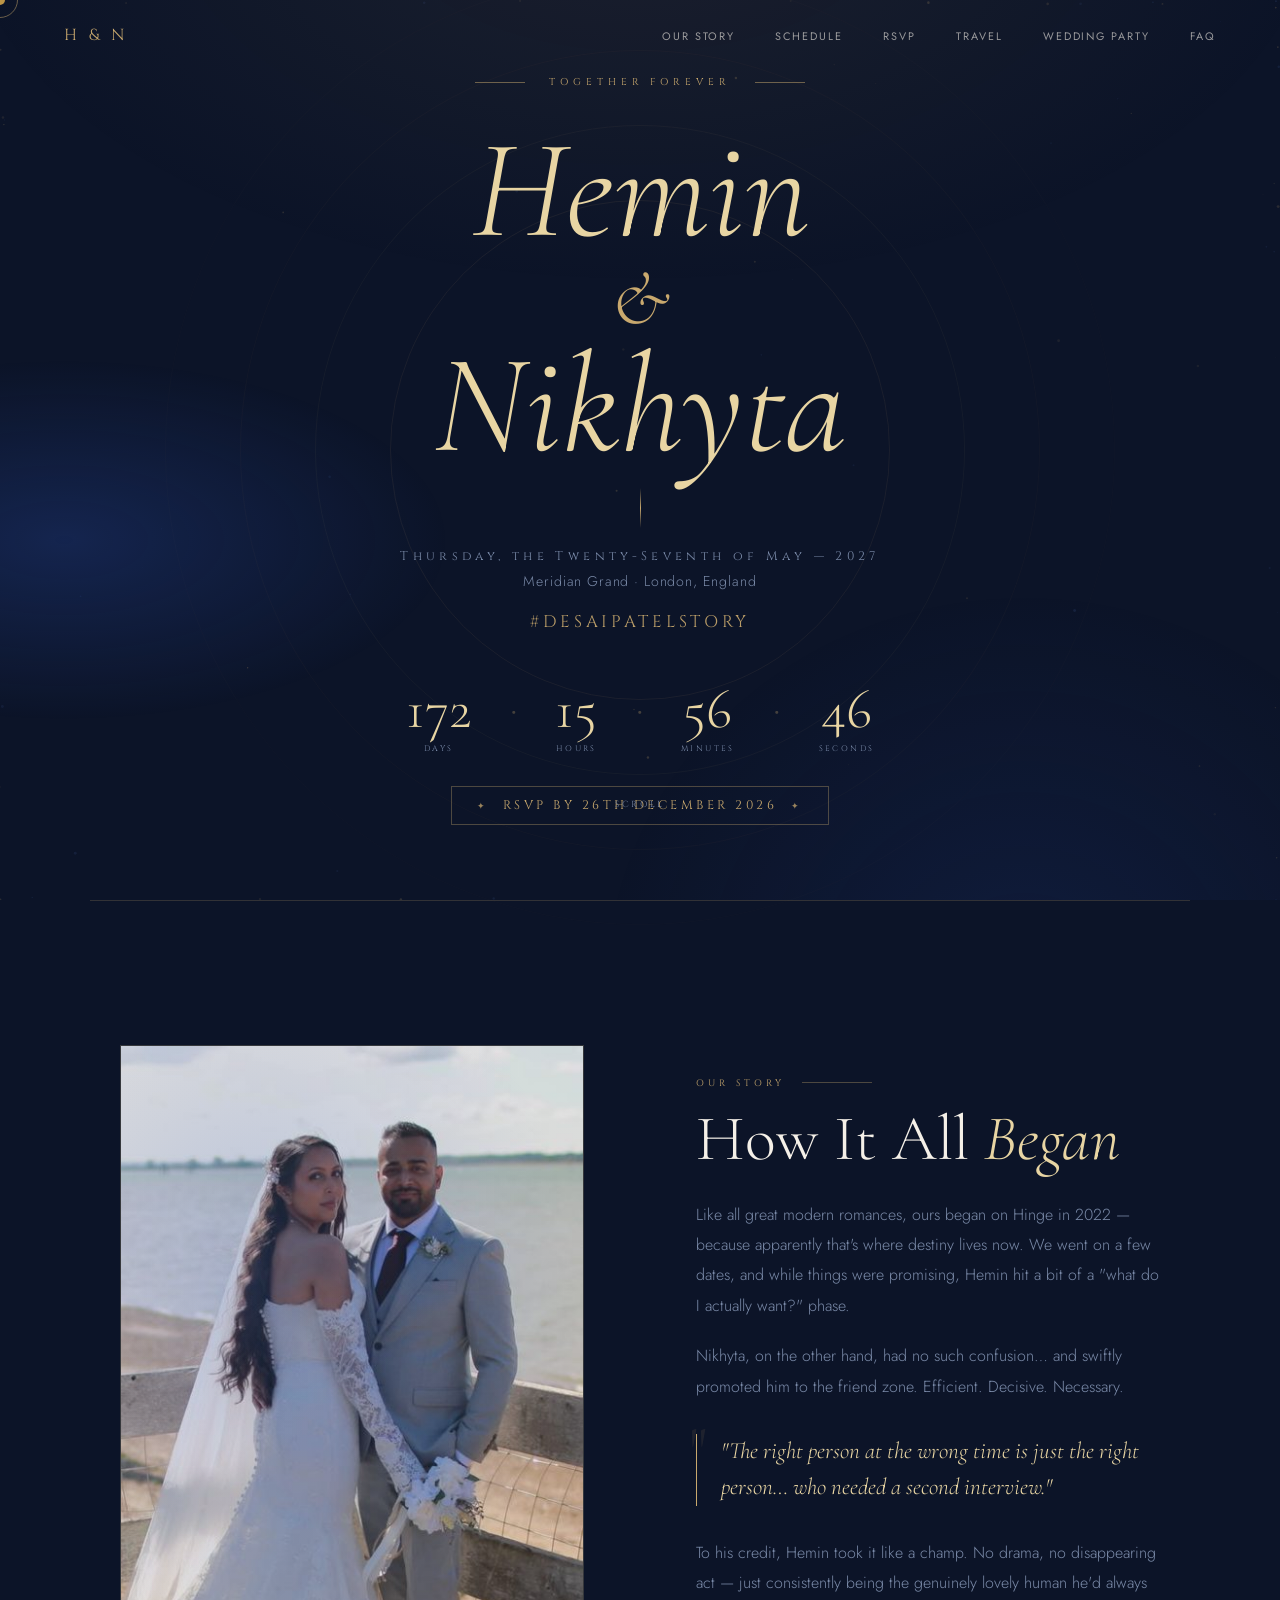
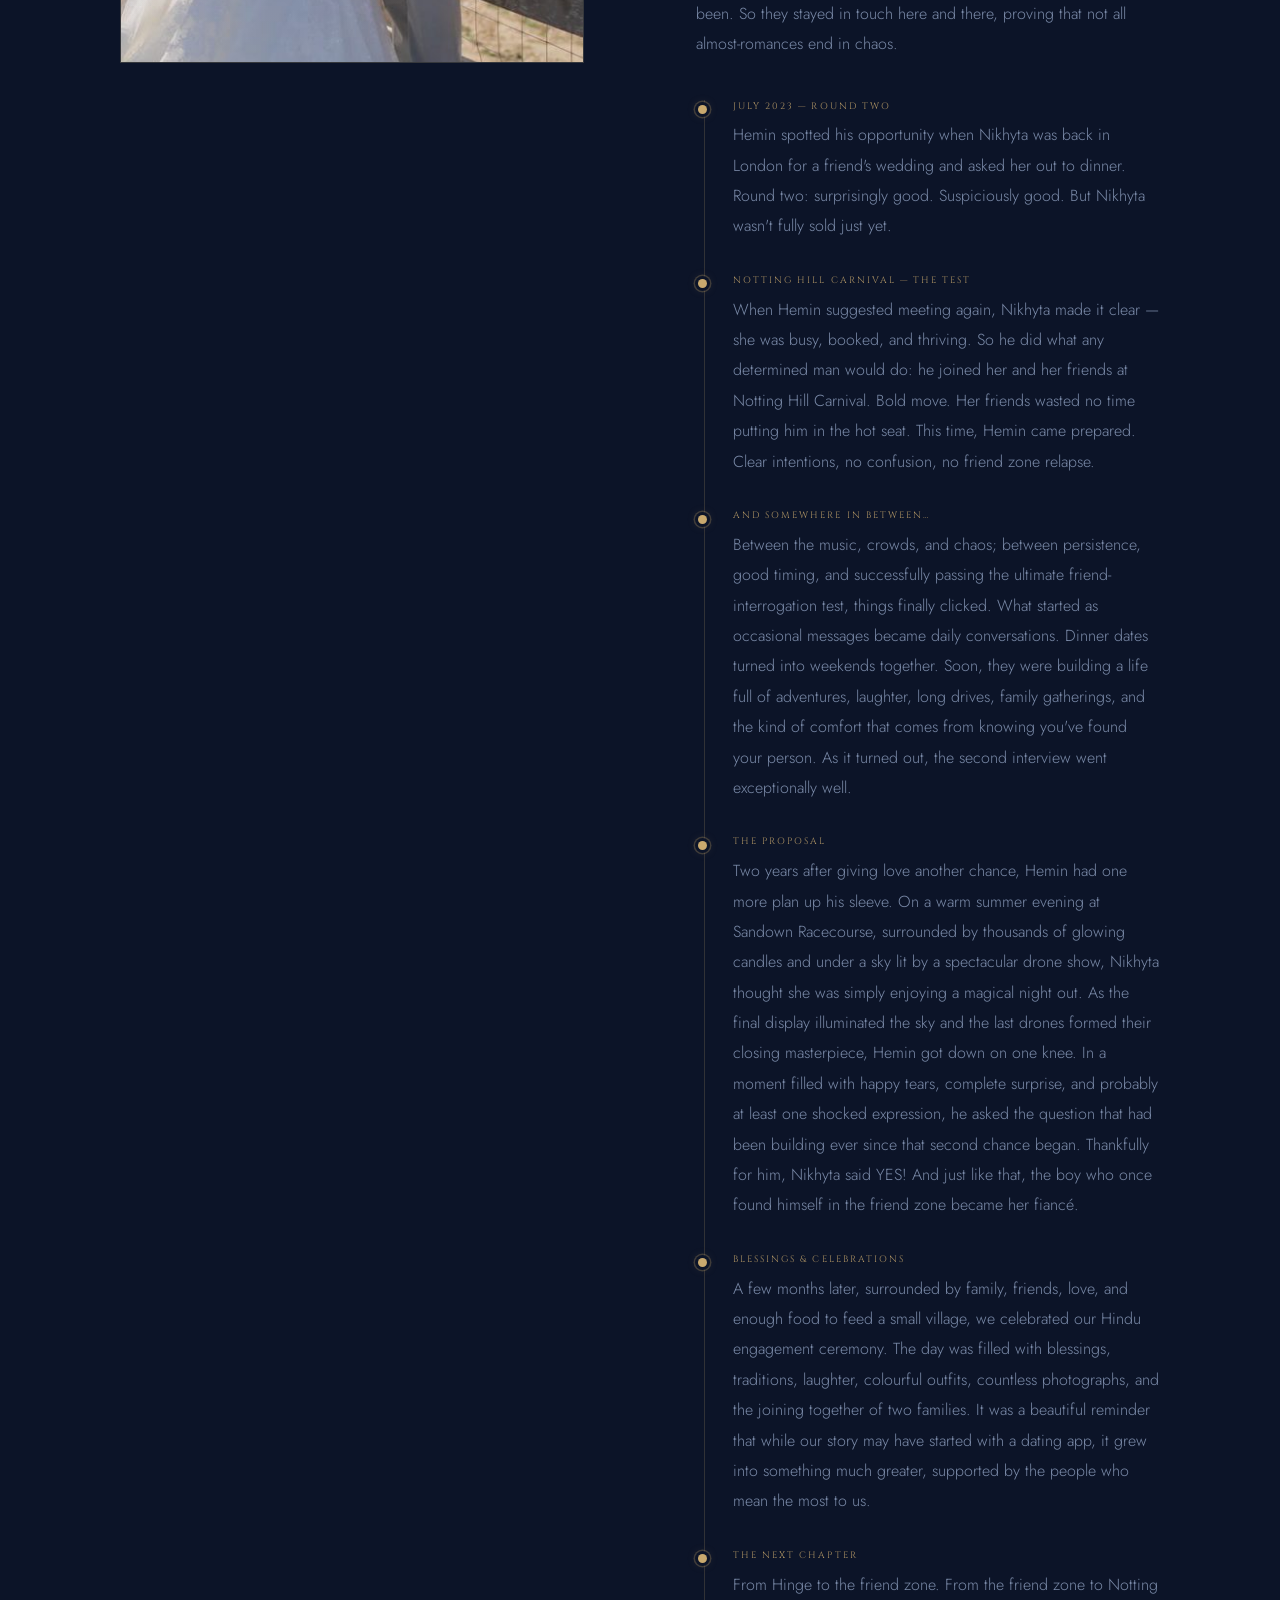
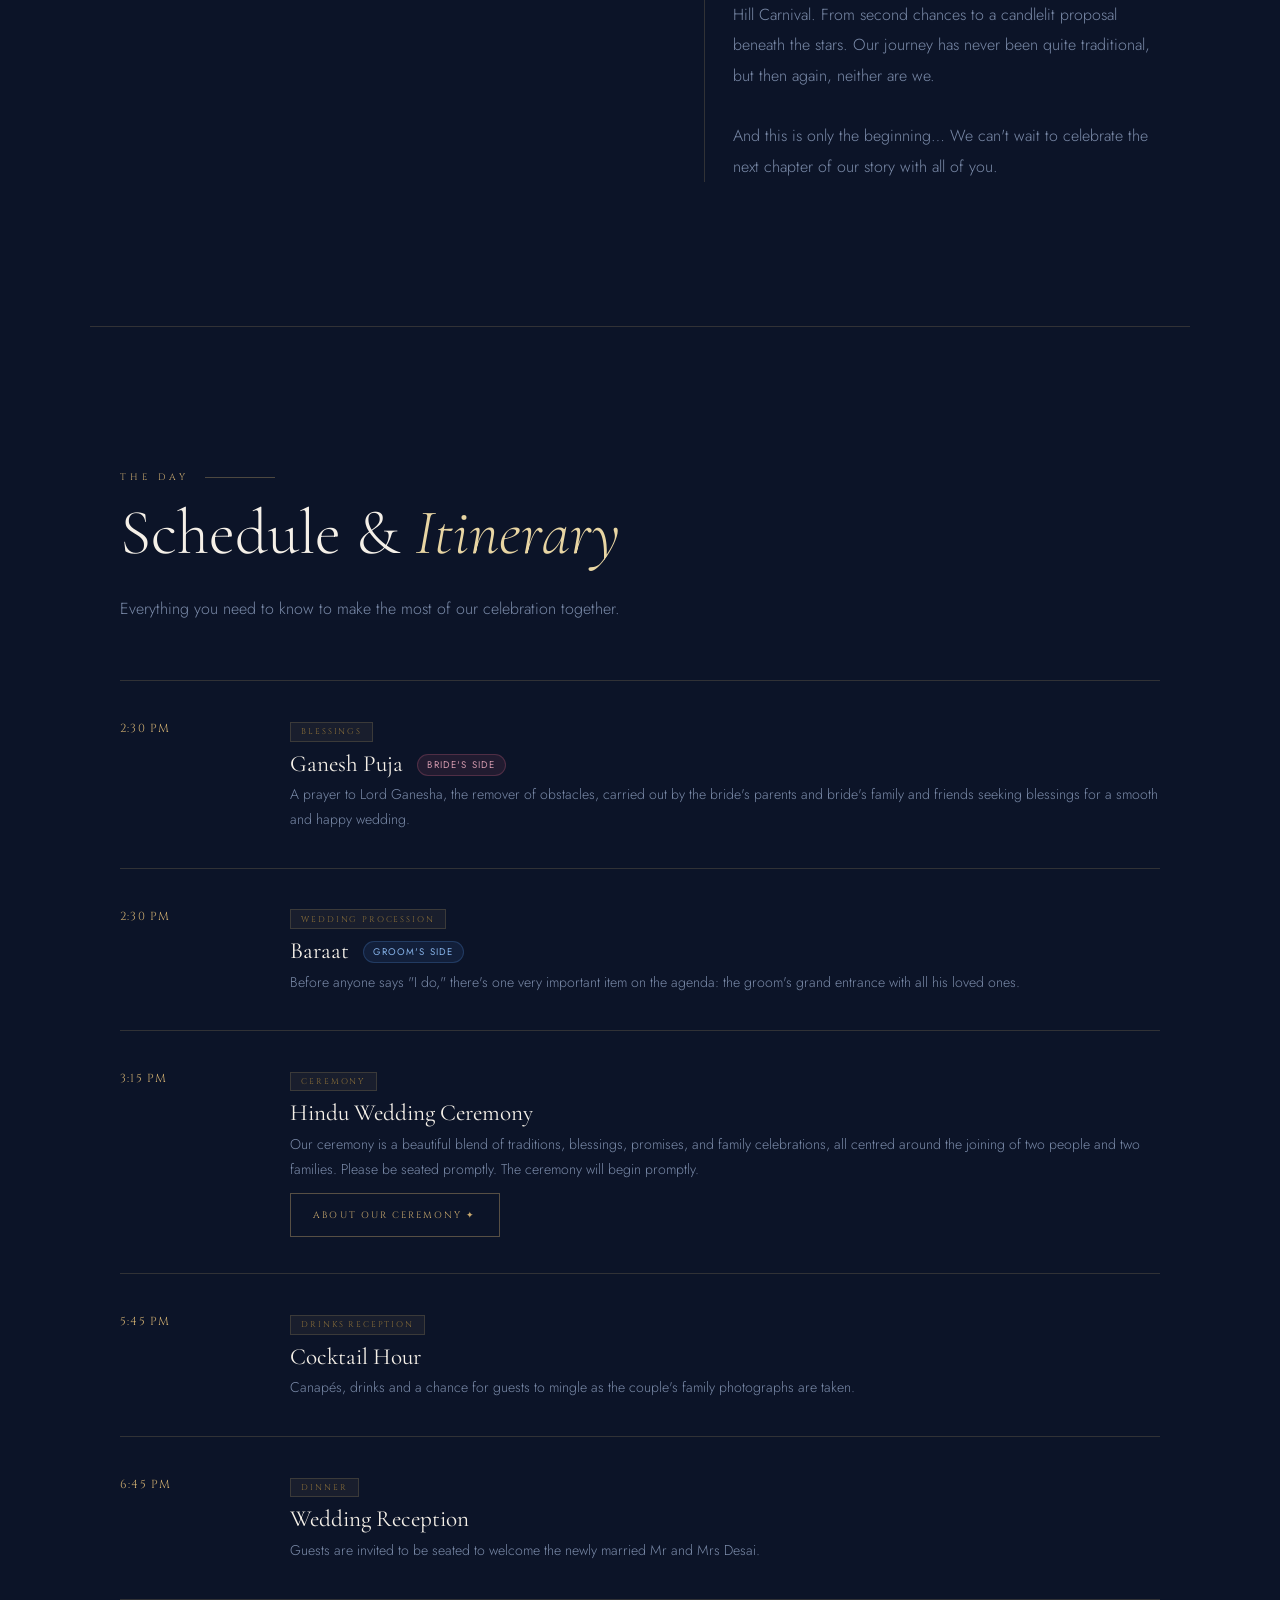
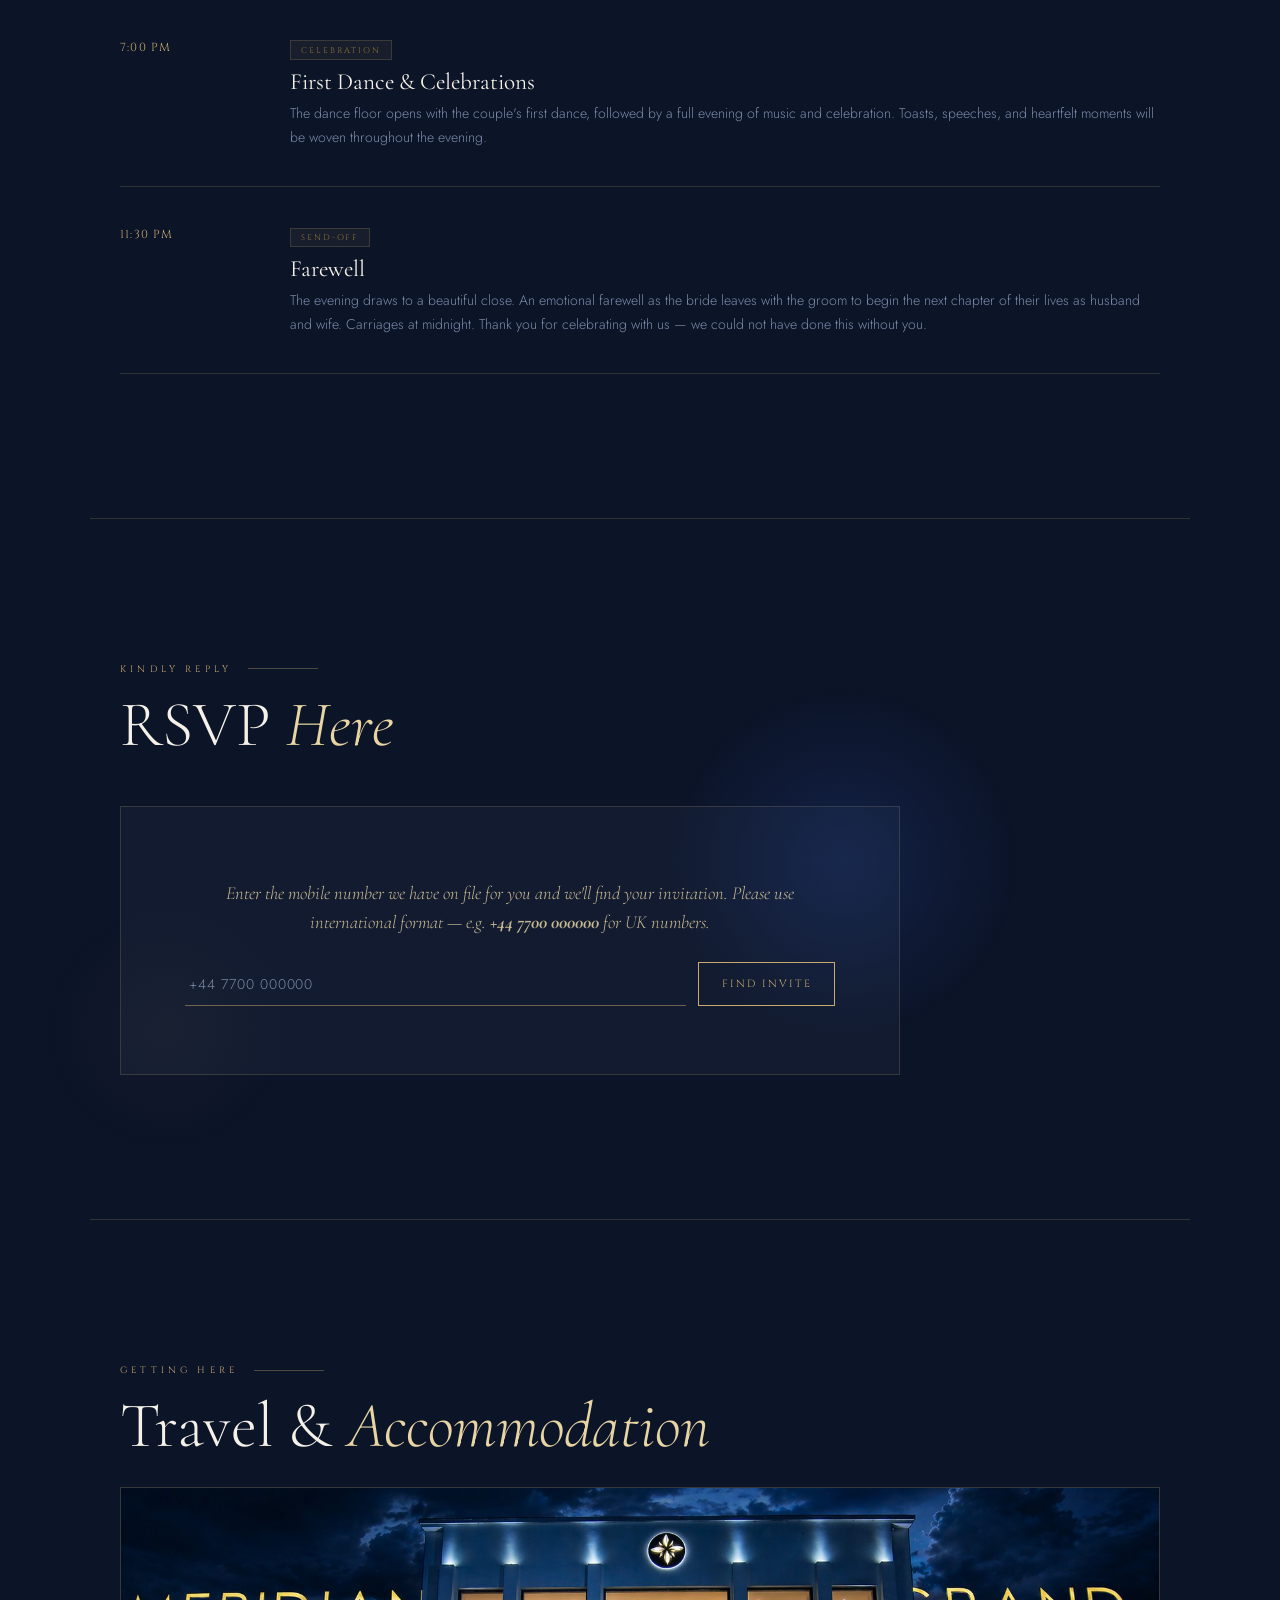
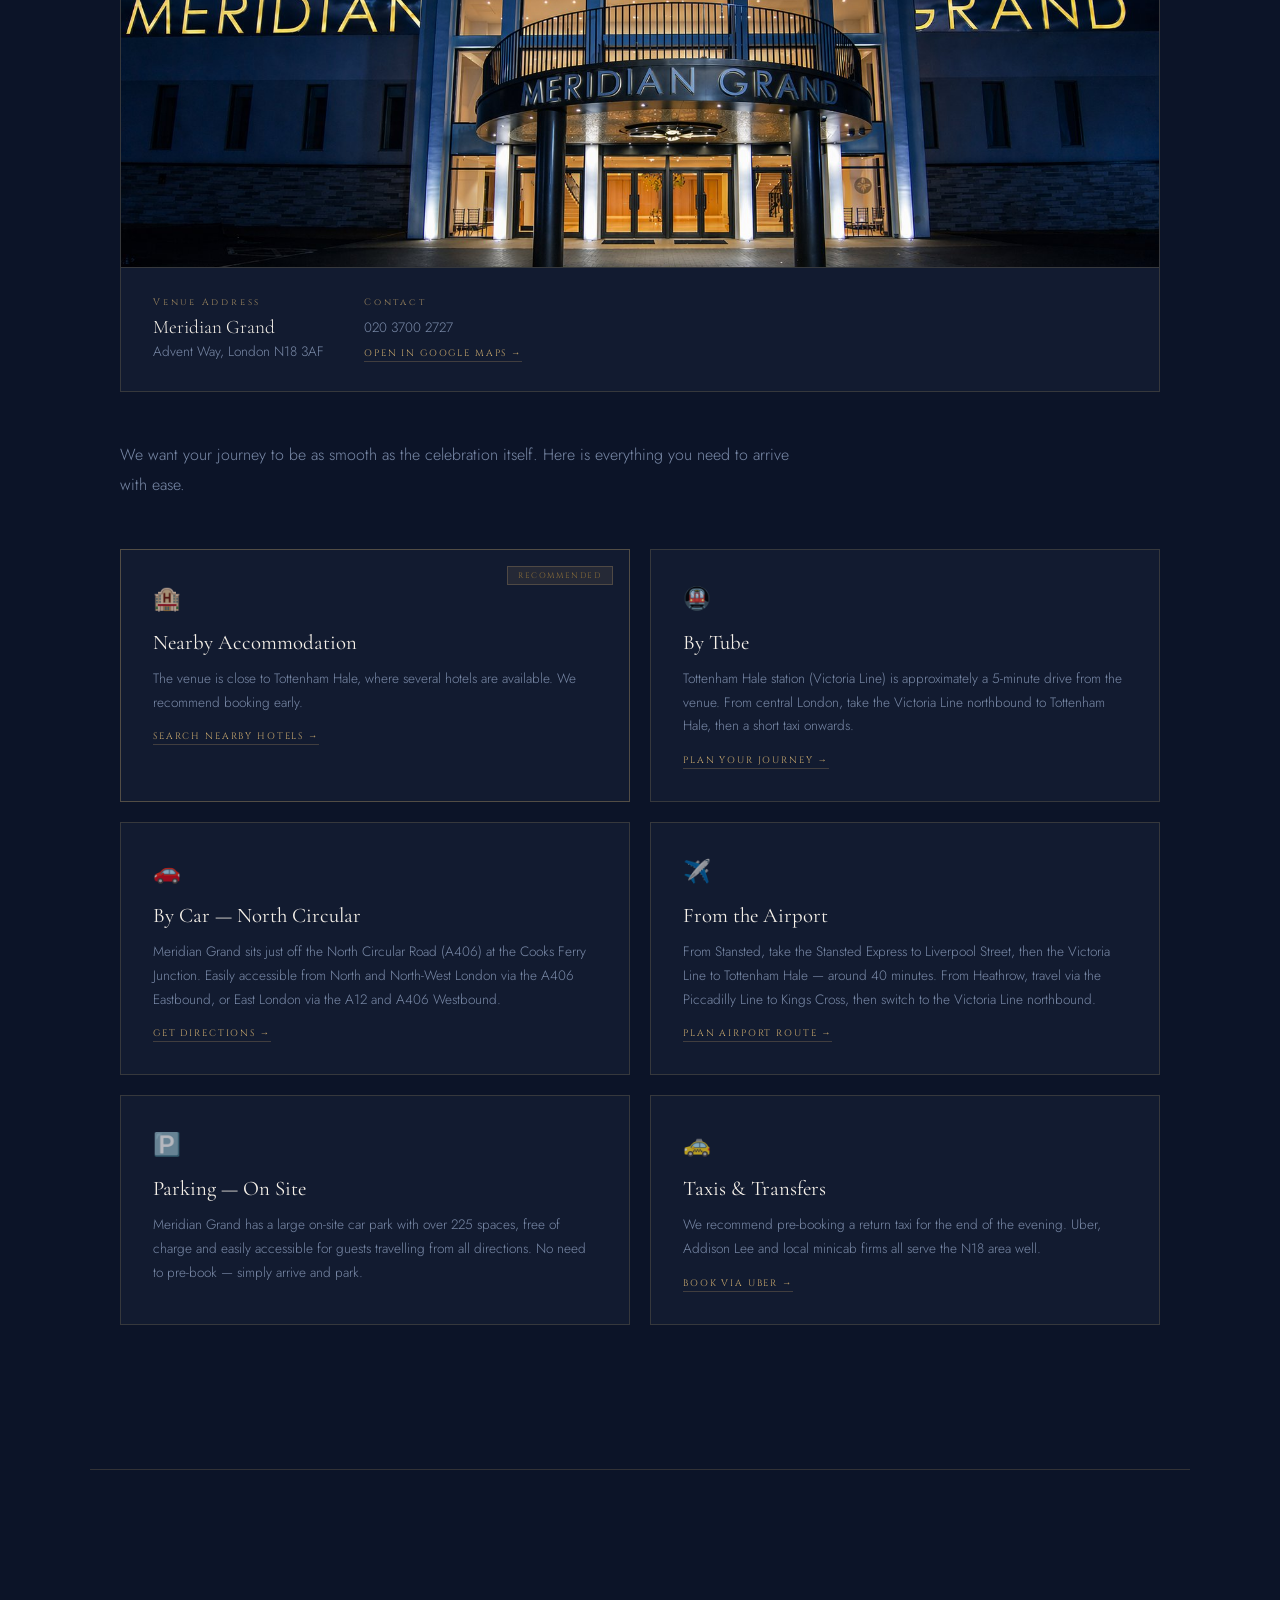
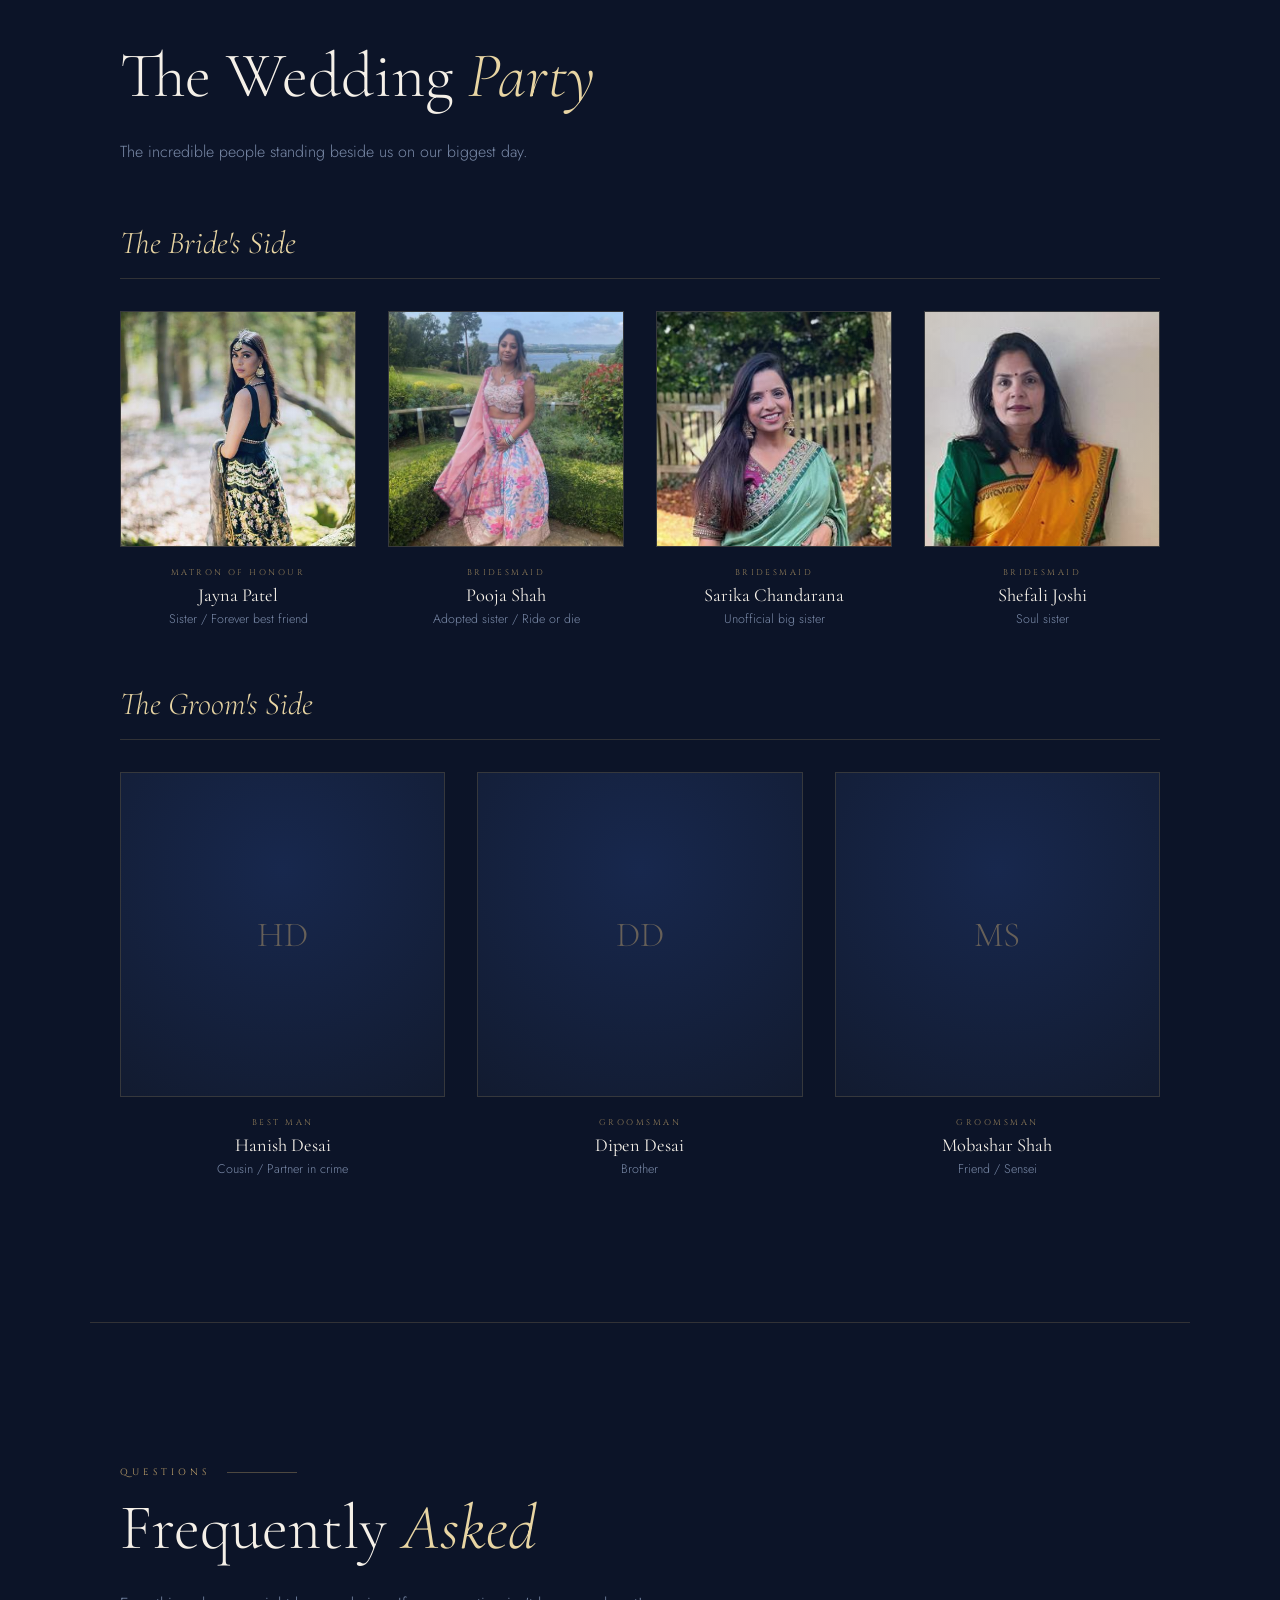
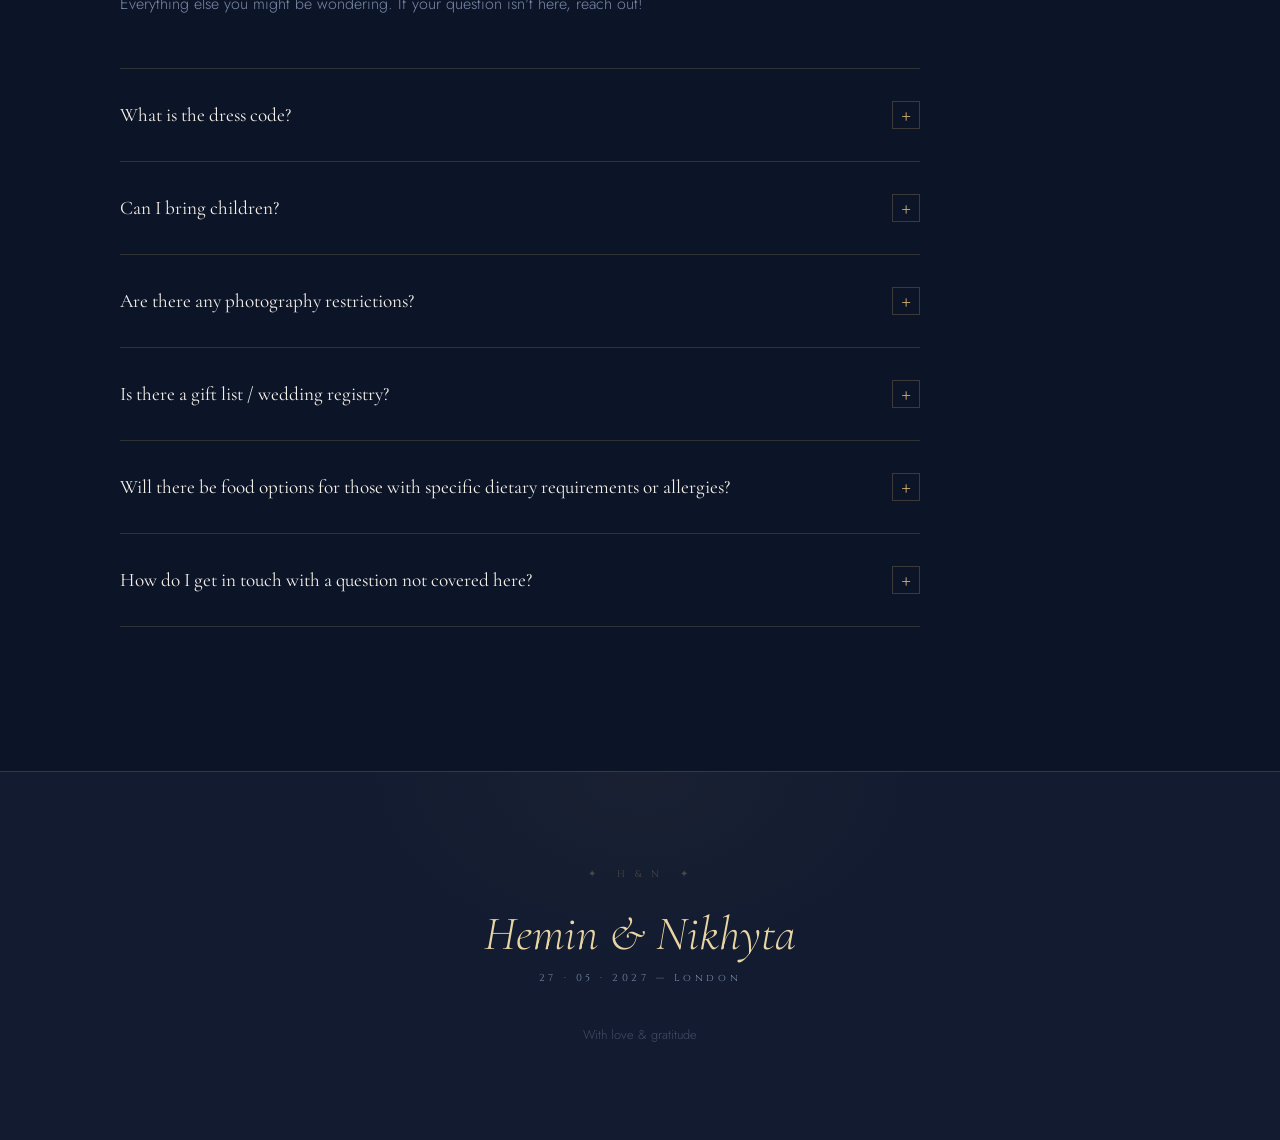
==== index.html @ e6452ced "Update index.html" ====
<!DOCTYPE html>
<html lang="en">
<head>
<meta charset="UTF-8">
<meta name="viewport" content="width=device-width, initial-scale=1.0">
<title>Hemin & Nikhyta — Forever Begins</title>
<meta name="description" content="Join us to celebrate the wedding of Hemin & Nikhyta — 27th May 2027, Meridian Grand, London. RSVP and discover our ceremony, travel info, and more.">
<meta property="og:title" content="Hemin & Nikhyta — Forever Begins">
<meta property="og:description" content="Join us to celebrate our wedding on 27th May 2027 at Meridian Grand, London. We can't wait to share this day with you.">
<meta property="og:type" content="website">
<meta property="og:locale" content="en_GB">
<meta name="twitter:card" content="summary">
<meta name="twitter:title" content="Hemin & Nikhyta — Forever Begins">
<meta name="twitter:description" content="Join us to celebrate our wedding on 27th May 2027 at Meridian Grand, London.">
<link rel="preconnect" href="https://fonts.googleapis.com">
<link rel="preconnect" href="https://fonts.gstatic.com" crossorigin>
<link href="https://fonts.googleapis.com/css2?family=Cormorant+Garamond:ital,wght@0,300;0,400;0,600;1,300;1,400&family=Cinzel:wght@400;600&family=Jost:wght@300;400;500&display=swap" rel="stylesheet">
<style>
:root {
  --gold: #C9A96E;
  --gold-light: #E8D5A3;
  --gold-dark: #8B6F3A;
  --gold-glow: rgba(201,169,110,0.15);
  --ivory: #F5F0E8;
  --dark: #0C1428;
  --dark2: #121B30;
  --dark3: #162138;
  --muted: #7A8AA8;
  --border: rgba(201,169,110,0.2);
  --border-hover: rgba(201,169,110,0.5);
}

*{margin:0;padding:0;box-sizing:border-box;}
html{scroll-behavior:smooth;}

body {
  background: var(--dark);
  color: var(--ivory);
  font-family: 'Jost', sans-serif;
  font-weight: 300;
  overflow-x: hidden;
  cursor: none;
  max-width: 100vw;
}
html {
  overflow-x: hidden;
  max-width: 100vw;
}

/* ── CUSTOM CURSOR ── */
#cursor {
  position: fixed;
  width: 10px; height: 10px;
  background: var(--gold);
  border-radius: 50%;
  pointer-events: none;
  z-index: 9999;
  transform: translate(-50%,-50%);
  transition: transform 0.1s, width 0.3s, height 0.3s, background 0.3s;
  mix-blend-mode: difference;
}
#cursor-ring {
  position: fixed;
  width: 36px; height: 36px;
  border: 1px solid rgba(201,169,110,0.5);
  border-radius: 50%;
  pointer-events: none;
  z-index: 9998;
  transform: translate(-50%,-50%);
  transition: transform 0.15s ease-out, width 0.3s, height 0.3s, opacity 0.3s;
}
body:has(a:hover) #cursor, body:has(button:hover) #cursor { width:6px; height:6px; }
body:has(a:hover) #cursor-ring, body:has(button:hover) #cursor-ring { width:52px; height:52px; border-color: var(--gold); }

/* ── PARTICLES CANVAS ── */
#particles { position:fixed; inset:0; pointer-events:none; z-index:0; opacity:0.4; }

/* ── NAV ── */
nav {
  position: fixed;
  top: 0; left: 0; right: 0;
  z-index: 200;
  display: flex;
  align-items: center;
  justify-content: space-between;
  padding: 0 4rem;
  height: 70px;
  background: rgba(12,20,40,0);
  backdrop-filter: blur(0px);
  border-bottom: 0.5px solid transparent;
  transition: background 0.5s, backdrop-filter 0.5s, border-color 0.5s, height 0.4s;
  box-sizing: border-box;
  max-width: 100vw;
  overflow: visible;
}
nav.scrolled {
  background: rgba(12,20,40,0.92);
  backdrop-filter: blur(20px);
  border-color: var(--border);
  height: 60px;
}
.nav-logo {
  font-family: 'Cinzel', serif;
  font-size: 1rem;
  letter-spacing: 0.25em;
  color: var(--gold);
  text-decoration: none;
  position: relative;
  transition: letter-spacing 0.4s;
}
.nav-logo:hover { letter-spacing: 0.35em; }
.nav-links { display:flex; gap:2.5rem; list-style:none; }
.nav-links a {
  font-size: 0.68rem;
  font-weight: 400;
  letter-spacing: 0.18em;
  text-transform: uppercase;
  color: var(--ivory);
  text-decoration: none;
  opacity: 0.6;
  transition: opacity 0.3s, color 0.3s;
  position: relative;
}
.nav-links a::after {
  content:'';
  position:absolute;
  bottom:-3px; left:0; right:100%;
  height:0.5px;
  background: var(--gold);
  transition: right 0.3s ease;
}
.nav-links a:hover { opacity:1; color:var(--gold); }
.nav-links a:hover::after { right:0; }
.nav-links a.active { opacity:1; color:var(--gold); }
.nav-links a.active::after { right:0; }

/* ── HERO ── */
#hero {
  min-height: 100vh;
  display: flex;
  flex-direction: column;
  align-items: center;
  justify-content: center;
  text-align: center;
  position: relative;
  overflow: visible;
  padding: 2rem;
}
.hero-bg {
  position: absolute; inset: 0;
  background:
    radial-gradient(ellipse 90% 70% at 50% -10%, rgba(201,169,110,0.08) 0%, transparent 60%),
    radial-gradient(ellipse 60% 80% at 80% 110%, rgba(30,60,140,0.2) 0%, transparent 55%),
    radial-gradient(ellipse 60% 40% at 5% 60%, rgba(45,85,190,0.26) 0%, transparent 50%);
}
.hero-rings {
  position: absolute;
  top: 50%; left: 50%;
  transform: translate(-50%,-50%);
  pointer-events: none;
}
.hero-ring {
  position: absolute;
  border-radius: 50%;
  border: 0.5px solid rgba(201,169,110,0.08);
  top: 50%; left: 50%;
  transform: translate(-50%,-50%);
  animation: ringPulse 6s ease infinite;
}
.hero-ring:nth-child(1){width:500px;height:500px;animation-delay:0s;}
.hero-ring:nth-child(2){width:650px;height:650px;animation-delay:0.8s;border-color:rgba(201,169,110,0.05);}
.hero-ring:nth-child(3){width:800px;height:800px;animation-delay:1.6s;border-color:rgba(201,169,110,0.03);}
.hero-ring:nth-child(4){width:950px;height:950px;animation-delay:2.4s;border-color:rgba(201,169,110,0.02);}
@keyframes ringPulse {
  0%,100%{opacity:0.6;transform:translate(-50%,-50%) scale(1);}
  50%{opacity:1;transform:translate(-50%,-50%) scale(1.02);}
}

.hero-content { position:relative; z-index:2; }

.hero-eyebrow {
  font-family: 'Cinzel', serif;
  font-size: 0.62rem;
  letter-spacing: 0.5em;
  text-transform: uppercase;
  color: var(--gold);
  opacity: 0;
  margin-bottom: 2.5rem;
  display: flex;
  align-items: center;
  justify-content: center;
  gap: 1.5rem;
  animation: heroFadeUp 1s ease 0.3s forwards;
}
.hero-eyebrow::before,.hero-eyebrow::after{content:'';width:50px;height:0.5px;background:var(--gold);opacity:0.5;}

h1.hero-names {
  font-family: 'Cormorant Garamond', serif;
  font-size: clamp(4.5rem, 11vw, 9rem);
  font-weight: 300;
  line-height: 0.88;
  color: var(--ivory);
  opacity: 0;
  animation: heroFadeUp 1.2s ease 0.6s forwards;
}
h1.hero-names em { font-style:italic; color:var(--gold-light); }

.hero-ampersand {
  display: block;
  font-family: 'Cormorant Garamond', serif;
  font-size: clamp(2.5rem, 6vw, 5rem);
  font-style: italic;
  font-weight: 300;
  color: var(--gold);
  margin: 0.15em 0;
}

.hero-divider {
  width: 1px;
  height: 0;
  background: linear-gradient(to bottom, transparent, var(--gold), transparent);
  margin: 1.25rem auto;
  animation: heroLineGrow 1s ease 1.2s forwards;
}
@keyframes heroLineGrow { to { height: 40px; } }
@media(max-width:600px){
  .hero-divider { margin: 0.75rem auto; }
  @keyframes heroLineGrow { to { height: 28px; } }
}

.hero-meta {
  opacity: 0;
  animation: heroFadeUp 1s ease 1.4s forwards;
}
.hero-date {
  font-family: 'Cinzel', serif;
  font-size: 0.78rem;
  letter-spacing: 0.35em;
  color: var(--muted);
}
.hero-venue {
  font-size: 0.88rem;
  font-weight: 300;
  color: var(--muted);
  margin-top: 0.4rem;
  letter-spacing: 0.06em;
}
.hero-hashtag {
  font-family: 'Cinzel', serif;
  font-size: 1.05rem;
  letter-spacing: 0.22em;
  color: var(--gold);
  opacity: 0.92;
  margin-top: 1.25rem;
  text-transform: uppercase;
  text-shadow: 0 0 28px rgba(201,169,110,0.25);
}

/* COUNTDOWN */
.hero-countdown {
  display: flex;
  flex-wrap: nowrap;
  gap: clamp(0.6rem, 3vw, 2.5rem);
  justify-content: center;
  align-items: flex-start;
  margin-top: 3rem;
  opacity: 0;
  animation: heroFadeUp 1s ease 1.8s forwards;
  width: 100%;
  padding: 0 1rem;
}
.countdown-unit { text-align: center; flex-shrink: 0; }
.countdown-num {
  font-family: 'Cormorant Garamond', serif;
  font-size: clamp(1.4rem, 5vw, 3.5rem);
  font-weight: 300;
  color: var(--gold-light);
  line-height: 1;
  display: block;
  transition: transform 0.3s;
}
.countdown-label {
  font-family: 'Cinzel', serif;
  font-size: clamp(0.35rem, 1.2vw, 0.5rem);
  letter-spacing: clamp(0.1em, 0.5vw, 0.3em);
  text-transform: uppercase;
  color: var(--muted);
  margin-top: 0.4rem;
  display: block;
}
.countdown-sep {
  font-family: 'Cormorant Garamond', serif;
  font-size: clamp(1rem, 3vw, 2.5rem);
  color: var(--gold);
  opacity: 0.3;
  align-self: flex-start;
  padding-top: 0.1em;
  flex-shrink: 0;
}


.hero-scroll {
  position: absolute;
  bottom: 2rem;
  left: 0;
  right: 0;
  margin: 0 auto;
  width: fit-content;
  white-space: nowrap;
  display: flex;
  flex-direction: column;
  align-items: center;
  justify-content: center;
  gap: 0.5rem;
  font-family: 'Cinzel', serif;
  font-size: 0.55rem;
  letter-spacing: 0.3em;
  text-transform: uppercase;
  color: var(--muted);
  opacity: 0;
  animation: heroFadeUp 1s ease 2.2s forwards;
  pointer-events: none;
  z-index: 10;
}
.hero-scroll.hidden { opacity: 0 !important; transition: opacity 0.5s; }
.scroll-line {
  width: 0.5px; height: 50px;
  background: linear-gradient(to bottom, var(--gold), transparent);
  animation: scrollPulse 2.5s ease infinite;
}
@keyframes scrollPulse {
  0%,100%{transform:scaleY(0.8);opacity:0.4;}
  50%{transform:scaleY(1.1);opacity:1;}
}
@keyframes heroFadeUp {
  from{opacity:0;transform:translateY(28px);}
  to{opacity:1;transform:translateY(0);}
}

/* ── SECTIONS ── */
section {
  padding: 9rem 5rem;
  max-width: 1200px;
  margin: 0 auto;
  position: relative;
}
.section-divider {
  width:100%; max-width:1100px; margin:0 auto;
  height:0.5px; background:var(--border);
}
.section-eyebrow {
  font-family: 'Cinzel', serif;
  font-size: 0.58rem;
  letter-spacing: 0.45em;
  text-transform: uppercase;
  color: var(--gold);
  opacity: 0.75;
  margin-bottom: 1rem;
  display: flex;
  align-items: center;
  gap: 1rem;
}
.section-eyebrow::after{content:'';flex:1;max-width:70px;height:0.5px;background:var(--gold);opacity:0.35;}
h2.section-title {
  font-family: 'Cormorant Garamond', serif;
  font-size: clamp(2.8rem, 5vw, 4.5rem);
  font-weight: 300;
  line-height: 1.05;
  color: var(--ivory);
  margin-bottom: 1.75rem;
}
h2.section-title em{font-style:italic;color:var(--gold-light);}
.body-text {
  font-size: 1rem;
  line-height: 1.9;
  color: var(--muted);
  max-width: 680px;
}

/* ── REVEAL ANIMATIONS ── */
.reveal {
  opacity: 0;
  transform: translateY(40px);
  transition: opacity 0.9s cubic-bezier(0.16,1,0.3,1), transform 0.9s cubic-bezier(0.16,1,0.3,1);
}
.reveal.visible { opacity:1; transform:translateY(0); }
.reveal-left {
  opacity:0; transform:translateX(-50px);
  transition: opacity 0.9s cubic-bezier(0.16,1,0.3,1), transform 0.9s cubic-bezier(0.16,1,0.3,1);
}
.reveal-left.visible{opacity:1;transform:translateX(0);}
.reveal-right {
  opacity:0; transform:translateX(50px);
  transition: opacity 0.9s cubic-bezier(0.16,1,0.3,1), transform 0.9s cubic-bezier(0.16,1,0.3,1);
}
.reveal-right.visible{opacity:1;transform:translateX(0);}
.reveal-delay-1{transition-delay:0.1s;}
.reveal-delay-2{transition-delay:0.2s;}
.reveal-delay-3{transition-delay:0.3s;}
.reveal-delay-4{transition-delay:0.4s;}
.reveal-delay-5{transition-delay:0.5s;}
.reveal-delay-6{transition-delay:0.6s;}
.reveal-delay-7{transition-delay:0.7s;}

/* ── OUR STORY ── */
.story-layout {
  display: grid;
  grid-template-columns: 1fr 1fr;
  gap: 7rem;
  align-items: start;
}
.story-image-placeholder {
  aspect-ratio: 3/4;
  background: var(--dark2);
  border: 0.5px solid var(--border);
  position: relative;
  overflow: hidden;
  display: flex;
  align-items: center;
  justify-content: center;
}
.story-image-placeholder::before {
  content:'';
  position:absolute;inset:0;
  background: radial-gradient(ellipse at 30% 40%, rgba(45,90,195,0.25), transparent 70%);
}
.story-image-placeholder::after {
  content:'';
  position:absolute;inset:0;
  background: linear-gradient(135deg, rgba(201,169,110,0.03) 0%, transparent 60%);
  transition: opacity 0.5s;
}
.story-image-placeholder:hover::after { opacity: 0; }
.photo-label {
  font-family: 'Cinzel', serif;
  font-size: 0.58rem;
  letter-spacing: 0.3em;
  color: var(--gold);
  opacity: 0.4;
  position: relative; z-index:1;
}
.story-text { padding-top: 2rem; }
.story-quote {
  font-family: 'Cormorant Garamond', serif;
  font-size: 1.45rem;
  font-style: italic;
  font-weight: 300;
  color: var(--gold-light);
  line-height: 1.55;
  border-left: 1px solid var(--gold);
  padding-left: 1.5rem;
  margin: 2rem 0;
  position: relative;
}
.story-quote::before {
  content: '"';
  font-size: 4rem;
  color: var(--gold);
  opacity: 0.1;
  position: absolute;
  top: -1rem; left: -0.5rem;
  line-height: 1;
  font-style: normal;
}
.story-timeline {
  margin-top: 2.5rem;
  border-left: 0.5px solid var(--border);
  padding-left: 1.75rem;
  margin-left: 0.5rem;
}
.story-moment {
  padding-bottom: 2rem;
  position: relative;
}
.story-moment:last-child{padding-bottom:0;}
.story-moment-dot {
  position: absolute;
  left: -2.2rem; top: 0.35rem;
  width: 9px; height: 9px;
  background: var(--gold);
  border-radius: 50%;
  box-shadow: 0 0 0 3px var(--dark), 0 0 0 4.5px rgba(201,169,110,0.25), 0 0 12px rgba(201,169,110,0.3);
  transition: transform 0.3s, box-shadow 0.3s;
}
.story-moment:hover .story-moment-dot {
  transform: scale(1.4);
  box-shadow: 0 0 0 3px var(--dark), 0 0 0 5px rgba(201,169,110,0.4), 0 0 20px rgba(201,169,110,0.5);
}
.story-moment-label {
  font-family: 'Cinzel', serif;
  font-size: 0.58rem;
  letter-spacing: 0.22em;
  text-transform: uppercase;
  color: var(--gold);
  opacity: 0.85;
  margin-bottom: 0.55rem;
}

/* ── SCHEDULE ── */
.schedule-item {
  display: grid;
  grid-template-columns: 130px 1fr;
  gap: 2.5rem;
  padding: 2.25rem 0;
  border-bottom: 0.5px solid var(--border);
  position: relative;
  transition: background 0.4s;
}
.schedule-item:first-child{border-top:0.5px solid var(--border);}
.schedule-item::before {
  content:'';
  position:absolute;
  left:-2rem;right:-2rem;top:0;bottom:0;
  background: linear-gradient(90deg, rgba(201,169,110,0.03), transparent);
  opacity:0;
  transition: opacity 0.4s;
  pointer-events:none;
}
.schedule-item:hover::before{opacity:1;}
.schedule-time {
  font-family: 'Cinzel', serif;
  font-size: 0.73rem;
  letter-spacing: 0.1em;
  color: var(--gold);
  padding-top: 0.25rem;
}
.schedule-event h3 {
  font-family: 'Cormorant Garamond', serif;
  font-size: 1.45rem;
  font-weight: 400;
  color: var(--ivory);
  margin-bottom: 0.3rem;
}
.schedule-event p{font-size:0.88rem;color:var(--muted);line-height:1.75;}
.schedule-tag {
  display: inline-block;
  font-family: 'Cinzel', serif;
  font-size: 0.52rem;
  letter-spacing: 0.22em;
  text-transform: uppercase;
  color: var(--gold-dark);
  background: rgba(201,169,110,0.07);
  border: 0.5px solid rgba(201,169,110,0.2);
  padding: 0.2rem 0.65rem;
  margin-bottom: 0.5rem;
  transition: background 0.3s, border-color 0.3s;
}
.schedule-item:hover .schedule-tag{background:rgba(201,169,110,0.12);border-color:rgba(201,169,110,0.35);}
/* Side indicator pills — bride's side (rose) and groom's side (blue) */
.schedule-side-tag {
  display: inline-block;
  font-family: 'Jost', sans-serif;
  font-size: 0.6rem;
  font-weight: 400;
  letter-spacing: 0.12em;
  text-transform: uppercase;
  padding: 0.18rem 0.6rem;
  border-radius: 2rem;
  margin-left: 0.55rem;
  vertical-align: middle;
  position: relative;
  top: -1px;
}
.schedule-side-tag.bride {
  color: rgba(220,160,180,0.95);
  background: rgba(220,100,130,0.1);
  border: 0.5px solid rgba(220,100,130,0.25);
}
.schedule-side-tag.groom {
  color: rgba(140,185,240,0.95);
  background: rgba(80,140,220,0.1);
  border: 0.5px solid rgba(80,140,220,0.25);
}

/* ── RSVP ── */
.rsvp-wrapper {
  background: var(--dark2);
  border: 0.5px solid var(--border);
  padding: 4rem;
  max-width: 780px;
  position: relative;
  overflow: visible;
  transition: border-color 0.4s;
}
.rsvp-wrapper:hover{border-color:var(--border-hover);}
.rsvp-wrapper::before {
  content:'';
  position:absolute;
  top:-120px;right:-120px;
  width:350px;height:350px;
  background:radial-gradient(circle, rgba(45,90,195,0.20), transparent 70%);
  pointer-events:none;
}
.rsvp-wrapper::after {
  content:'';
  position:absolute;
  bottom:-80px;left:-80px;
  width:250px;height:250px;
  background:radial-gradient(circle, rgba(201,169,110,0.04), transparent 70%);
  pointer-events:none;
}
.rsvp-form{display:flex;flex-direction:column;gap:1.75rem;position:relative;}
.form-group{display:flex;flex-direction:column;gap:0.55rem;}
.form-group label {
  font-family:'Cinzel',serif;
  font-size:0.58rem;
  letter-spacing:0.28em;
  text-transform:uppercase;
  color:var(--gold);
  opacity:0.8;
}
.form-group input,
.form-group select,
.form-group textarea {
  background:transparent;
  border:none;
  border-bottom:0.5px solid rgba(201,169,110,0.2);
  padding:0.8rem 0;
  color:var(--ivory);
  font-family:'Jost',sans-serif;
  font-size:0.95rem;
  font-weight:300;
  outline:none;
  transition:border-color 0.4s;
  width:100%;
}
.form-group input:focus,
.form-group select:focus,
.form-group textarea:focus{border-bottom-color:var(--gold);}
.form-group select option{background:var(--dark2);}
.form-group textarea{resize:none;}
.radio-group{display:flex;flex-direction:column;gap:1rem;padding-top:0.75rem;width:100%;box-sizing:border-box;}
.radio-option{display:flex;align-items:center;gap:0.75rem;cursor:pointer;font-size:0.9rem;color:var(--muted);transition:color 0.3s;white-space:normal;width:100%;box-sizing:border-box;line-height:1.4;}
.radio-option:hover{color:var(--ivory);}
.radio-option input[type="radio"]{accent-color:var(--gold);flex-shrink:0;width:16px;height:16px;margin:0;}
.btn-gold {
  display:inline-block;
  font-family:'Cinzel',serif;
  font-size:0.68rem;
  letter-spacing:0.28em;
  text-transform:uppercase;
  color:var(--dark);
  background:var(--gold);
  border:none;
  padding:1.1rem 3rem;
  cursor:pointer;
  position:relative;
  overflow:hidden;
  transition:transform 0.2s;
  align-self:flex-start;
  margin-top:0.5rem;
}
.btn-gold::before {
  content:'';
  position:absolute;
  top:0;left:-100%;
  width:100%;height:100%;
  background:linear-gradient(90deg,transparent,rgba(255,255,255,0.2),transparent);
  transition:left 0.5s;
}
.btn-gold:hover{transform:translateY(-2px);}
.btn-gold:hover::before{left:100%;}
.btn-gold:active{transform:translateY(0);}
.rsvp-deadline{font-size:0.78rem;color:var(--muted);opacity:0.6;margin-top:0.5rem;}

/* RSVP DATE BANNERS */
.hero-rsvp-note {
  display: inline-flex;
  align-items: center;
  gap: 0.85rem;
  margin-top: 2rem;
  padding: 0.6rem 1.6rem;
  border: 0.5px solid rgba(201,169,110,0.35);
  background: transparent;
  color: var(--gold);
  font-family: 'Cinzel', serif;
  font-size: 0.78rem;
  letter-spacing: 0.28em;
  text-transform: uppercase;
}
.hero-rsvp-icon {
  color: var(--gold);
  font-size: 0.55rem;
  opacity: 0.75;
}
.rsvp-deadline-banner {
  display: flex;
  align-items: center;
  justify-content: center;
  gap: 0.85rem;
  margin-top: 1.75rem;
  padding: 0.65rem 1.75rem;
  border: 0.5px solid rgba(201,169,110,0.35);
  background: transparent;
  color: var(--gold);
  font-family: 'Cinzel', serif;
  font-size: 0.78rem;
  letter-spacing: 0.28em;
  text-transform: uppercase;
  text-align: center;
}
.rsvp-deadline-banner strong {
  font-weight: 500;
  color: var(--gold);
}
.rsvp-deadline-icon {
  color: var(--gold);
  font-size: 0.55rem;
  opacity: 0.75;
  flex-shrink: 0;
}

/* GUEST ROWS */
.guest-row {
  border:0.5px solid var(--border);
  padding:1.75rem;
  margin-bottom:1rem;
  background:rgba(255,255,255,0.015);
  transition:border-color 0.4s, background 0.4s;
  animation: guestRowIn 0.5s cubic-bezier(0.16,1,0.3,1) both;
}
@keyframes guestRowIn{from{opacity:0;transform:translateY(16px);}to{opacity:1;transform:translateY(0);}}
.guest-row:hover{border-color:rgba(201,169,110,0.4);background:rgba(201,169,110,0.02);}
.guest-row-header {
  font-family:'Cinzel',serif;
  font-size:0.58rem;
  letter-spacing:0.3em;
  text-transform:uppercase;
  color:var(--gold);
  opacity:0.85;
  margin-bottom:1.25rem;
  padding-bottom:0.85rem;
  border-bottom:0.5px solid var(--border);
  display:flex;
  align-items:center;
  gap:0.75rem;
}
.guest-row-num {
  width:22px;height:22px;
  background:rgba(201,169,110,0.1);
  border:0.5px solid rgba(201,169,110,0.25);
  display:inline-flex;align-items:center;justify-content:center;
  font-size:0.6rem;color:var(--gold);
}
.guest-row-fields{display:grid;grid-template-columns:1fr 1fr 1fr;gap:1.25rem;}
@media(max-width:600px){.guest-row-fields{grid-template-columns:1fr;}}

/* ── TRAVEL ── */
.venue-card {
  background:var(--dark2);
  border:0.5px solid var(--border);
  margin-bottom:3rem;
  overflow:hidden;
  transition:border-color 0.4s;
}
.venue-card:hover{border-color:var(--border-hover);}
.venue-card img{width:100%;height:380px;object-fit:cover;object-position:center 35%;display:block;border-bottom:0.5px solid var(--border);}
.venue-meta{padding:1.75rem 2rem;display:flex;flex-wrap:wrap;gap:2.5rem;align-items:flex-start;}
.venue-meta-group{}
.venue-meta-label{font-family:'Cinzel',serif;font-size:0.58rem;letter-spacing:0.3em;color:var(--gold);opacity:0.75;margin-bottom:0.4rem;}
.venue-meta-val{font-family:'Cormorant Garamond',serif;font-size:1.2rem;color:var(--ivory);}
.venue-meta-sub{font-size:0.85rem;color:var(--muted);line-height:1.8;}

.travel-grid{display:grid;grid-template-columns:repeat(2,1fr);gap:1.25rem;}
.travel-card {
  background:var(--dark2);
  border:0.5px solid var(--border);
  padding:2rem;
  position:relative;
  overflow:hidden;
  transition:border-color 0.4s, transform 0.4s;
}
.travel-card::after {
  content:'';
  position:absolute;
  bottom:0;left:0;right:100%;
  height:0.5px;
  background:var(--gold);
  transition:right 0.5s ease;
}
.travel-card:hover{border-color:var(--border-hover);transform:translateY(-3px);}
.travel-card:hover::after{right:0;}
.hotel-recommended{border-color:rgba(201,169,110,0.35);}
.hotel-badge {
  position:absolute;top:1rem;right:1rem;
  font-family:'Cinzel',serif;font-size:0.5rem;letter-spacing:0.2em;text-transform:uppercase;
  color:var(--gold-dark);
  background:rgba(201,169,110,0.1);
  border:0.5px solid rgba(201,169,110,0.25);
  padding:0.2rem 0.65rem;
}
.travel-card-icon{font-size:1.4rem;margin-bottom:1rem;opacity:0.7;}
.travel-card h3{font-family:'Cormorant Garamond',serif;font-size:1.3rem;font-weight:400;color:var(--ivory);margin-bottom:0.75rem;}
.travel-card p{font-size:0.85rem;color:var(--muted);line-height:1.75;}
.travel-link {
  display:inline-block;
  margin-top:1rem;
  font-family:'Cinzel',serif;
  font-size:0.58rem;
  letter-spacing:0.2em;
  text-transform:uppercase;
  color:var(--gold);
  text-decoration:none;
  border-bottom:0.5px solid rgba(201,169,110,0.25);
  padding-bottom:0.1rem;
  transition:border-color 0.3s, letter-spacing 0.3s;
}
.travel-link:hover{border-color:var(--gold);letter-spacing:0.28em;}

/* ── WEDDING PARTY ── */
.party-section-label {
  font-family:'Cormorant Garamond',serif;
  font-size:2rem;
  font-style:italic;
  font-weight:300;
  color:var(--gold-light);
  margin:3.5rem 0 2rem;
  padding-bottom:1rem;
  border-bottom:0.5px solid var(--border);
}
.party-grid{display:grid;grid-template-columns:repeat(auto-fit,minmax(200px,1fr));gap:2rem;}
.party-card{text-align:center;}
.party-avatar {
  width:100%;
  aspect-ratio:1;
  background:var(--dark2);
  border:0.5px solid var(--border);
  margin-bottom:1.25rem;
  display:flex;align-items:center;justify-content:center;
  position:relative;overflow:hidden;
  transition:border-color 0.4s, transform 0.4s;
}
.party-avatar::before{
  content:'';
  position:absolute;inset:0;
  background:radial-gradient(circle at 50% 30%, rgba(45,90,195,0.20), transparent);
}
.party-avatar::after {
  content:'';
  position:absolute;inset:0;
  background:linear-gradient(135deg,rgba(201,169,110,0.06),transparent);
  opacity:0;
  transition:opacity 0.4s;
}
.party-card:hover .party-avatar{border-color:rgba(201,169,110,0.45);transform:translateY(-4px);}
.party-card:hover .party-avatar::after{opacity:1;}
.party-initials{font-family:'Cormorant Garamond',serif;font-size:2.2rem;font-weight:300;color:var(--gold);opacity:0.45;position:relative;z-index:1;}
.party-role{font-family:'Cinzel',serif;font-size:0.52rem;letter-spacing:0.3em;text-transform:uppercase;color:var(--gold);opacity:0.7;margin-bottom:0.35rem;}
.party-name{font-family:'Cormorant Garamond',serif;font-size:1.15rem;font-weight:400;color:var(--ivory);margin-bottom:0.25rem;}
.party-relation{font-size:0.78rem;color:var(--muted);}

/* ── FAQ ── */
.faq-list{display:flex;flex-direction:column;max-width:800px;}
.faq-item{border-bottom:0.5px solid var(--border);cursor:pointer;transition:padding 0.3s;}
.faq-item:first-child{border-top:0.5px solid var(--border);}
.faq-question{display:flex;justify-content:space-between;align-items:center;gap:2rem;padding:2rem 0;}
.faq-question h3{font-family:'Cormorant Garamond',serif;font-size:1.2rem;font-weight:400;color:var(--ivory);flex:1;transition:color 0.3s;}
.faq-item:hover .faq-question h3{color:var(--gold-light);}
.faq-icon{
  width:28px;height:28px;
  border:0.5px solid rgba(201,169,110,0.25);
  display:flex;align-items:center;justify-content:center;
  font-family:'Jost',sans-serif;
  font-size:1.1rem;font-weight:300;
  color:var(--gold);
  transition:transform 0.4s cubic-bezier(0.16,1,0.3,1), background 0.3s, border-color 0.3s;
  flex-shrink:0;
}
.faq-item.open .faq-icon{transform:rotate(45deg);background:rgba(201,169,110,0.1);border-color:rgba(201,169,110,0.4);}
.faq-answer{
  font-size:0.9rem;color:var(--muted);line-height:1.85;
  max-height:0;overflow:hidden;
  transition:max-height 0.5s cubic-bezier(0.16,1,0.3,1), padding 0.4s;
}
.faq-item.open .faq-answer{max-height:600px;padding-bottom:1.75rem;}

/* ── FOOTER ── */
footer{
  text-align:center;
  padding:6rem 2rem;
  border-top:0.5px solid var(--border);
  background:var(--dark2);
  position:relative;
  overflow:hidden;
}
footer::before{
  content:'';
  position:absolute;
  top:-200px;left:50%;
  transform:translateX(-50%);
  width:600px;height:400px;
  background:radial-gradient(ellipse, rgba(201,169,110,0.04), transparent 70%);
  pointer-events:none;
}
.footer-ornament{
  font-family:'Cinzel',serif;
  font-size:0.6rem;
  letter-spacing:0.4em;
  color:var(--gold);
  opacity:0.3;
  margin-bottom:1.5rem;
}
.footer-names{font-family:'Cormorant Garamond',serif;font-size:3rem;font-style:italic;font-weight:300;color:var(--gold-light);margin-bottom:0.5rem;}
.footer-date{font-family:'Cinzel',serif;font-size:0.63rem;letter-spacing:0.35em;color:var(--muted);margin-bottom:2.5rem;}
.footer-note{font-size:0.8rem;color:var(--muted);opacity:0.45;}

/* RSVP SUCCESS */
.rsvp-success{display:none;text-align:center;padding:4rem 0;}
.rsvp-success.show{display:block;animation:heroFadeUp 0.6s ease both;}
.rsvp-success-icon{font-family:'Cormorant Garamond',serif;font-size:3rem;color:var(--gold);margin-bottom:1rem;}
.rsvp-success h3{font-family:'Cormorant Garamond',serif;font-size:2.2rem;font-weight:300;color:var(--ivory);margin-bottom:0.5rem;}
.rsvp-success p{color:var(--muted);font-size:0.9rem;}

/* ── RESPONSIVE ── */

/* Tablet */
@media(max-width:900px){
  nav { padding: 0 1.5rem; }
  .nav-links { display: none; }
  section { padding: 6rem 2rem; }
  .story-layout { grid-template-columns: 1fr; gap: 3rem; }
  .story-text { padding-top: 0; }
  .travel-grid { grid-template-columns: 1fr; }
  .rsvp-wrapper { padding: 2.5rem 2rem; }
  .party-grid { grid-template-columns: repeat(2,1fr); }
  .schedule-item { grid-template-columns: 90px 1fr; gap: 1.5rem; }
  .venue-card img { height: 260px; }
}

/* Mobile */
@media(max-width:600px){
  section { padding: 4.5rem 1.25rem; }

  /* Hero */
  #hero { padding: 1.25rem; }
  .hero-eyebrow { font-size: 0.48rem; letter-spacing: 0.25em; gap: 0.8rem; }
  .hero-eyebrow::before, .hero-eyebrow::after { width: 28px; }
  .hero-date { font-size: 0.62rem; letter-spacing: 0.15em; }
  .hero-venue { font-size: 0.78rem; }
  .hero-hashtag { font-size: 0.78rem; letter-spacing: 0.16em; margin-top: 0.9rem; }

  /* Headings */
  h2.section-title { font-size: clamp(1.8rem, 7vw, 2.8rem); }

  /* Story */
  .story-quote { font-size: 1.15rem; padding-left: 1rem; }
  .body-text { font-size: 0.92rem; }

  /* Schedule */
  .schedule-item { grid-template-columns: 1fr; gap: 0.5rem; }
  .schedule-time { padding-top: 0; font-size: 0.68rem; }
  .schedule-item::before { display: none; }

  /* RSVP */
  .rsvp-wrapper { padding: 1.75rem 1rem; overflow: visible; }
  .rsvp-form { gap: 1.25rem; }
  .btn-gold { width: 100%; text-align: center; padding: 1rem; align-self: stretch; }
  .guest-row { padding: 1.25rem 1rem; }
  .guest-row-fields { grid-template-columns: 1fr; gap: 1rem; }

  /* Travel */
  .venue-card img { height: 200px; }
  .venue-meta { padding: 1.25rem; gap: 1.5rem; }
  .travel-card { padding: 1.5rem; }
  .travel-card:hover { transform: none; }

  /* Party */
  .party-grid { grid-template-columns: repeat(2,1fr); gap: 1.25rem; }
  .party-section-label { font-size: 1.5rem; }

  /* FAQ */
  .faq-question { gap: 1rem; padding: 1.5rem 0; }
  .faq-question h3 { font-size: 1rem; }

  /* Footer */
  footer { padding: 4rem 1.5rem; }
  .footer-names { font-size: 2.2rem; }
}

/* Very small phones */
@media(max-width:380px){
  section { padding: 4rem 1rem; }
  .rsvp-wrapper { padding: 1.5rem 0.75rem; }
  .party-grid { grid-template-columns: 1fr; }
  h2.section-title { font-size: clamp(1.6rem, 7vw, 2.4rem); }
}

/* ── HAMBURGER MENU ── */
.nav-hamburger {
  display: none;
  flex-direction: column;
  gap: 5px;
  background: none;
  border: none;
  cursor: pointer;
  padding: 6px;
  z-index: 400;
  flex-shrink: 0;
  position: relative;
}
.nav-hamburger span {
  display: block;
  width: 22px;
  height: 1px;
  background: var(--gold);
  transition: transform 0.35s cubic-bezier(0.16,1,0.3,1), opacity 0.3s;
  transform-origin: center;
}
.nav-hamburger.open span:nth-child(1) { transform: translateY(6px) rotate(45deg); }
.nav-hamburger.open span:nth-child(2) { opacity: 0; transform: scaleX(0); }
.nav-hamburger.open span:nth-child(3) { transform: translateY(-6px) rotate(-45deg); }

.nav-backdrop {
  display: none;
  position: fixed;
  inset: 0;
  background: rgba(5,8,18,0.45);
  z-index: 310;
  opacity: 0;
  transition: opacity 0.35s;
  pointer-events: none;
}
.nav-backdrop.open { opacity: 1; pointer-events: auto; }

@media(max-width:900px){
  .nav-hamburger { display: flex; }
  .nav-backdrop { display: block; }

  nav {
    padding: 0 1.25rem;
    height: 60px;
    width: 100%;
    box-sizing: border-box;
  }
  nav.scrolled { height: 55px; }
  .nav-logo { flex-shrink: 0; }

  .nav-links {
    display: flex !important;
    position: fixed;
    top: 0;
    right: -100%;
    left: auto;
    width: 75vw;
    max-width: 280px;
    height: 100%;
    height: 100dvh;
    background: #080D1A;
    border-left: 1px solid rgba(201,169,110,0.3);
    flex-direction: column;
    align-items: flex-start;
    justify-content: center;
    gap: 0;
    padding: 5rem 2rem 3rem;
    pointer-events: none;
    transition: right 0.38s cubic-bezier(0.16,1,0.3,1);
    z-index: 350;
    box-sizing: border-box;
    transform: none;
    opacity: 1;
    overflow-y: auto;
  }
  .nav-links.open {
    right: 0;
    pointer-events: auto;
  }
  .nav-links li {
    width: 100%;
    border-bottom: 0.5px solid rgba(201,169,110,0.15);
  }
  .nav-links li:first-child { border-top: 0.5px solid rgba(201,169,110,0.15); }
  .nav-links a {
    display: block;
    font-size: 0.78rem;
    font-weight: 400;
    letter-spacing: 0.22em;
    color: var(--ivory);
    opacity: 1;
    padding: 1.1rem 0;
    width: 100%;
  }
  .nav-links a:hover, .nav-links a.active { opacity: 1; color: var(--gold); }
  .nav-links a::after { display: none; }

  .drawer-close {
    display: block;
    position: absolute;
    top: 1rem;
    right: 1rem;
    font-family: 'Jost', sans-serif;
    font-size: 1.6rem;
    font-weight: 200;
    color: var(--gold);
    background: none;
    border: none;
    cursor: pointer;
    padding: 6px 10px;
    line-height: 1;
    opacity: 0.8;
  }
  .drawer-close:hover { opacity: 1; }

  /* Drawer header branding */
  .nav-links::before {
    content: 'H & N';
    font-family: 'Cinzel', serif;
    font-size: 0.85rem;
    letter-spacing: 0.3em;
    color: var(--gold);
    position: absolute;
    top: 1.5rem;
    left: 2rem;
  }
}

.drawer-close { display: none; }

/* Hide custom cursor on touch/mobile */
@media(hover:none),(pointer:coarse){
  body { cursor: auto; }
  #cursor, #cursor-ring { display: none; }
}

.ceremony-open-btn {
  margin-top: 0.75rem;
  background: none;
  border: 0.5px solid rgba(201,169,110,0.4);
  color: var(--gold);
  font-family: 'Cinzel', serif;
  font-size: 0.58rem;
  letter-spacing: 0.22em;
  text-transform: uppercase;
  padding: 0.75rem 1.4rem;
  min-height: 44px;
  cursor: pointer;
  transition: border-color 0.3s, background 0.3s;
  position: relative;
  z-index: 2;
  pointer-events: auto;
}
.ceremony-open-btn:hover {
  background: rgba(201,169,110,0.08);
  border-color: rgba(201,169,110,0.7);
}

/* SCROLLBAR */
::-webkit-scrollbar{width:4px;}
::-webkit-scrollbar-track{background:var(--dark);}
::-webkit-scrollbar-thumb{background:rgba(201,169,110,0.3);border-radius:2px;}
::-webkit-scrollbar-thumb:hover{background:rgba(201,169,110,0.5);}

/* CEREMONY MODAL */
#ceremonyModal {
  display: none;
  position: fixed;
  inset: 0;
  z-index: 1000;
  align-items: center;
  justify-content: center;
  padding: 1.5rem;
}
#ceremonyModal.open { display: flex; }
.ceremony-modal-backdrop {
  position: absolute;
  inset: 0;
  background: rgba(5, 8, 20, 0.88);
  backdrop-filter: blur(6px);
}
.ceremony-modal-box {
  position: relative;
  z-index: 1;
  background: #0e1628;
  border: 0.5px solid rgba(201,169,110,0.35);
  max-width: 760px;
  width: 100%;
  max-height: 88vh;
  overflow-y: auto;
  padding: 3rem 3.5rem;
  scrollbar-width: thin;
  scrollbar-color: rgba(201,169,110,0.3) transparent;
}
@media(max-width:600px){ .ceremony-modal-box{ padding:2rem 1.5rem; } }
.ceremony-modal-box::-webkit-scrollbar { width: 4px; }
.ceremony-modal-box::-webkit-scrollbar-thumb { background: rgba(201,169,110,0.3); }
.ceremony-modal-close {
  position: sticky;
  top: 0;
  float: right;
  margin: -0.5rem -0.5rem 1rem 1rem;
  background: none;
  border: none;
  color: var(--gold);
  font-size: 1.4rem;
  cursor: pointer;
  line-height: 1;
  opacity: 0.7;
  transition: opacity 0.2s;
}
.ceremony-modal-close:hover { opacity: 1; }
.ceremony-modal-eyebrow {
  font-family: 'Cinzel', serif;
  font-size: 0.58rem;
  letter-spacing: 0.38em;
  text-transform: uppercase;
  color: var(--gold);
  opacity: 0.75;
  margin-bottom: 0.6rem;
}
.ceremony-modal-title {
  font-family: 'Cormorant Garamond', serif;
  font-size: clamp(1.6rem, 4vw, 2.2rem);
  font-weight: 400;
  color: var(--ivory);
  margin: 0 0 2rem;
  line-height: 1.2;
}
.ceremony-modal-title em { font-style: italic; color: var(--gold-light); }
.ceremony-divider {
  width: 100%;
  height: 0.5px;
  background: linear-gradient(to right, transparent, rgba(201,169,110,0.4), transparent);
  margin: 2rem 0;
}
.ceremony-section-label {
  font-family: 'Cinzel', serif;
  font-size: 0.6rem;
  letter-spacing: 0.3em;
  text-transform: uppercase;
  color: var(--gold);
  margin-bottom: 1.25rem;
}
.ceremony-step {
  display: grid;
  grid-template-columns: 1fr;
  gap: 0.3rem;
  margin-bottom: 1.5rem;
  padding-bottom: 1.5rem;
  border-bottom: 0.5px solid rgba(201,169,110,0.1);
}
.ceremony-step:last-of-type { border-bottom: none; margin-bottom: 0; padding-bottom: 0; }
.ceremony-step-name {
  font-family: 'Cormorant Garamond', serif;
  font-size: 1.05rem;
  font-weight: 600;
  color: var(--gold-light);
  letter-spacing: 0.02em;
}
.ceremony-step-desc {
  font-family: 'Jost', sans-serif;
  font-size: 0.85rem;
  color: var(--muted);
  line-height: 1.75;
  margin: 0;
}
.ceremony-timeline-row {
  display: flex;
  gap: 1.25rem;
  align-items: baseline;
  margin-bottom: 0.7rem;
  font-family: 'Jost', sans-serif;
  font-size: 0.83rem;
}
.ceremony-timeline-time {
  flex-shrink: 0;
  width: 4.5rem;
  color: var(--gold);
  font-size: 0.75rem;
  letter-spacing: 0.05em;
}
.ceremony-timeline-event { color: var(--muted); line-height: 1.5; }


/* ── RSVP PHONE LOOKUP STEP ── */
.rsvp-phone-step {
  display: flex;
  flex-direction: column;
  gap: 1.5rem;
  text-align: center;
  padding: 0.5rem 0 0.25rem;
}
.rsvp-phone-intro {
  font-family: 'Cormorant Garamond', serif;
  font-size: 1.15rem;
  font-style: italic;
  color: var(--gold-light);
  opacity: 0.85;
  line-height: 1.6;
}
.rsvp-phone-input-row {
  display: flex;
  gap: 0.75rem;
  align-items: stretch;
}
.rsvp-phone-input-row input {
  flex: 1;
  background: transparent;
  border: none;
  border-bottom: 0.5px solid var(--border-hover);
  color: var(--ivory);
  font-family: 'Jost', sans-serif;
  font-size: 1rem;
  font-weight: 300;
  letter-spacing: 0.06em;
  padding: 0.65rem 0.25rem;
  outline: none;
  transition: border-color 0.3s;
}
.rsvp-phone-input-row input:focus {
  border-bottom-color: var(--gold);
}
.rsvp-phone-input-row input::placeholder {
  color: var(--muted);
  font-size: 0.88rem;
}
.btn-lookup {
  background: transparent;
  border: 0.5px solid var(--gold);
  color: var(--gold);
  font-family: 'Cinzel', serif;
  font-size: 0.65rem;
  letter-spacing: 0.2em;
  text-transform: uppercase;
  padding: 0.65rem 1.4rem;
  cursor: pointer;
  transition: background 0.3s, color 0.3s;
  white-space: nowrap;
  min-height: 44px;
}
.btn-lookup:hover { background: var(--gold); color: var(--dark); }
.btn-lookup:disabled { opacity: 0.5; cursor: not-allowed; }
.rsvp-lookup-error {
  font-family: 'Jost', sans-serif;
  font-size: 0.8rem;
  color: rgba(220,120,120,0.9);
  letter-spacing: 0.04em;
  display: none;
  margin-top: -0.5rem;
}
.rsvp-lookup-error.show { display: block; }
.rsvp-found-banner {
  display: none;
  align-items: center;
  gap: 0.75rem;
  padding: 0.75rem 1.2rem;
  border: 0.5px solid rgba(201,169,110,0.35);
  background: rgba(201,169,110,0.04);
  font-family: 'Jost', sans-serif;
  font-size: 0.8rem;
  letter-spacing: 0.06em;
  color: var(--gold-light);
}
.rsvp-found-banner.show { display: flex; }
.rsvp-found-banner .found-icon { font-size: 0.7rem; opacity: 0.7; }
.rsvp-readonly-note {
  font-family: 'Jost', sans-serif;
  font-size: 0.72rem;
  letter-spacing: 0.06em;
  color: var(--muted);
  opacity: 0.8;
  font-style: italic;
}
/* Read-only guest name fields */
.guest-name-readonly {
  background: transparent !important;
  border-bottom-color: rgba(201,169,110,0.2) !important;
  color: var(--gold-light) !important;
  cursor: default !important;
  opacity: 0.85;
}
</style>
</head>
<body>

<div id="cursor"></div>
<div id="cursor-ring"></div>
<canvas id="particles"></canvas>

<!-- NAV -->
<div class="nav-backdrop" id="navBackdrop" onclick="closeMenu()"></div>
<nav id="mainNav">
  <a href="#hero" class="nav-logo">H &amp; N</a>
  <ul class="nav-links" id="navLinks">
    <button class="drawer-close" onclick="closeMenu()" aria-label="Close menu">&times;</button>
    <li><a href="#story" onclick="closeMenu()">Our Story</a></li>
    <li><a href="#schedule" onclick="closeMenu()">Schedule</a></li>
    <li><a href="#rsvp" onclick="closeMenu()">RSVP</a></li>
    <li><a href="#travel" onclick="closeMenu()">Travel</a></li>
    <li><a href="#party" onclick="closeMenu()">Wedding Party</a></li>
    <li><a href="#faq" onclick="closeMenu()">FAQ</a></li>
  </ul>
  <button class="nav-hamburger" id="navHamburger" onclick="toggleMenu()" aria-label="Menu">
    <span></span><span></span><span></span>
  </button>
</nav>

<!-- HERO -->
<div id="hero">
  <div class="hero-bg"></div>
  <div class="hero-rings">
    <div class="hero-ring"></div>
    <div class="hero-ring"></div>
    <div class="hero-ring"></div>
    <div class="hero-ring"></div>
  </div>
  <div class="hero-content">
    <div class="hero-eyebrow">Together Forever</div>
    <h1 class="hero-names">
      <em>Hemin</em>
      <span class="hero-ampersand">&amp;</span>
      <em>Nikhyta</em>
    </h1>
    <div class="hero-divider"></div>
    <div class="hero-meta">
      <div class="hero-date">Thursday, the Twenty-Seventh of May &mdash; 2027</div>
      <div class="hero-venue">Meridian Grand &middot; London, England</div>
      <div class="hero-hashtag">#DesaiPatelStory</div>
    </div>
    <div class="hero-countdown" id="countdown">
      <div class="countdown-unit">
        <span class="countdown-num" id="cd-days">--</span>
        <span class="countdown-label">Days</span>
      </div>
      <div class="countdown-sep">·</div>
      <div class="countdown-unit">
        <span class="countdown-num" id="cd-hours">--</span>
        <span class="countdown-label">Hours</span>
      </div>
      <div class="countdown-sep">·</div>
      <div class="countdown-unit">
        <span class="countdown-num" id="cd-mins">--</span>
        <span class="countdown-label">Minutes</span>
      </div>
      <div class="countdown-sep">·</div>
      <div class="countdown-unit">
        <span class="countdown-num" id="cd-secs">--</span>
        <span class="countdown-label">Seconds</span>
      </div>
    </div>
    <div class="hero-rsvp-note">
      <span class="hero-rsvp-icon">✦</span>
      RSVP by 26th December 2026
      <span class="hero-rsvp-icon">✦</span>
    </div>
  </div>
  <div class="hero-scroll">
    <span>Scroll</span>
    <div class="scroll-line"></div>
  </div>
</div>

<!-- OUR STORY -->
<div class="section-divider"></div>
<section id="story">
  <div class="story-layout">
    <div class="story-image-placeholder reveal reveal-left" style="overflow:hidden;padding:0;">
      <img src="[data-uri]" alt="Hemin and Nikhyta" style="width:100%;height:100%;object-fit:cover;object-position:center top;display:block;transition:transform 0.7s cubic-bezier(0.16,1,0.3,1);" onmouseover="this.style.transform='scale(1.04)'" onmouseout="this.style.transform='scale(1)'" />
    </div>
    <div class="story-text">
      <div class="section-eyebrow reveal reveal-delay-1">Our Story</div>
      <h2 class="section-title reveal reveal-delay-2">How It All <em>Began</em></h2>
      <p class="body-text reveal reveal-delay-2">
        Like all great modern romances, ours began on Hinge in 2022 — because apparently that's where destiny lives now. We went on a few dates, and while things were promising, Hemin hit a bit of a "what do I actually want?" phase.
      </p>
      <p class="body-text reveal reveal-delay-3" style="margin-top:1.25rem">
        Nikhyta, on the other hand, had no such confusion… and swiftly promoted him to the friend zone. Efficient. Decisive. Necessary.
      </p>
      <div class="story-quote reveal reveal-delay-3">
        "The right person at the wrong time is just the right person… who needed a second interview."
      </div>
      <p class="body-text reveal reveal-delay-4">
        To his credit, Hemin took it like a champ. No drama, no disappearing act — just consistently being the genuinely lovely human he'd always been. So they stayed in touch here and there, proving that not all almost-romances end in chaos.
      </p>
      <div class="story-timeline reveal reveal-delay-4">
        <div class="story-moment">
          <div class="story-moment-dot"></div>
          <div>
            <div class="story-moment-label">July 2023 — Round Two</div>
            <p class="body-text" style="margin:0">Hemin spotted his opportunity when Nikhyta was back in London for a friend's wedding and asked her out to dinner. Round two: surprisingly good. Suspiciously good. But Nikhyta wasn't fully sold just yet.</p>
          </div>
        </div>
        <div class="story-moment">
          <div class="story-moment-dot"></div>
          <div>
            <div class="story-moment-label">Notting Hill Carnival — The Test</div>
            <p class="body-text" style="margin:0">When Hemin suggested meeting again, Nikhyta made it clear — she was busy, booked, and thriving. So he did what any determined man would do: he joined her and her friends at Notting Hill Carnival. Bold move. Her friends wasted no time putting him in the hot seat. This time, Hemin came prepared. Clear intentions, no confusion, no friend zone relapse.</p>
          </div>
        </div>
        <div class="story-moment">
          <div class="story-moment-dot"></div>
          <div>
            <div class="story-moment-label">And somewhere in between…</div>
            <p class="body-text" style="margin:0">Between the music, crowds, and chaos; between persistence, good timing, and successfully passing the ultimate friend-interrogation test, things finally clicked. What started as occasional messages became daily conversations. Dinner dates turned into weekends together. Soon, they were building a life full of adventures, laughter, long drives, family gatherings, and the kind of comfort that comes from knowing you've found your person. As it turned out, the second interview went exceptionally well.</p>
          </div>
        </div>
        <div class="story-moment">
          <div class="story-moment-dot"></div>
          <div>
            <div class="story-moment-label">The Proposal</div>
            <p class="body-text" style="margin:0">Two years after giving love another chance, Hemin had one more plan up his sleeve. On a warm summer evening at Sandown Racecourse, surrounded by thousands of glowing candles and under a sky lit by a spectacular drone show, Nikhyta thought she was simply enjoying a magical night out. As the final display illuminated the sky and the last drones formed their closing masterpiece, Hemin got down on one knee. In a moment filled with happy tears, complete surprise, and probably at least one shocked expression, he asked the question that had been building ever since that second chance began. Thankfully for him, Nikhyta said YES! And just like that, the boy who once found himself in the friend zone became her fiancé.</p>
          </div>
        </div>
        <div class="story-moment">
          <div class="story-moment-dot"></div>
          <div>
            <div class="story-moment-label">Blessings &amp; Celebrations</div>
            <p class="body-text" style="margin:0">A few months later, surrounded by family, friends, love, and enough food to feed a small village, we celebrated our Hindu engagement ceremony. The day was filled with blessings, traditions, laughter, colourful outfits, countless photographs, and the joining together of two families. It was a beautiful reminder that while our story may have started with a dating app, it grew into something much greater, supported by the people who mean the most to us.</p>
          </div>
        </div>
        <div class="story-moment">
          <div class="story-moment-dot"></div>
          <div>
            <div class="story-moment-label">The Next Chapter</div>
            <p class="body-text" style="margin:0">From Hinge to the friend zone. From the friend zone to Notting Hill Carnival. From second chances to a candlelit proposal beneath the stars. Our journey has never been quite traditional, but then again, neither are we.<br><br>And this is only the beginning… We can't wait to celebrate the next chapter of our story with all of you.</p>
          </div>
        </div>
      </div>
    </div>
  </div>
</section>

<!-- SCHEDULE -->
<div class="section-divider"></div>
<section id="schedule">
  <div class="section-eyebrow reveal">The Day</div>
  <h2 class="section-title reveal reveal-delay-1">Schedule &amp; <em>Itinerary</em></h2>
  <p class="body-text reveal reveal-delay-2" style="margin-bottom:3.5rem">Everything you need to know to make the most of our celebration together.</p>
  <div class="schedule-grid">
    <div class="schedule-item reveal reveal-delay-1">
      <div class="schedule-time">2:30 PM</div>
      <div class="schedule-event">
        <div class="schedule-tag">Blessings</div>
        <h3>Ganesh Puja <span class="schedule-side-tag bride">Bride's Side</span></h3>
        <p>A prayer to Lord Ganesha, the remover of obstacles, carried out by the bride's parents and bride's family and friends seeking blessings for a smooth and happy wedding.</p>
      </div>
    </div>
    <div class="schedule-item reveal reveal-delay-2">
      <div class="schedule-time">2:30 PM</div>
      <div class="schedule-event">
        <div class="schedule-tag">Wedding Procession</div>
        <h3>Baraat <span class="schedule-side-tag groom">Groom's Side</span></h3>
        <p>Before anyone says "I do," there's one very important item on the agenda: the groom's grand entrance with all his loved ones.</p>
      </div>
    </div>
    <div class="schedule-item reveal reveal-delay-3">
      <div class="schedule-time">3:15 PM</div>
      <div class="schedule-event">
        <div class="schedule-tag">Ceremony</div>
        <h3>Hindu Wedding Ceremony</h3>
        <p>Our ceremony is a beautiful blend of traditions, blessings, promises, and family celebrations, all centred around the joining of two people and two families. Please be seated promptly. The ceremony will begin promptly.</p>
        <button onclick="openCeremonyModal()" class="ceremony-open-btn">About Our Ceremony ✦</button>
      </div>
    </div>
    <div class="schedule-item reveal reveal-delay-4">
      <div class="schedule-time">5:45 PM</div>
      <div class="schedule-event">
        <div class="schedule-tag">Drinks Reception</div>
        <h3>Cocktail Hour</h3>
        <p>Canapés, drinks and a chance for guests to mingle as the couple's family photographs are taken.</p>
      </div>
    </div>
    <div class="schedule-item reveal reveal-delay-5">
      <div class="schedule-time">6:45 PM</div>
      <div class="schedule-event">
        <div class="schedule-tag">Dinner</div>
        <h3>Wedding Reception</h3>
        <p>Guests are invited to be seated to welcome the newly married Mr and Mrs Desai.</p>
      </div>
    </div>
    <div class="schedule-item reveal reveal-delay-6">
      <div class="schedule-time">7:00 PM</div>
      <div class="schedule-event">
        <div class="schedule-tag">Celebration</div>
        <h3>First Dance &amp; Celebrations</h3>
        <p>The dance floor opens with the couple's first dance, followed by a full evening of music and celebration. Toasts, speeches, and heartfelt moments will be woven throughout the evening.</p>
      </div>
    </div>
    <div class="schedule-item reveal reveal-delay-7">
      <div class="schedule-time">11:30 PM</div>
      <div class="schedule-event">
        <div class="schedule-tag">Send-off</div>
        <h3>Farewell</h3>
        <p>The evening draws to a beautiful close. An emotional farewell as the bride leaves with the groom to begin the next chapter of their lives as husband and wife. Carriages at midnight. Thank you for celebrating with us — we could not have done this without you.</p>
      </div>
    </div>
  </div>
</section>

<!-- RSVP -->
<div class="section-divider"></div>
<section id="rsvp">
  <div class="section-eyebrow reveal">Kindly Reply</div>
  <h2 class="section-title reveal reveal-delay-1" style="margin-bottom:3rem">RSVP <em>Here</em></h2>
  <div class="rsvp-wrapper reveal reveal-delay-2">
    <div class="rsvp-form" id="rsvpForm">

      <!-- STEP 1: Phone lookup -->
      <div id="rsvpStep1" class="rsvp-phone-step">
        <p class="rsvp-phone-intro">Enter the mobile number we have on file for you and we'll find your invitation. Please use international format — e.g. <strong>+44 7700 000000</strong> for UK numbers.</p>
        <div class="rsvp-phone-input-row">
          <input id="rsvp-phone" type="tel" placeholder="+44 7700 000000" autocomplete="tel" />
          <button class="btn-lookup" id="lookupBtn" onclick="lookupPhone()">Find Invite</button>
        </div>
        <div class="rsvp-lookup-error" id="lookupError">We couldn't find that number. Please double-check or contact us directly.</div>
      </div>

      <!-- STEP 2: Full form (revealed after successful lookup) -->
      <div id="rsvpStep2" style="display:none;flex-direction:column;gap:1.75rem;">
        <div class="rsvp-found-banner show" id="foundBanner">
          <span class="found-icon">✦</span>
          <span id="foundBannerText">Invitation found</span>
        </div>
        <p class="rsvp-readonly-note">Guest names are pre-filled from your invitation and cannot be edited. Please complete your dietary preferences and any notes below.</p>
        <div class="form-group">
          <label>Email Address</label>
          <input id="rsvp-email" type="email" placeholder="your@email.com" />
        </div>
        <div class="form-group">
          <label>Which side of the family are you invited from?</label>
          <div class="radio-group" style="flex-direction:row;gap:1.5rem;margin-top:0.5rem;">
            <label class="radio-option"><input type="radio" name="rsvp-side" value="bride" checked /> Bride's side</label>
            <label class="radio-option"><input type="radio" name="rsvp-side" value="groom" /> Groom's side</label>
          </div>
        </div>
        <div id="guestRows"></div>
        <div class="form-group" style="margin-top:0.5rem">
          <label>Message to the Couple (optional)</label>
          <textarea id="rsvp-message" rows="3" placeholder="A note, a wish, a favourite song request..."></textarea>
        </div>
        <button class="btn-gold" onclick="submitRSVP()">Send Reply</button>
        <div class="rsvp-deadline-banner">
          <span class="rsvp-deadline-icon">✦</span>
          <span>Kindly respond by <strong>26th December 2026</strong></span>
          <span class="rsvp-deadline-icon">✦</span>
        </div>
      </div>

    </div>
    <div class="rsvp-success" id="rsvpSuccess">
      <div class="rsvp-success-icon">✦</div>
      <h3>Thank You!</h3>
      <p>Thank you! Your RSVP has been received and your response has been noted. We're so grateful you've taken the time to respond and appreciate you being part of this special chapter in our lives. With love, Hemin &amp; Nikhyta 🤍</p>
    </div>
  </div>
</section>

<!-- TRAVEL & ACCOMMODATION -->
<div class="section-divider"></div>
<section id="travel">
  <div class="section-eyebrow reveal">Getting Here</div>
  <h2 class="section-title reveal reveal-delay-1">Travel &amp; <em>Accommodation</em></h2>
  <div class="venue-card reveal reveal-delay-2">
    <img src="[data-uri]" alt="Meridian Grand at night" />
    <div class="venue-meta">
      <div class="venue-meta-group">
        <div class="venue-meta-label">Venue Address</div>
        <div class="venue-meta-val">Meridian Grand</div>
        <div class="venue-meta-sub">Advent Way, London N18 3AF</div>
      </div>
      <div class="venue-meta-group">
        <div class="venue-meta-label">Contact</div>
        <div class="venue-meta-sub">020 3700 2727</div>
        <a href="https://maps.app.goo.gl/SRiQTDCnDKMJnq9U7" class="travel-link" style="margin-top:0.4rem;display:inline-block;">Open in Google Maps →</a>
      </div>
    </div>
  </div>
  <p class="body-text reveal reveal-delay-2" style="margin-bottom:3rem">We want your journey to be as smooth as the celebration itself. Here is everything you need to arrive with ease.</p>
  <div class="travel-grid">
    <div class="travel-card hotel-recommended reveal reveal-delay-1">
      <div class="hotel-badge">Recommended</div>
      <div class="travel-card-icon">🏨</div>
      <h3>Nearby Accommodation</h3>
      <p>The venue is close to Tottenham Hale, where several hotels are available. We recommend booking early.</p>
      <a href="https://www.google.com/maps/search/hotels+near+Advent+Way+London+N18+3AF" class="travel-link">Search Nearby Hotels →</a>
    </div>
    <div class="travel-card reveal reveal-delay-2">
      <div class="travel-card-icon">🚇</div>
      <h3>By Tube</h3>
      <p>Tottenham Hale station (Victoria Line) is approximately a 5-minute drive from the venue. From central London, take the Victoria Line northbound to Tottenham Hale, then a short taxi onwards.</p>
      <a href="https://tfl.gov.uk/plan-a-journey/?to=N18+3AF" class="travel-link">Plan Your Journey →</a>
    </div>
    <div class="travel-card reveal reveal-delay-3">
      <div class="travel-card-icon">🚗</div>
      <h3>By Car — North Circular</h3>
      <p>Meridian Grand sits just off the North Circular Road (A406) at the Cooks Ferry Junction. Easily accessible from North and North-West London via the A406 Eastbound, or East London via the A12 and A406 Westbound.</p>
      <a href="https://maps.app.goo.gl/SRiQTDCnDKMJnq9U7" class="travel-link">Get Directions →</a>
    </div>
    <div class="travel-card reveal reveal-delay-4">
      <div class="travel-card-icon">✈️</div>
      <h3>From the Airport</h3>
      <p>From Stansted, take the Stansted Express to Liverpool Street, then the Victoria Line to Tottenham Hale — around 40 minutes. From Heathrow, travel via the Piccadilly Line to Kings Cross, then switch to the Victoria Line northbound.</p>
      <a href="https://tfl.gov.uk/plan-a-journey/?to=N18+3AF" class="travel-link">Plan Airport Route →</a>
    </div>
    <div class="travel-card reveal reveal-delay-1">
      <div class="travel-card-icon">🅿️</div>
      <h3>Parking — On Site</h3>
      <p>Meridian Grand has a large on-site car park with over 225 spaces, free of charge and easily accessible for guests travelling from all directions. No need to pre-book — simply arrive and park.</p>
    </div>
    <div class="travel-card reveal reveal-delay-2">
      <div class="travel-card-icon">🚕</div>
      <h3>Taxis &amp; Transfers</h3>
      <p>We recommend pre-booking a return taxi for the end of the evening. Uber, Addison Lee and local minicab firms all serve the N18 area well.</p>
      <a href="https://www.uber.com" class="travel-link">Book via Uber →</a>
    </div>
  </div>
</section>

<!-- WEDDING PARTY -->
<div class="section-divider"></div>
<section id="party">
  <div class="section-eyebrow reveal">Our People</div>
  <h2 class="section-title reveal reveal-delay-1">The Wedding <em>Party</em></h2>
  <p class="body-text reveal reveal-delay-2" style="margin-bottom:1rem">The incredible people standing beside us on our biggest day.</p>
  <div class="party-section-label reveal">The Bride's Side</div>
  <div class="party-grid">
    <div class="party-card reveal reveal-delay-1">
      <div class="party-avatar" style="overflow:hidden;padding:0;"><img src="[data-uri]" alt="Jayna Patel" style="width:100%;height:100%;object-fit:cover;object-position:center top;display:block;" /></div>
      <div class="party-role">Matron of Honour</div>
      <div class="party-name">Jayna Patel</div>
      <div class="party-relation">Sister / Forever best friend</div>
    </div>
    <div class="party-card reveal reveal-delay-2">
      <div class="party-avatar" style="overflow:hidden;padding:0;"><img src="[data-uri]" alt="Pooja Shah" style="width:100%;height:100%;object-fit:cover;object-position:center top;display:block;" /></div>
      <div class="party-role">Bridesmaid</div>
      <div class="party-name">Pooja Shah</div>
      <div class="party-relation">Adopted sister / Ride or die</div>
    </div>
    <div class="party-card reveal reveal-delay-3">
      <div class="party-avatar" style="overflow:hidden;padding:0;"><img src="[data-uri]" alt="Sarika Chandarana" style="width:100%;height:100%;object-fit:cover;object-position:center top;display:block;" /></div>
      <div class="party-role">Bridesmaid</div>
      <div class="party-name">Sarika Chandarana</div>
      <div class="party-relation">Unofficial big sister</div>
    </div>
    <div class="party-card reveal reveal-delay-4">
      <div class="party-avatar" style="overflow:hidden;padding:0;"><img src="[data-uri]" alt="Shefali Joshi" style="width:100%;height:100%;object-fit:cover;object-position:center top;display:block;" /></div>
      <div class="party-role">Bridesmaid</div>
      <div class="party-name">Shefali Joshi</div>
      <div class="party-relation">Soul sister</div>
    </div>
  </div>
  <div class="party-section-label reveal">The Groom's Side</div>
  <div class="party-grid">
    <div class="party-card reveal reveal-delay-1">
      <div class="party-avatar"><span class="party-initials">HD</span></div>
      <div class="party-role">Best Man</div>
      <div class="party-name">Hanish Desai</div>
      <div class="party-relation">Cousin / Partner in crime</div>
    </div>
    <div class="party-card reveal reveal-delay-2">
      <div class="party-avatar"><span class="party-initials">DD</span></div>
      <div class="party-role">Groomsman</div>
      <div class="party-name">Dipen Desai</div>
      <div class="party-relation">Brother</div>
    </div>
    <div class="party-card reveal reveal-delay-3">
      <div class="party-avatar"><span class="party-initials">MS</span></div>
      <div class="party-role">Groomsman</div>
      <div class="party-name">Mobashar Shah</div>
      <div class="party-relation">Friend / Sensei</div>
    </div>
  </div>
</section>

<!-- FAQ -->
<div class="section-divider"></div>
<section id="faq">
  <div class="section-eyebrow reveal">Questions</div>
  <h2 class="section-title reveal reveal-delay-1">Frequently <em>Asked</em></h2>
  <p class="body-text reveal reveal-delay-2" style="margin-bottom:3rem">Everything else you might be wondering. If your question isn't here, reach out!</p>
  <div class="faq-list reveal reveal-delay-2">
    <div class="faq-item" onclick="toggleFAQ(this)">
      <div class="faq-question"><h3>What is the dress code?</h3><div class="faq-icon">+</div></div>
      <div class="faq-answer">
        <p style="margin:0 0 1rem">Formal attire is requested. Traditional Indian attire is warmly encouraged, although Western formalwear is equally welcome. We kindly ask guests to avoid wearing all black as this colour is considered inauspicious, and to please refrain from wearing red as this colour is traditionally reserved for the bride. Please feel free to embrace vibrant colours and celebratory dress befitting the occasion. Think colour, sparkle, and celebration!</p>
        <p style="margin:0 0 0.5rem;color:var(--gold-light);font-family:'Cinzel',serif;font-size:0.65rem;letter-spacing:0.2em;text-transform:uppercase;">If you wish to purchase Indian attire:</p>
        <p style="margin:0 0 0.75rem"><strong style="color:var(--ivory)">Ealing Road, Wembley, London</strong><br>Nearest parking via JustPark or ParkBee Bankpark (Montrose Crescent)<br>Underground: Alperton / Wembley Central</p>
        <p style="margin:0"><strong style="color:var(--ivory)">The Broadway, Southall, London</strong><br>Nearest car park: Herbert Road Car Park<br>Underground: Southall Broadway</p>
      </div>
    </div>
    <div class="faq-item" onclick="toggleFAQ(this)">
      <div class="faq-question"><h3>Can I bring children?</h3><div class="faq-icon">+</div></div>
      <div class="faq-answer">Children are very welcome to join our celebrations if they are included on your invitation. To help us with planning, we kindly ask that only those listed on the invitation attend. Thank you for your understanding.</div>
    </div>
    <div class="faq-item" onclick="toggleFAQ(this)">
      <div class="faq-question"><h3>Are there any photography restrictions?</h3><div class="faq-icon">+</div></div>
      <div class="faq-answer">We have hired a wonderful professional photographer to capture every magical moment. We kindly ask that guests refrain from taking photos during the ceremony so we can all be fully present. Please remain seated where possible. After the ceremony, please snap away and share with #DesaiPatelStory</div>
    </div>
    <div class="faq-item" onclick="toggleFAQ(this)">
      <div class="faq-question"><h3>Is there a gift list / wedding registry?</h3><div class="faq-icon">+</div></div>
      <div class="faq-answer">Your presence truly is the greatest gift. If you wish to honour us with a gift, we would be grateful for a contribution to our Honeymoon, helping us create memories and build our future together.</div>
    </div>
    <div class="faq-item" onclick="toggleFAQ(this)">
      <div class="faq-question"><h3>Will there be food options for those with specific dietary requirements or allergies?</h3><div class="faq-icon">+</div></div>
      <div class="faq-answer">Absolutely. Our caterers have prepared a full menu with options for all dietary requirements, including vegetarian, vegan, gluten-free, and halal. Please make sure to indicate your dietary needs in your RSVP so we can ensure you are looked after.</div>
    </div>
    <div class="faq-item" onclick="toggleFAQ(this)">
      <div class="faq-question"><h3>How do I get in touch with a question not covered here?</h3><div class="faq-icon">+</div></div>
      <div class="faq-answer">Please reach out to us as soon as possible via <a href="mailto:nikhyta.desaipatel@gmail.com" style="color:var(--gold);text-decoration:underline;text-underline-offset:3px;">nikhyta.desaipatel@gmail.com</a> — we will be happy to help with any further questions. We cannot wait to celebrate with you!</div>
    </div>
  </div>
</section>

<!-- FOOTER -->
<footer>
  <div class="footer-ornament">✦ &nbsp; H &amp; N &nbsp; ✦</div>
  <div class="footer-names">Hemin &amp; Nikhyta</div>
  <div class="footer-date">27 &middot; 05 &middot; 2027 &mdash; London</div>
  <p class="footer-note">With love &amp; gratitude</p>
</footer>

<script>
// ── HAMBURGER MENU ──
function toggleMenu(){
  const links = document.getElementById('navLinks');
  const btn = document.getElementById('navHamburger');
  const backdrop = document.getElementById('navBackdrop');
  links.classList.toggle('open');
  btn.classList.toggle('open');
  if(backdrop) backdrop.classList.toggle('open');
  document.body.style.overflow = links.classList.contains('open') ? 'hidden' : '';
}
function closeMenu(){
  document.getElementById('navLinks').classList.remove('open');
  document.getElementById('navHamburger').classList.remove('open');
  const backdrop = document.getElementById('navBackdrop');
  if(backdrop) backdrop.classList.remove('open');
  document.body.style.overflow = '';
}

// ── CUSTOM CURSOR ──
const cursor = document.getElementById("cursor");
const ring = document.getElementById("cursor-ring");
let mx=0,my=0,rx=0,ry=0;
document.addEventListener("mousemove",e=>{
  mx=e.clientX; my=e.clientY;
  cursor.style.left=mx+"px"; cursor.style.top=my+"px";
});
(function animRing(){
  rx+=(mx-rx)*0.12; ry+=(my-ry)*0.12;
  ring.style.left=Math.round(rx)+"px"; ring.style.top=Math.round(ry)+"px";
  requestAnimationFrame(animRing);
})();

// ── PARTICLES ──
const canvas = document.getElementById("particles");
const ctx = canvas.getContext("2d");
let W,H,particles=[];
function resizeCanvas(){W=canvas.width=window.innerWidth;H=canvas.height=window.innerHeight;}
resizeCanvas();
window.addEventListener("resize",resizeCanvas);
for(let i=0;i<70;i++){
  particles.push({
    x:Math.random()*2000,y:Math.random()*1200,
    vx:(Math.random()-0.5)*0.15,vy:(Math.random()-0.5)*0.1,
    r:Math.random()*1.2+0.3,
    a:Math.random()*0.5+0.1,
    gold:Math.random()>0.4
  });
}
function drawParticles(){
  ctx.clearRect(0,0,W,H);
  particles.forEach(p=>{
    p.x+=p.vx; p.y+=p.vy;
    if(p.x<0)p.x=W; if(p.x>W)p.x=0;
    if(p.y<0)p.y=H; if(p.y>H)p.y=0;
    ctx.beginPath();
    ctx.arc(p.x,p.y,p.r,0,Math.PI*2);
    ctx.fillStyle=p.gold?`rgba(201,169,110,${p.a})`:`rgba(100,140,220,${p.a*0.6})`;
    ctx.fill();
  });
  requestAnimationFrame(drawParticles);
}
drawParticles();

// ── NAV SCROLL ──
const nav=document.getElementById("mainNav");
const navLinks=document.querySelectorAll(".nav-links a");
const sections=document.querySelectorAll("section[id]");
window.addEventListener("scroll",()=>{
  if(window.scrollY>80)nav.classList.add("scrolled");
  else nav.classList.remove("scrolled");
  // active link
  let current="";
  sections.forEach(s=>{
    if(window.scrollY>=s.offsetTop-200)current=s.id;
  });
  navLinks.forEach(a=>{
    a.classList.toggle("active",a.getAttribute("href")==="#"+current);
  });
},{passive:true});

// ── HIDE SCROLL INDICATOR ON SCROLL ──
const heroScrollEl = document.querySelector('.hero-scroll');
window.addEventListener('scroll', () => {
  if (heroScrollEl) {
    if (window.scrollY > 80) {
      heroScrollEl.classList.add('hidden');
    } else {
      heroScrollEl.classList.remove('hidden');
    }
  }
}, { passive: true });

// ── REVEAL ON SCROLL ──
const revealObs = new IntersectionObserver((entries)=>{
  entries.forEach(e=>{
    if(e.isIntersecting)e.target.classList.add("visible");
  });
},{threshold:0.08,rootMargin:"0px 0px -60px 0px"});
document.querySelectorAll(".reveal,.reveal-left,.reveal-right").forEach(el=>revealObs.observe(el));

// ── COUNTDOWN ──
const wedding = new Date("2027-05-27T14:00:00");
const cdDays=document.getElementById("cd-days");
const cdHours=document.getElementById("cd-hours");
const cdMins=document.getElementById("cd-mins");
const cdSecs=document.getElementById("cd-secs");
function pad(n){return String(n).padStart(2,"0");}
function updateCD(){
  const now=new Date();
  const weddingDay=new Date("2027-05-27");
  const todayDate=new Date(now.getFullYear(),now.getMonth(),now.getDate());
  const weddingDateOnly=new Date(weddingDay.getFullYear(),weddingDay.getMonth(),weddingDay.getDate());
  // Check if today IS the wedding day
  if(todayDate.getTime()===weddingDateOnly.getTime()){
    const cd=document.getElementById("countdown");
    cd.innerHTML='<div style="text-align:center;animation:heroFadeUp 1s ease both"><div style="font-family:Cormorant Garamond,serif;font-size:clamp(1.8rem,4vw,3rem);font-style:italic;font-weight:300;color:var(--gold-light);line-height:1.2;">Today is the Day</div><div style="font-family:Cinzel,serif;font-size:0.65rem;letter-spacing:0.4em;color:var(--gold);opacity:0.7;margin-top:0.75rem;text-transform:uppercase;">27 May 2027 · Meridian Grand</div><div style="font-family:Cormorant Garamond,serif;font-size:1.1rem;font-style:italic;color:var(--muted);margin-top:0.5rem;">Forever starts now ✦</div></div>';
    return;
  }
  const diff=wedding-now;
  if(diff<=0){
    cdDays.textContent=cdHours.textContent=cdMins.textContent=cdSecs.textContent="00";
    return;
  }
  const d=Math.floor(diff/86400000);
  const h=Math.floor((diff%86400000)/3600000);
  const m=Math.floor((diff%3600000)/60000);
  const s=Math.floor((diff%60000)/1000);
  function set(el,val){
    const v=pad(val);
    if(el.textContent!==v){el.classList.remove("flip");void el.offsetWidth;el.classList.add("flip");el.textContent=v;}
  }
  set(cdDays,d);set(cdHours,h);set(cdMins,m);set(cdSecs,s);
}
updateCD();
setInterval(updateCD,1000);

// ── FAQ ──
function toggleFAQ(el){
  const isOpen=el.classList.contains("open");
  document.querySelectorAll(".faq-item").forEach(i=>i.classList.remove("open"));
  if(!isOpen){
    el.classList.add("open");
    // On mobile, scroll the answer into view after the CSS transition
    setTimeout(function(){
      el.scrollIntoView({behavior:'smooth',block:'nearest'});
    }, 50);
  }
}

// ── RSVP ──
// GOOGLE APPS SCRIPT ENDPOINT — replace with your deployed Web App URL
var RSVP_ENDPOINT = "https://script.google.com/macros/s/AKfycbzNrKEiVlDhcGPKksxH2Gf35Oi2gRIifLdiDNHg_EWhlk6AftwFH7rRK-Oo2ylGQzyDsQ/exec";

// Stores guest data returned from lookup
var _rsvpGuestData = null;

// ── Phone Lookup ──
function lookupPhone(){
  var phone = (document.getElementById("rsvp-phone")||{}).value || "";
  phone = phone.replace(/\s/g,"");
  if(!phone){ return; }

  var errEl = document.getElementById("lookupError");
  var btn = document.getElementById("lookupBtn");
  errEl.classList.remove("show");

  if(!RSVP_ENDPOINT || RSVP_ENDPOINT === "YOUR_APPS_SCRIPT_URL_HERE"){
    // Dev mode — simulate a found invite with dummy data
    _rsvpGuestData = { inviteId:"DEV-001", partyName:"Hemin & Guest", guests:[{name:"Hemin Desai"},{name:"Test Guest"}] };
    _showRSVPStep2(_rsvpGuestData);
    return;
  }

  btn.disabled = true;
  btn.textContent = "Looking…";

  fetch(RSVP_ENDPOINT + "?action=lookup&phone=" + encodeURIComponent(phone), {
    method: "GET",
    mode: "cors"
  })
  .then(function(r){ return r.json(); })
  .then(function(data){
    btn.disabled = false;
    btn.textContent = "Find Invite";
    if(data && data.found){
      _rsvpGuestData = data;
      _showRSVPStep2(data);
    } else {
      errEl.classList.add("show");
    }
  })
  .catch(function(){
    btn.disabled = false;
    btn.textContent = "Find Invite";
    errEl.textContent = "Something went wrong. Please try again or contact us directly.";
    errEl.classList.add("show");
  });
}

function _showRSVPStep2(data){
  document.getElementById("rsvpStep1").style.display = "none";
  var step2 = document.getElementById("rsvpStep2");
  step2.style.display = "flex";

  // Update banner
  document.getElementById("foundBannerText").textContent =
    "Invitation found — welcome, " + (data.partyName || "valued guest") + "!";

  // Build guest rows from prefilled names (read-only)
  // Filter to max 6 guests and exclude anything that looks like a timestamp
  var guests = (data.guests || []).filter(function(g){
    return g && g.name && !/^\d{4}-\d{2}-\d{2}T/.test(g.name);
  }).slice(0, 6);
  if(guests.length === 0) guests = [{ name: data.partyName || "" }];
  var container = document.getElementById("guestRows");
  container.innerHTML = "";
  for(var i = 0; i < guests.length; i++){
    var gName = guests[i] ? guests[i].name : "";
    var label = i === 0 ? "You" : "Guest " + (i + 1);
    container.innerHTML += buildGuestRowPrefilled(i + 1, label, gName);
  }
}

function buildGuestRowPrefilled(i, label, guestName){
  var numBadge = '<span class="guest-row-num">' + i + '</span>';
  var labelText = '<span>' + label + '</span>';
  return '<div class="guest-row" data-guest-index="' + i + '">' +
    '<div class="guest-row-header">' + numBadge + labelText + '</div>' +
    '<div class="form-group" style="margin-bottom:1rem">' +
    '<div class="radio-group" style="flex-direction:row;gap:1.5rem;">' +
    '<label class="radio-option"><input type="radio" name="attending-' + i + '" value="yes" checked onchange="toggleGuestAttending(this,' + i + ')" /> Joyfully accepts</label>' +
    '<label class="radio-option"><input type="radio" name="attending-' + i + '" value="no" onchange="toggleGuestAttending(this,' + i + ')" /> Regretfully declines</label>' +
    '</div></div>' +
    '<div id="guest-details-' + i + '">' +
    '<div class="guest-row-fields">' +
    '<div class="form-group"><label>Full Name</label>' +
    '<input type="text" class="guest-name-readonly" value="' + (guestName||"").replace(/"/g,"&quot;") + '" readonly /></div>' +
    '<div class="form-group"><label>Dietary Requirement</label><select><option value="">No restriction</option>' +
    '<option>Vegetarian</option><option>Vegan</option><option>Halal</option><option>Sattvik (No Onion/Garlic)</option></select></div>' +
    '<div class="form-group"><label>Alcohol</label><select><option value="no">No — not drinking</option>' +
    '<option value="yes">Yes — drinking</option><option value="some">Just a glass or two</option></select></div>' +
    '</div>' +
    '<div class="form-group" style="margin-top:0.75rem"><label style="display:flex;align-items:center;gap:0.5rem;cursor:pointer;">' +
    '<input type="checkbox" onchange="toggleAllergyField(this,' + i + ')" style="width:auto;accent-color:var(--gold)" /> ' +
    'I have an allergy or intolerance</label>' +
    '<div id="allergy-field-' + i + '" style="display:none;margin-top:0.5rem">' +
    '<input type="text" class="allergy-field-input" placeholder="Please describe your allergy…" /></div></div>' +
    '</div>' +
    '</div>';
}

function toggleGuestAttending(radio, i){
  var details = document.getElementById("guest-details-" + i);
  if(details) details.style.display = radio.value === "yes" ? "block" : "none";
}

// ── Submit RSVP ──
function submitRSVP(){
  var email = (document.getElementById("rsvp-email")||{}).value || "";
  var message = (document.getElementById("rsvp-message")||{}).value || "";
  var sideRadio = document.querySelector('input[name="rsvp-side"]:checked');
  var side = sideRadio ? sideRadio.value : "";
  var submittedAt = new Date().toISOString();

  // Build per-guest data, reading each guest's own attending radio
  var guests = [];
  var rows = document.querySelectorAll(".guest-row");
  rows.forEach(function(row){
    var idx = row.getAttribute("data-guest-index");
    var attendingRadio = row.querySelector('input[name="attending-' + idx + '"]:checked');
    var guestAttending = attendingRadio ? attendingRadio.value : "yes";
    var nameInput = row.querySelector('.guest-name-readonly') || row.querySelector('input[type="text"]');
    var selects = row.querySelectorAll("select");
    var allergyInput = row.querySelector('.allergy-field-input');
    guests.push({
      name: nameInput ? nameInput.value : "",
      attending: guestAttending,
      dietary: guestAttending === "yes" && selects[0] ? selects[0].value : "",
      alcohol: guestAttending === "yes" && selects[1] ? selects[1].value : "",
      allergy: guestAttending === "yes" && allergyInput ? allergyInput.value : ""
    });
  });

  // Overall attending = yes if at least one guest is attending
  var anyAttending = guests.some(function(g){ return g.attending === "yes"; });

  var payload = {
    inviteId: _rsvpGuestData ? _rsvpGuestData.inviteId : "",
    phone: (document.getElementById("rsvp-phone")||{}).value || "",
    partyName: _rsvpGuestData ? _rsvpGuestData.partyName : "",
    email: email,
    attending: anyAttending ? "yes" : "no",
    guests: guests,
    message: message,
    side: side,
    submittedAt: submittedAt
  };

  if(!RSVP_ENDPOINT || RSVP_ENDPOINT === "YOUR_APPS_SCRIPT_URL_HERE"){
    document.getElementById("rsvpForm").style.display="none";
    document.getElementById("rsvpSuccess").classList.add("show");
    return;
  }

  var btn = document.querySelector('#rsvpStep2 .btn-gold');
  if(btn){ btn.disabled = true; btn.textContent = "Sending…"; }

  // Build query string — encode guests as indexed params (avoids no-cors POST body issues)
  var qs = "action=submit";
  qs += "&inviteId="    + encodeURIComponent(payload.inviteId);
  qs += "&partyName="   + encodeURIComponent(payload.partyName);
  qs += "&phone="       + encodeURIComponent(payload.phone);
  qs += "&email="       + encodeURIComponent(payload.email);
  qs += "&attending="   + encodeURIComponent(payload.attending);
  qs += "&message="     + encodeURIComponent(payload.message);
  qs += "&side="        + encodeURIComponent(payload.side);
  qs += "&submittedAt=" + encodeURIComponent(payload.submittedAt);
  for(var gi = 0; gi < payload.guests.length; gi++){
    var g = payload.guests[gi];
    qs += "&guests_" + gi + "_name="      + encodeURIComponent(g.name      || "");
    qs += "&guests_" + gi + "_attending=" + encodeURIComponent(g.attending || "yes");
    qs += "&guests_" + gi + "_dietary="   + encodeURIComponent(g.dietary   || "");
    qs += "&guests_" + gi + "_alcohol="   + encodeURIComponent(g.alcohol   || "");
    qs += "&guests_" + gi + "_allergy="   + encodeURIComponent(g.allergy   || "");
  }

  // Use JSONP so response can be read across origins
  var cbName = "_submitCb_" + Date.now();
  var timeout = setTimeout(function(){
    cleanup();
    if(btn){ btn.disabled = false; btn.textContent = "Send Reply"; }
    alert("Something went wrong. Please email us directly at nikhyta.desaipatel@gmail.com");
  }, 15000);

  function cleanup(){
    clearTimeout(timeout);
    delete window[cbName];
    var s = document.getElementById(cbName);
    if(s) s.parentNode.removeChild(s);
  }

  window[cbName] = function(data){
    cleanup();
    if(data && data.ok){
      document.getElementById("rsvpForm").style.display="none";
      document.getElementById("rsvpSuccess").classList.add("show");
    } else {
      if(btn){ btn.disabled = false; btn.textContent = "Send Reply"; }
      alert("Something went wrong. Please email us directly at nikhyta.desaipatel@gmail.com");
    }
  };

  var script = document.createElement("script");
  script.id = cbName;
  script.src = RSVP_ENDPOINT + "?" + qs + "&callback=" + cbName;
  script.onerror = function(){
    cleanup();
    if(btn){ btn.disabled = false; btn.textContent = "Send Reply"; }
    alert("Something went wrong. Please email us directly at nikhyta.desaipatel@gmail.com");
  };
  document.head.appendChild(script);
}
function toggleAttending(yes){
  document.getElementById("attendingBlock").style.display=yes?"block":"none";
}
function dietaryOptions(){
  return`<option value="">No restriction</option><option>Vegetarian</option><option>Vegan</option><option>Halal</option><option>Sattvik (No Onion/Garlic)</option>`;
}
function alcoholOptions(){
  return`<option value="no">No — not drinking</option><option value="yes">Yes — drinking</option><option value="some">Just a glass or two</option>`;
}
function toggleAllergyField(cb,i){
  const field = document.getElementById('allergy-field-'+i);
  if(cb.checked){
    field.style.display='block';
    field.querySelector('input').focus();
  } else {
    field.style.display='none';
    field.querySelector('input').value='';
  }
}
function toggleChildMode(cb,i){
  const row=cb.closest(".guest-row");
  const ag=row.querySelectorAll(".guest-row-fields .form-group")[2];
  ag.style.opacity=cb.checked?"0.3":"1";
  ag.style.pointerEvents=cb.checked?"none":"auto";
  if(cb.checked)ag.querySelector("select").value="no";
}
function updateGuestRows(count){
  const container=document.getElementById("guestRows");
  container.innerHTML="";
  const n=parseInt(count);
  for(let i=1;i<=n;i++){
    const label=i===1?"You":`Guest ${i}`;
    const ph=i===1?"Your name":`Guest ${i} full name`;
    const row=document.createElement("div");
    row.className="guest-row";
    row.style.animationDelay=(i*0.08)+"s";
    row.innerHTML=`
      <div class="guest-row-header"><span class="guest-row-num">${i}</span>${label}</div>
      <div class="guest-row-fields">
        <div class="form-group" style="margin:0"><label>Full Name</label><input type="text" placeholder="${ph}" /></div>
        <div class="form-group" style="margin:0"><label>Dietary Requirements</label><select>${dietaryOptions()}</select></div>
        <div class="form-group" style="margin:0"><label>Consuming Alcohol?</label><select>${alcoholOptions()}</select></div>
      </div>
      <div style="display:flex;flex-direction:column;gap:0.75rem;margin-top:1rem;">
        <label style="display:flex;align-items:center;gap:0.6rem;cursor:pointer;width:fit-content;">
          <input type="checkbox" style="accent-color:var(--gold);width:14px;height:14px;cursor:pointer;" onchange="toggleChildMode(this,${i})" />
          <span style="font-size:0.8rem;color:var(--muted);">This guest is aged 11 or under</span>
        </label>
        <label style="display:flex;align-items:center;gap:0.6rem;cursor:pointer;width:fit-content;">
          <input type="checkbox" style="accent-color:var(--gold);width:14px;height:14px;cursor:pointer;" onchange="toggleAllergyField(this,${i})" />
          <span style="font-size:0.8rem;color:var(--muted);">This guest has allergies or intolerances</span>
        </label>
        <div id="allergy-field-${i}" style="display:none;animation:guestRowIn 0.4s cubic-bezier(0.16,1,0.3,1) both;">
          <div class="form-group" style="margin:0">
            <label>Please describe the allergy or intolerance</label>
            <input type="text" class="allergy-field-input" placeholder="e.g. Nut allergy, lactose intolerant, gluten / coeliac…" style="border-bottom-color:rgba(201,169,110,0.35);" />
          </div>
        </div>
      </div>`;
    container.appendChild(row);
  }
}
updateGuestRows(1);

// ── CEREMONY MODAL ──
function openCeremonyModal() {
  var modal = document.getElementById('ceremonyModal');
  if (modal) {
    modal.classList.add('open');
    document.body.style.overflow = 'hidden';
  }
}
function closeCeremonyModal() {
  var modal = document.getElementById('ceremonyModal');
  if (modal) {
    modal.classList.remove('open');
    document.body.style.overflow = '';
  }
}
document.addEventListener('keydown', function(e){
  if (e.key === 'Escape') closeCeremonyModal();
});
// Attach ceremony button via JS (more reliable than inline onclick)
document.addEventListener('DOMContentLoaded', function(){
  var btn = document.querySelector('.ceremony-open-btn');
  if (btn) btn.addEventListener('click', function(){ openCeremonyModal(); });
  var backdrop = document.querySelector('.ceremony-modal-backdrop');
  if (backdrop) backdrop.addEventListener('click', function(){ closeCeremonyModal(); });
  var closeBtn = document.querySelector('.ceremony-modal-close');
  if (closeBtn) closeBtn.addEventListener('click', function(){ closeCeremonyModal(); });
});
</script>

<!-- CEREMONY MODAL -->
<div id="ceremonyModal" role="dialog" aria-modal="true" aria-label="About Our Hindu Wedding Ceremony">
  <div class="ceremony-modal-backdrop" onclick="closeCeremonyModal()"></div>
  <div class="ceremony-modal-box">
    <button class="ceremony-modal-close" onclick="closeCeremonyModal()" aria-label="Close">&#x2715;</button>
    <div class="ceremony-modal-eyebrow">Our Ceremony</div>
    <h2 class="ceremony-modal-title">The Hindu Wedding <em>Ceremony</em></h2>
    <p class="ceremony-step-desc" style="margin-bottom:0">A Hindu wedding is far more than a single moment — it is a rich tapestry of rituals, prayers, and blessings that have been carried through generations. Each element of our ceremony holds deep meaning, weaving together family, faith, and commitment into something truly sacred. We hope this guide helps you follow along and feel part of every beautiful moment.</p>

    <div class="ceremony-divider"></div>
    <div class="ceremony-section-label">The Rituals</div>

    <div class="ceremony-step">
      <div class="ceremony-step-name">Ganesh Puja</div>
      <p class="ceremony-step-desc">A prayer to Lord Ganesha, the remover of obstacles, carried out by the bride's parents seeking blessings for a smooth and happy wedding.</p>
    </div>
    <div class="ceremony-step">
      <div class="ceremony-step-name">Baraat</div>
      <p class="ceremony-step-desc">The Baraat is the groom's wedding procession, where Hemin arrives surrounded by family, friends, music, dancing, and enough energy to convince an entire street to join in. Modesty is not part of the itinerary.</p>
    </div>
    <div class="ceremony-step">
      <div class="ceremony-step-name">Ponkhana</div>
      <p class="ceremony-step-desc">A traditional welcome ritual where the bride's mother greets the groom and symbolically accepts him into the family.</p>
    </div>
    <div class="ceremony-step">
      <div class="ceremony-step-name">Antarpat</div>
      <p class="ceremony-step-desc">A cloth is held between the bride and groom before they first see each other, symbolising the transition from two separate lives to one shared journey.</p>
    </div>
    <div class="ceremony-step">
      <div class="ceremony-step-name">Bride's Entrance</div>
      <p class="ceremony-step-desc">Accompanied by her loved ones, the bride makes her entrance to meet the groom and begin the ceremony.</p>
    </div>
    <div class="ceremony-step">
      <div class="ceremony-step-name">Jaimala (Varmala)</div>
      <p class="ceremony-step-desc">Once the Antarpat is lowered, the bride and groom exchange flower garlands as a symbol of mutual acceptance and respect.</p>
    </div>
    <div class="ceremony-step">
      <div class="ceremony-step-name">Hasta Milap</div>
      <p class="ceremony-step-desc">The couple's hands are joined together, symbolising the union of their two lives and families.</p>
    </div>
    <div class="ceremony-step">
      <div class="ceremony-step-name">Kanyadaan</div>
      <p class="ceremony-step-desc">The bride's parents formally entrust their daughter to her new partnership in marriage.</p>
    </div>
    <div class="ceremony-step">
      <div class="ceremony-step-name">Vivah Havan</div>
      <p class="ceremony-step-desc">Sacred prayers are offered around a holy fire, which serves as a witness to the marriage.</p>
    </div>
    <div class="ceremony-step">
      <div class="ceremony-step-name">Mangal Pheras</div>
      <p class="ceremony-step-desc">One of the most important parts of a Hindu wedding. The couple circles the sacred fire four times, making promises of love, support, and commitment with the fire acting as a divine witness to their marriage. Each round represents a different commitment that will guide their life together.</p>
    </div>
    <div class="ceremony-step">
      <div class="ceremony-step-name">Saptapadi (Seven Steps)</div>
      <p class="ceremony-step-desc">The bride and groom take seven symbolic steps together, each representing a shared vow for married life — including friendship, trust, respect, family, happiness, and lifelong commitment.</p>
    </div>
    <div class="ceremony-step">
      <div class="ceremony-step-name">Sindoor &amp; Mangalsutra</div>
      <p class="ceremony-step-desc">The groom places sindoor (vermilion) and a sacred necklace on the bride as traditional symbols of their marriage.</p>
    </div>
    <div class="ceremony-step">
      <div class="ceremony-step-name">Akhand Saubhagyavati</div>
      <p class="ceremony-step-desc">A traditional Hindu blessing wishing a married woman lifelong happiness, prosperity and the blessing of her husband's long life.</p>
    </div>
    <div class="ceremony-step">
      <div class="ceremony-step-name">Kansar</div>
      <p class="ceremony-step-desc">The couple feed each other sweets, symbolising the sharing of life's joys and challenges together.</p>
    </div>
    <div class="ceremony-step">
      <div class="ceremony-step-name">Ashirwad</div>
      <p class="ceremony-step-desc">Family and friends offer their blessings and best wishes for the couple's future.</p>
    </div>
    <div class="ceremony-step">
      <div class="ceremony-step-name">Vidaai</div>
      <p class="ceremony-step-desc">An emotional farewell as the bride leaves with the groom to begin the next chapter of their lives as husband and wife.</p>
    </div>

    <div class="ceremony-divider"></div>
    <div class="ceremony-section-label">Ceremony Timeline</div>

    <div class="ceremony-timeline-row"><span class="ceremony-timeline-time">1:30 PM</span><span class="ceremony-timeline-event">Setting up the Sthapna</span></div>
    <div class="ceremony-timeline-row"><span class="ceremony-timeline-time">2:30 PM</span><span class="ceremony-timeline-event">Ganesh &amp; Kalash Puja</span></div>
    <div class="ceremony-timeline-row"><span class="ceremony-timeline-time">3:15 PM</span><span class="ceremony-timeline-event">Groom welcome ceremony at entrance</span></div>
    <div class="ceremony-timeline-row"><span class="ceremony-timeline-time">3:30 PM</span><span class="ceremony-timeline-event">All seated in the Mandap and introduction</span></div>
    <div class="ceremony-timeline-row"><span class="ceremony-timeline-time">3:35 PM</span><span class="ceremony-timeline-event">Prayer</span></div>
    <div class="ceremony-timeline-row"><span class="ceremony-timeline-time">3:40 PM</span><span class="ceremony-timeline-event">Groom Prayer — Madhuparka</span></div>
    <div class="ceremony-timeline-row"><span class="ceremony-timeline-time">3:50 PM</span><span class="ceremony-timeline-event">Holding up Antarpat and Bride's Entry</span></div>
    <div class="ceremony-timeline-row"><span class="ceremony-timeline-time">4:00 PM</span><span class="ceremony-timeline-event">Bride Prayer — Jaymala</span></div>
    <div class="ceremony-timeline-row"><span class="ceremony-timeline-time">4:05 PM</span><span class="ceremony-timeline-event">Hastamelap</span></div>
    <div class="ceremony-timeline-row"><span class="ceremony-timeline-time">4:10 PM</span><span class="ceremony-timeline-event">Kanyadaan</span></div>
    <div class="ceremony-timeline-row"><span class="ceremony-timeline-time">4:20 PM</span><span class="ceremony-timeline-event">Varmala / Chheda Gath / Bride &amp; Groom seated together</span></div>
    <div class="ceremony-timeline-row"><span class="ceremony-timeline-time">4:25 PM</span><span class="ceremony-timeline-event">Hawan</span></div>
    <div class="ceremony-timeline-row"><span class="ceremony-timeline-time">4:35 PM</span><span class="ceremony-timeline-event">Pheras</span></div>
    <div class="ceremony-timeline-row"><span class="ceremony-timeline-time">4:45 PM</span><span class="ceremony-timeline-event">Saptapadi (Seven Vows)</span></div>
    <div class="ceremony-timeline-row"><span class="ceremony-timeline-time">4:50 PM</span><span class="ceremony-timeline-event">Sindoor &amp; Mangalsutra</span></div>
    <div class="ceremony-timeline-row"><span class="ceremony-timeline-time">4:55 PM</span><span class="ceremony-timeline-event">Akhand Saubhagyawati</span></div>
    <div class="ceremony-timeline-row"><span class="ceremony-timeline-time">5:00 PM</span><span class="ceremony-timeline-event">Kansaar — Bride's parents offering sweets to the couple</span></div>
    <div class="ceremony-timeline-row"><span class="ceremony-timeline-time">5:05 PM</span><span class="ceremony-timeline-event">Blessings from God, Priest, Parents and family</span></div>
    <div class="ceremony-timeline-row"><span class="ceremony-timeline-time">5:20 PM</span><span class="ceremony-timeline-event">Vidaai</span></div>
  </div>
</div>



</body>
</html>
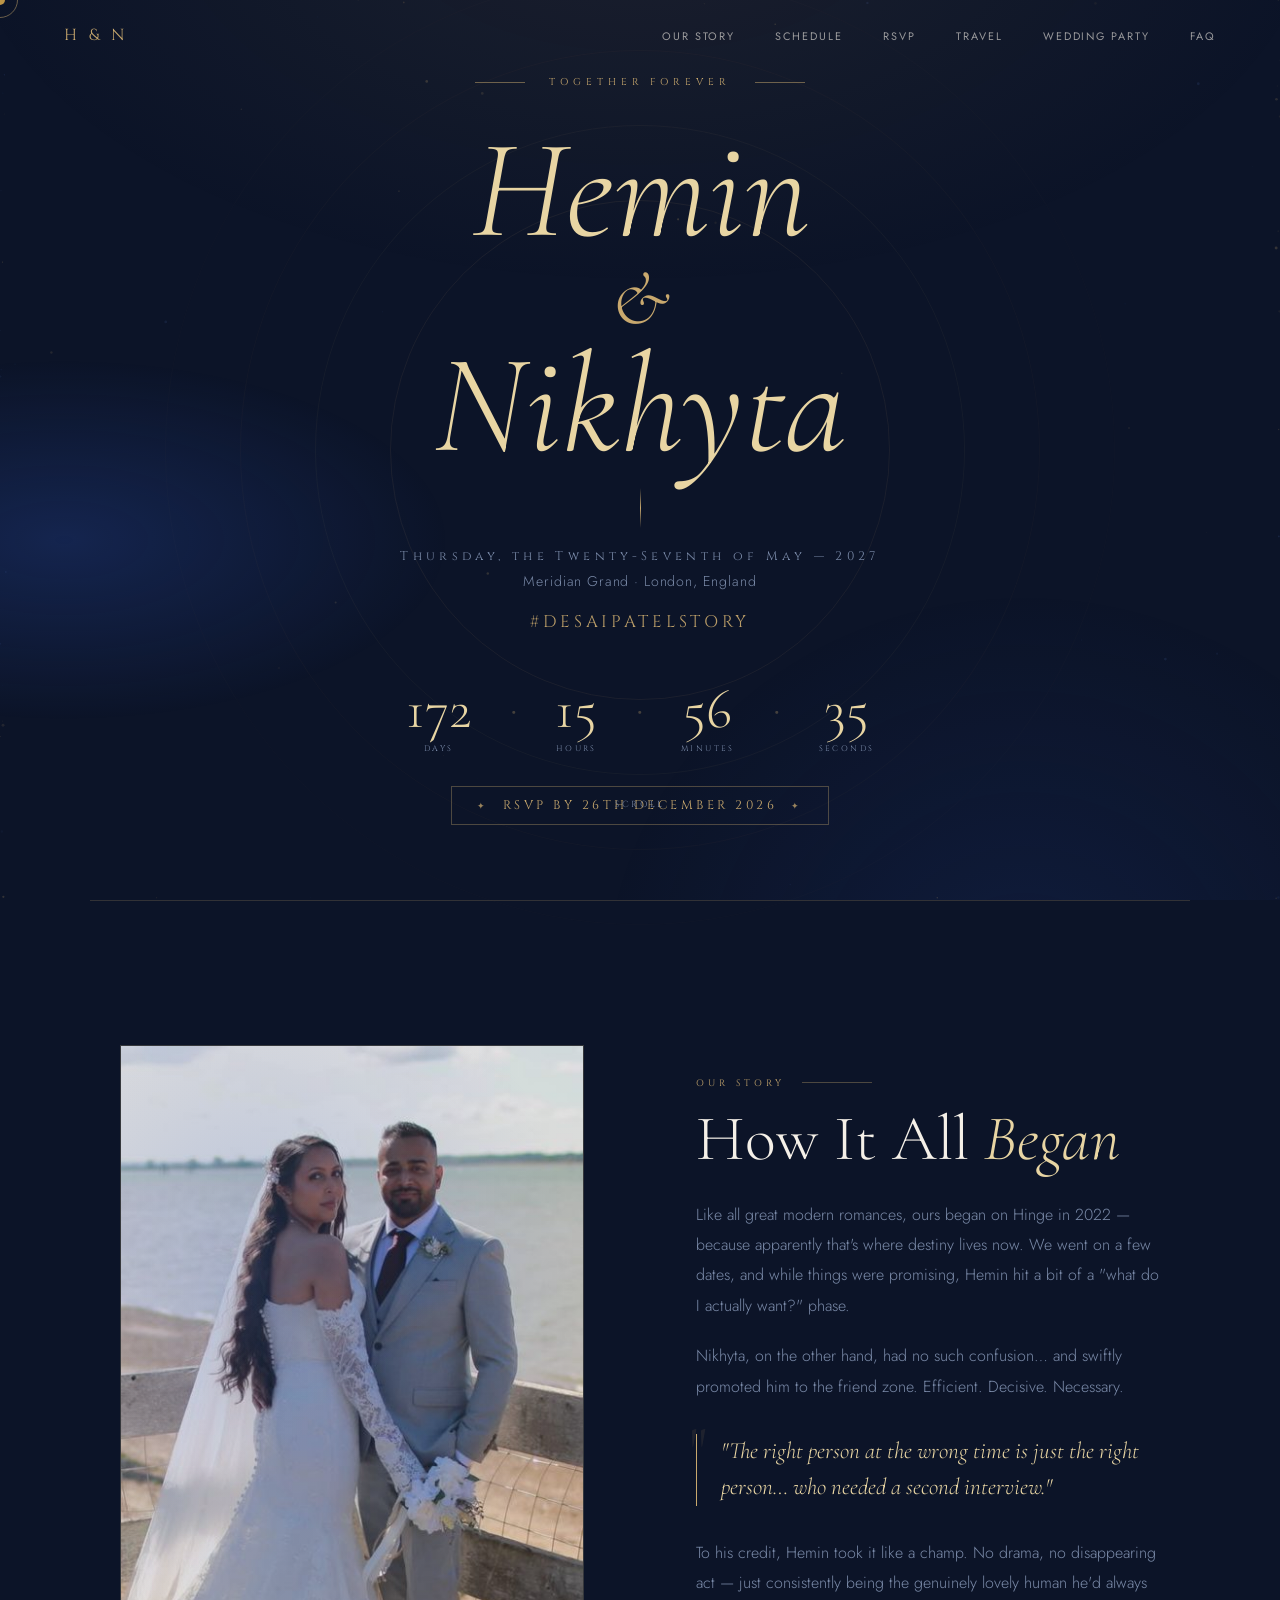
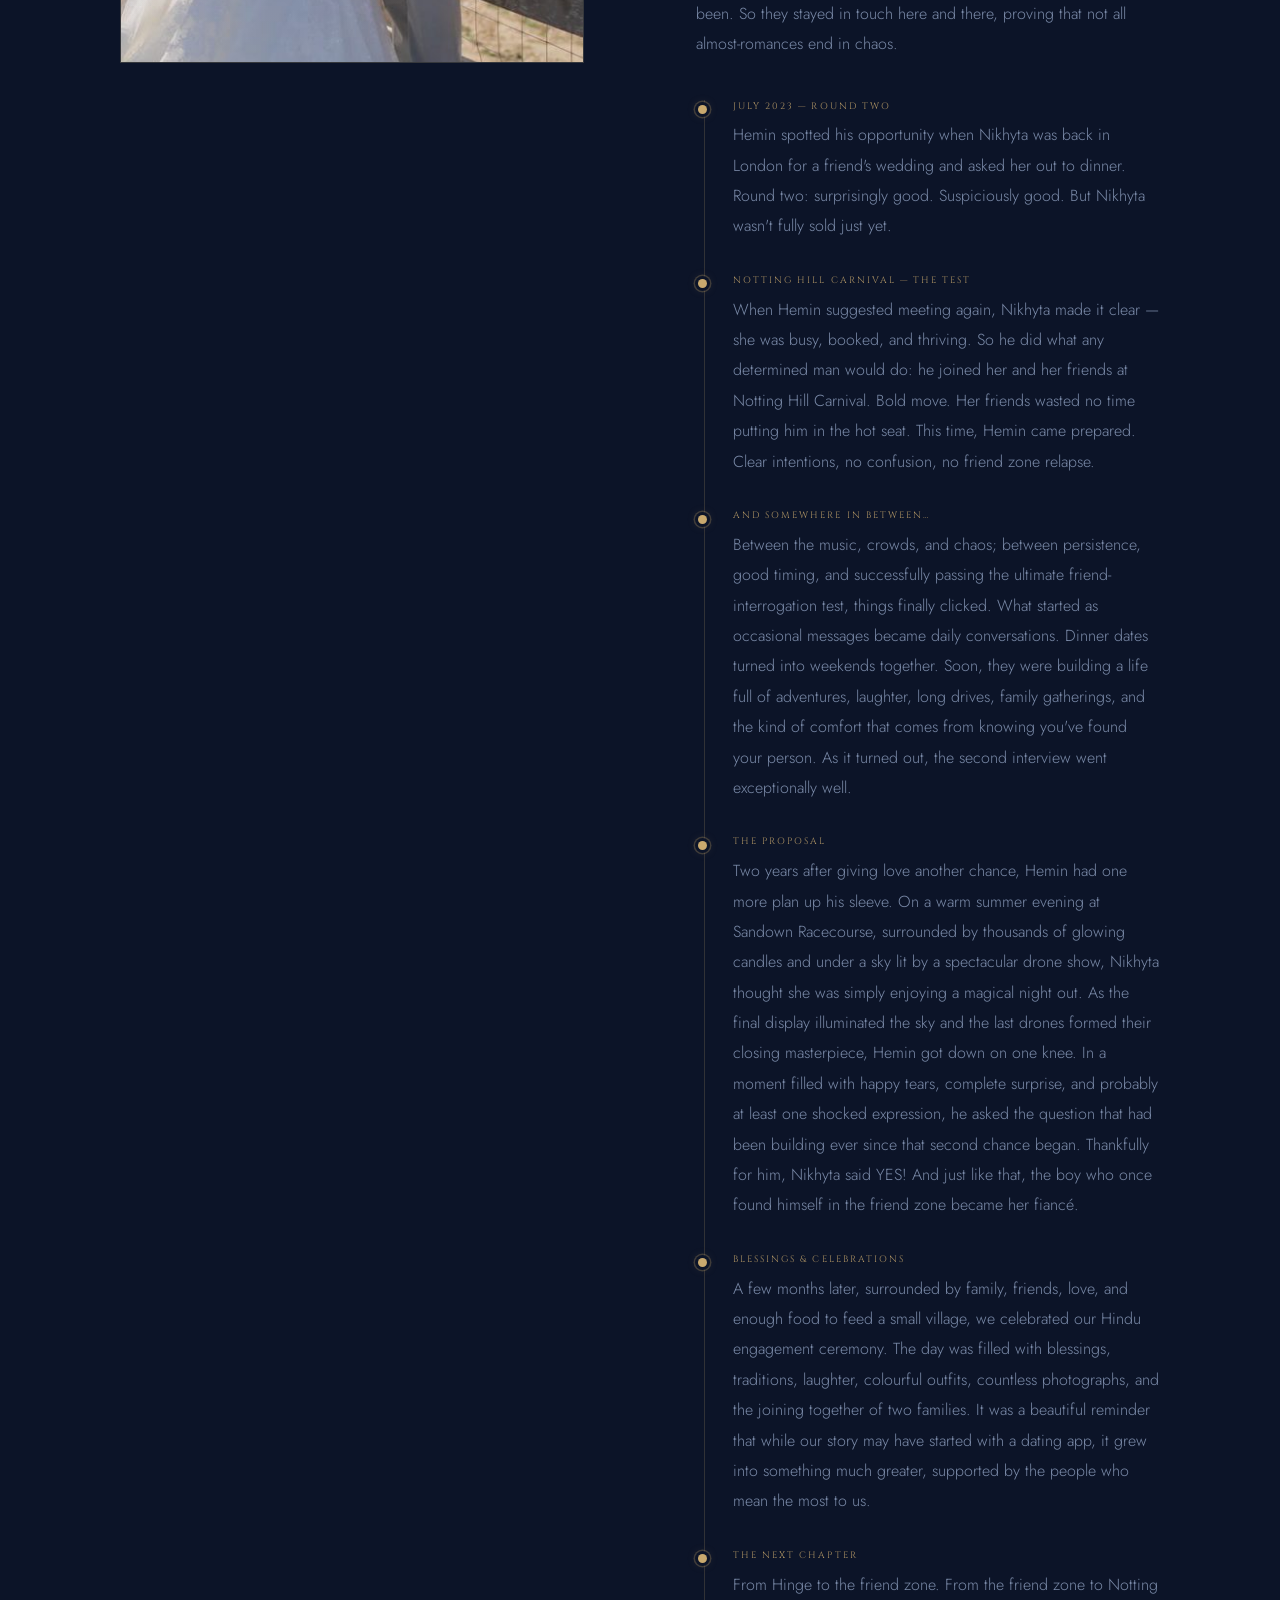
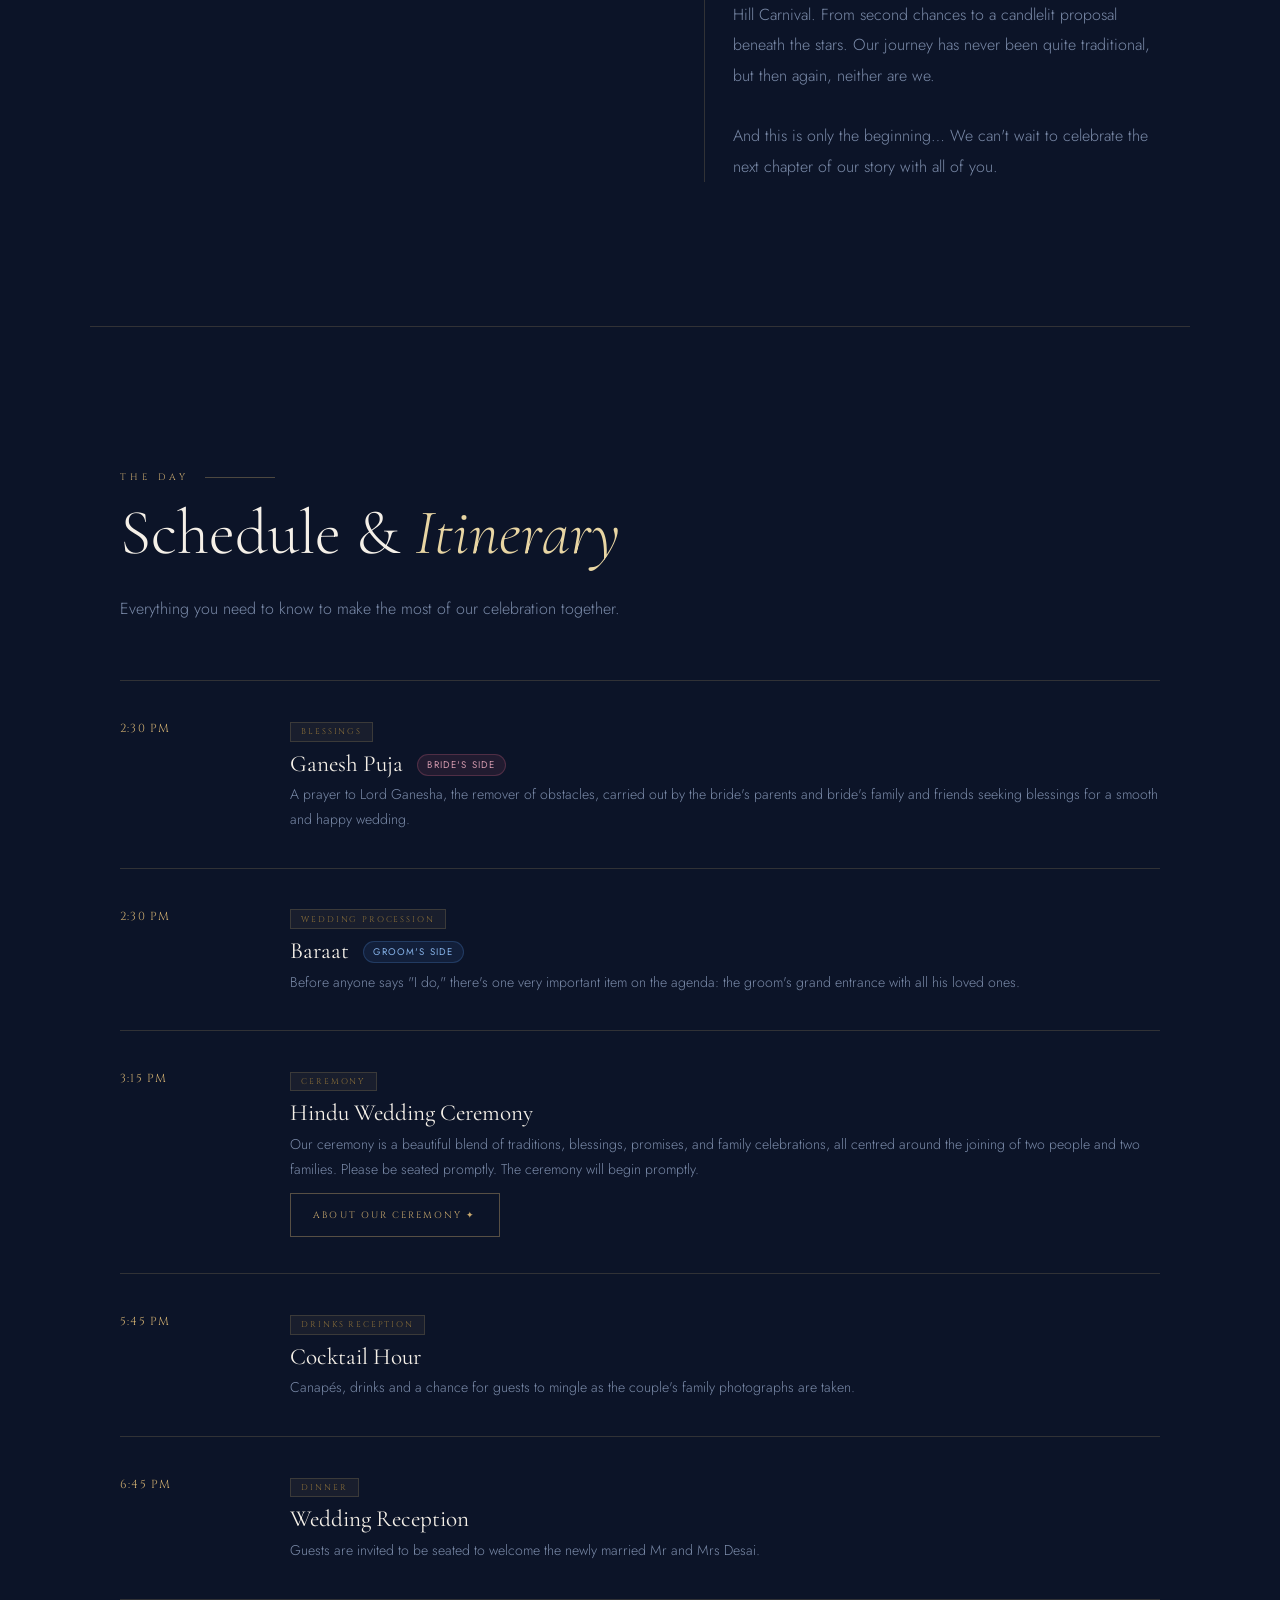
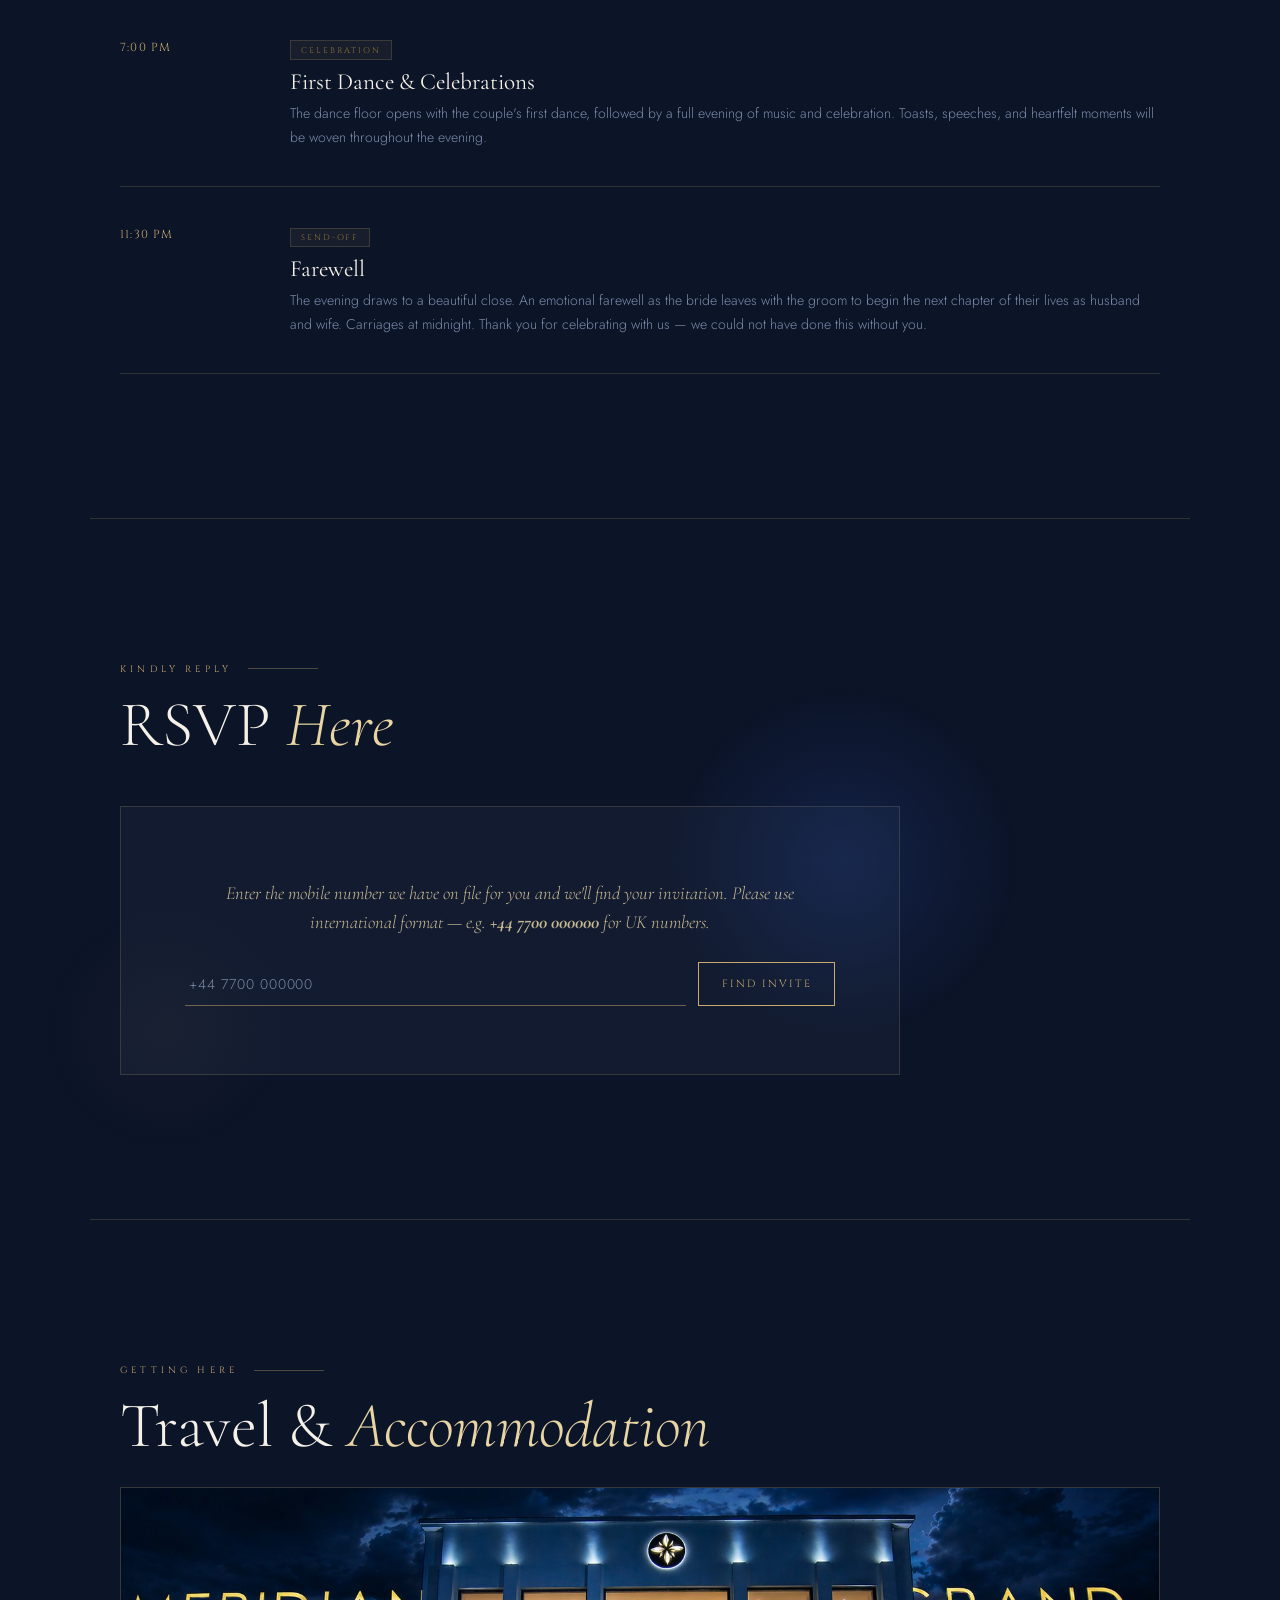
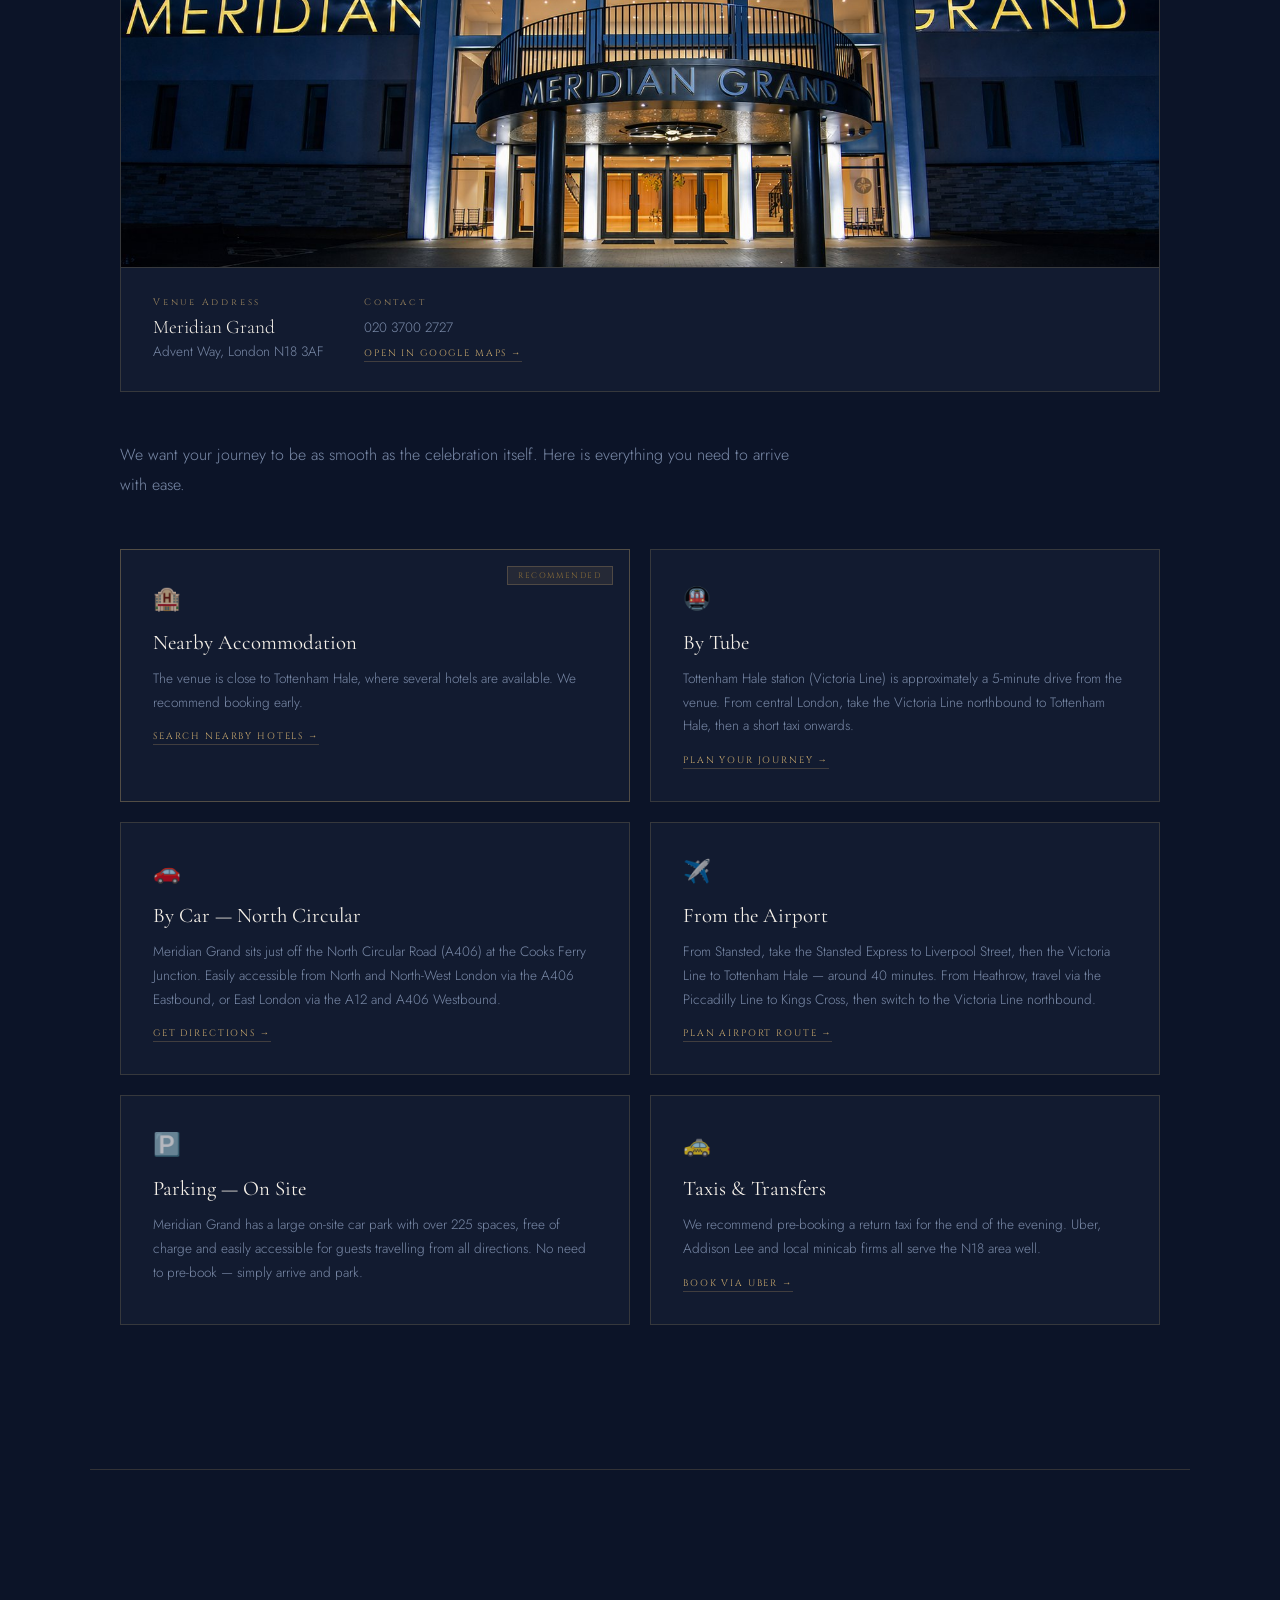
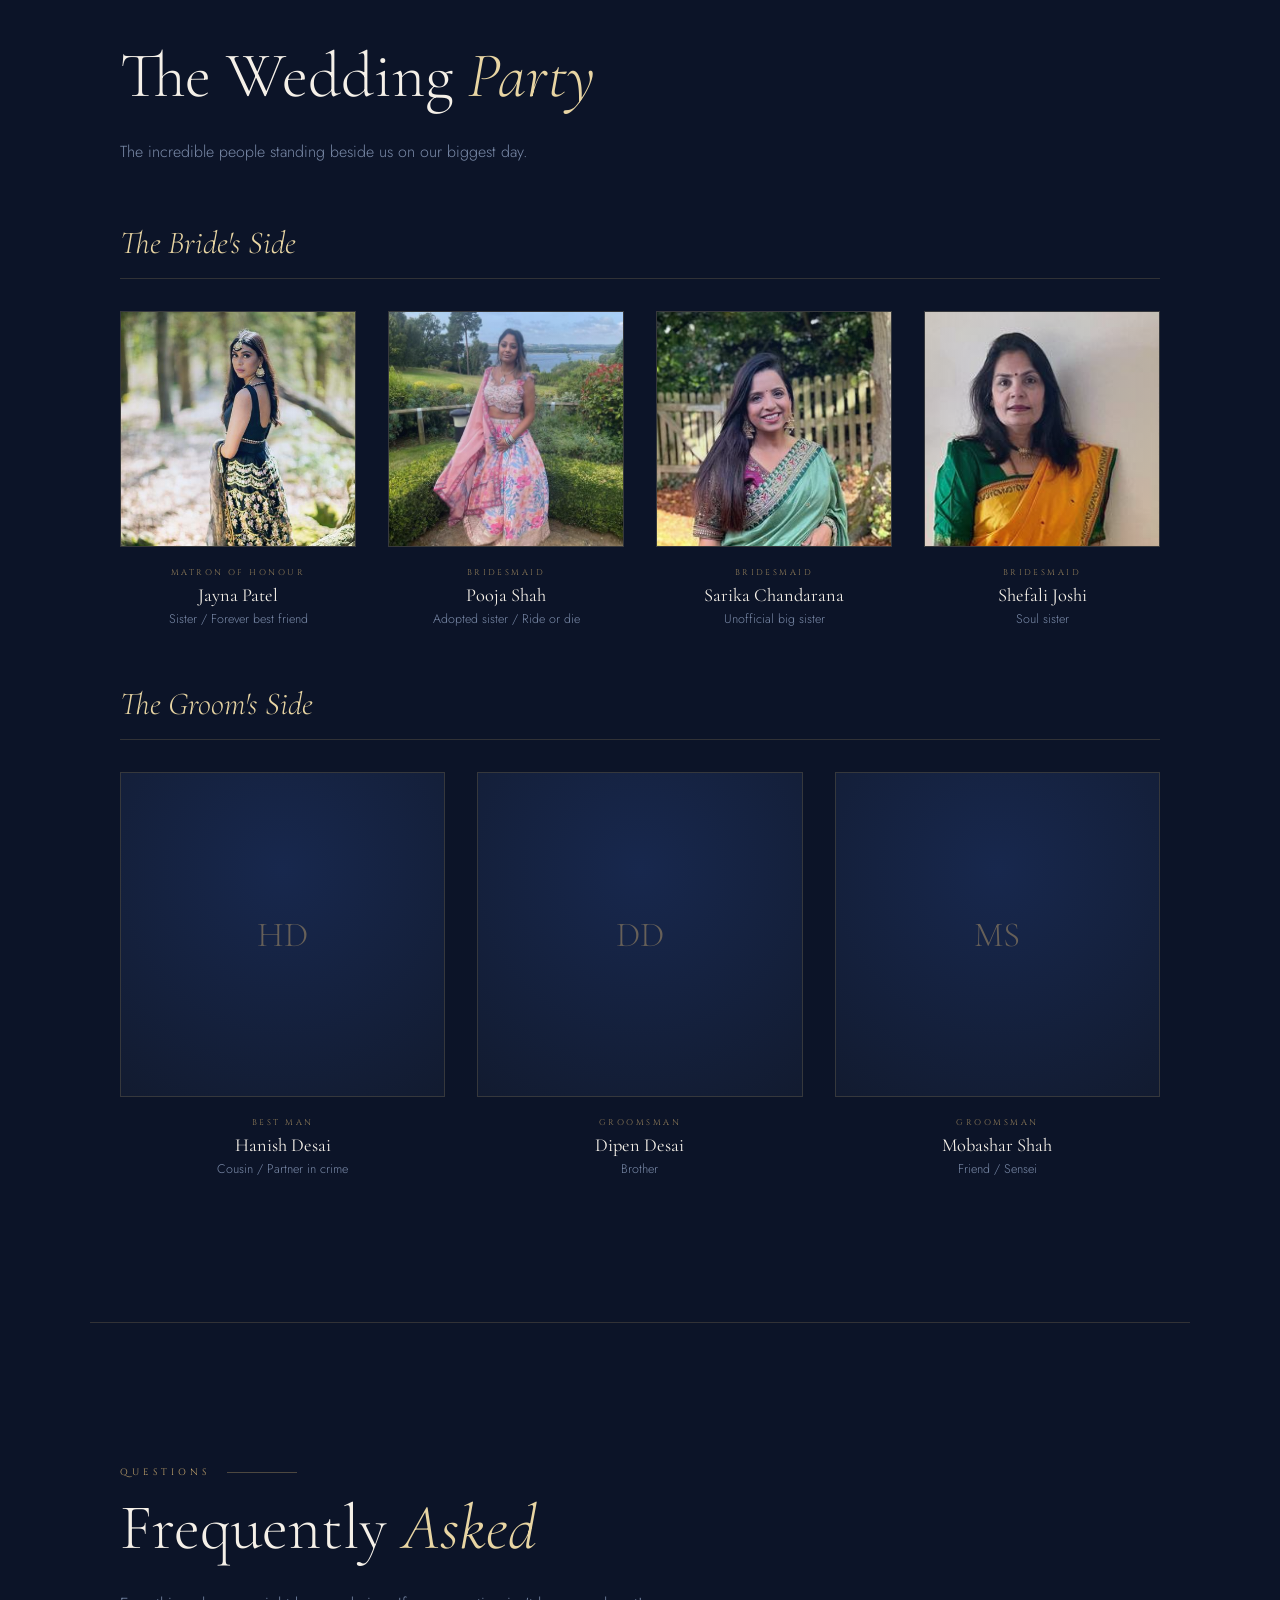
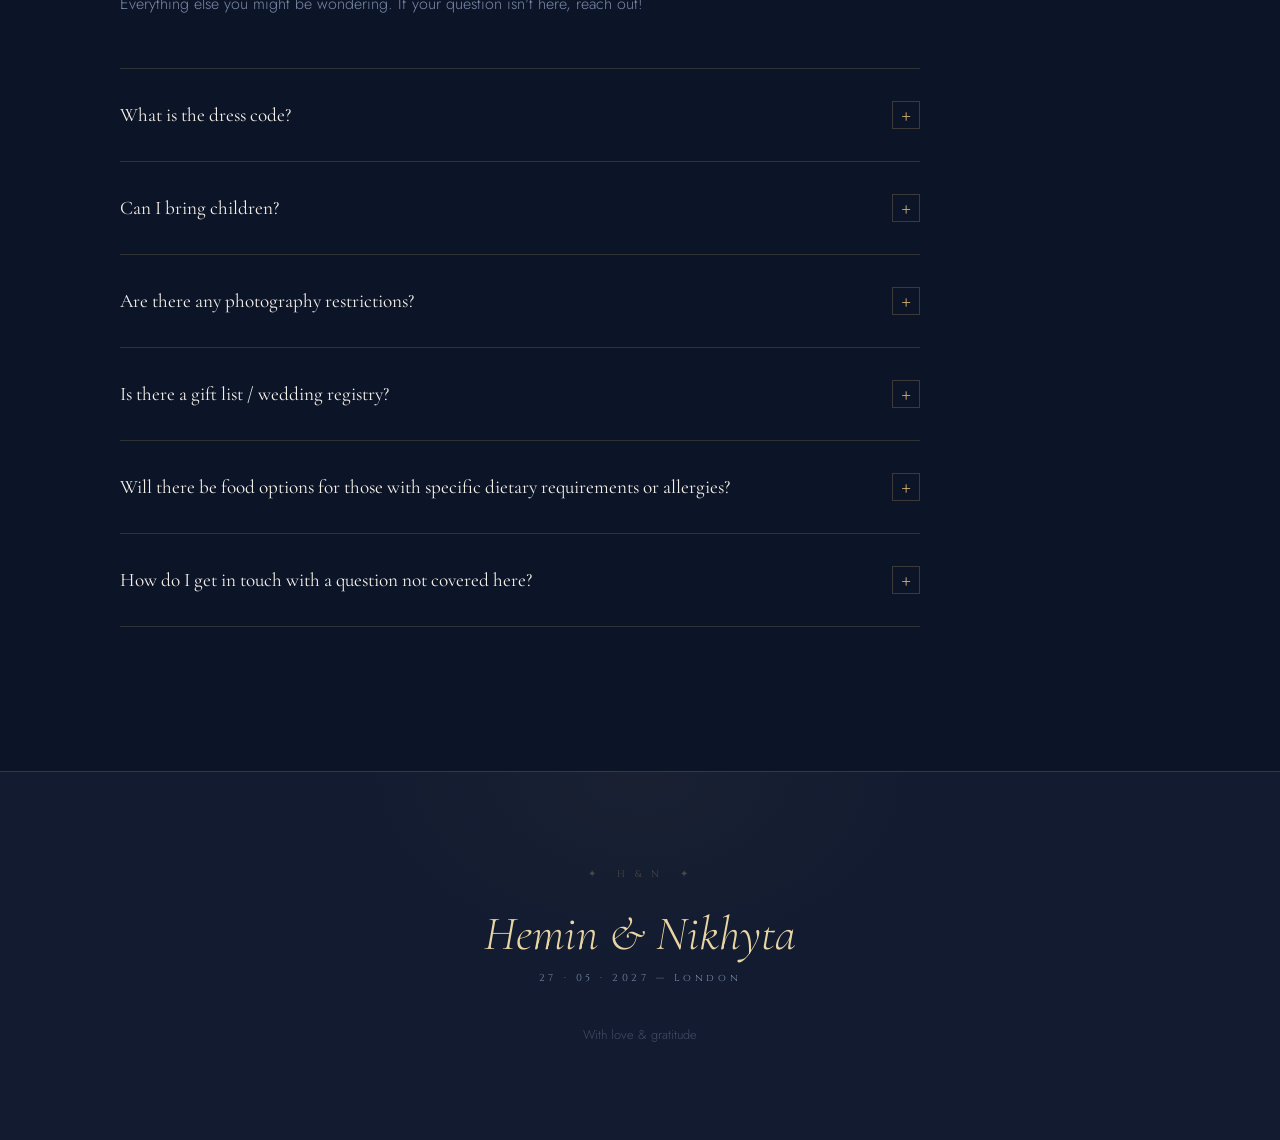
==== commit b3334d93: "Update index.html" ====
--- a/index.html
+++ b/index.html
@@ -1959,7 +1959,7 @@
 
 // ── RSVP ──
 // GOOGLE APPS SCRIPT ENDPOINT — replace with your deployed Web App URL
-var RSVP_ENDPOINT = "https://script.google.com/macros/s/AKfycbzNrKEiVlDhcGPKksxH2Gf35Oi2gRIifLdiDNHg_EWhlk6AftwFH7rRK-Oo2ylGQzyDsQ/exec";
+var RSVP_ENDPOINT = "https://script.google.com/macros/s/AKfycbzB_wFcn3Fx_vGdResWOxEqtNBXcPvmIoCEKDou47Cs1E_jvvSVjV3rkkBOXyBx-bfAVw/exec";
 
 // Stores guest data returned from lookup
 var _rsvpGuestData = null;
@@ -2055,6 +2055,9 @@
     'I have an allergy or intolerance</label>' +
     '<div id="allergy-field-' + i + '" style="display:none;margin-top:0.5rem">' +
     '<input type="text" class="allergy-field-input" placeholder="Please describe your allergy…" /></div></div>' +
+    '<div class="form-group" style="margin-top:0.5rem"><label style="display:flex;align-items:center;gap:0.5rem;cursor:pointer;">' +
+    '<input type="checkbox" class="child-age-checkbox" onchange="toggleChildMode(this,' + i + ')" style="width:auto;accent-color:var(--gold)" /> ' +
+    'This guest is aged 11 or under</label></div>' +
     '</div>' +
     '</div>';
 }
@@ -2082,12 +2085,14 @@
     var nameInput = row.querySelector('.guest-name-readonly') || row.querySelector('input[type="text"]');
     var selects = row.querySelectorAll("select");
     var allergyInput = row.querySelector('.allergy-field-input');
+    var childCheckbox = row.querySelector('.child-age-checkbox');
     guests.push({
       name: nameInput ? nameInput.value : "",
       attending: guestAttending,
       dietary: guestAttending === "yes" && selects[0] ? selects[0].value : "",
       alcohol: guestAttending === "yes" && selects[1] ? selects[1].value : "",
-      allergy: guestAttending === "yes" && allergyInput ? allergyInput.value : ""
+      allergy: guestAttending === "yes" && allergyInput ? allergyInput.value : "",
+      child: childCheckbox && childCheckbox.checked ? "yes" : "no"
     });
   });
 
@@ -2132,6 +2137,7 @@
     qs += "&guests_" + gi + "_dietary="   + encodeURIComponent(g.dietary   || "");
     qs += "&guests_" + gi + "_alcohol="   + encodeURIComponent(g.alcohol   || "");
     qs += "&guests_" + gi + "_allergy="   + encodeURIComponent(g.allergy   || "");
+    qs += "&guests_" + gi + "_child="    + encodeURIComponent(g.child     || "no");
   }
 
   // Use JSONP so response can be read across origins
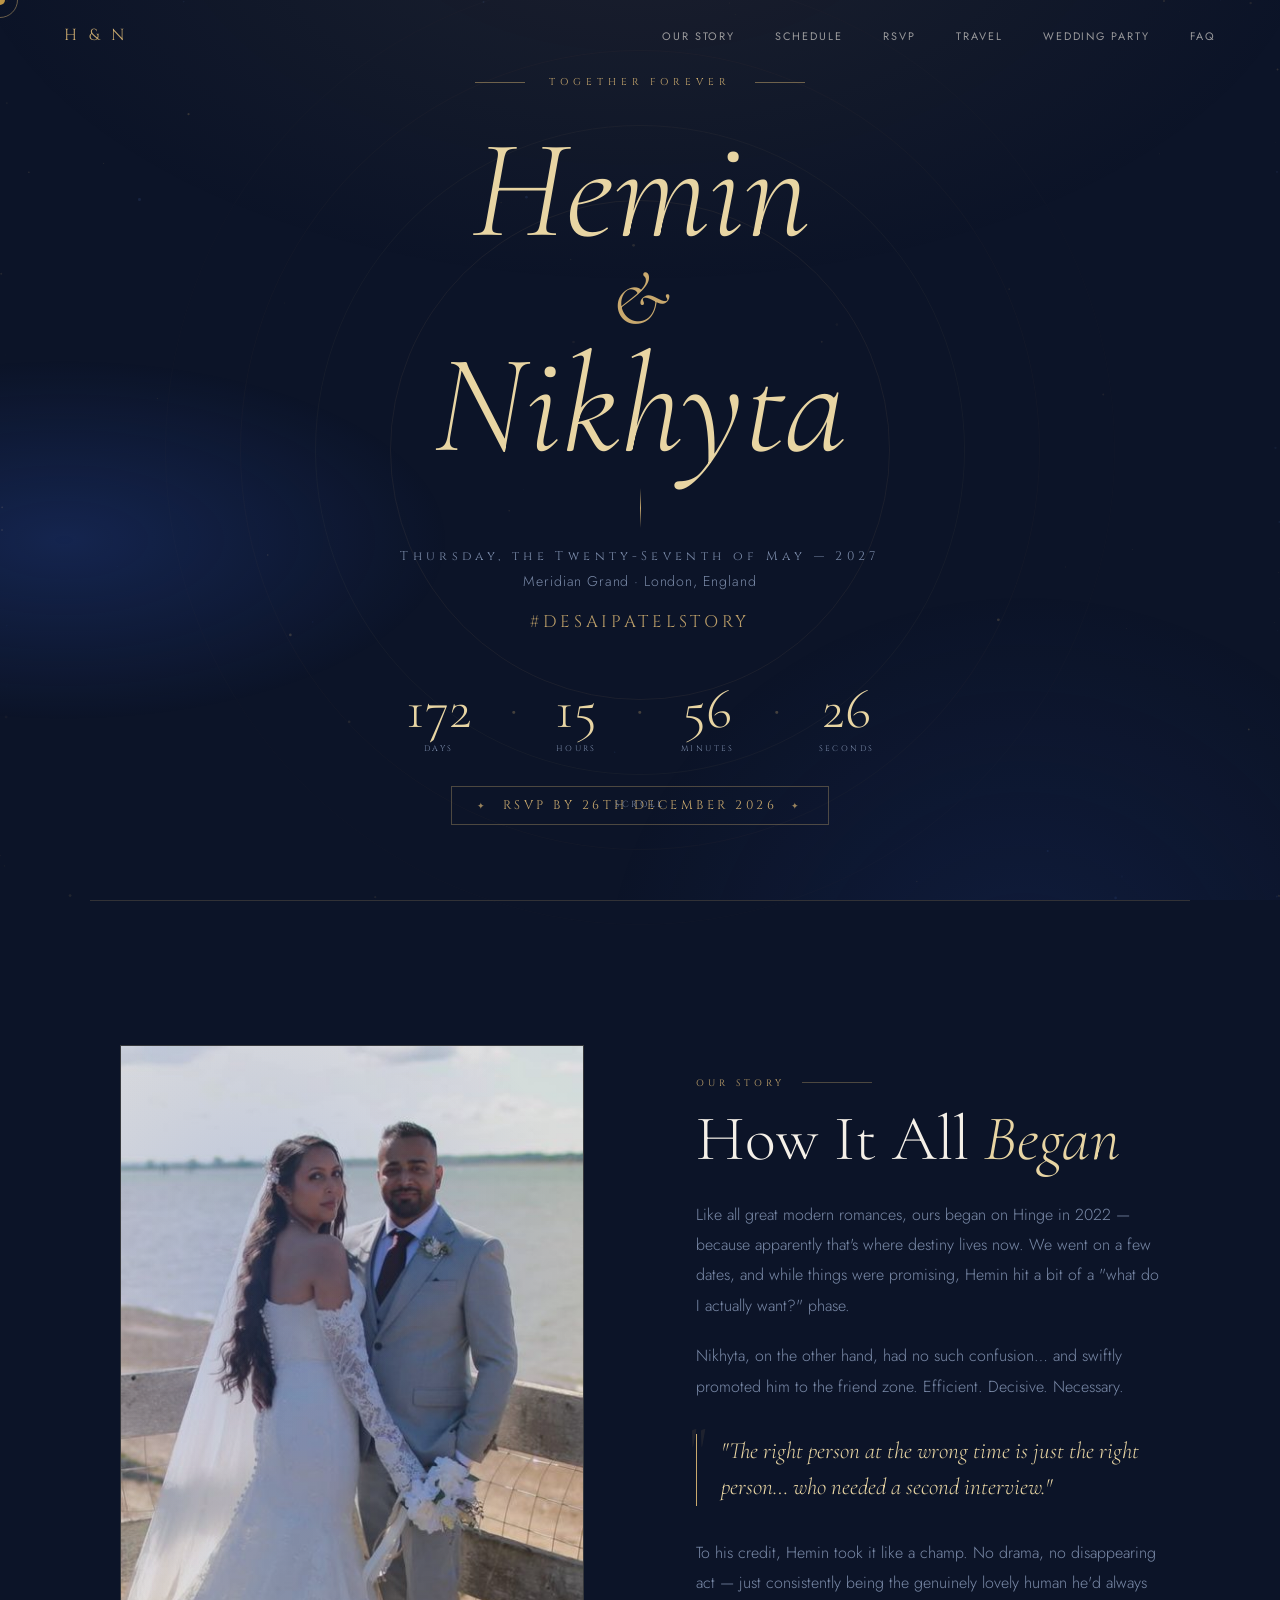
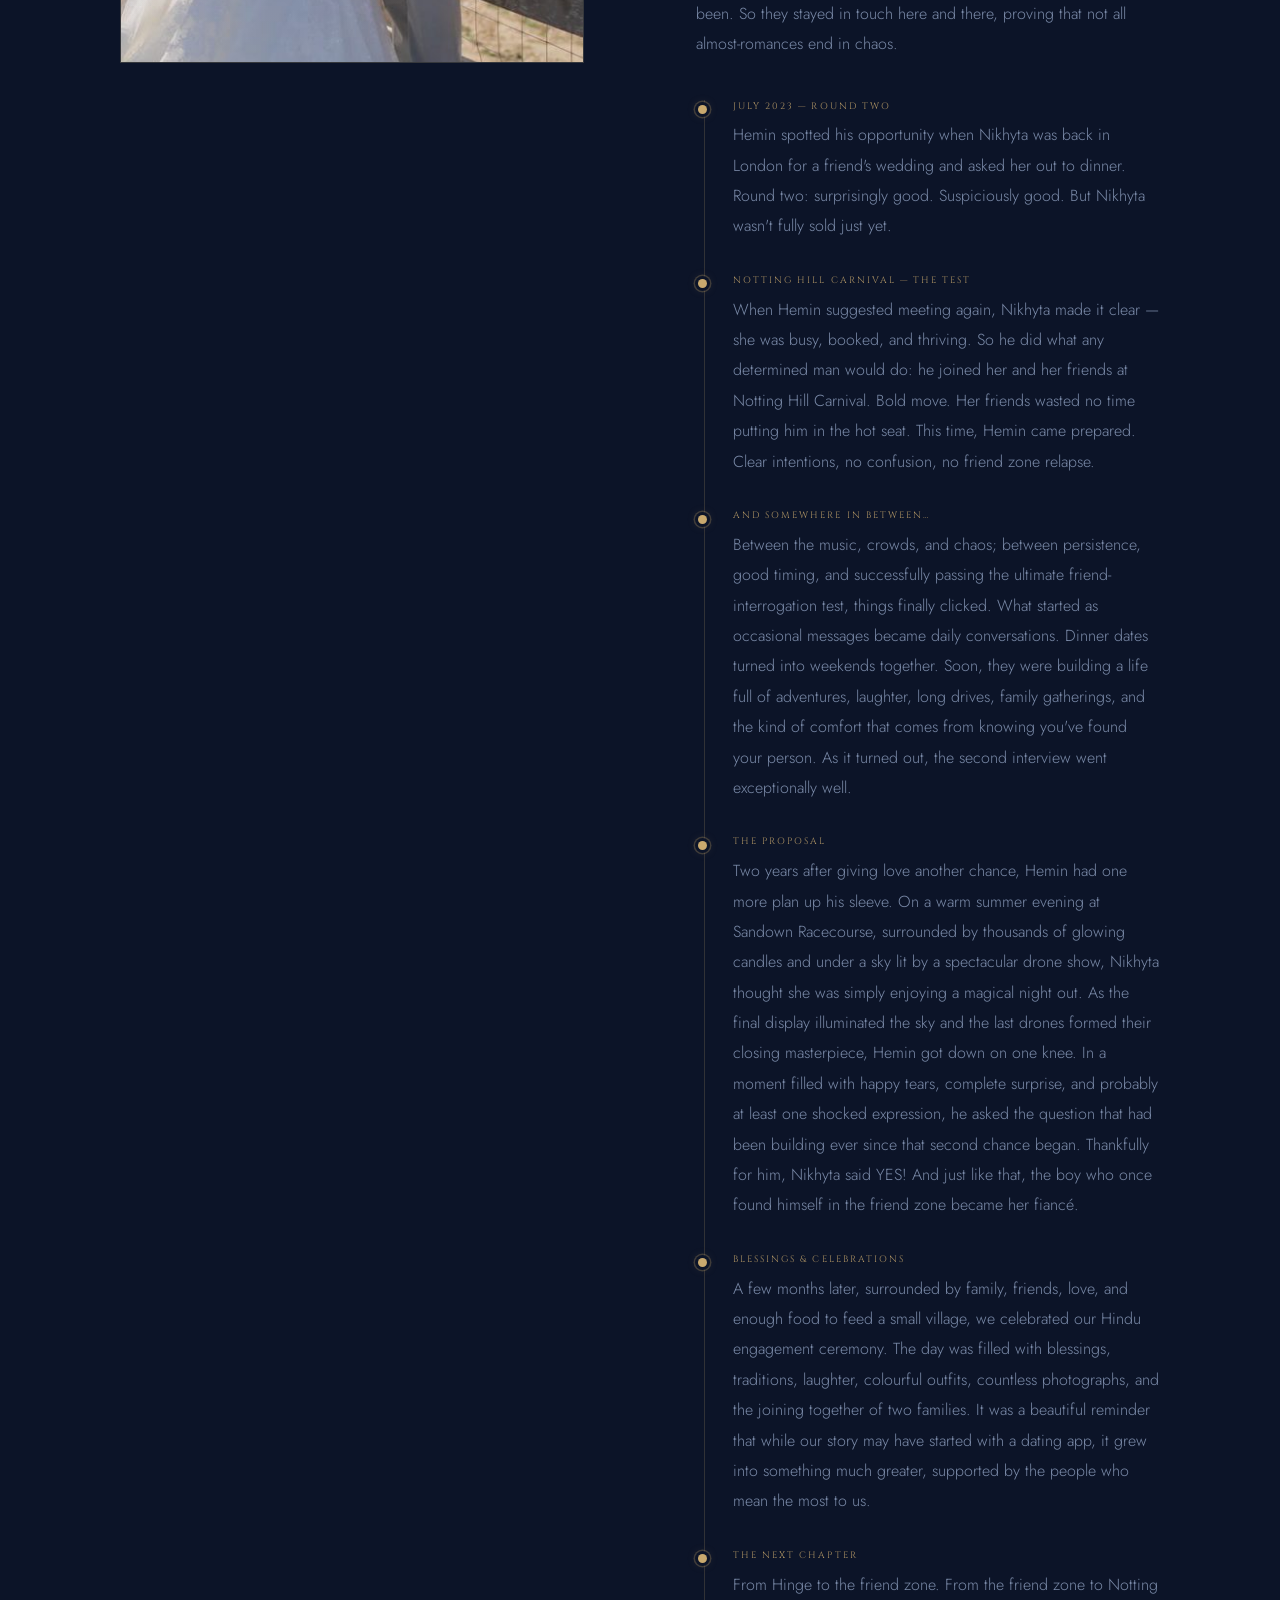
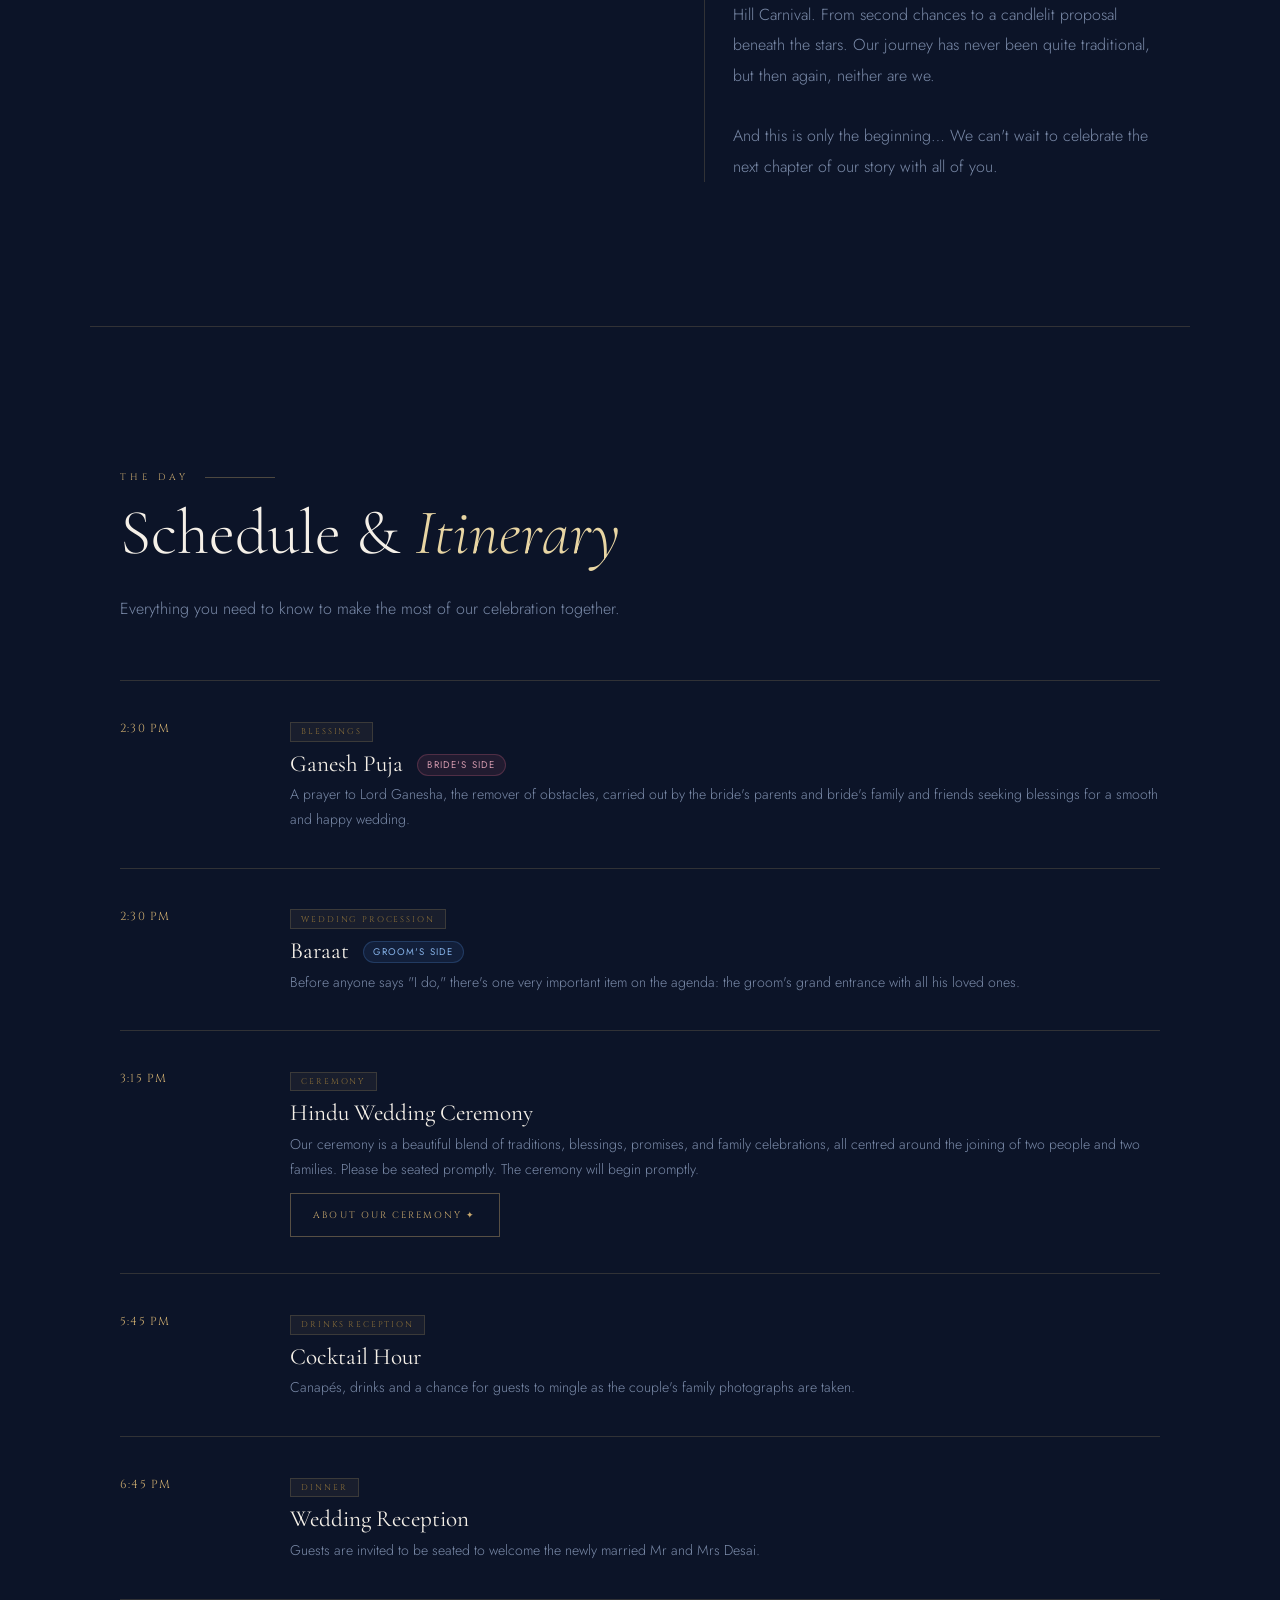
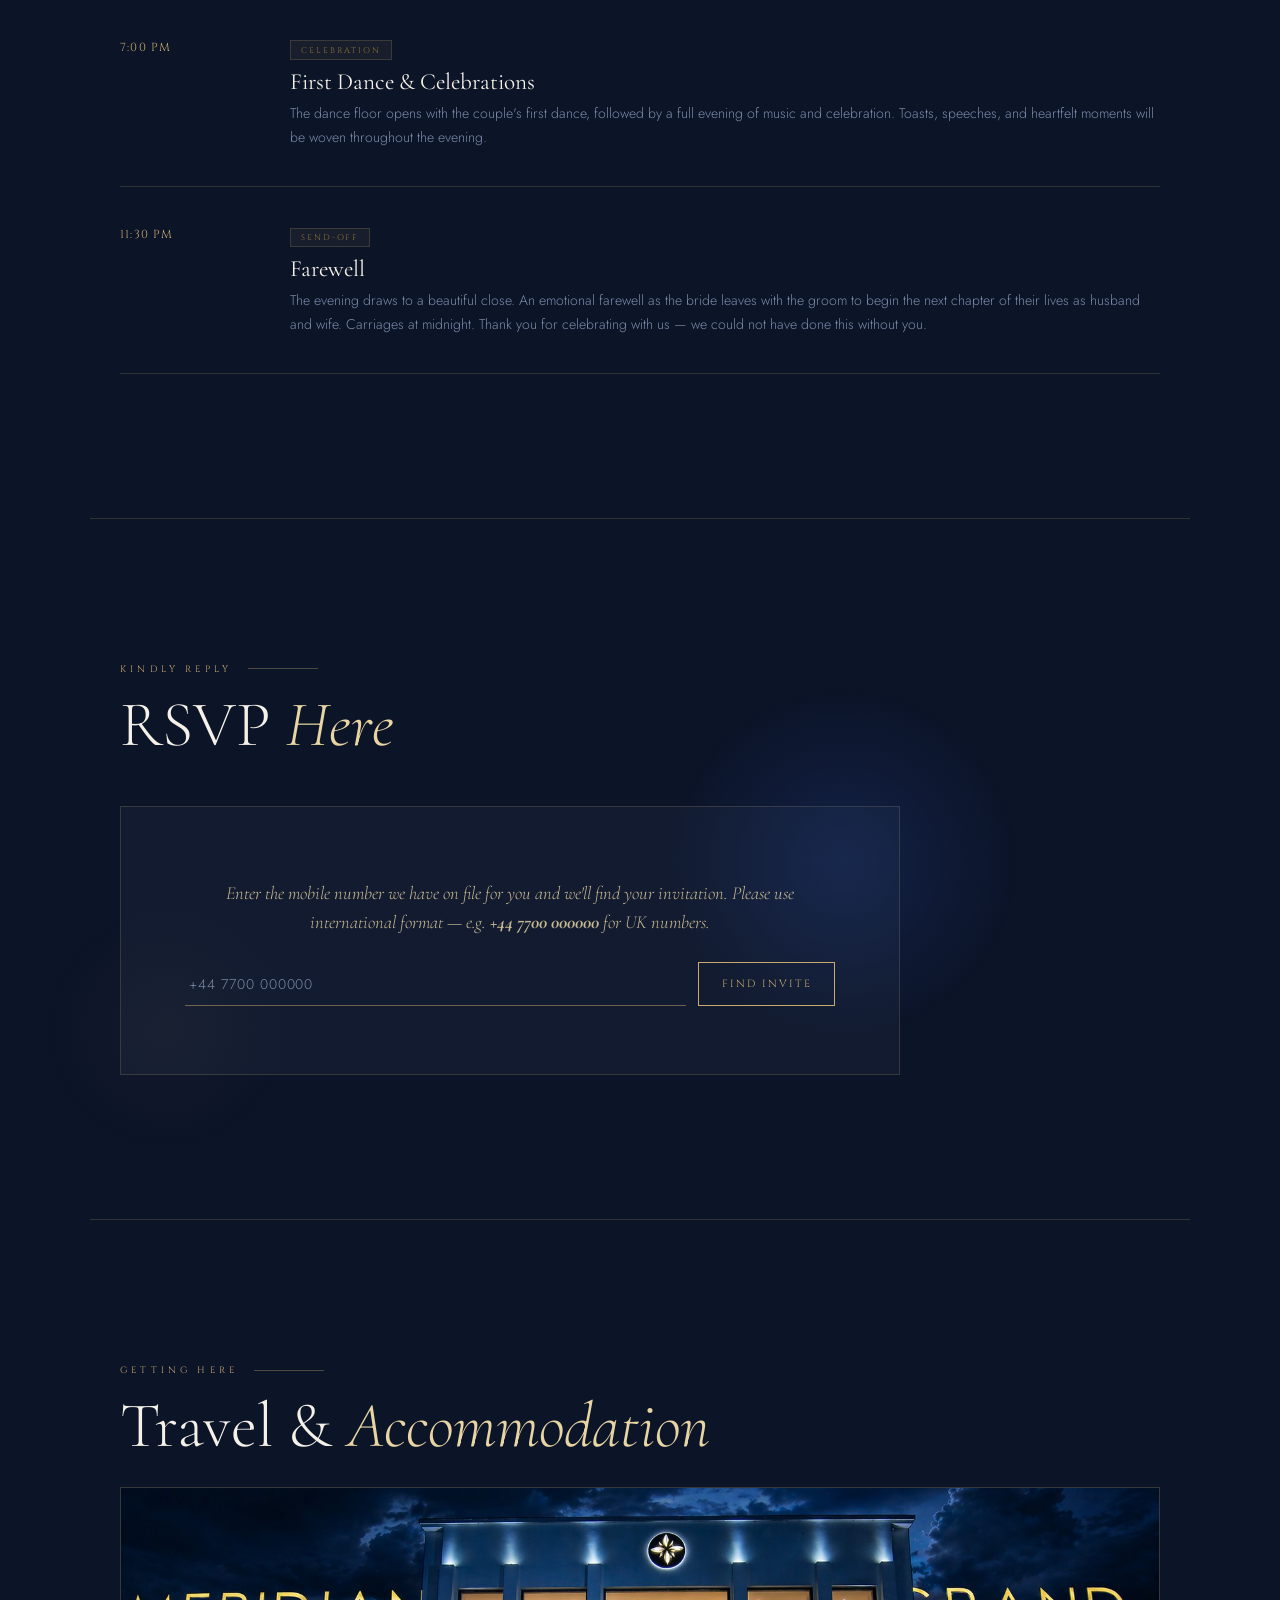
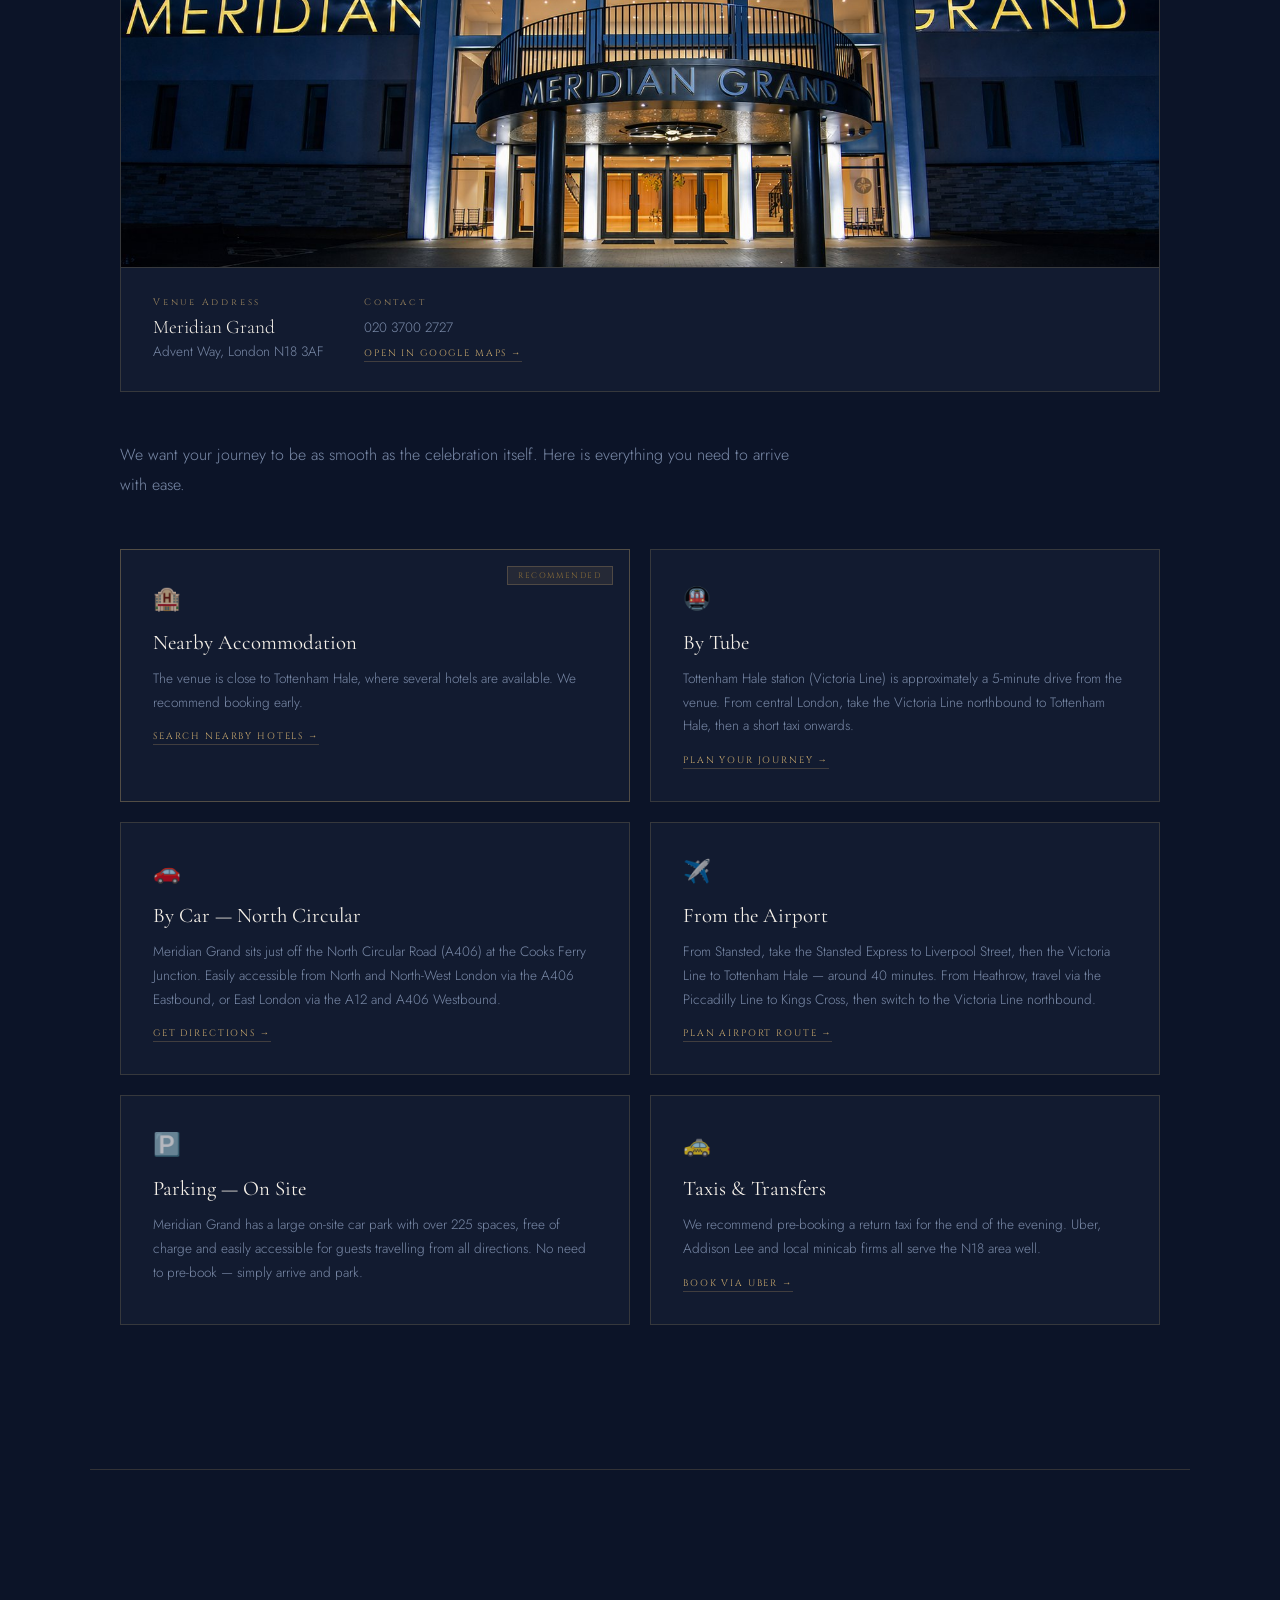
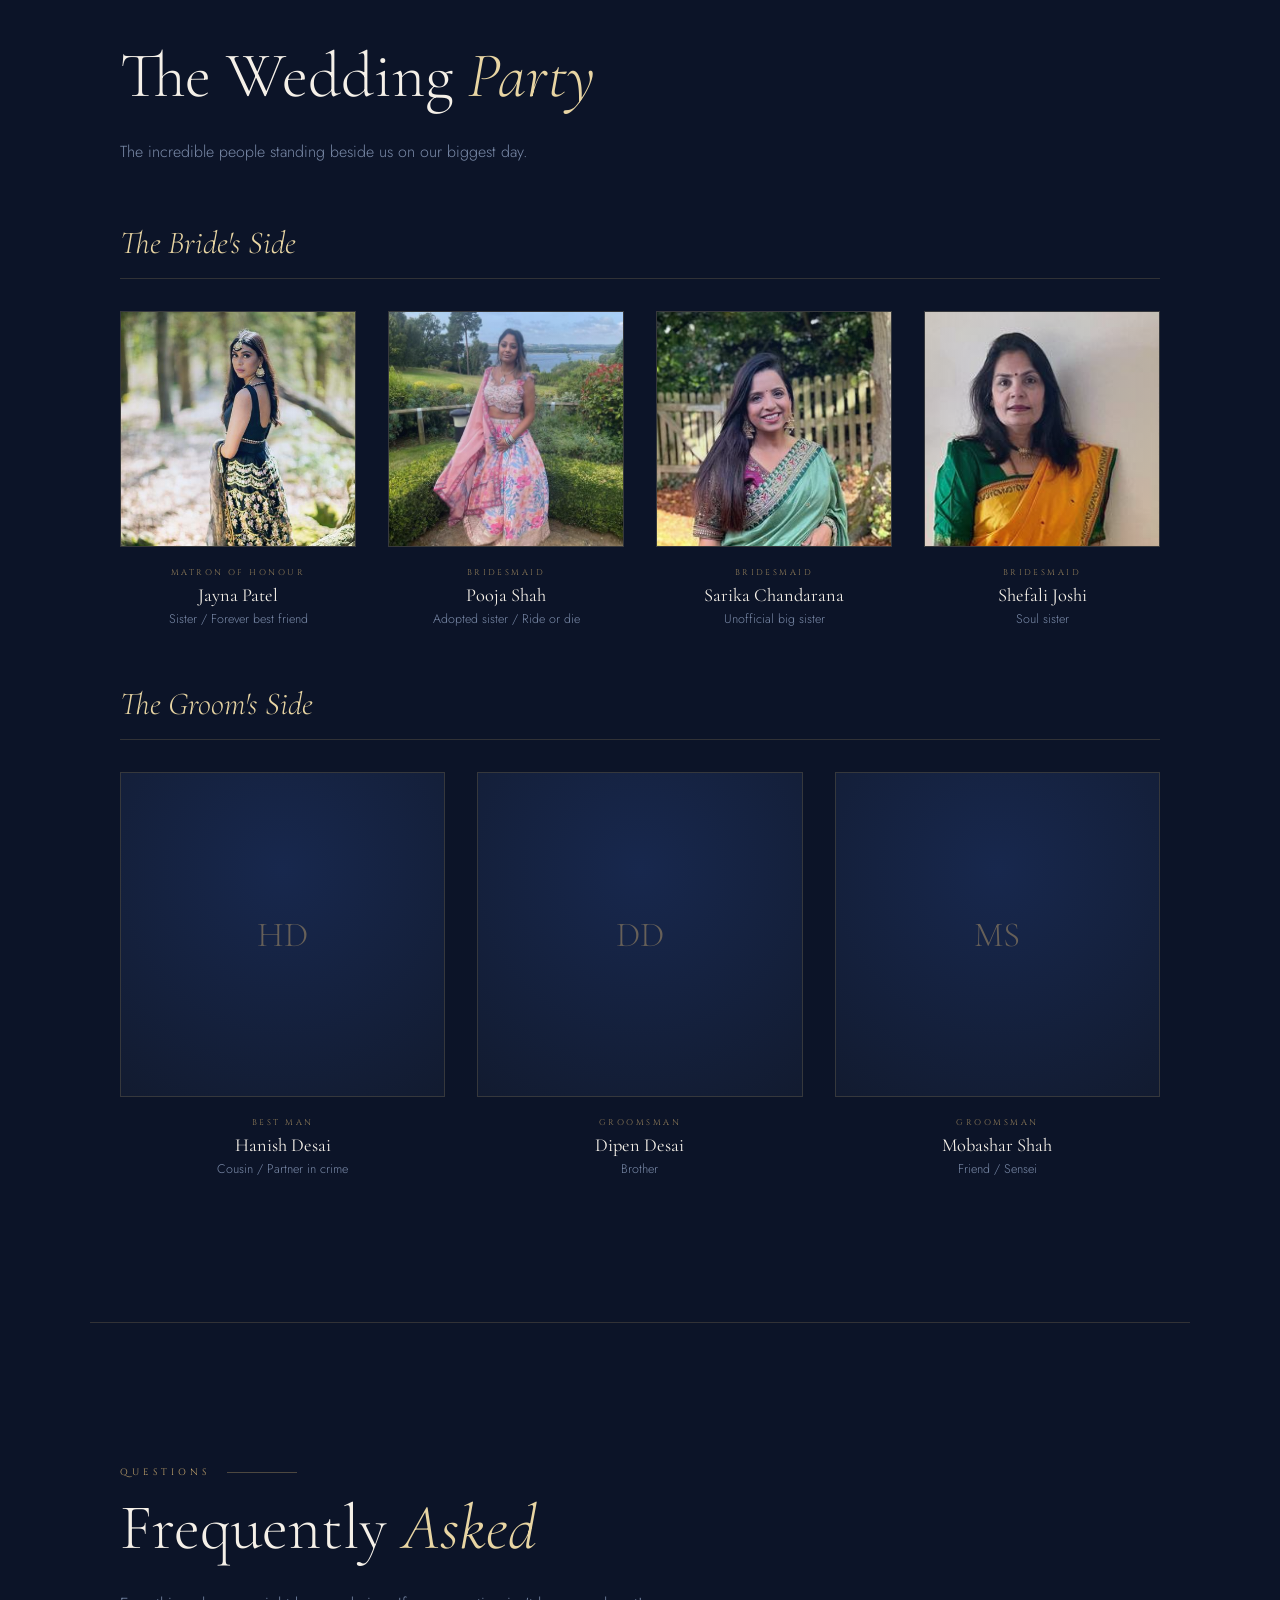
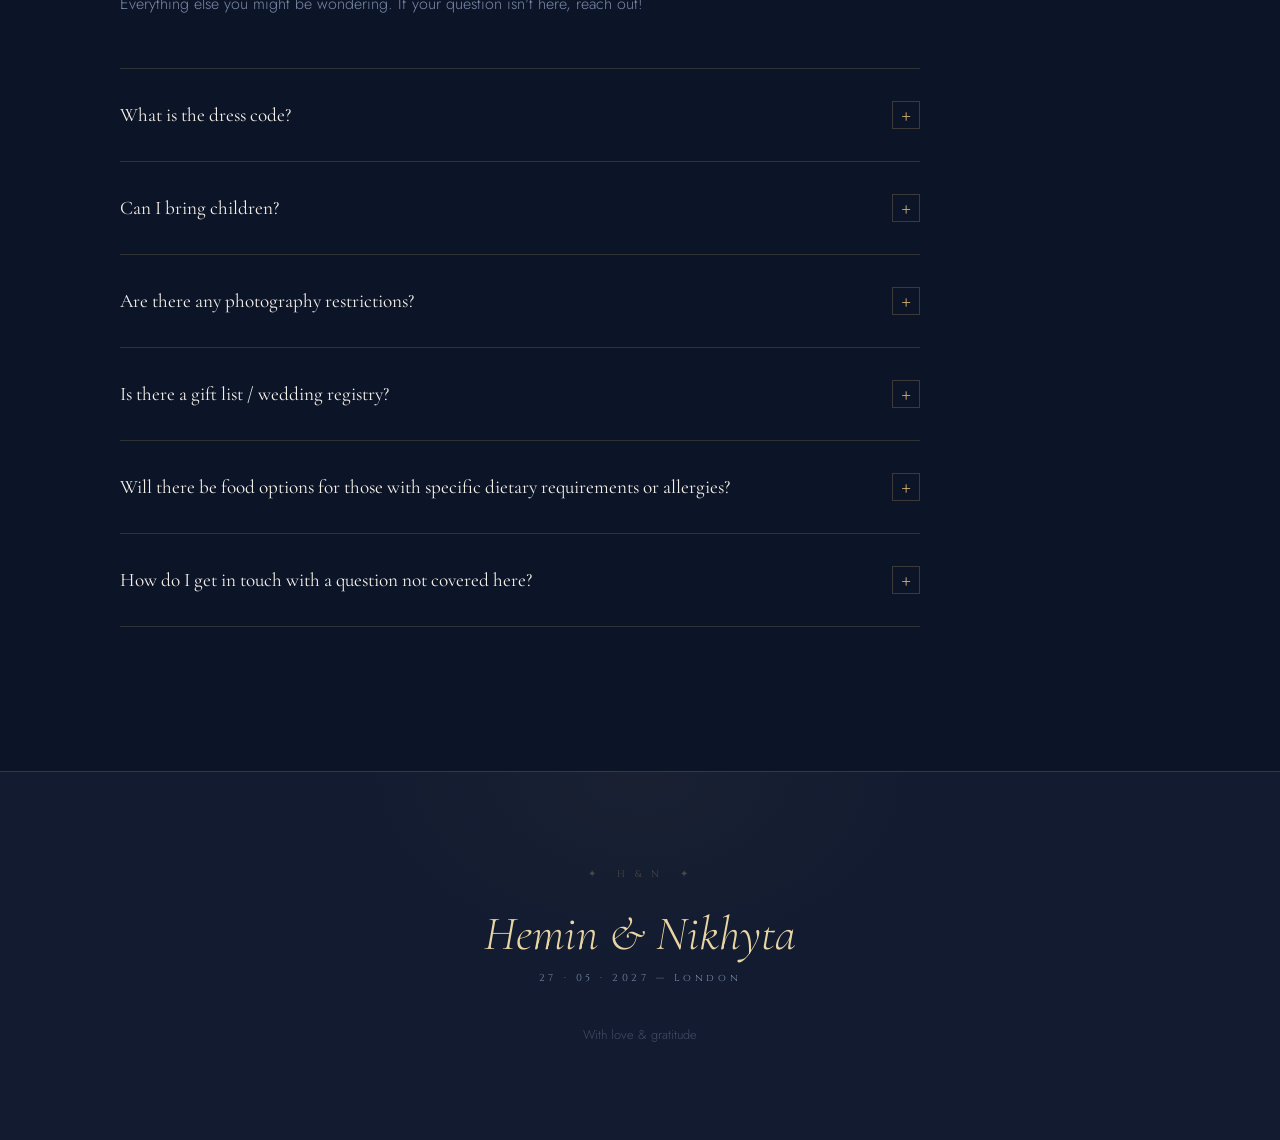
==== commit 2810c7f2: "Rename indexhtml to index.html" ====
--- a/index.html
+++ b/index.html
@@ -1197,6 +1197,98 @@
   transition: opacity 0.2s;
 }
 .ceremony-modal-close:hover { opacity: 1; }
+
+/* ── ALREADY-SUBMITTED MODAL ── */
+#rsvpAlreadyModal {
+  display: none;
+  position: fixed;
+  inset: 0;
+  z-index: 9000;
+  align-items: center;
+  justify-content: center;
+  padding: 1.5rem;
+}
+#rsvpAlreadyModal.open { display: flex; }
+#rsvpAlreadyModal .ram-backdrop {
+  position: absolute;
+  inset: 0;
+  background: rgba(12,20,40,0.85);
+  backdrop-filter: blur(6px);
+}
+#rsvpAlreadyModal .ram-box {
+  position: relative;
+  z-index: 1;
+  background: var(--dark2);
+  border: 0.5px solid var(--border);
+  border-radius: 4px;
+  padding: 2.5rem 2rem 2rem;
+  max-width: 520px;
+  width: 100%;
+  max-height: 90vh;
+  overflow-y: auto;
+  scrollbar-width: thin;
+}
+#rsvpAlreadyModal .ram-close {
+  position: absolute;
+  top: 1rem;
+  right: 1.25rem;
+  background: none;
+  border: none;
+  color: var(--muted);
+  font-size: 1.1rem;
+  cursor: pointer;
+  line-height: 1;
+  opacity: 0.6;
+  transition: opacity 0.2s;
+}
+#rsvpAlreadyModal .ram-close:hover { opacity: 1; }
+.ram-eyebrow {
+  font-family: 'Cinzel', serif;
+  font-size: 0.58rem;
+  letter-spacing: 0.18em;
+  color: var(--gold);
+  text-transform: uppercase;
+  margin-bottom: 0.6rem;
+}
+.ram-title {
+  font-family: 'Cormorant Garamond', serif;
+  font-size: clamp(1.5rem, 4vw, 2rem);
+  font-weight: 300;
+  color: var(--ivory);
+  margin-bottom: 0.75rem;
+}
+.ram-notice {
+  font-size: 0.82rem;
+  color: var(--muted);
+  line-height: 1.65;
+  margin-bottom: 1.5rem;
+  padding: 0.85rem 1rem;
+  border: 0.5px solid var(--border);
+  border-radius: 3px;
+  background: rgba(201,169,110,0.04);
+}
+.ram-notice a { color: var(--gold); text-decoration: underline; text-underline-offset: 3px; }
+.ram-guest-list { display: flex; flex-direction: column; gap: 0.75rem; }
+.ram-guest-row {
+  display: flex;
+  align-items: center;
+  justify-content: space-between;
+  padding: 0.7rem 0.9rem;
+  border: 0.5px solid var(--border);
+  border-radius: 3px;
+  font-size: 0.85rem;
+}
+.ram-guest-name { color: var(--ivory); }
+.ram-guest-status {
+  font-size: 0.72rem;
+  font-family: 'Cinzel', serif;
+  letter-spacing: 0.1em;
+  text-transform: uppercase;
+  padding: 0.2rem 0.6rem;
+  border-radius: 2px;
+}
+.ram-guest-status.yes { color: #7fc47f; border: 0.5px solid rgba(127,196,127,0.3); background: rgba(127,196,127,0.07); }
+.ram-guest-status.no  { color: var(--muted); border: 0.5px solid rgba(122,138,168,0.3); background: rgba(122,138,168,0.07); }
 .ceremony-modal-eyebrow {
   font-family: 'Cinzel', serif;
   font-size: 0.58rem;
@@ -1959,7 +2051,7 @@
 
 // ── RSVP ──
 // GOOGLE APPS SCRIPT ENDPOINT — replace with your deployed Web App URL
-var RSVP_ENDPOINT = "https://script.google.com/macros/s/AKfycbzB_wFcn3Fx_vGdResWOxEqtNBXcPvmIoCEKDou47Cs1E_jvvSVjV3rkkBOXyBx-bfAVw/exec";
+var RSVP_ENDPOINT = "https://script.google.com/macros/s/AKfycbwmQ20fKGk2-UCwiw46S9UVvqcVNTDdIi1MI2htJBw19Hcs8-mYaW9szb7CoXxURUtB7g/exec";
 
 // Stores guest data returned from lookup
 var _rsvpGuestData = null;
@@ -1994,7 +2086,12 @@
     btn.textContent = "Find Invite";
     if(data && data.found){
       _rsvpGuestData = data;
-      _showRSVPStep2(data);
+      if(data.submittedAt) {
+        // Already submitted — show read-only summary
+        _showRsvpAlreadyModal(data);
+      } else {
+        _showRSVPStep2(data);
+      }
     } else {
       errEl.classList.add("show");
     }
@@ -2241,6 +2338,35 @@
 updateGuestRows(1);
 
 // ── CEREMONY MODAL ──
+function _showRsvpAlreadyModal(data) {
+  var guests = (data.guests || []).filter(function(g){
+    return g && g.name && !/^\d{4}-\d{2}-\d{2}T/.test(g.name);
+  }).slice(0, 6);
+  var statuses = data.guestStatuses || [];
+  var list = document.getElementById("ramGuestList");
+  list.innerHTML = "";
+  for (var i = 0; i < guests.length; i++) {
+    var status = (statuses[i] || "").toLowerCase();
+    var statusLabel = status === "no" ? "Declined" : "Attending";
+    var statusClass = status === "no" ? "no" : "yes";
+    list.innerHTML +=
+      '<div class="ram-guest-row">' +
+        '<span class="ram-guest-name">' + (guests[i].name || "") + '</span>' +
+        '<span class="ram-guest-status ' + statusClass + '">' + statusLabel + '</span>' +
+      '</div>';
+  }
+  document.getElementById("rsvpAlreadyModal").classList.add("open");
+  document.body.style.overflow = "hidden";
+  // Reset phone step so it's clean if they close and retry
+  var btn = document.getElementById("lookupBtn");
+  if (btn) { btn.disabled = false; btn.textContent = "Find Invite"; }
+}
+
+function closeRsvpAlreadyModal() {
+  document.getElementById("rsvpAlreadyModal").classList.remove("open");
+  document.body.style.overflow = "";
+}
+
 function openCeremonyModal() {
   var modal = document.getElementById('ceremonyModal');
   if (modal) {
@@ -2270,6 +2396,20 @@
 </script>
 
 <!-- CEREMONY MODAL -->
+<!-- Already-submitted read-only modal -->
+<div id="rsvpAlreadyModal" role="dialog" aria-modal="true" aria-label="Your RSVP">
+  <div class="ram-backdrop" onclick="closeRsvpAlreadyModal()"></div>
+  <div class="ram-box">
+    <button class="ram-close" onclick="closeRsvpAlreadyModal()" aria-label="Close">&#x2715;</button>
+    <div class="ram-eyebrow">RSVP</div>
+    <h2 class="ram-title">You've Already Responded</h2>
+    <div class="ram-notice">
+      Your RSVP has already been received and recorded. If you need to make any changes, please email us directly at <a href="mailto:nikhyta.desaipatel@gmail.com">nikhyta.desaipatel@gmail.com</a>.
+    </div>
+    <div class="ram-guest-list" id="ramGuestList"></div>
+  </div>
+</div>
+
 <div id="ceremonyModal" role="dialog" aria-modal="true" aria-label="About Our Hindu Wedding Ceremony">
   <div class="ceremony-modal-backdrop" onclick="closeCeremonyModal()"></div>
   <div class="ceremony-modal-box">
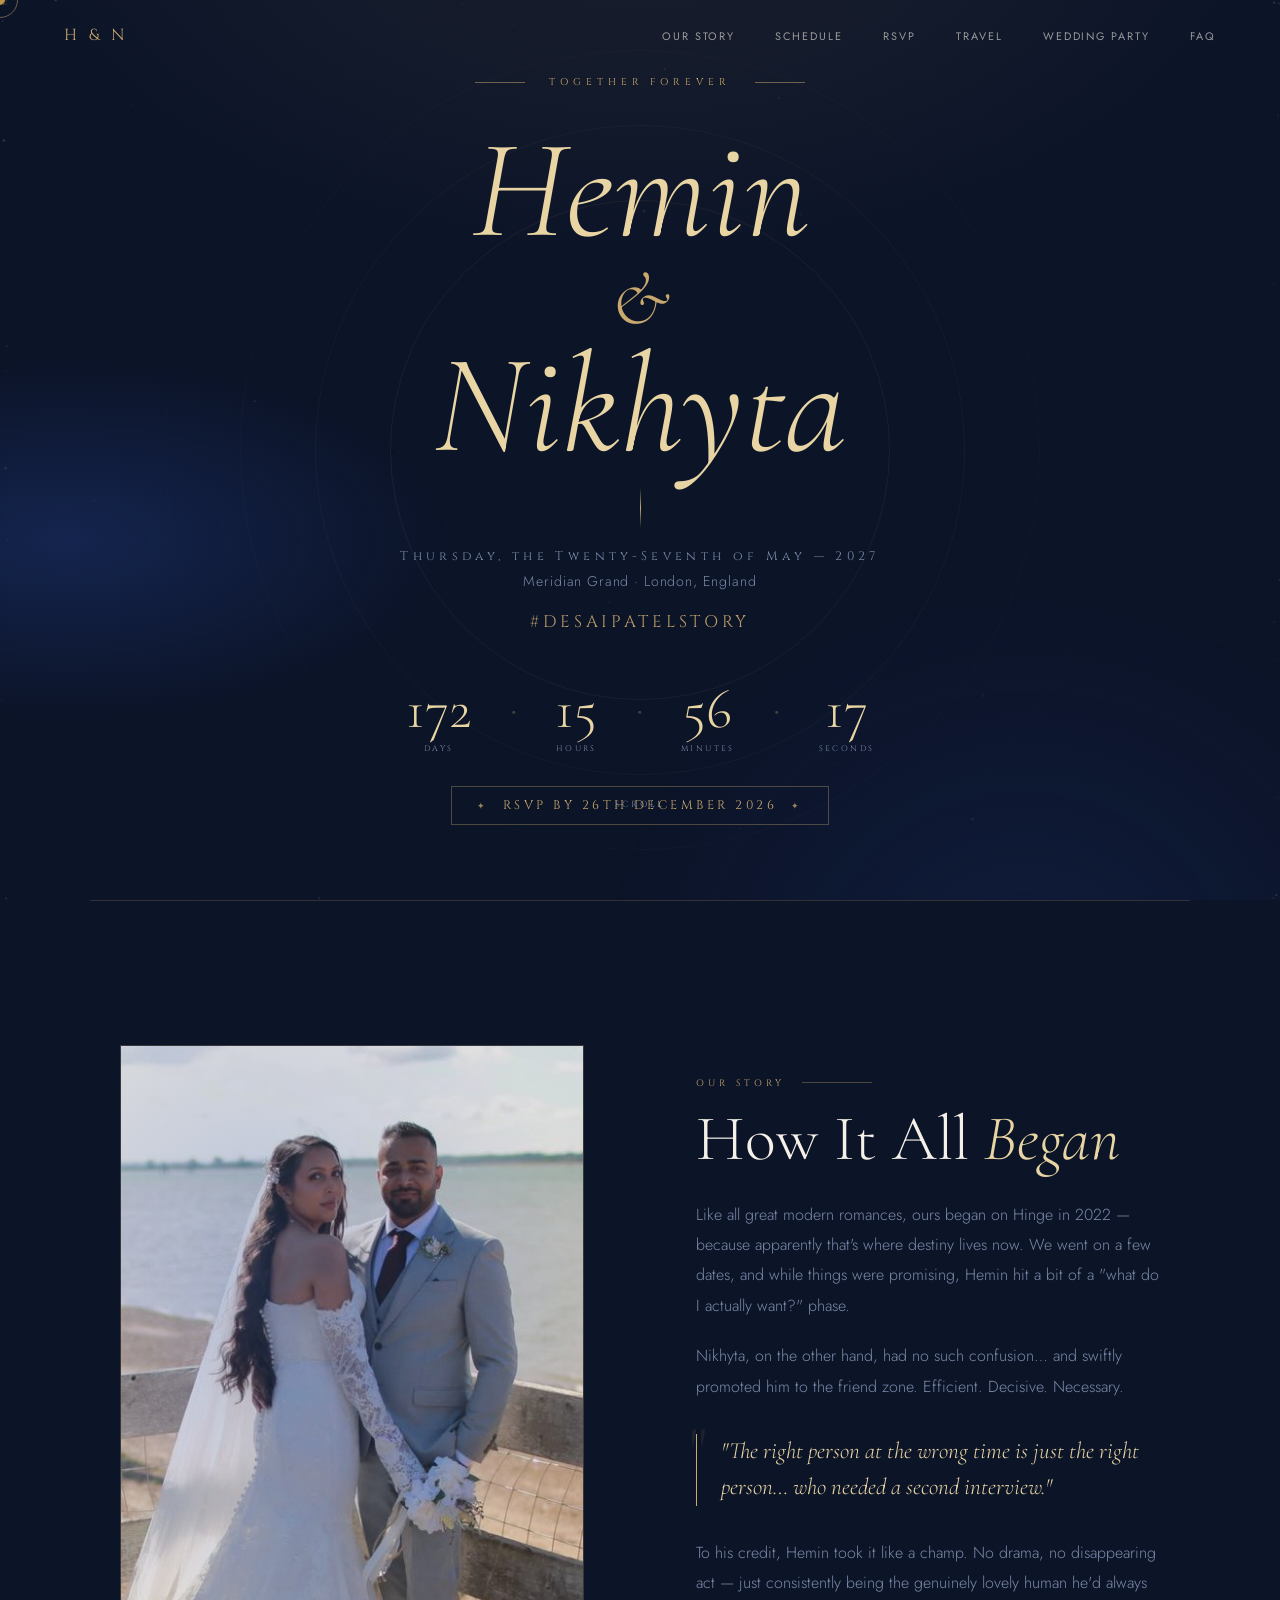
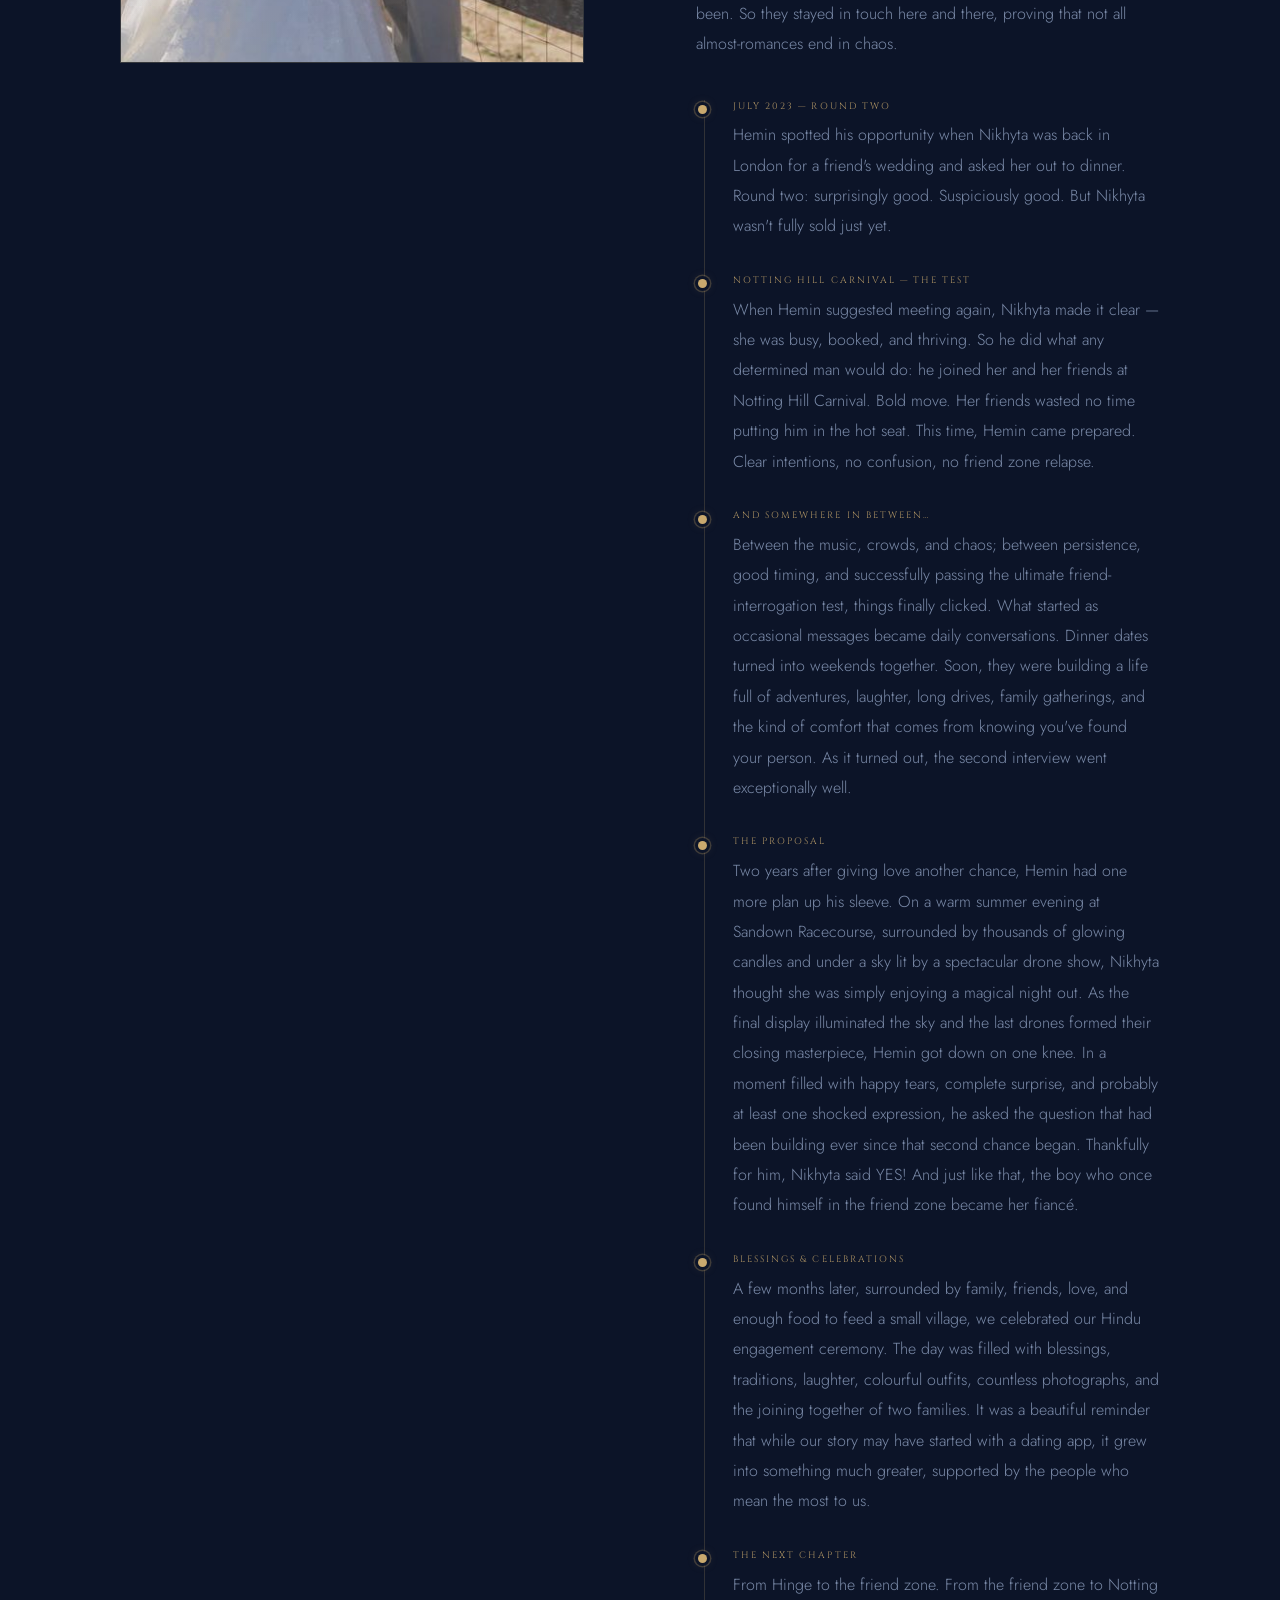
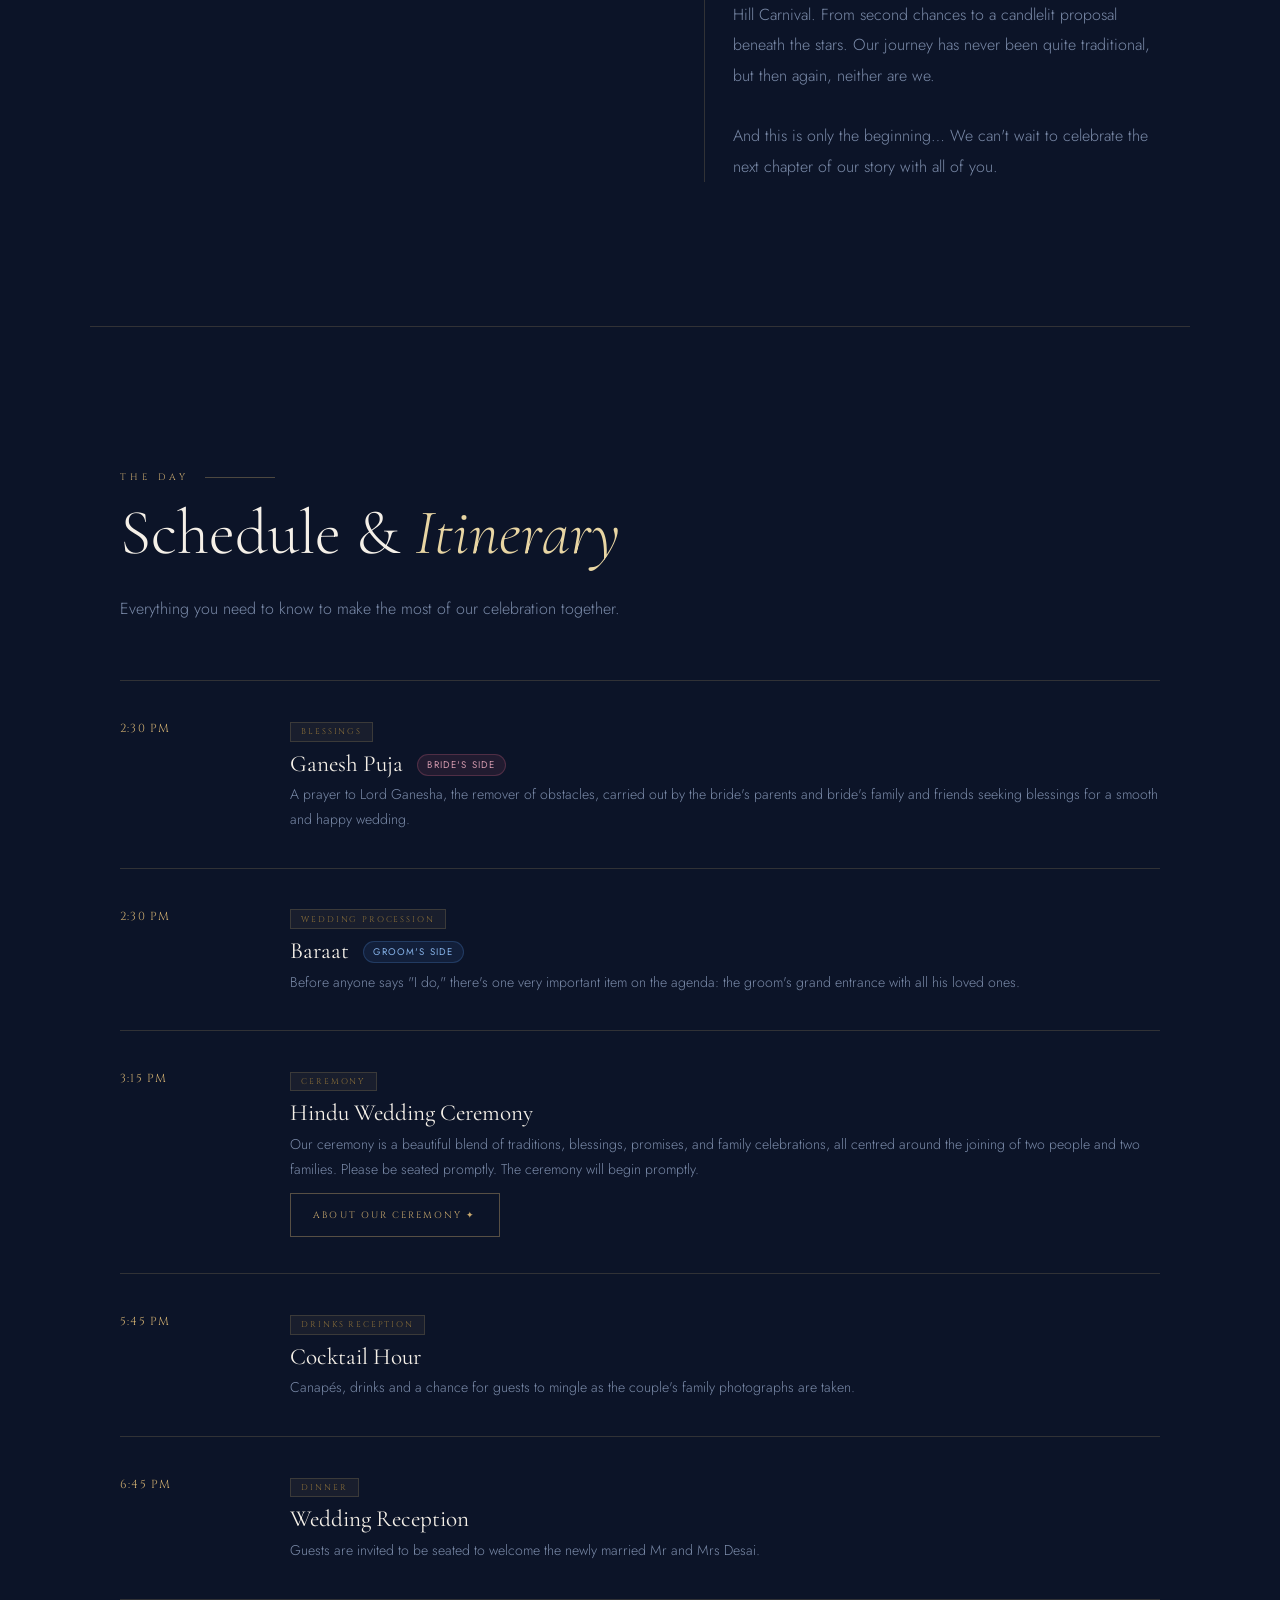
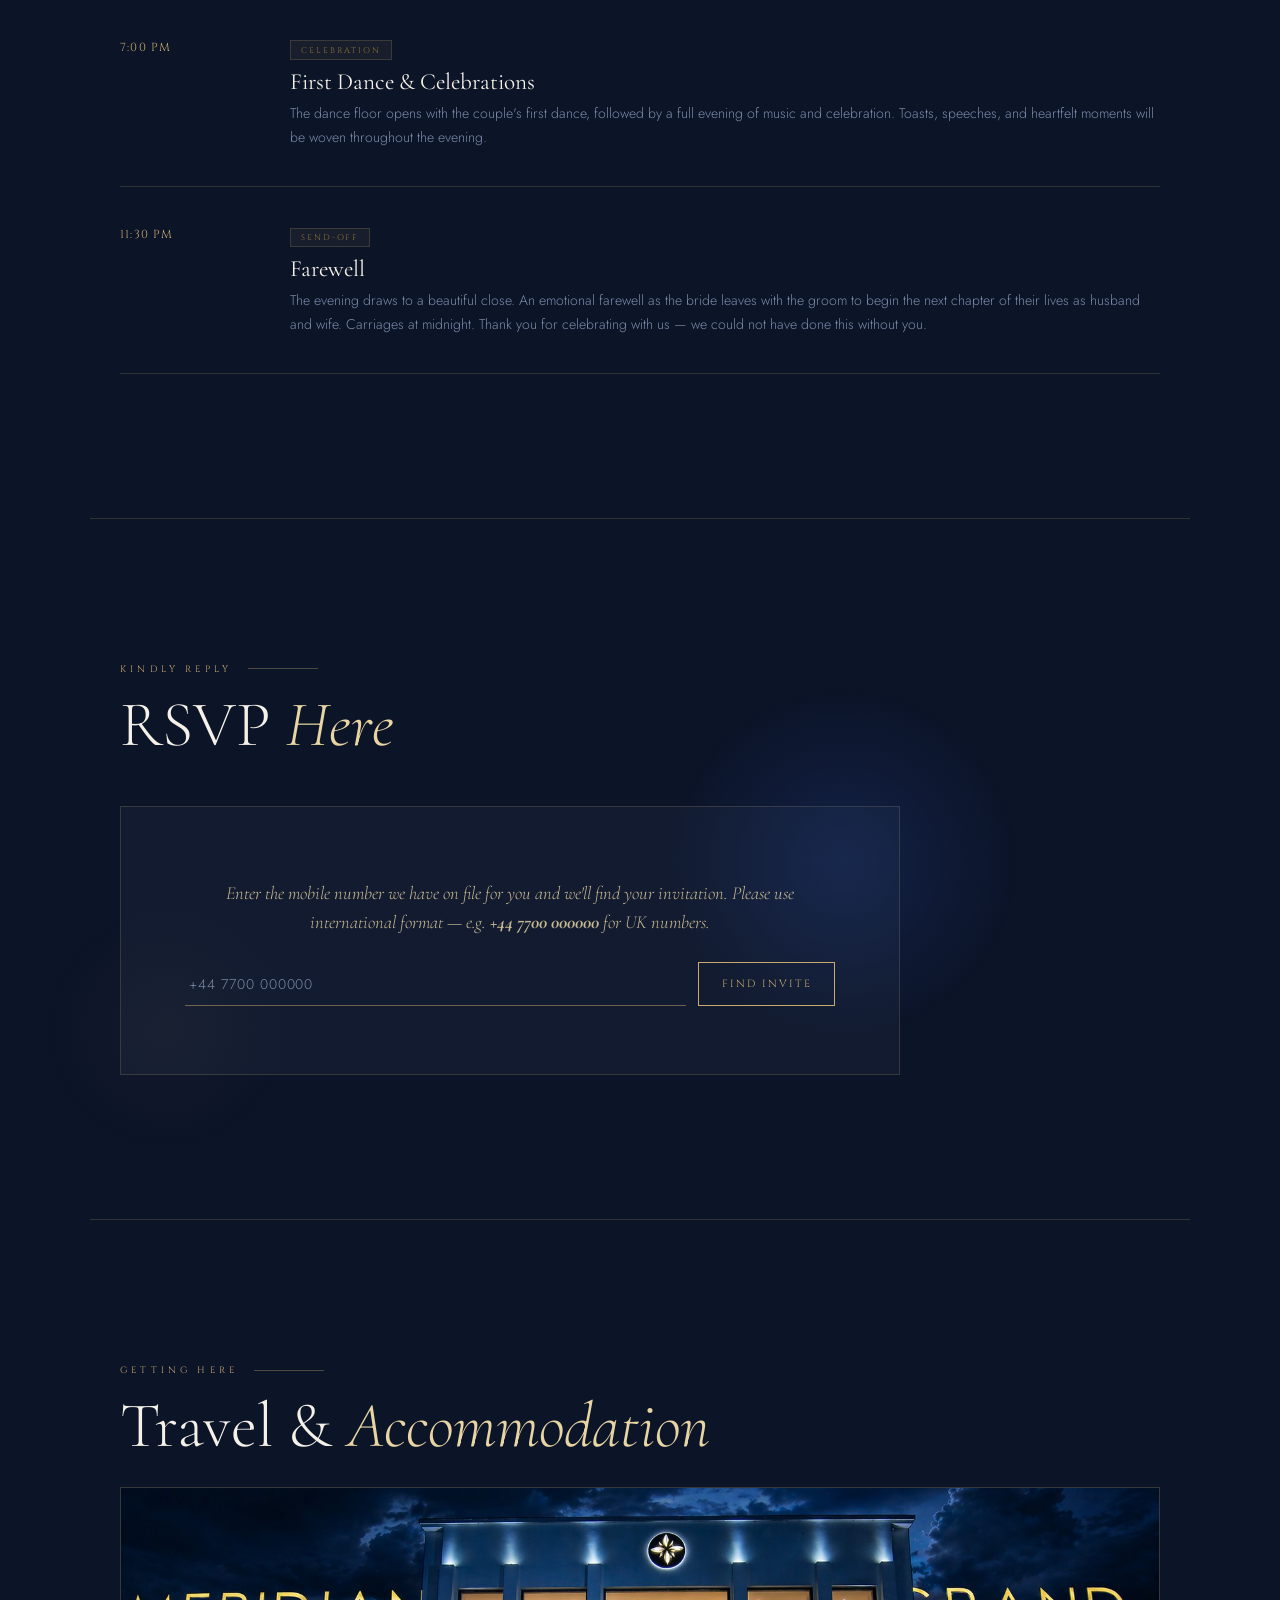
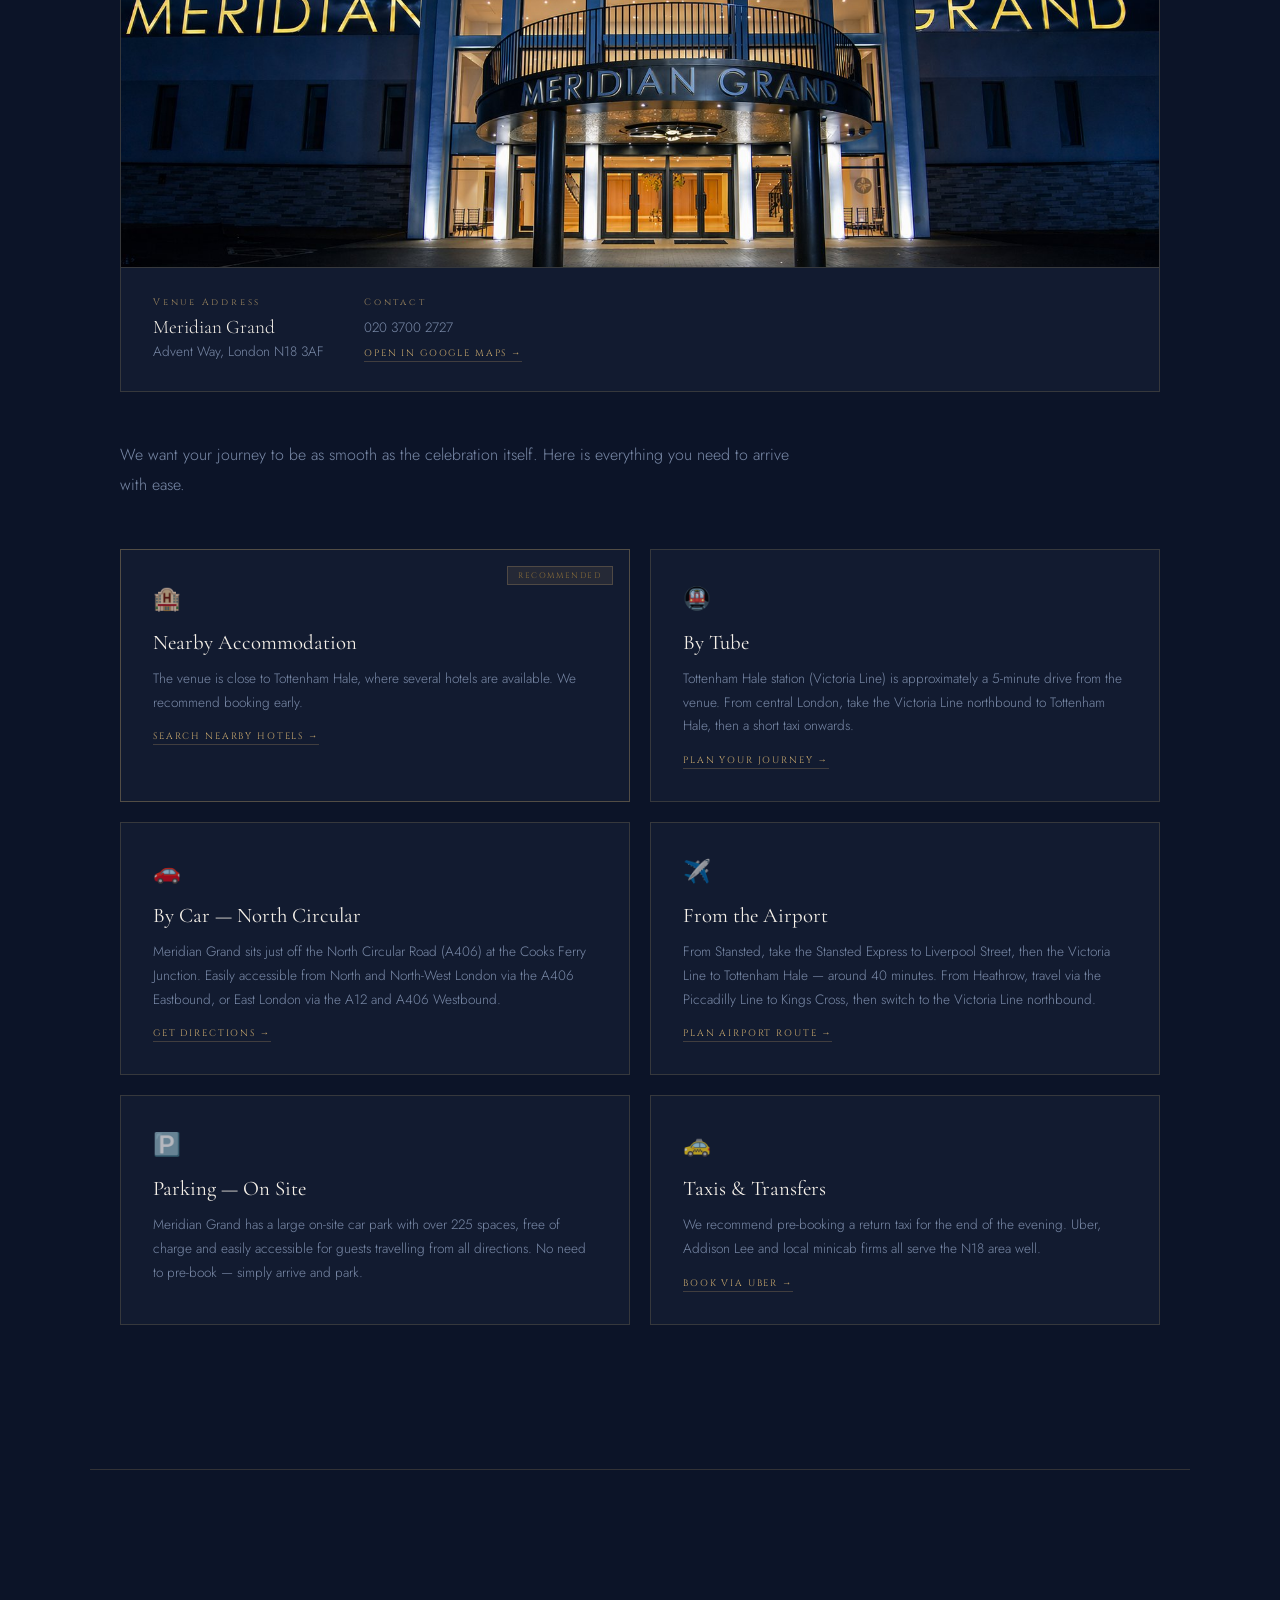
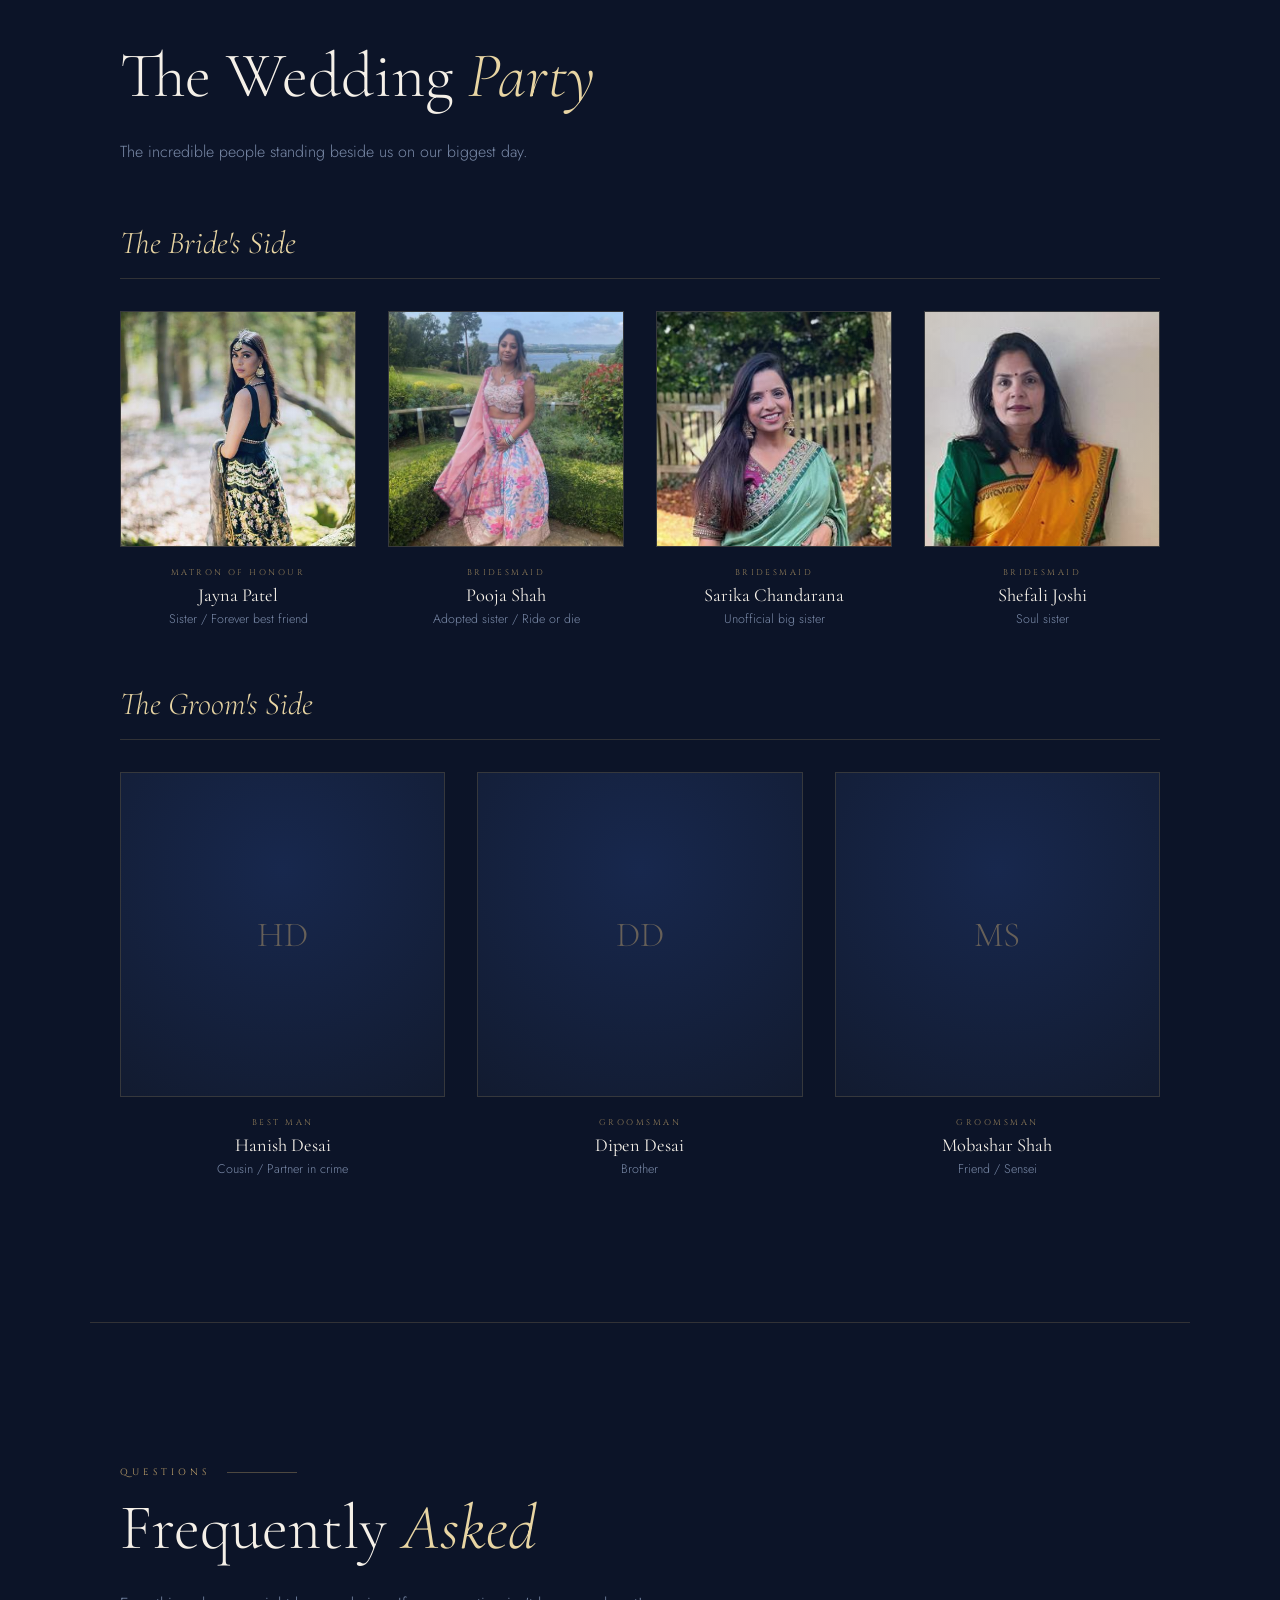
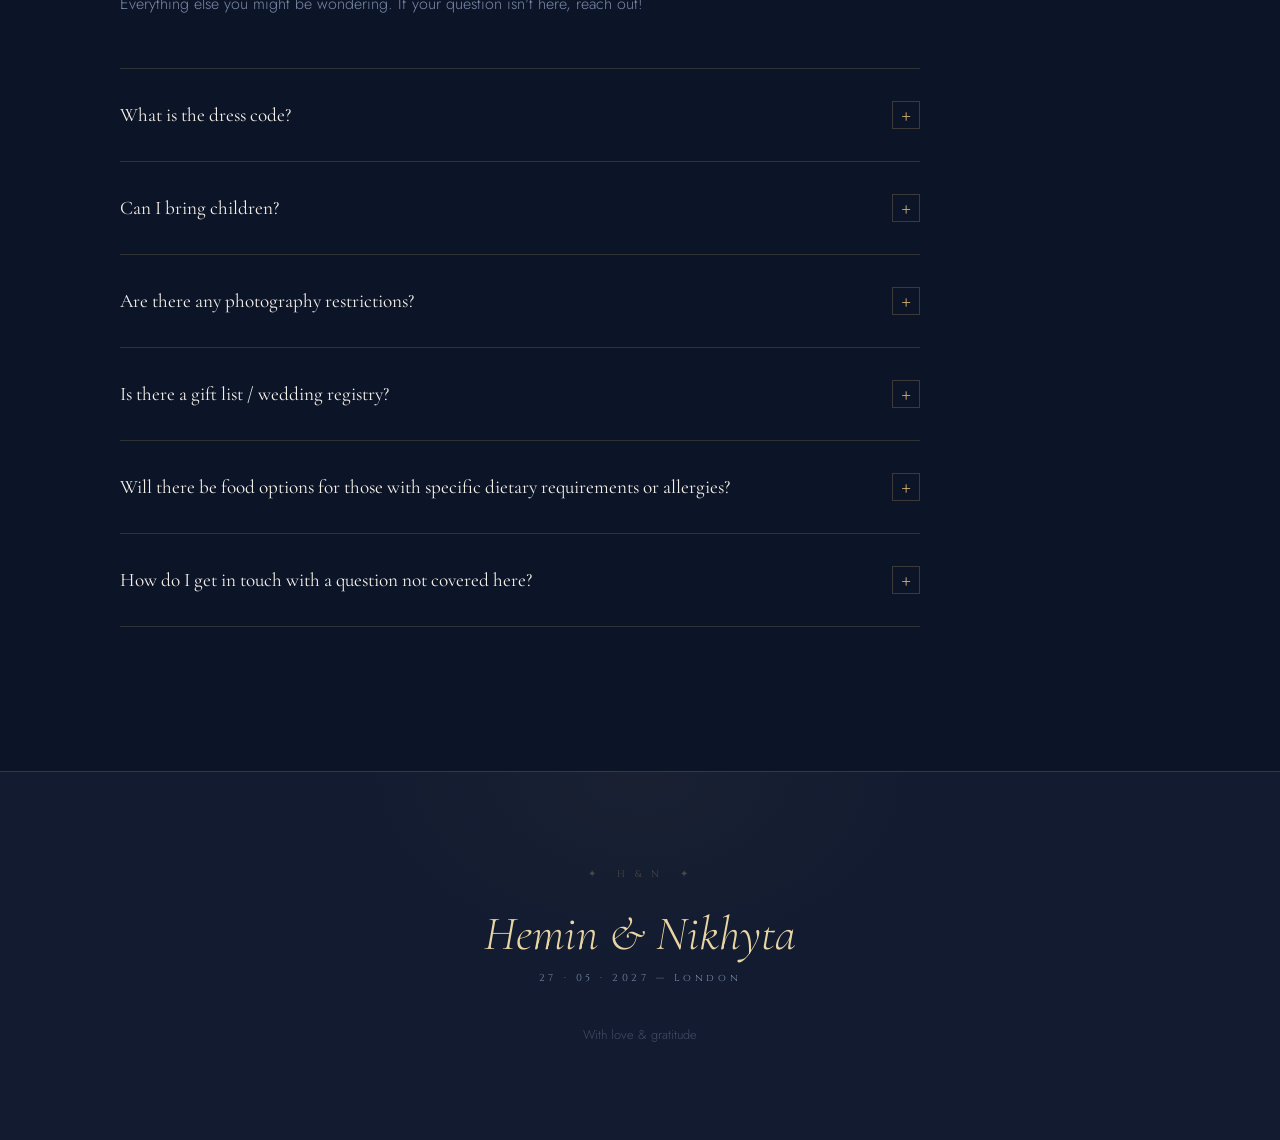
==== commit b6ef1f88: "Update index.html" ====
--- a/index.html
+++ b/index.html
@@ -1270,25 +1270,50 @@
 .ram-notice a { color: var(--gold); text-decoration: underline; text-underline-offset: 3px; }
 .ram-guest-list { display: flex; flex-direction: column; gap: 0.75rem; }
 .ram-guest-row {
+  padding: 0.75rem 0.9rem;
+  border: 0.5px solid var(--border);
+  border-radius: 3px;
+  font-size: 0.85rem;
+  display: flex;
+  flex-direction: column;
+  gap: 0.5rem;
+}
+.ram-guest-row-top {
   display: flex;
   align-items: center;
   justify-content: space-between;
-  padding: 0.7rem 0.9rem;
-  border: 0.5px solid var(--border);
-  border-radius: 3px;
-  font-size: 0.85rem;
 }
 .ram-guest-name { color: var(--ivory); }
 .ram-guest-status {
-  font-size: 0.72rem;
+  font-size: 0.68rem;
   font-family: 'Cinzel', serif;
   letter-spacing: 0.1em;
   text-transform: uppercase;
   padding: 0.2rem 0.6rem;
   border-radius: 2px;
+  white-space: nowrap;
 }
 .ram-guest-status.yes { color: #7fc47f; border: 0.5px solid rgba(127,196,127,0.3); background: rgba(127,196,127,0.07); }
 .ram-guest-status.no  { color: var(--muted); border: 0.5px solid rgba(122,138,168,0.3); background: rgba(122,138,168,0.07); }
+.ram-guest-details {
+  display: flex;
+  flex-wrap: wrap;
+  gap: 0.4rem;
+}
+.ram-detail-item {
+  font-size: 0.75rem;
+  color: var(--muted);
+  background: rgba(201,169,110,0.05);
+  border: 0.5px solid rgba(201,169,110,0.15);
+  border-radius: 2px;
+  padding: 0.15rem 0.5rem;
+  line-height: 1.5;
+}
+.ram-child-tag {
+  color: var(--gold-light);
+  border-color: rgba(201,169,110,0.3);
+  background: rgba(201,169,110,0.08);
+}
 .ceremony-modal-eyebrow {
   font-family: 'Cinzel', serif;
   font-size: 0.58rem;
@@ -2051,7 +2076,7 @@
 
 // ── RSVP ──
 // GOOGLE APPS SCRIPT ENDPOINT — replace with your deployed Web App URL
-var RSVP_ENDPOINT = "https://script.google.com/macros/s/AKfycbwmQ20fKGk2-UCwiw46S9UVvqcVNTDdIi1MI2htJBw19Hcs8-mYaW9szb7CoXxURUtB7g/exec";
+var RSVP_ENDPOINT = "https://script.google.com/macros/s/AKfycbxM_n5V3AUvPfp12ZE4x6U1VG5OcbwfPAF_8z-8XdZE2VXUc04PAlOGzDRpKkOLXPvIhQ/exec";
 
 // Stores guest data returned from lookup
 var _rsvpGuestData = null;
@@ -2339,25 +2364,47 @@
 
 // ── CEREMONY MODAL ──
 function _showRsvpAlreadyModal(data) {
-  var guests = (data.guests || []).filter(function(g){
-    return g && g.name && !/^\d{4}-\d{2}-\d{2}T/.test(g.name);
-  }).slice(0, 6);
-  var statuses = data.guestStatuses || [];
+  var guests = data.submittedGuests && data.submittedGuests.length
+    ? data.submittedGuests
+    : (data.guests || []).filter(function(g){
+        return g && g.name && !/^\d{4}-\d{2}-\d{2}T/.test(g.name);
+      }).slice(0, 6);
+
   var list = document.getElementById("ramGuestList");
   list.innerHTML = "";
+
   for (var i = 0; i < guests.length; i++) {
-    var status = (statuses[i] || "").toLowerCase();
-    var statusLabel = status === "no" ? "Declined" : "Attending";
-    var statusClass = status === "no" ? "no" : "yes";
+    var g = guests[i];
+    var attending = String(g.attending || "Yes").toLowerCase();
+    var isYes = attending !== "no";
+    var statusLabel = isYes ? "Attending" : "Declined";
+    var statusClass = isYes ? "yes" : "no";
+
+    var details = "";
+    if (isYes) {
+      var parts = [];
+      if (g.dietary)  parts.push('<span class="ram-detail-item">🍽 ' + g.dietary + '</span>');
+      if (g.alcohol)  {
+        var alcLabel = g.alcohol === "yes" ? "Drinking" : g.alcohol === "some" ? "Just a glass or two" : "Not drinking";
+        parts.push('<span class="ram-detail-item">🥂 ' + alcLabel + '</span>');
+      }
+      if (g.allergy)  parts.push('<span class="ram-detail-item">⚠️ ' + g.allergy + '</span>');
+      if (String(g.child).toLowerCase() === "yes") parts.push('<span class="ram-detail-item ram-child-tag">Aged 11 or under</span>');
+      if (parts.length) details = '<div class="ram-guest-details">' + parts.join("") + '</div>';
+    }
+
     list.innerHTML +=
       '<div class="ram-guest-row">' +
-        '<span class="ram-guest-name">' + (guests[i].name || "") + '</span>' +
-        '<span class="ram-guest-status ' + statusClass + '">' + statusLabel + '</span>' +
+        '<div class="ram-guest-row-top">' +
+          '<span class="ram-guest-name">' + (g.name || "") + '</span>' +
+          '<span class="ram-guest-status ' + statusClass + '">' + statusLabel + '</span>' +
+        '</div>' +
+        details +
       '</div>';
   }
+
   document.getElementById("rsvpAlreadyModal").classList.add("open");
   document.body.style.overflow = "hidden";
-  // Reset phone step so it's clean if they close and retry
   var btn = document.getElementById("lookupBtn");
   if (btn) { btn.disabled = false; btn.textContent = "Find Invite"; }
 }
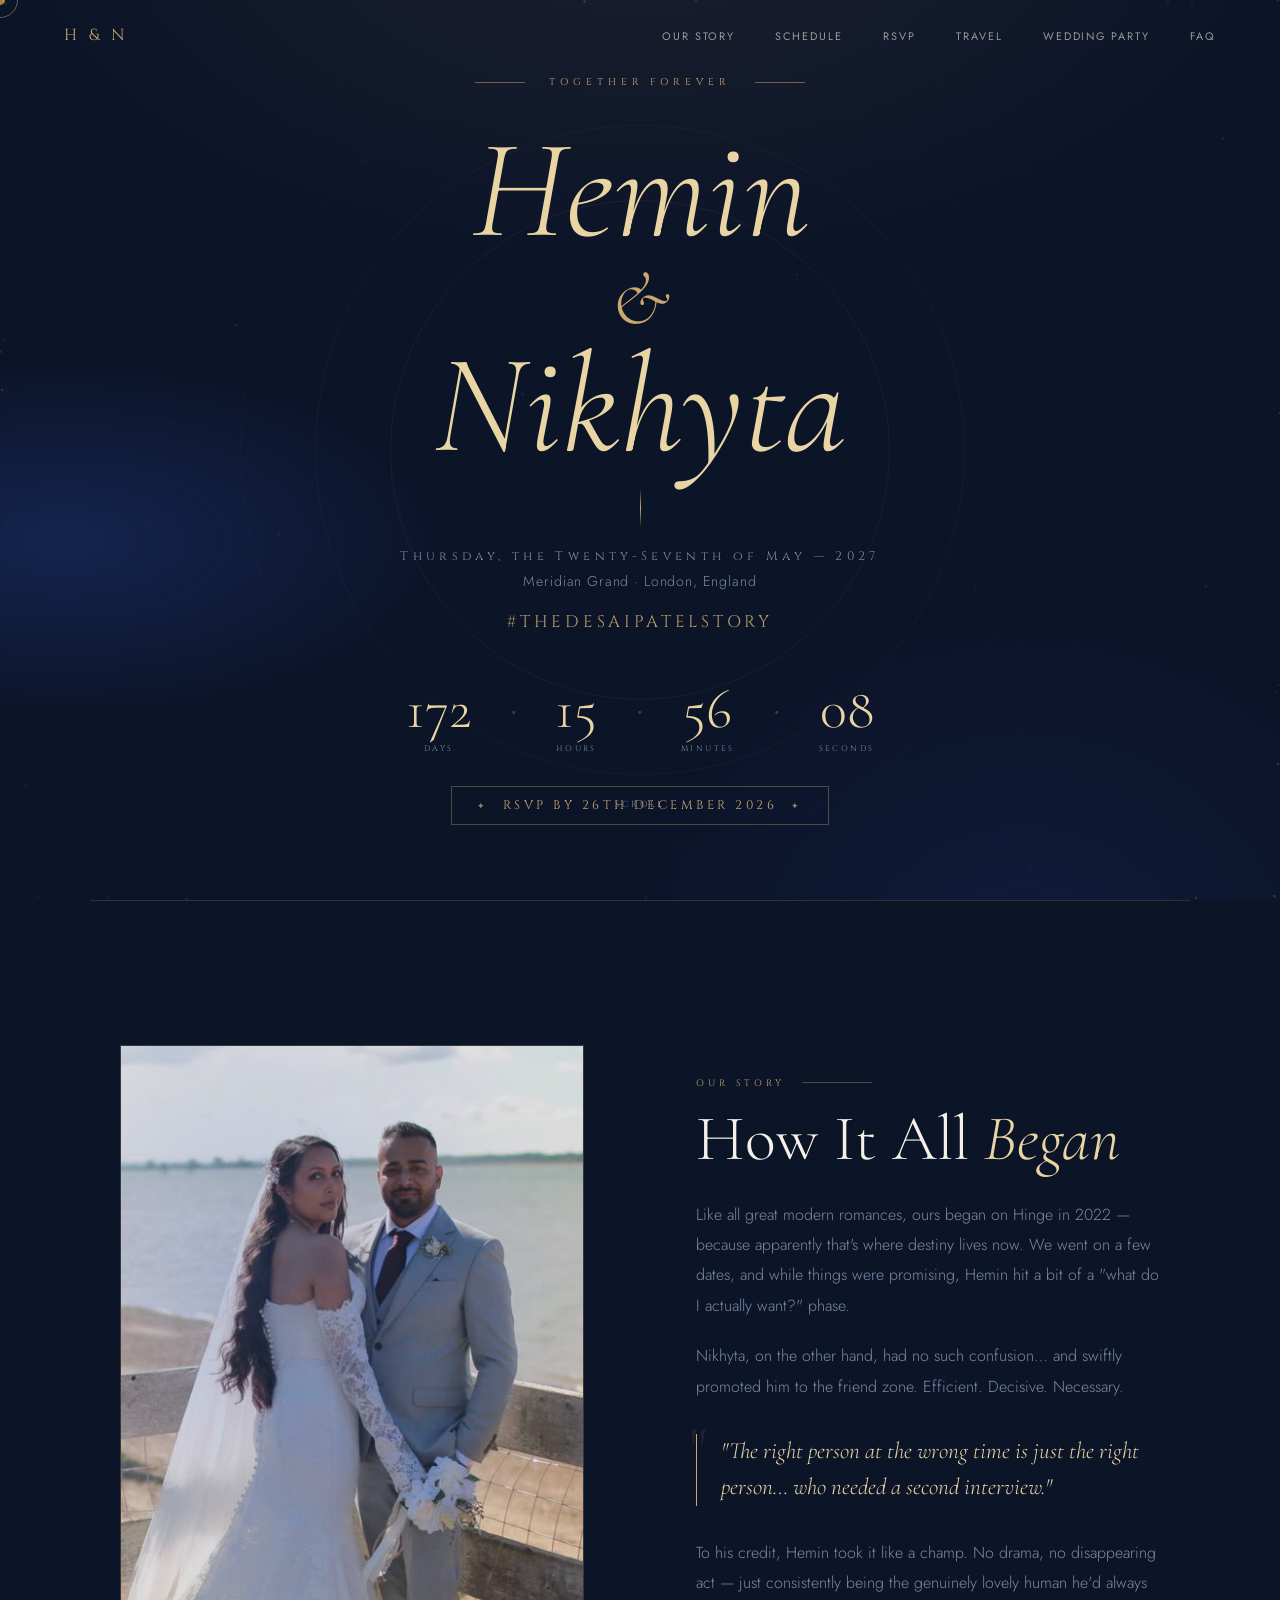
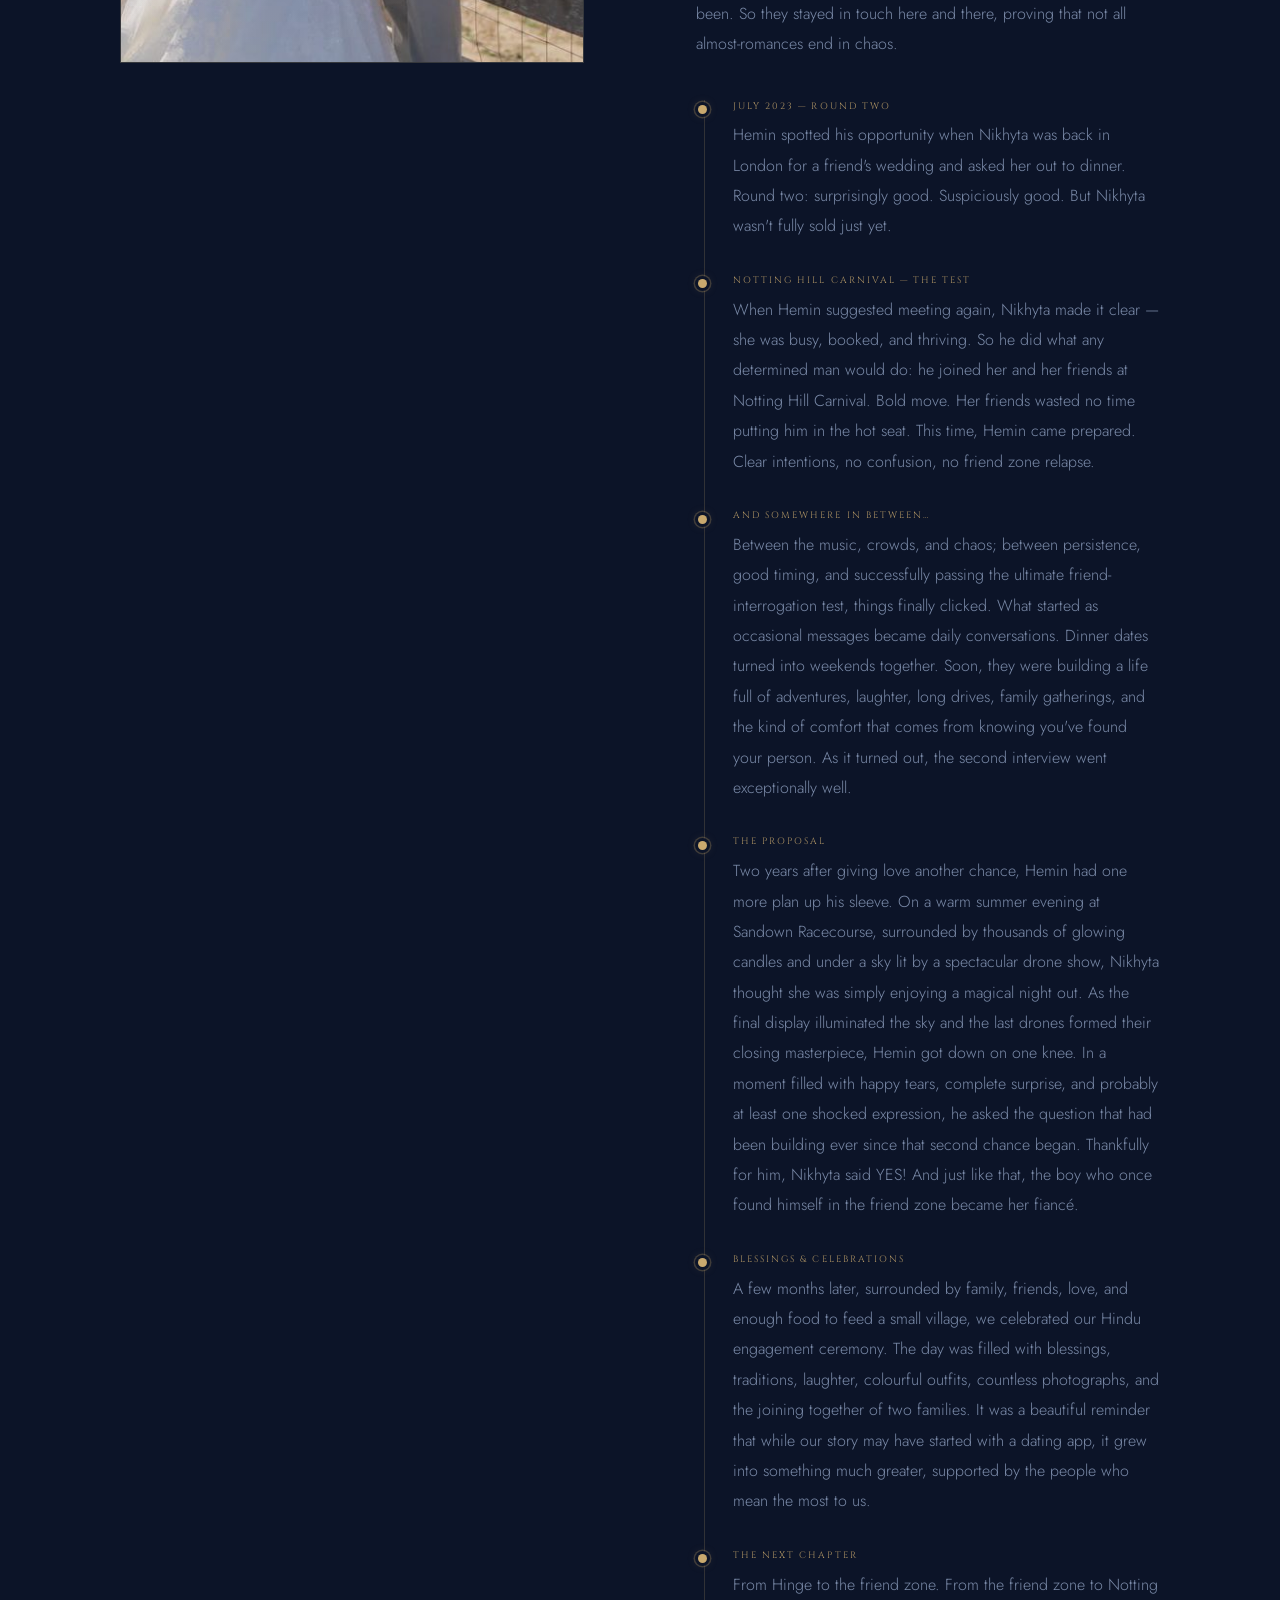
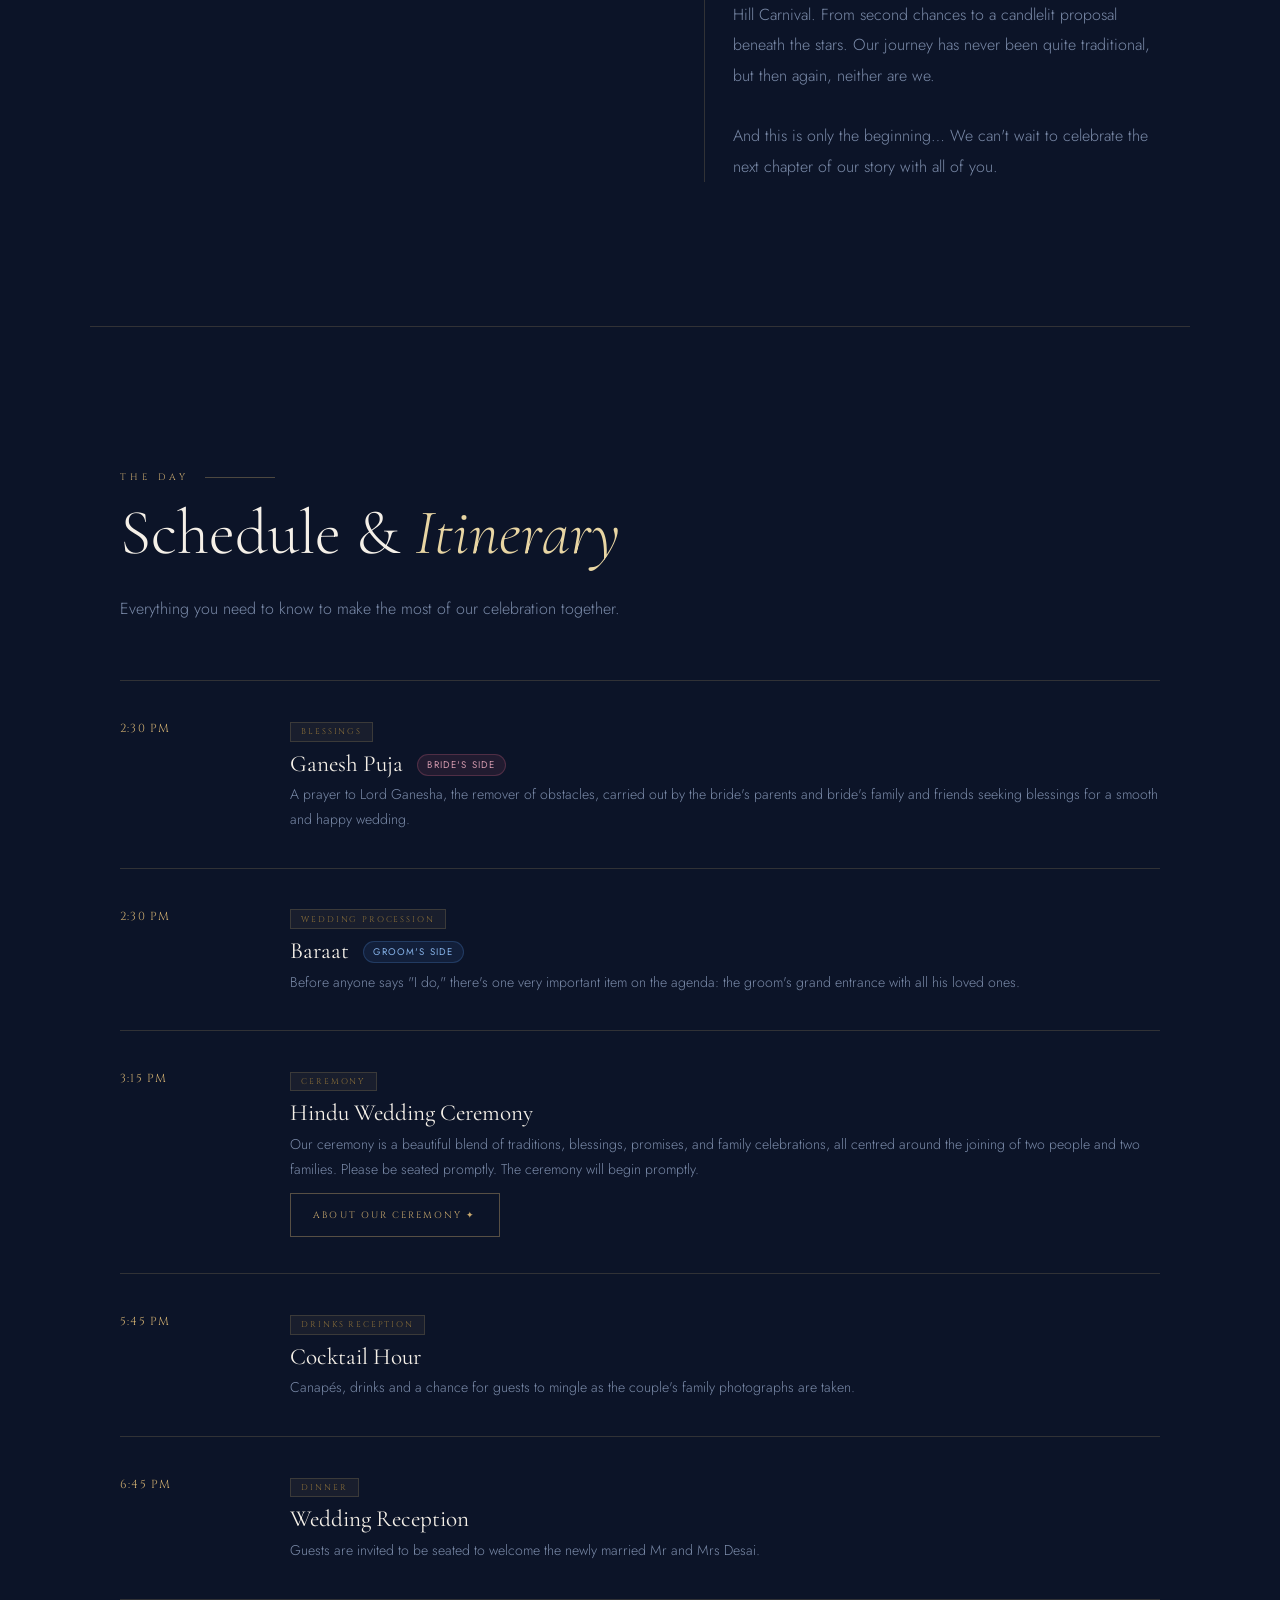
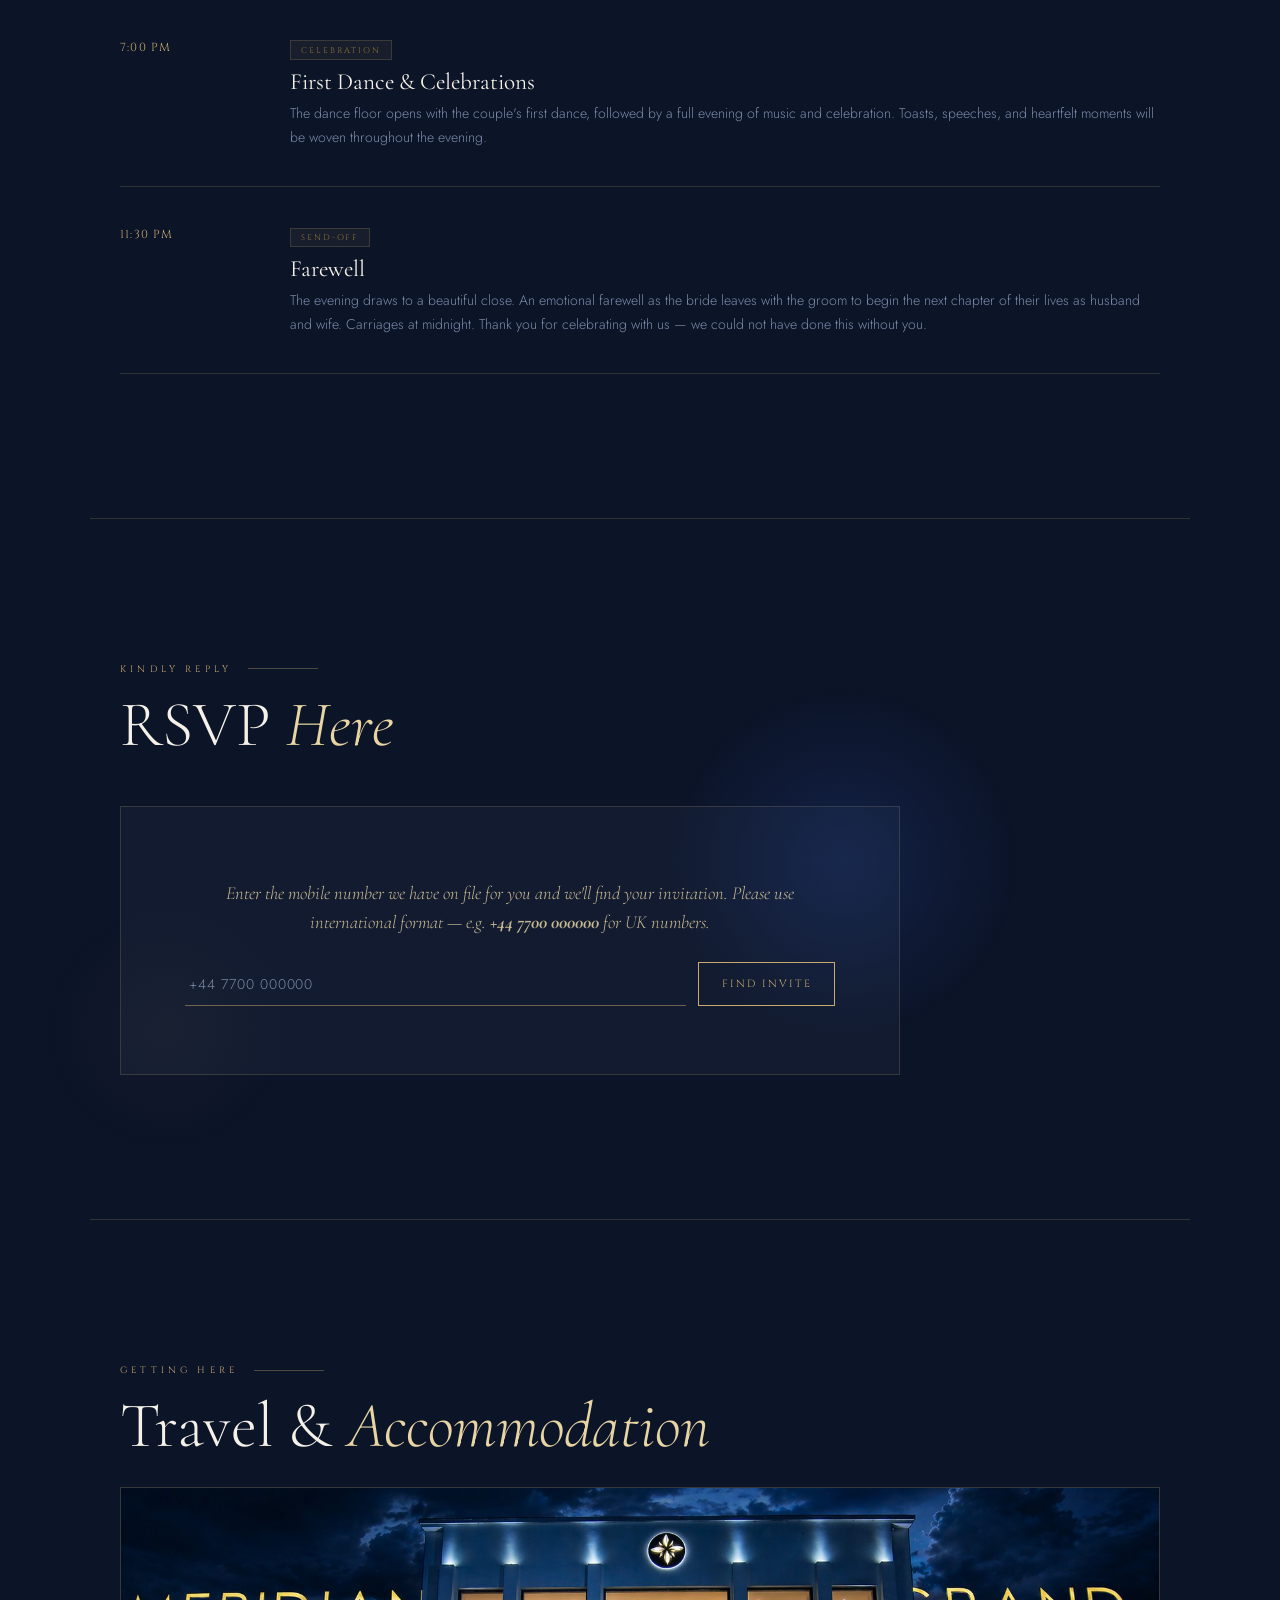
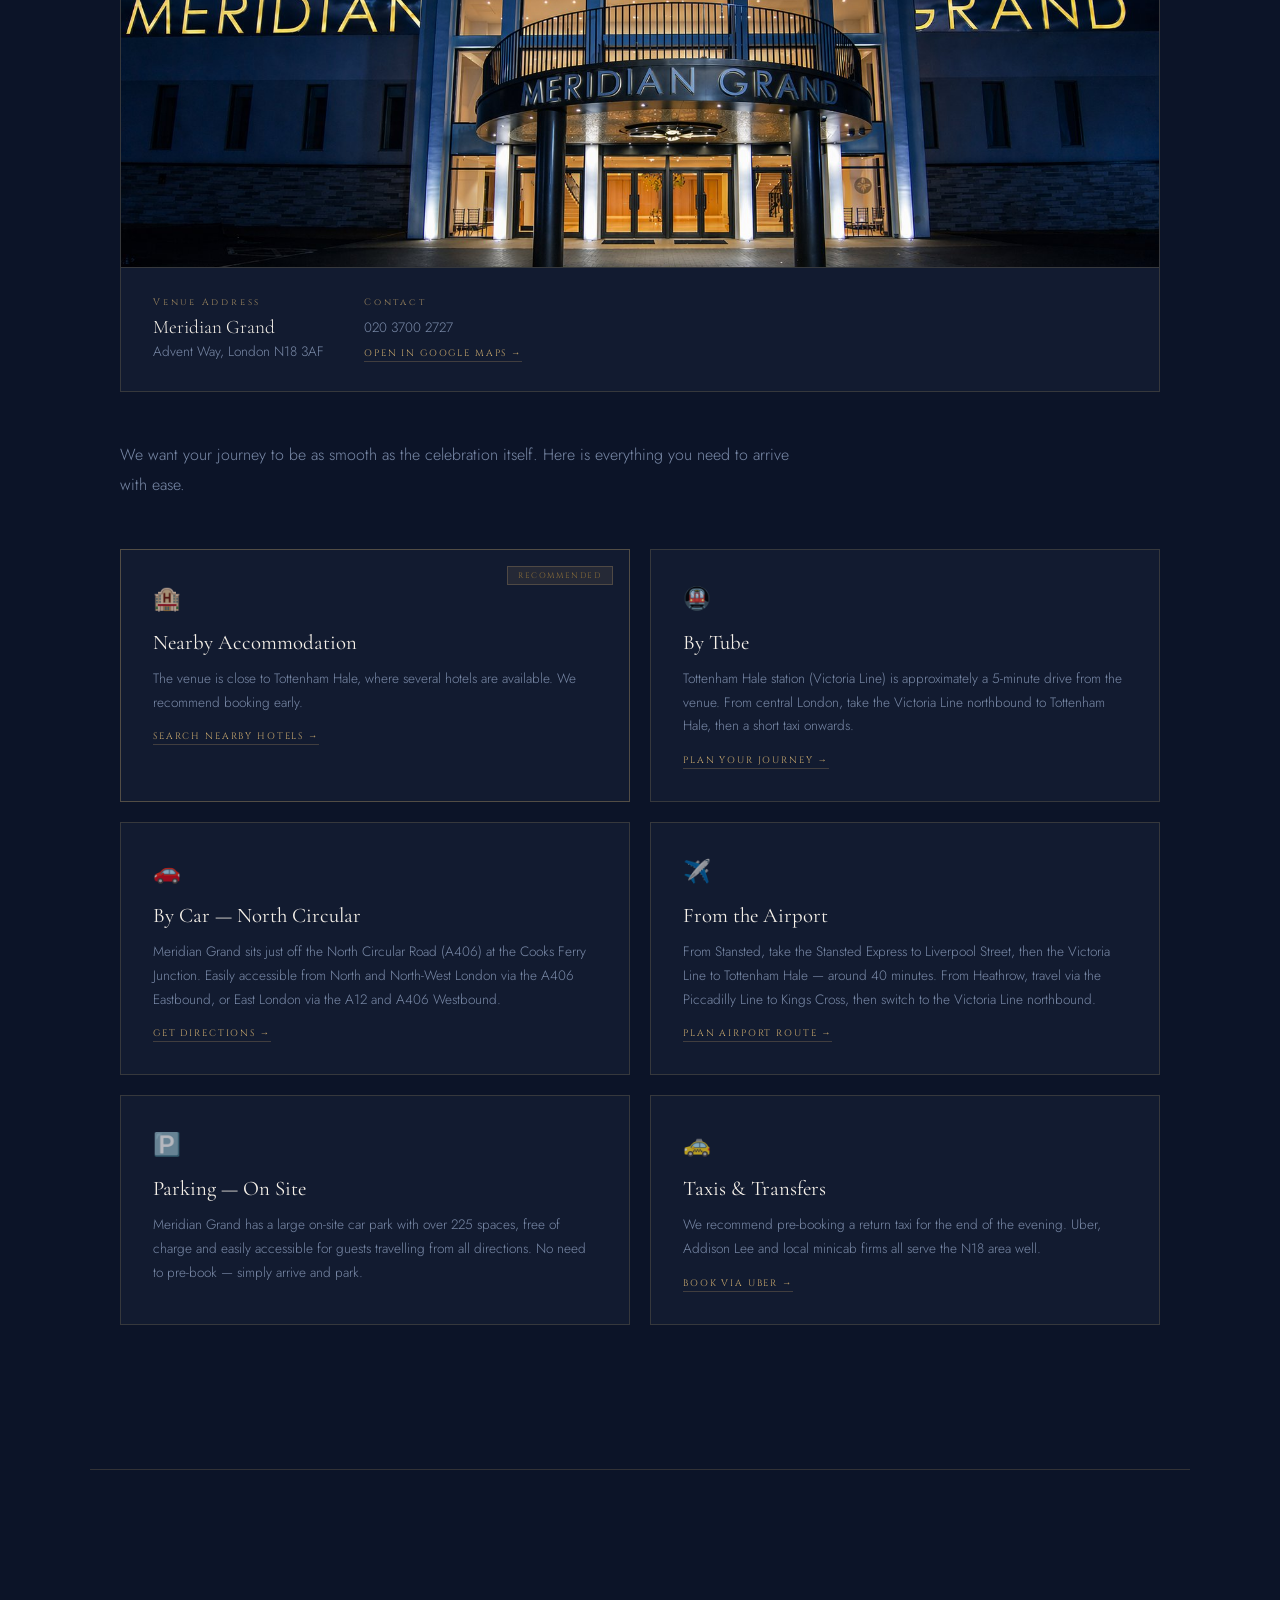
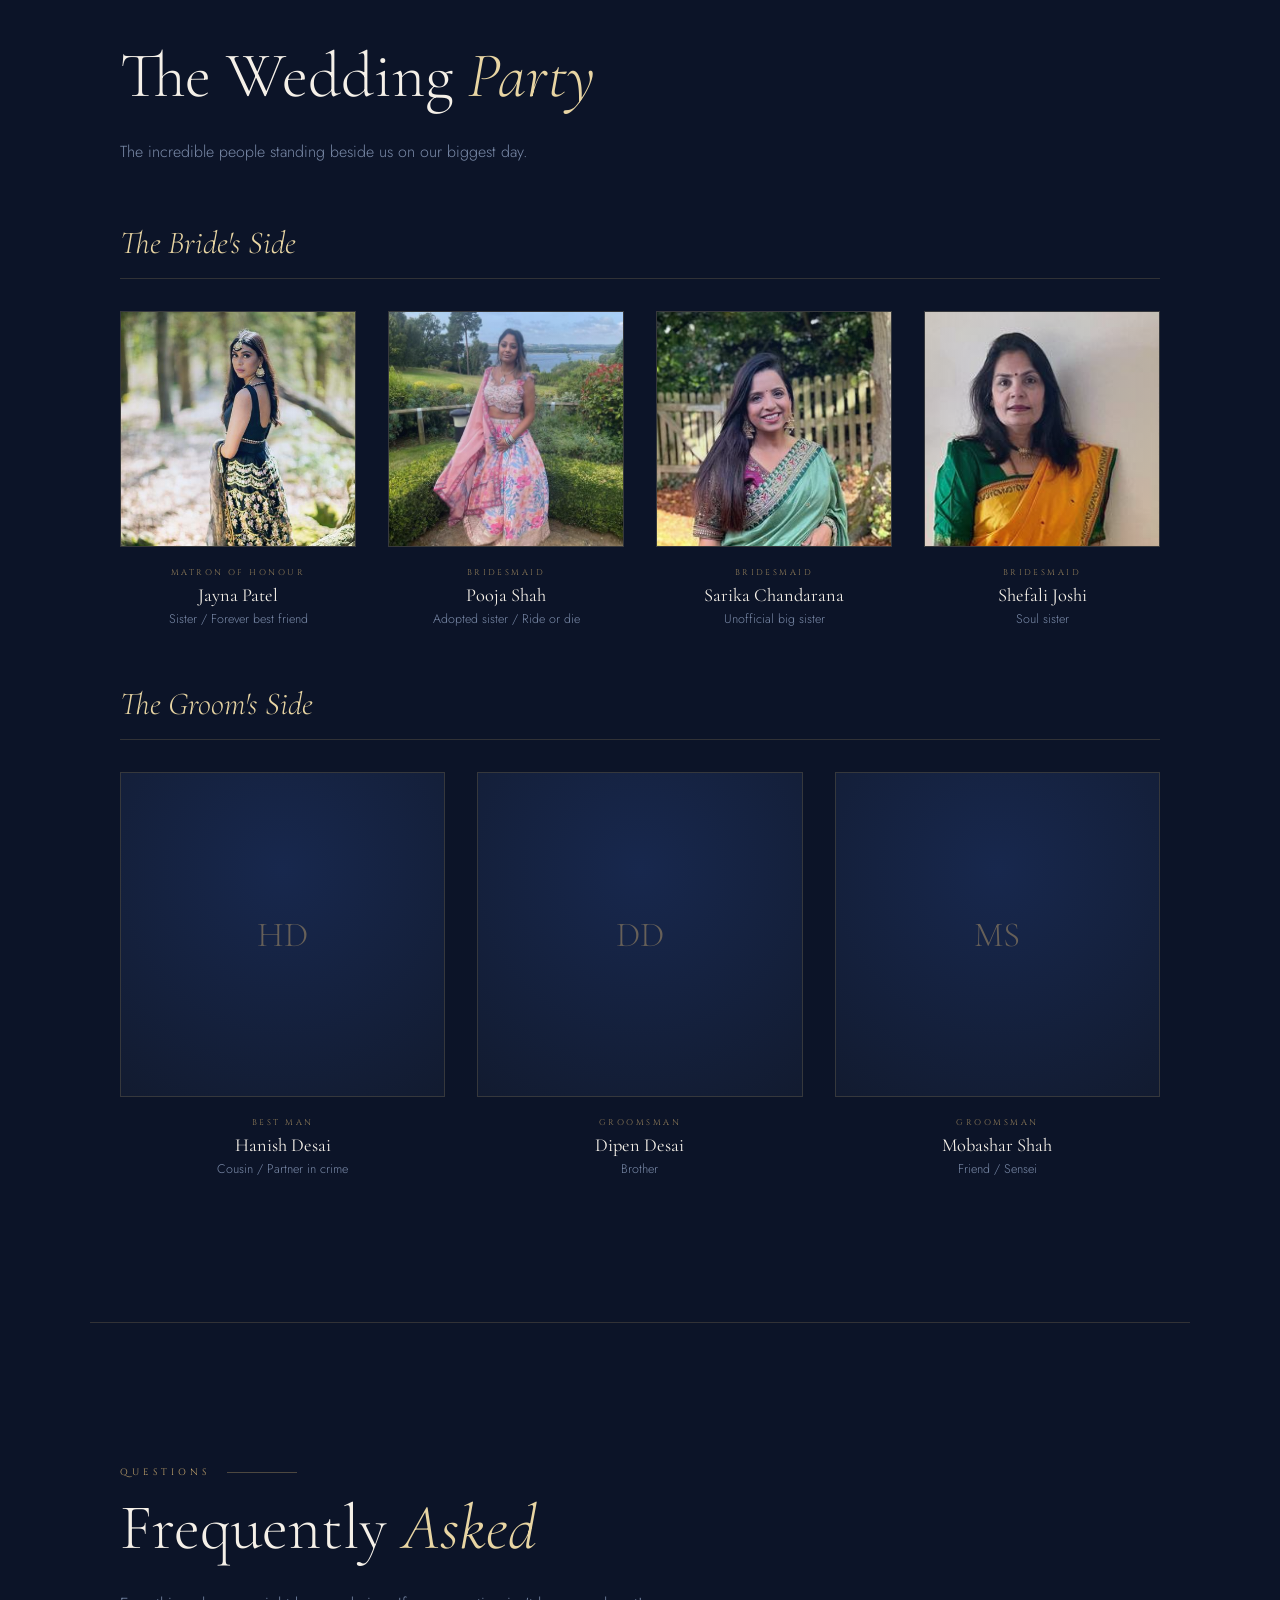
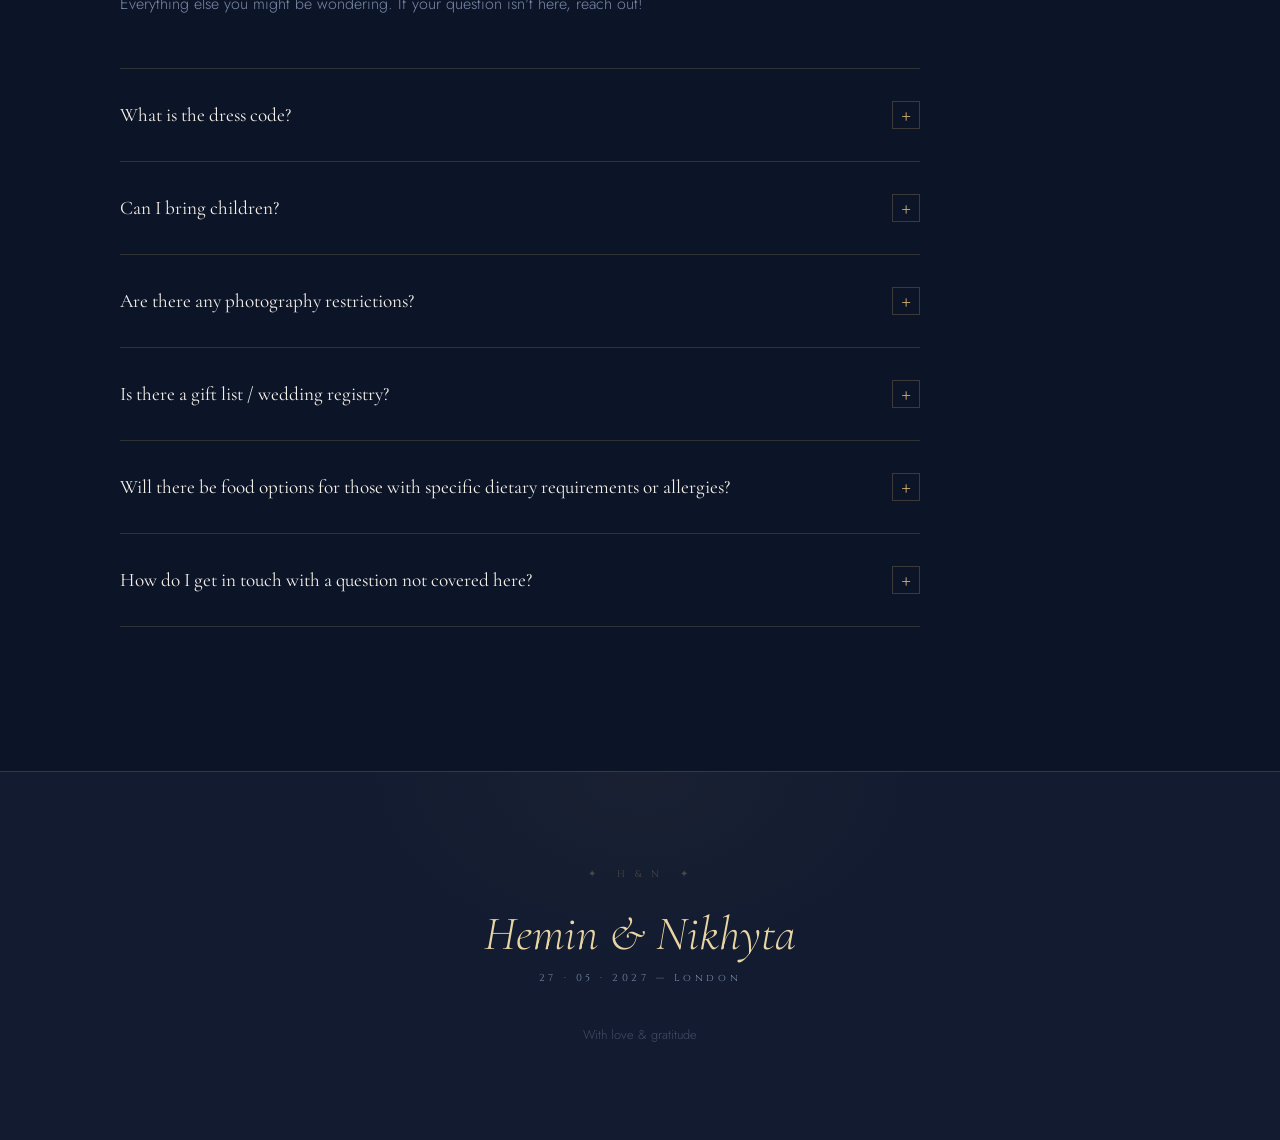
==== commit b244889b: "Update index.html" ====
--- a/index.html
+++ b/index.html
@@ -1015,7 +1015,7 @@
   position: fixed;
   inset: 0;
   background: rgba(5,8,18,0.45);
-  z-index: 310;
+  z-index: 190;
   opacity: 0;
   transition: opacity 0.35s;
   pointer-events: none;
@@ -1530,7 +1530,7 @@
     <div class="hero-meta">
       <div class="hero-date">Thursday, the Twenty-Seventh of May &mdash; 2027</div>
       <div class="hero-venue">Meridian Grand &middot; London, England</div>
-      <div class="hero-hashtag">#DesaiPatelStory</div>
+      <div class="hero-hashtag">#TheDesaiPatelStory</div>
     </div>
     <div class="hero-countdown" id="countdown">
       <div class="countdown-unit">
@@ -1899,7 +1899,7 @@
     </div>
     <div class="faq-item" onclick="toggleFAQ(this)">
       <div class="faq-question"><h3>Are there any photography restrictions?</h3><div class="faq-icon">+</div></div>
-      <div class="faq-answer">We have hired a wonderful professional photographer to capture every magical moment. We kindly ask that guests refrain from taking photos during the ceremony so we can all be fully present. Please remain seated where possible. After the ceremony, please snap away and share with #DesaiPatelStory</div>
+      <div class="faq-answer">We have hired a wonderful professional photographer to capture every magical moment. We kindly ask that guests refrain from taking photos during the ceremony so we can all be fully present. Please remain seated where possible. After the ceremony, please snap away and share with #TheDesaiPatelStory</div>
     </div>
     <div class="faq-item" onclick="toggleFAQ(this)">
       <div class="faq-question"><h3>Is there a gift list / wedding registry?</h3><div class="faq-icon">+</div></div>
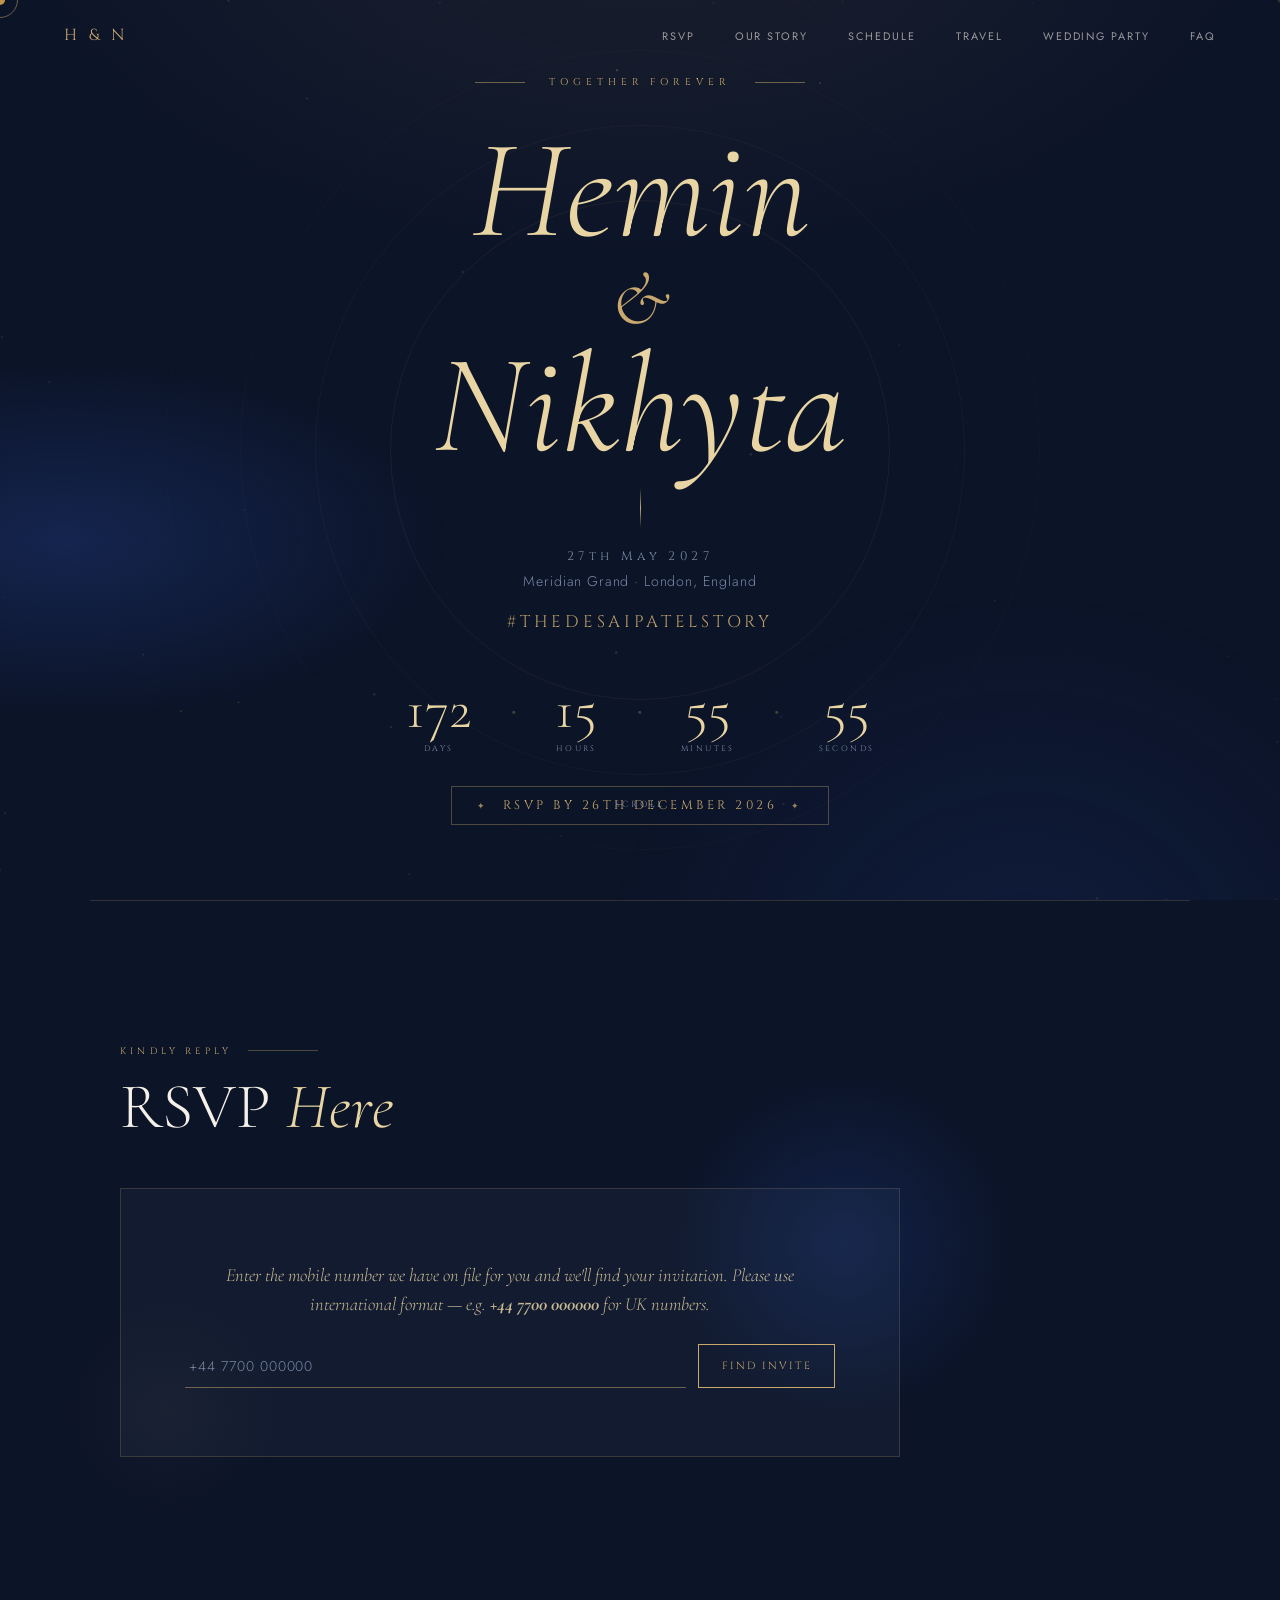
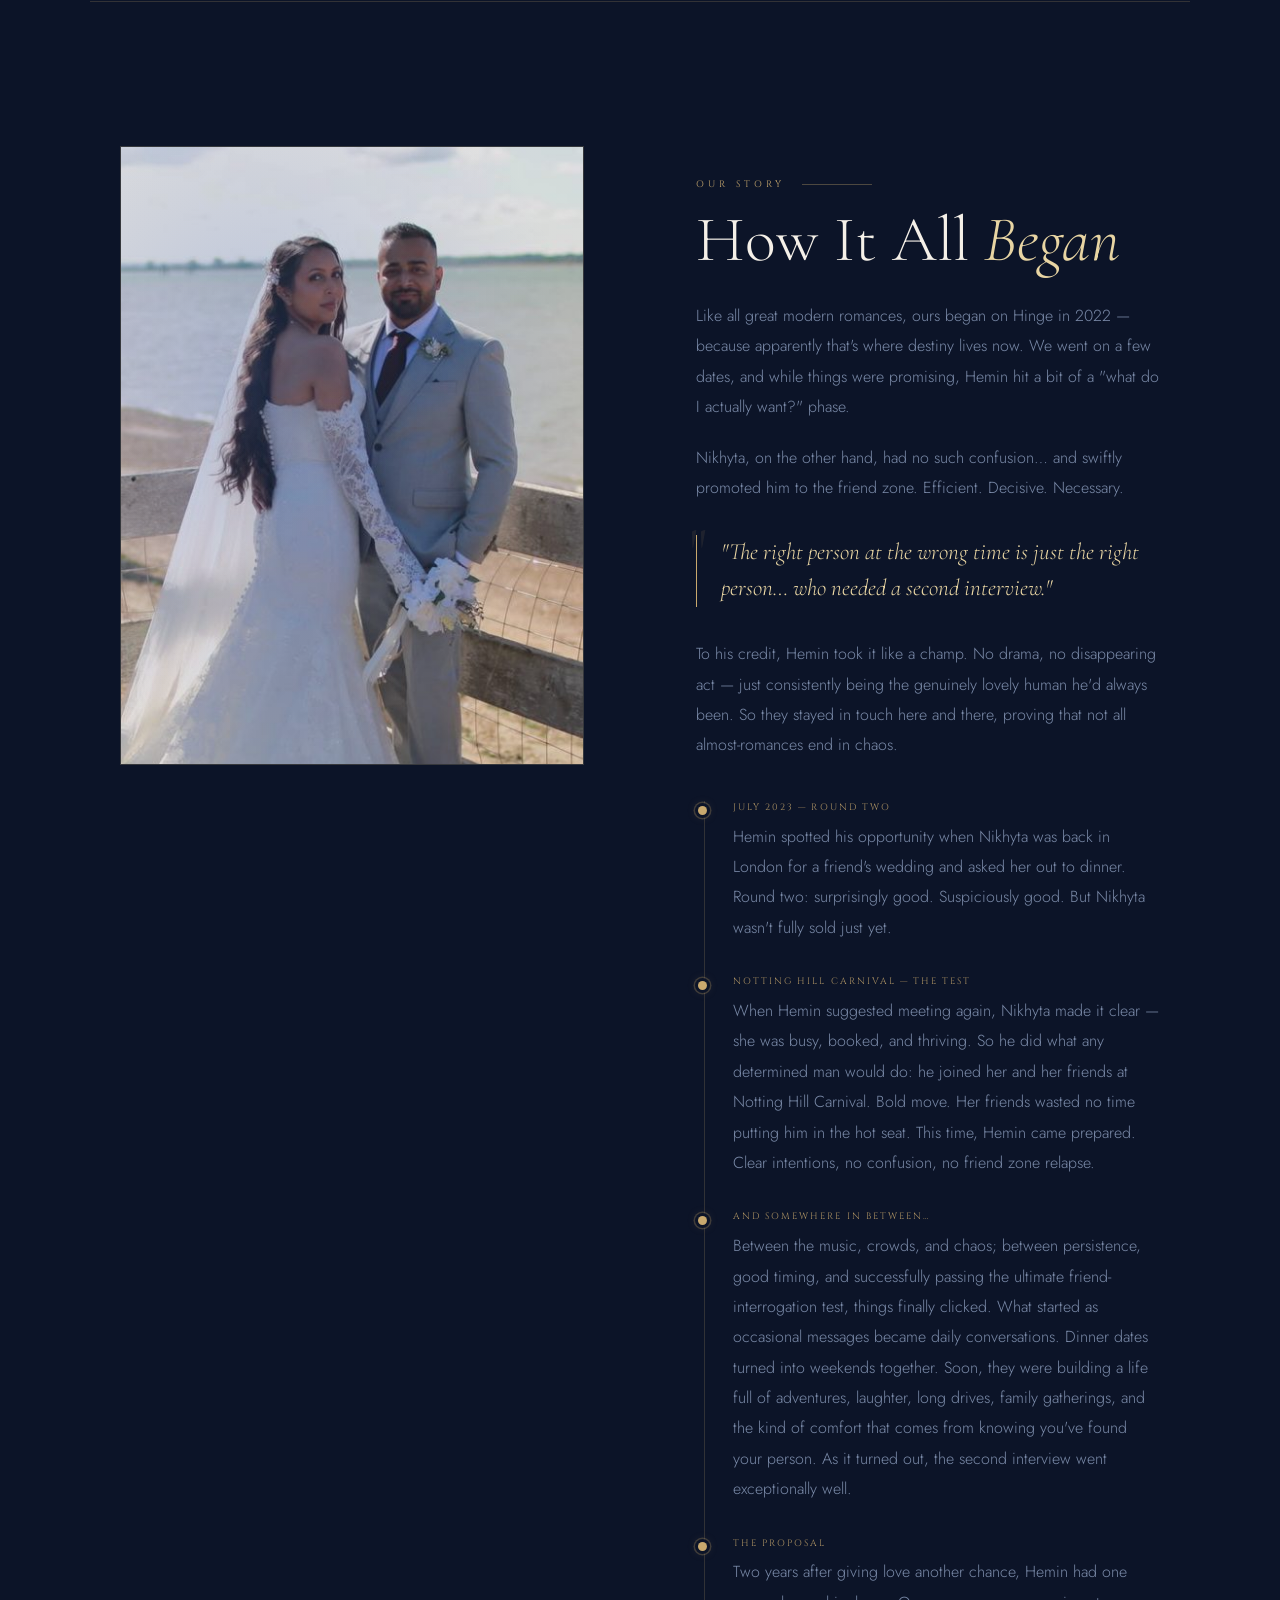
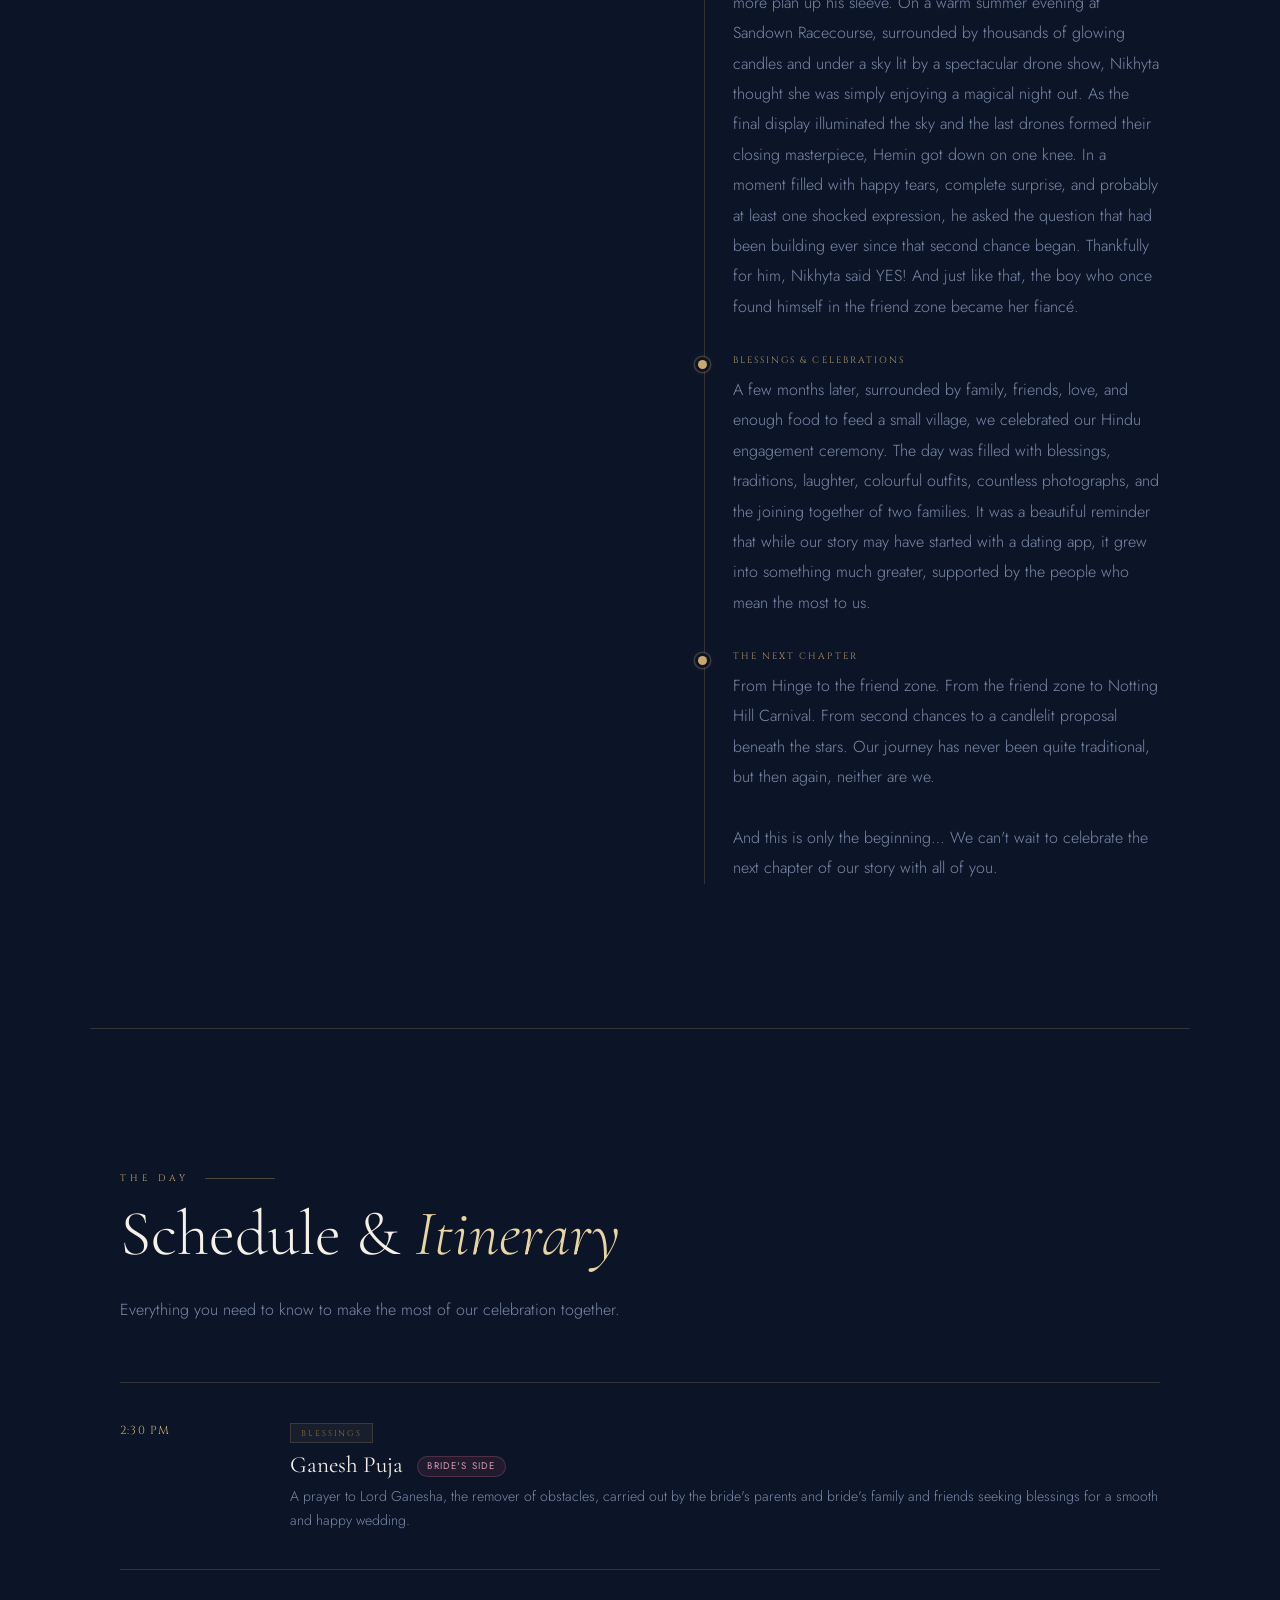
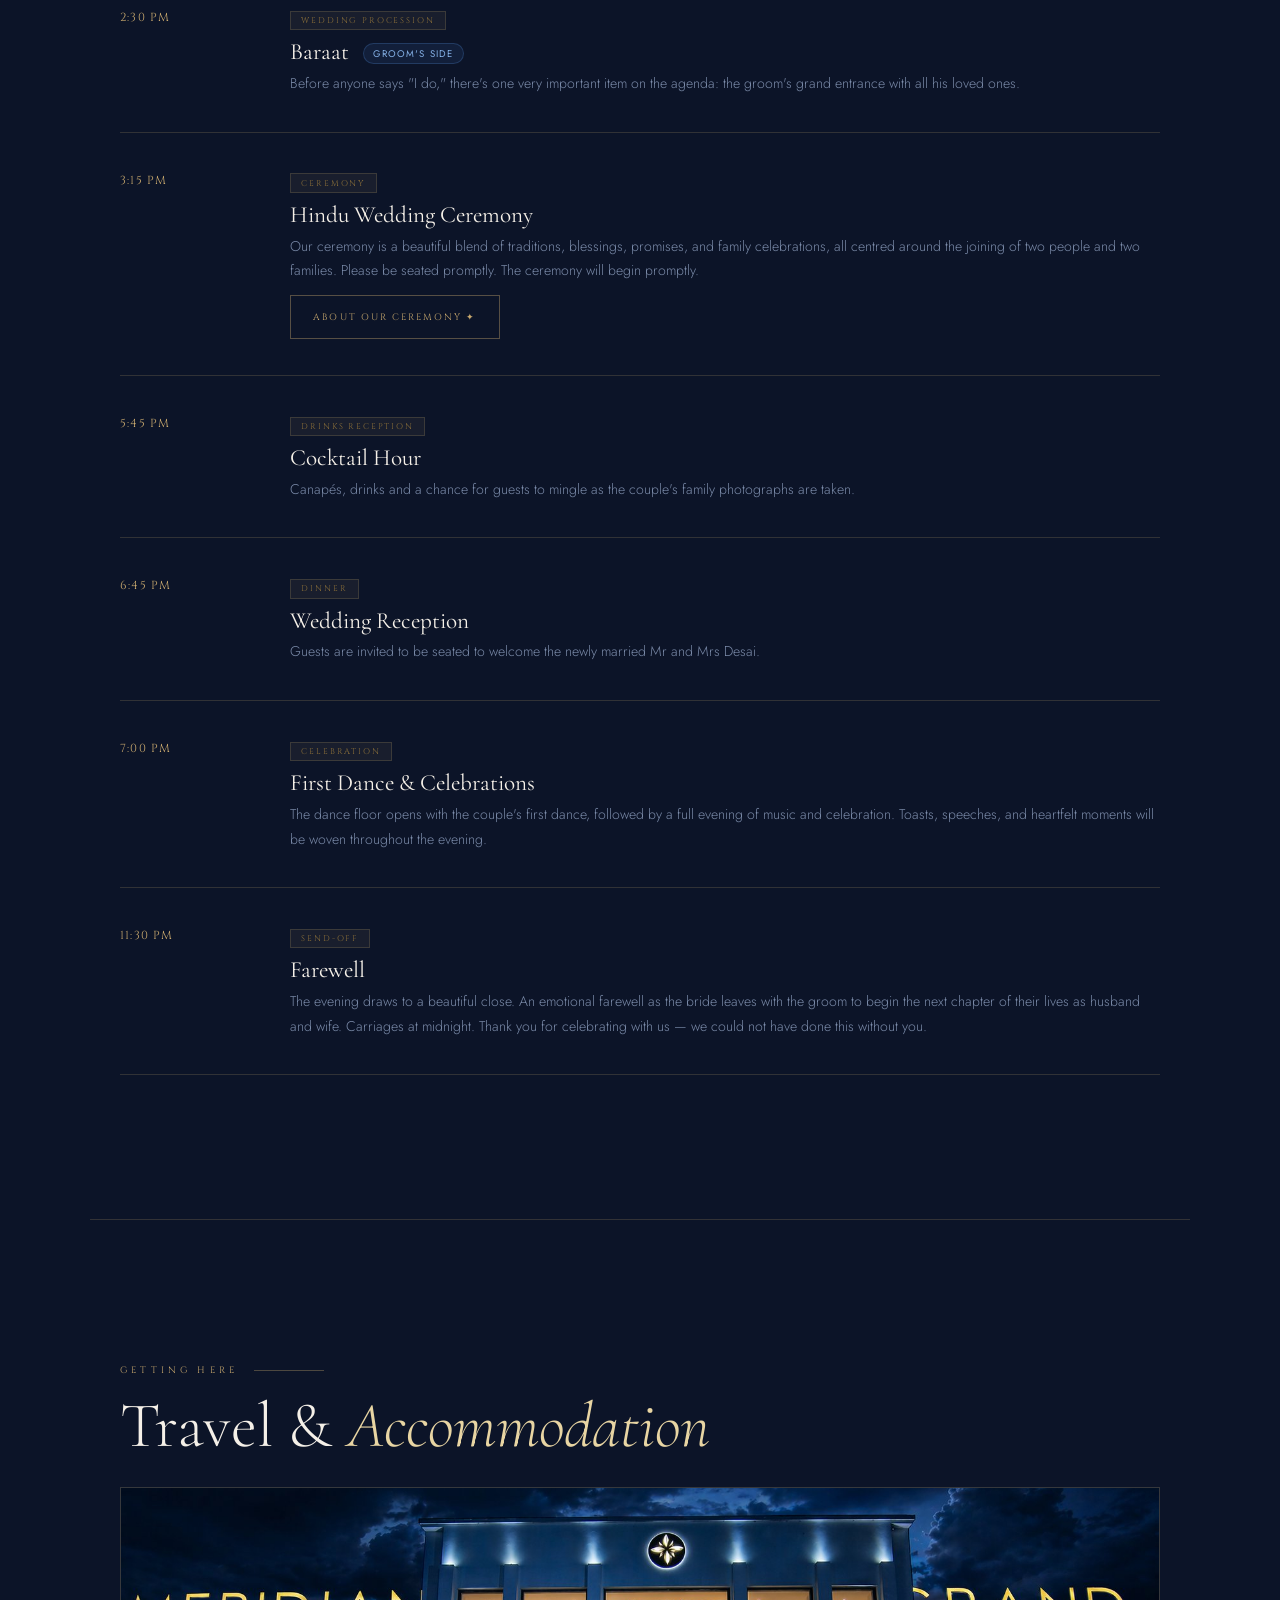
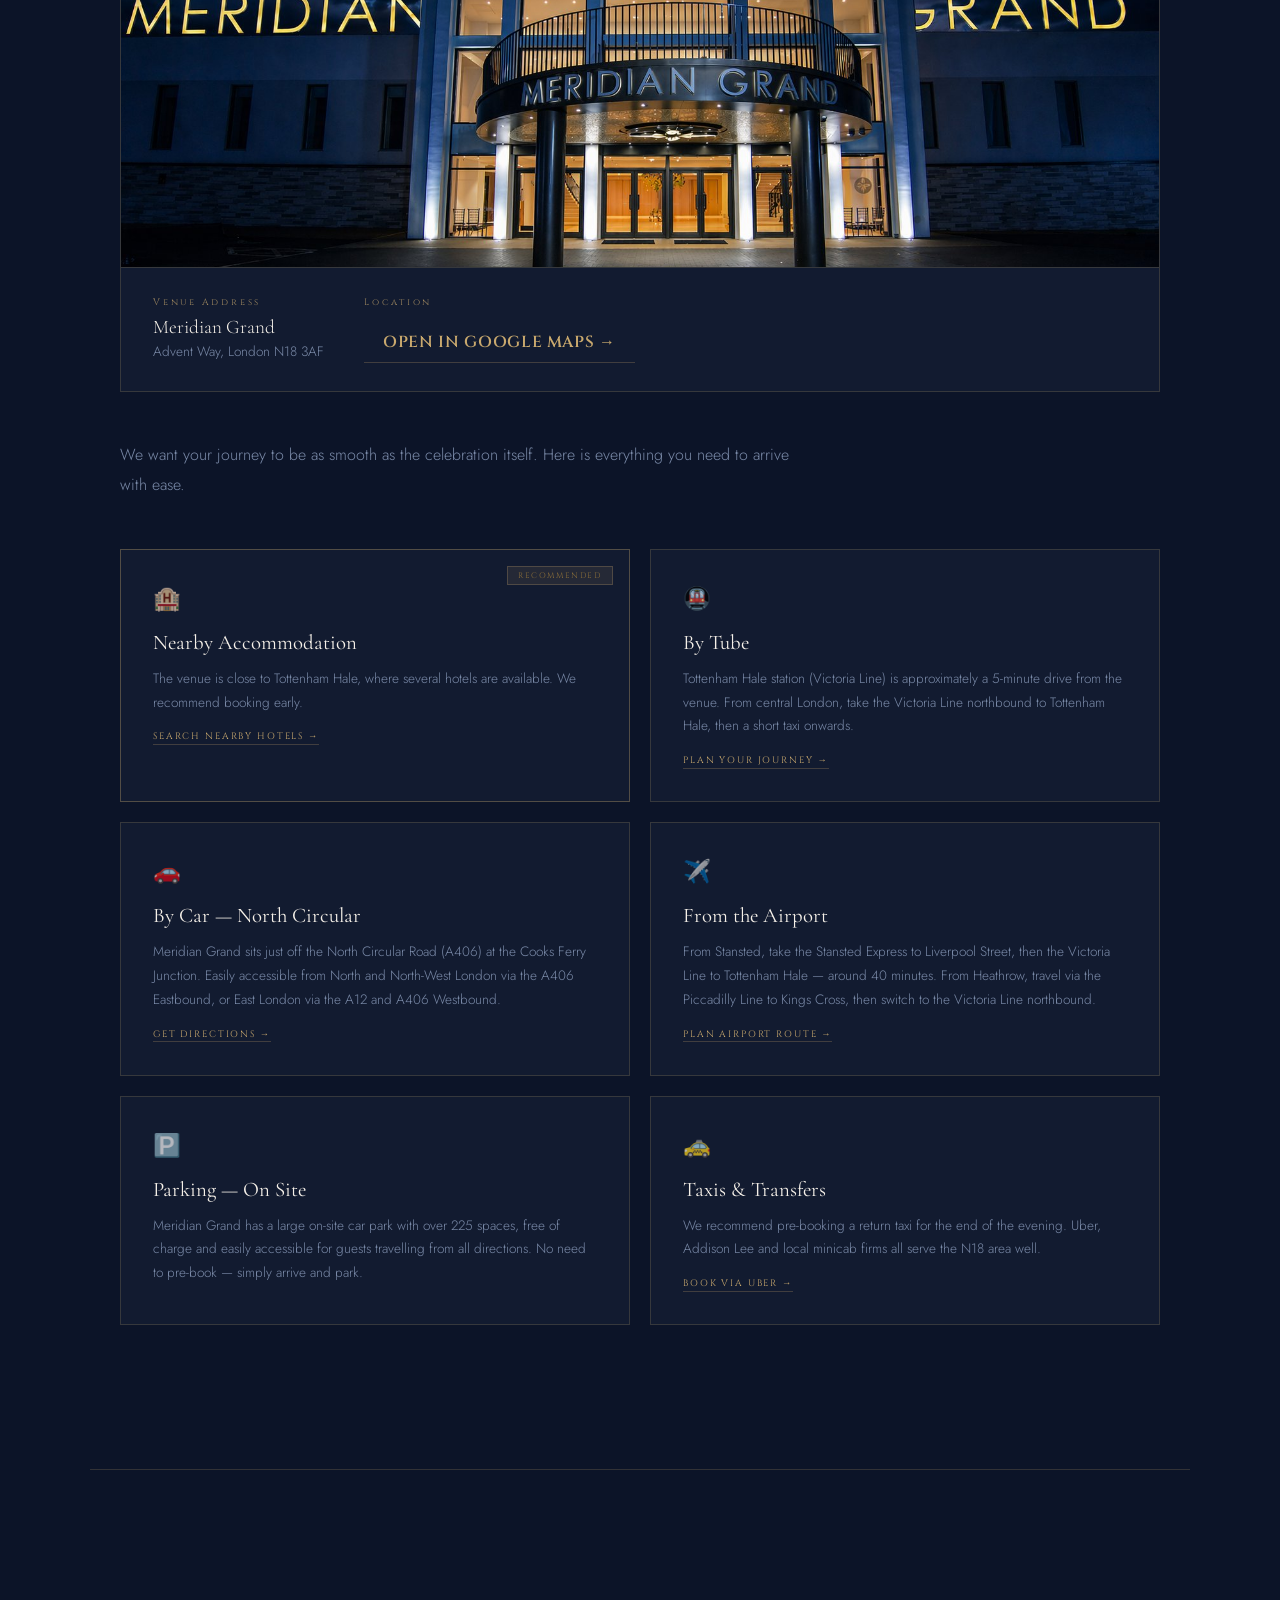
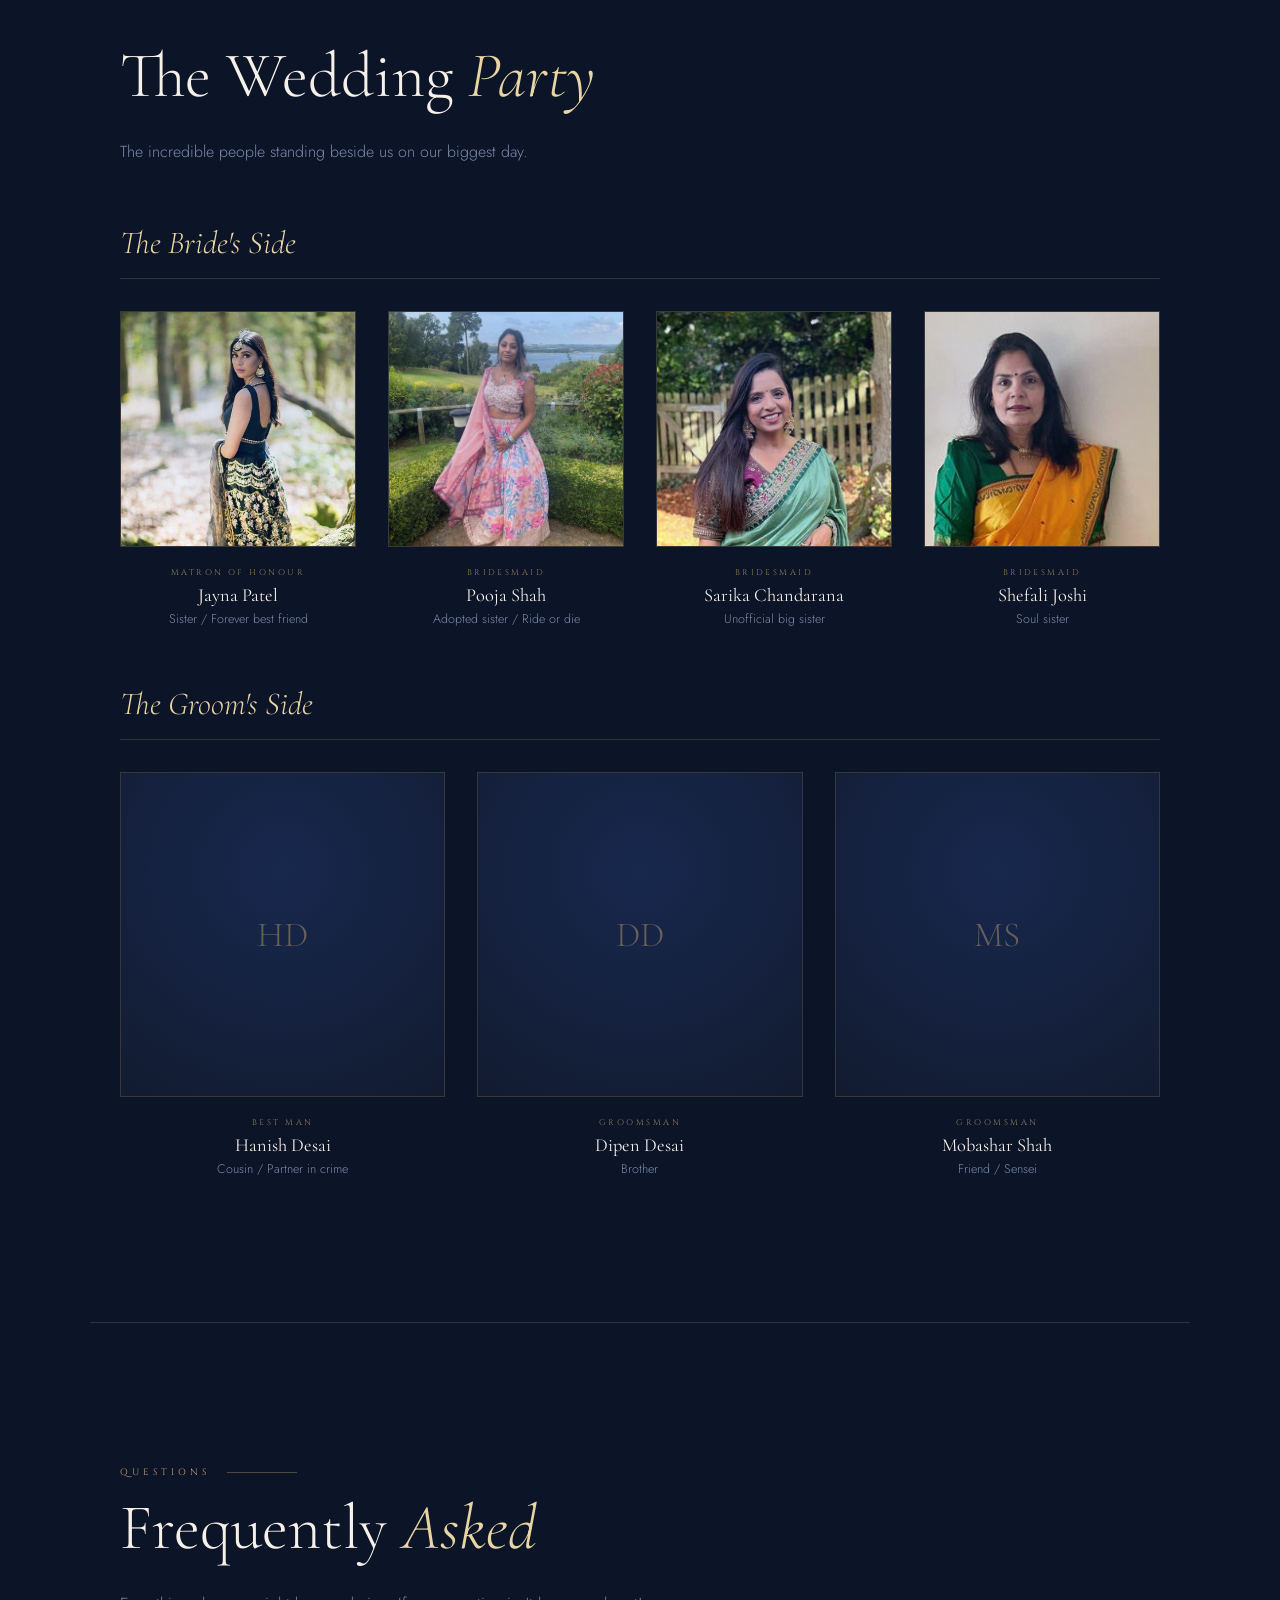
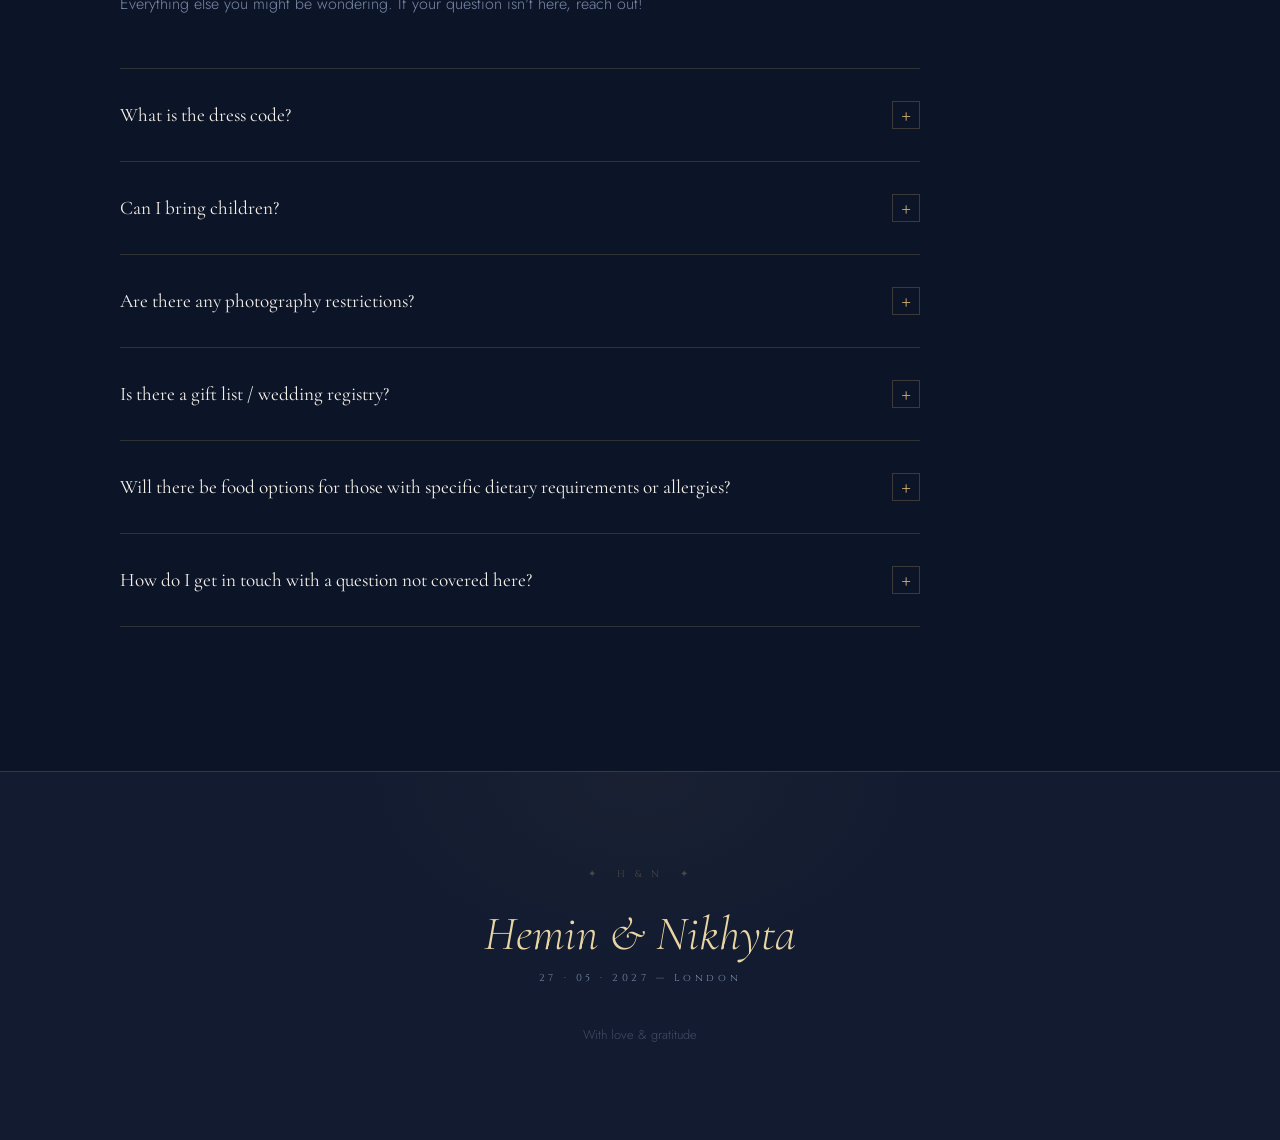
==== commit e7541915: "Add files via upload" ====
--- a/index.html
+++ b/index.html
@@ -677,6 +677,14 @@
   font-size: 0.78rem;
   letter-spacing: 0.28em;
   text-transform: uppercase;
+  text-decoration: none;
+  transition: border-color 0.25s, background 0.25s, color 0.25s;
+  cursor: pointer;
+}
+.hero-rsvp-note:hover {
+  border-color: rgba(201,169,110,0.75);
+  background: rgba(201,169,110,0.08);
+  color: var(--gold-light);
 }
 .hero-rsvp-icon {
   color: var(--gold);
@@ -1498,9 +1506,9 @@
   <a href="#hero" class="nav-logo">H &amp; N</a>
   <ul class="nav-links" id="navLinks">
     <button class="drawer-close" onclick="closeMenu()" aria-label="Close menu">&times;</button>
+    <li><a href="#rsvp" onclick="closeMenu()">RSVP</a></li>
     <li><a href="#story" onclick="closeMenu()">Our Story</a></li>
     <li><a href="#schedule" onclick="closeMenu()">Schedule</a></li>
-    <li><a href="#rsvp" onclick="closeMenu()">RSVP</a></li>
     <li><a href="#travel" onclick="closeMenu()">Travel</a></li>
     <li><a href="#party" onclick="closeMenu()">Wedding Party</a></li>
     <li><a href="#faq" onclick="closeMenu()">FAQ</a></li>
@@ -1528,7 +1536,7 @@
     </h1>
     <div class="hero-divider"></div>
     <div class="hero-meta">
-      <div class="hero-date">Thursday, the Twenty-Seventh of May &mdash; 2027</div>
+      <div class="hero-date">27th May 2027</div>
       <div class="hero-venue">Meridian Grand &middot; London, England</div>
       <div class="hero-hashtag">#TheDesaiPatelStory</div>
     </div>
@@ -1553,11 +1561,11 @@
         <span class="countdown-label">Seconds</span>
       </div>
     </div>
-    <div class="hero-rsvp-note">
+    <a href="#rsvp" class="hero-rsvp-note">
       <span class="hero-rsvp-icon">✦</span>
       RSVP by 26th December 2026
       <span class="hero-rsvp-icon">✦</span>
-    </div>
+    </a>
   </div>
   <div class="hero-scroll">
     <span>Scroll</span>
@@ -1566,6 +1574,64 @@
 </div>
 
 <!-- OUR STORY -->
+<div class="section-divider"></div>
+<section id="rsvp">
+  <div class="section-eyebrow reveal">Kindly Reply</div>
+  <h2 class="section-title reveal reveal-delay-1" style="margin-bottom:3rem">RSVP <em>Here</em></h2>
+  <div class="rsvp-wrapper reveal reveal-delay-2">
+    <div class="rsvp-form" id="rsvpForm">
+
+      <!-- STEP 1: Phone lookup -->
+      <div id="rsvpStep1" class="rsvp-phone-step">
+        <p class="rsvp-phone-intro">Enter the mobile number we have on file for you and we'll find your invitation. Please use international format — e.g. <strong>+44 7700 000000</strong> for UK numbers.</p>
+        <div class="rsvp-phone-input-row">
+          <input id="rsvp-phone" type="tel" placeholder="+44 7700 000000" autocomplete="tel" />
+          <button class="btn-lookup" id="lookupBtn" onclick="lookupPhone()">Find Invite</button>
+        </div>
+        <div class="rsvp-lookup-error" id="lookupError">We couldn't find that number. Please double-check or contact us directly.</div>
+      </div>
+
+      <!-- STEP 2: Full form (revealed after successful lookup) -->
+      <div id="rsvpStep2" style="display:none;flex-direction:column;gap:1.75rem;">
+        <div class="rsvp-found-banner show" id="foundBanner">
+          <span class="found-icon">✦</span>
+          <span id="foundBannerText">Invitation found</span>
+        </div>
+        <p class="rsvp-readonly-note">Guest names are pre-filled from your invitation and cannot be edited. Please complete your dietary preferences and any notes below.</p>
+        <div class="form-group">
+          <label>Email Address</label>
+          <input id="rsvp-email" type="email" placeholder="your@email.com" />
+        </div>
+        <div class="form-group">
+          <label>Which side of the family are you invited from?</label>
+          <div class="radio-group" style="flex-direction:row;gap:1.5rem;margin-top:0.5rem;">
+            <label class="radio-option"><input type="radio" name="rsvp-side" value="bride" checked /> Bride's side</label>
+            <label class="radio-option"><input type="radio" name="rsvp-side" value="groom" /> Groom's side</label>
+          </div>
+        </div>
+        <div id="guestRows"></div>
+        <div class="form-group" style="margin-top:0.5rem">
+          <label>Message to the Couple (optional)</label>
+          <textarea id="rsvp-message" rows="3" placeholder="A note, a wish, a favourite song request..."></textarea>
+        </div>
+        <button class="btn-gold" onclick="submitRSVP()">Send Reply</button>
+        <div class="rsvp-deadline-banner">
+          <span class="rsvp-deadline-icon">✦</span>
+          <span>Kindly respond by <strong>26th December 2026</strong></span>
+          <span class="rsvp-deadline-icon">✦</span>
+        </div>
+      </div>
+
+    </div>
+    <div class="rsvp-success" id="rsvpSuccess">
+      <div class="rsvp-success-icon">✦</div>
+      <h3>Thank You!</h3>
+      <p>Thank you! Your RSVP has been received and your response has been noted. We're so grateful you've taken the time to respond and appreciate you being part of this special chapter in our lives. With love, Hemin &amp; Nikhyta 🤍</p>
+    </div>
+  </div>
+</section>
+
+<!-- TRAVEL & ACCOMMODATION -->
 <div class="section-divider"></div>
 <section id="story">
   <div class="story-layout">
@@ -1704,64 +1770,6 @@
 
 <!-- RSVP -->
 <div class="section-divider"></div>
-<section id="rsvp">
-  <div class="section-eyebrow reveal">Kindly Reply</div>
-  <h2 class="section-title reveal reveal-delay-1" style="margin-bottom:3rem">RSVP <em>Here</em></h2>
-  <div class="rsvp-wrapper reveal reveal-delay-2">
-    <div class="rsvp-form" id="rsvpForm">
-
-      <!-- STEP 1: Phone lookup -->
-      <div id="rsvpStep1" class="rsvp-phone-step">
-        <p class="rsvp-phone-intro">Enter the mobile number we have on file for you and we'll find your invitation. Please use international format — e.g. <strong>+44 7700 000000</strong> for UK numbers.</p>
-        <div class="rsvp-phone-input-row">
-          <input id="rsvp-phone" type="tel" placeholder="+44 7700 000000" autocomplete="tel" />
-          <button class="btn-lookup" id="lookupBtn" onclick="lookupPhone()">Find Invite</button>
-        </div>
-        <div class="rsvp-lookup-error" id="lookupError">We couldn't find that number. Please double-check or contact us directly.</div>
-      </div>
-
-      <!-- STEP 2: Full form (revealed after successful lookup) -->
-      <div id="rsvpStep2" style="display:none;flex-direction:column;gap:1.75rem;">
-        <div class="rsvp-found-banner show" id="foundBanner">
-          <span class="found-icon">✦</span>
-          <span id="foundBannerText">Invitation found</span>
-        </div>
-        <p class="rsvp-readonly-note">Guest names are pre-filled from your invitation and cannot be edited. Please complete your dietary preferences and any notes below.</p>
-        <div class="form-group">
-          <label>Email Address</label>
-          <input id="rsvp-email" type="email" placeholder="your@email.com" />
-        </div>
-        <div class="form-group">
-          <label>Which side of the family are you invited from?</label>
-          <div class="radio-group" style="flex-direction:row;gap:1.5rem;margin-top:0.5rem;">
-            <label class="radio-option"><input type="radio" name="rsvp-side" value="bride" checked /> Bride's side</label>
-            <label class="radio-option"><input type="radio" name="rsvp-side" value="groom" /> Groom's side</label>
-          </div>
-        </div>
-        <div id="guestRows"></div>
-        <div class="form-group" style="margin-top:0.5rem">
-          <label>Message to the Couple (optional)</label>
-          <textarea id="rsvp-message" rows="3" placeholder="A note, a wish, a favourite song request..."></textarea>
-        </div>
-        <button class="btn-gold" onclick="submitRSVP()">Send Reply</button>
-        <div class="rsvp-deadline-banner">
-          <span class="rsvp-deadline-icon">✦</span>
-          <span>Kindly respond by <strong>26th December 2026</strong></span>
-          <span class="rsvp-deadline-icon">✦</span>
-        </div>
-      </div>
-
-    </div>
-    <div class="rsvp-success" id="rsvpSuccess">
-      <div class="rsvp-success-icon">✦</div>
-      <h3>Thank You!</h3>
-      <p>Thank you! Your RSVP has been received and your response has been noted. We're so grateful you've taken the time to respond and appreciate you being part of this special chapter in our lives. With love, Hemin &amp; Nikhyta 🤍</p>
-    </div>
-  </div>
-</section>
-
-<!-- TRAVEL & ACCOMMODATION -->
-<div class="section-divider"></div>
 <section id="travel">
   <div class="section-eyebrow reveal">Getting Here</div>
   <h2 class="section-title reveal reveal-delay-1">Travel &amp; <em>Accommodation</em></h2>
@@ -1774,9 +1782,8 @@
         <div class="venue-meta-sub">Advent Way, London N18 3AF</div>
       </div>
       <div class="venue-meta-group">
-        <div class="venue-meta-label">Contact</div>
-        <div class="venue-meta-sub">020 3700 2727</div>
-        <a href="https://maps.app.goo.gl/SRiQTDCnDKMJnq9U7" class="travel-link" style="margin-top:0.4rem;display:inline-block;">Open in Google Maps →</a>
+        <div class="venue-meta-label">Location</div>
+        <a href="https://maps.app.goo.gl/SRiQTDCnDKMJnq9U7" class="travel-link" style="margin-top:0.4rem;display:inline-block;font-size:1rem;padding:0.6rem 1.2rem;font-weight:600;letter-spacing:0.04em;">Open in Google Maps →</a>
       </div>
     </div>
   </div>
@@ -2561,4 +2568,4 @@
 
 
 </body>
-</html>
+</html>
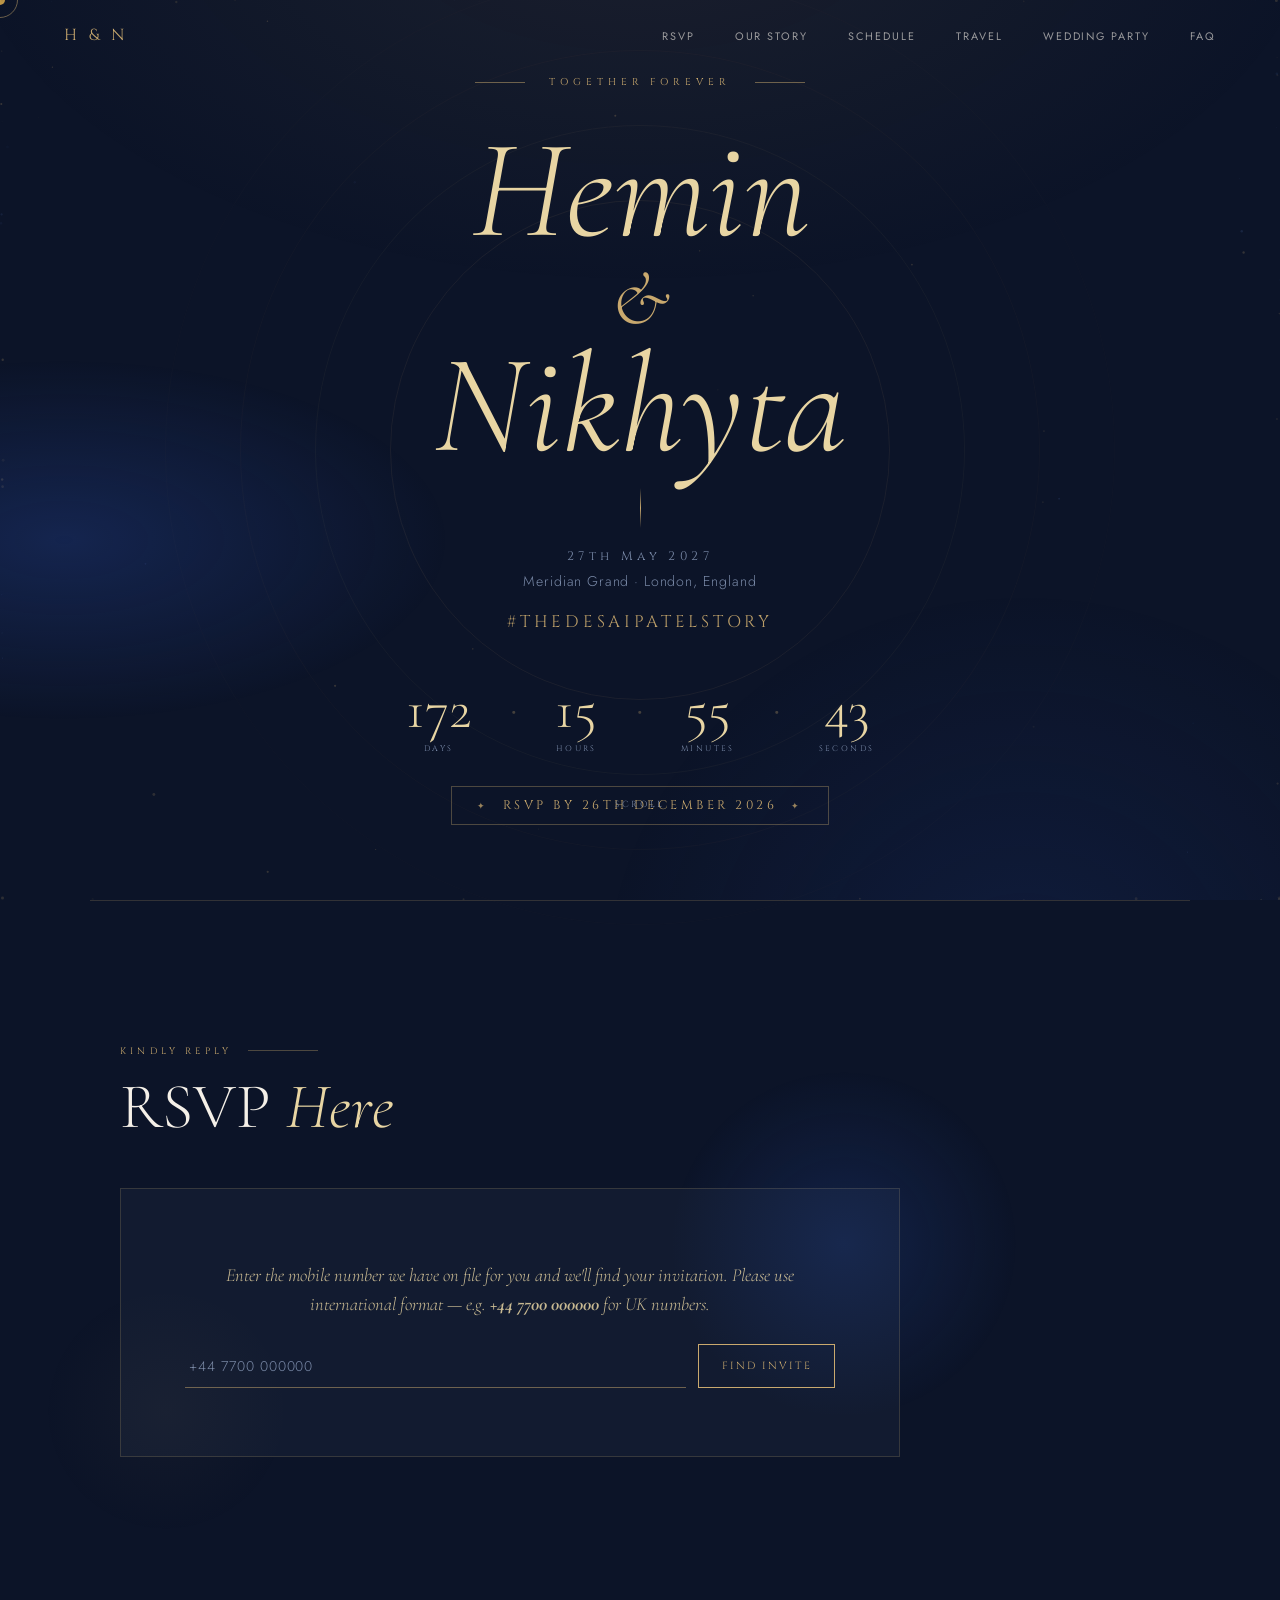
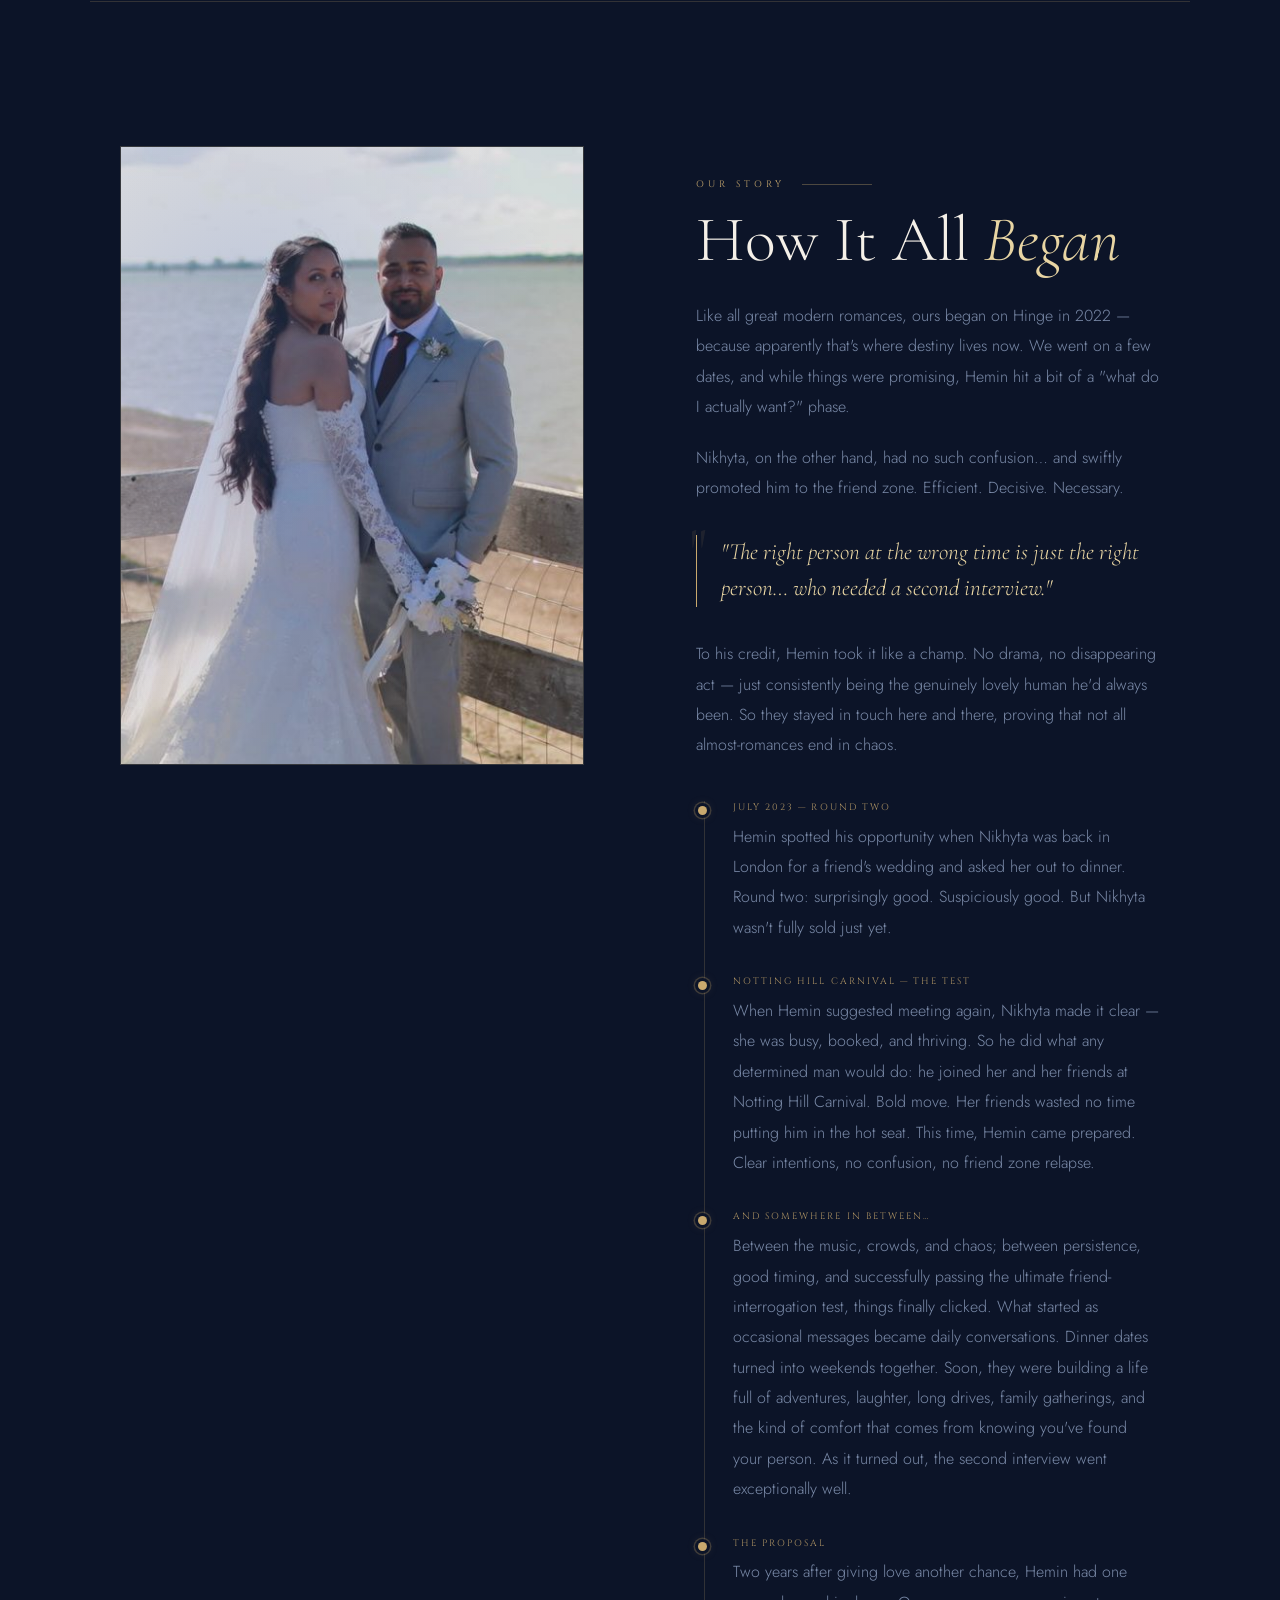
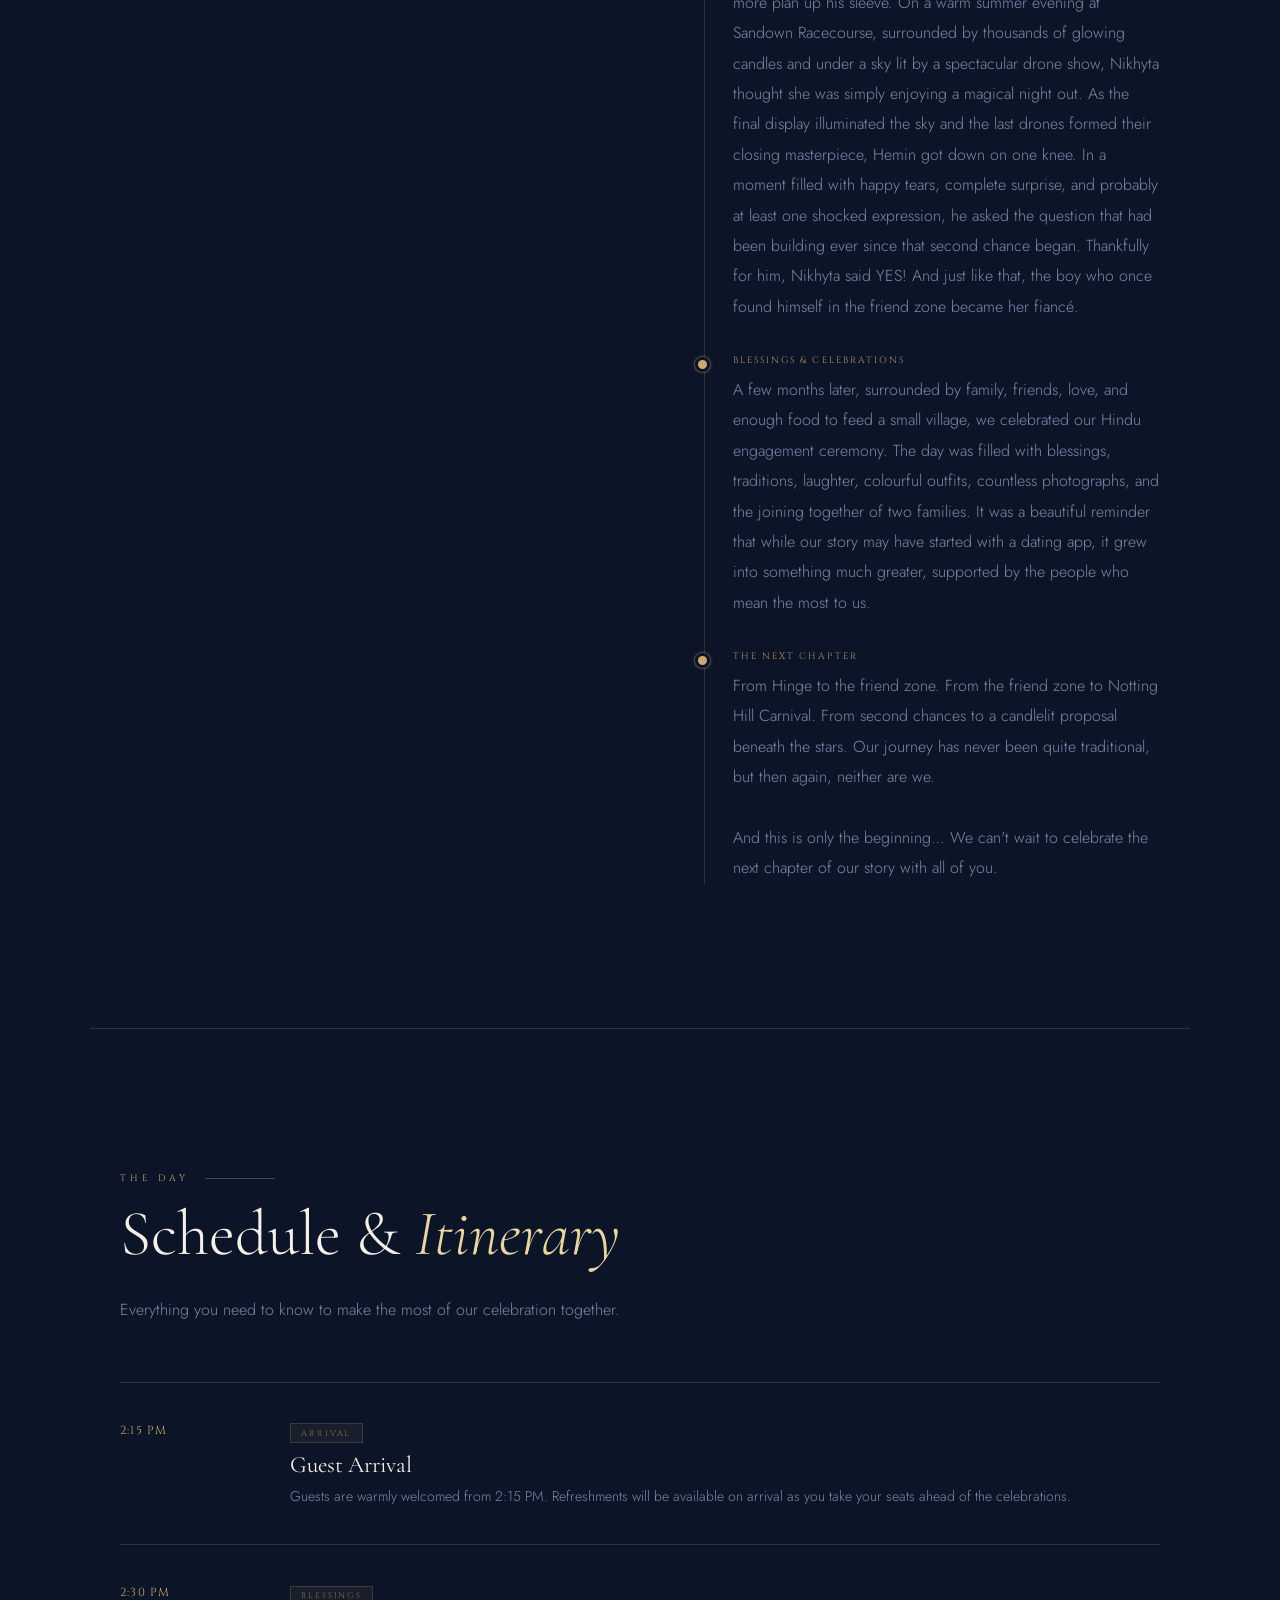
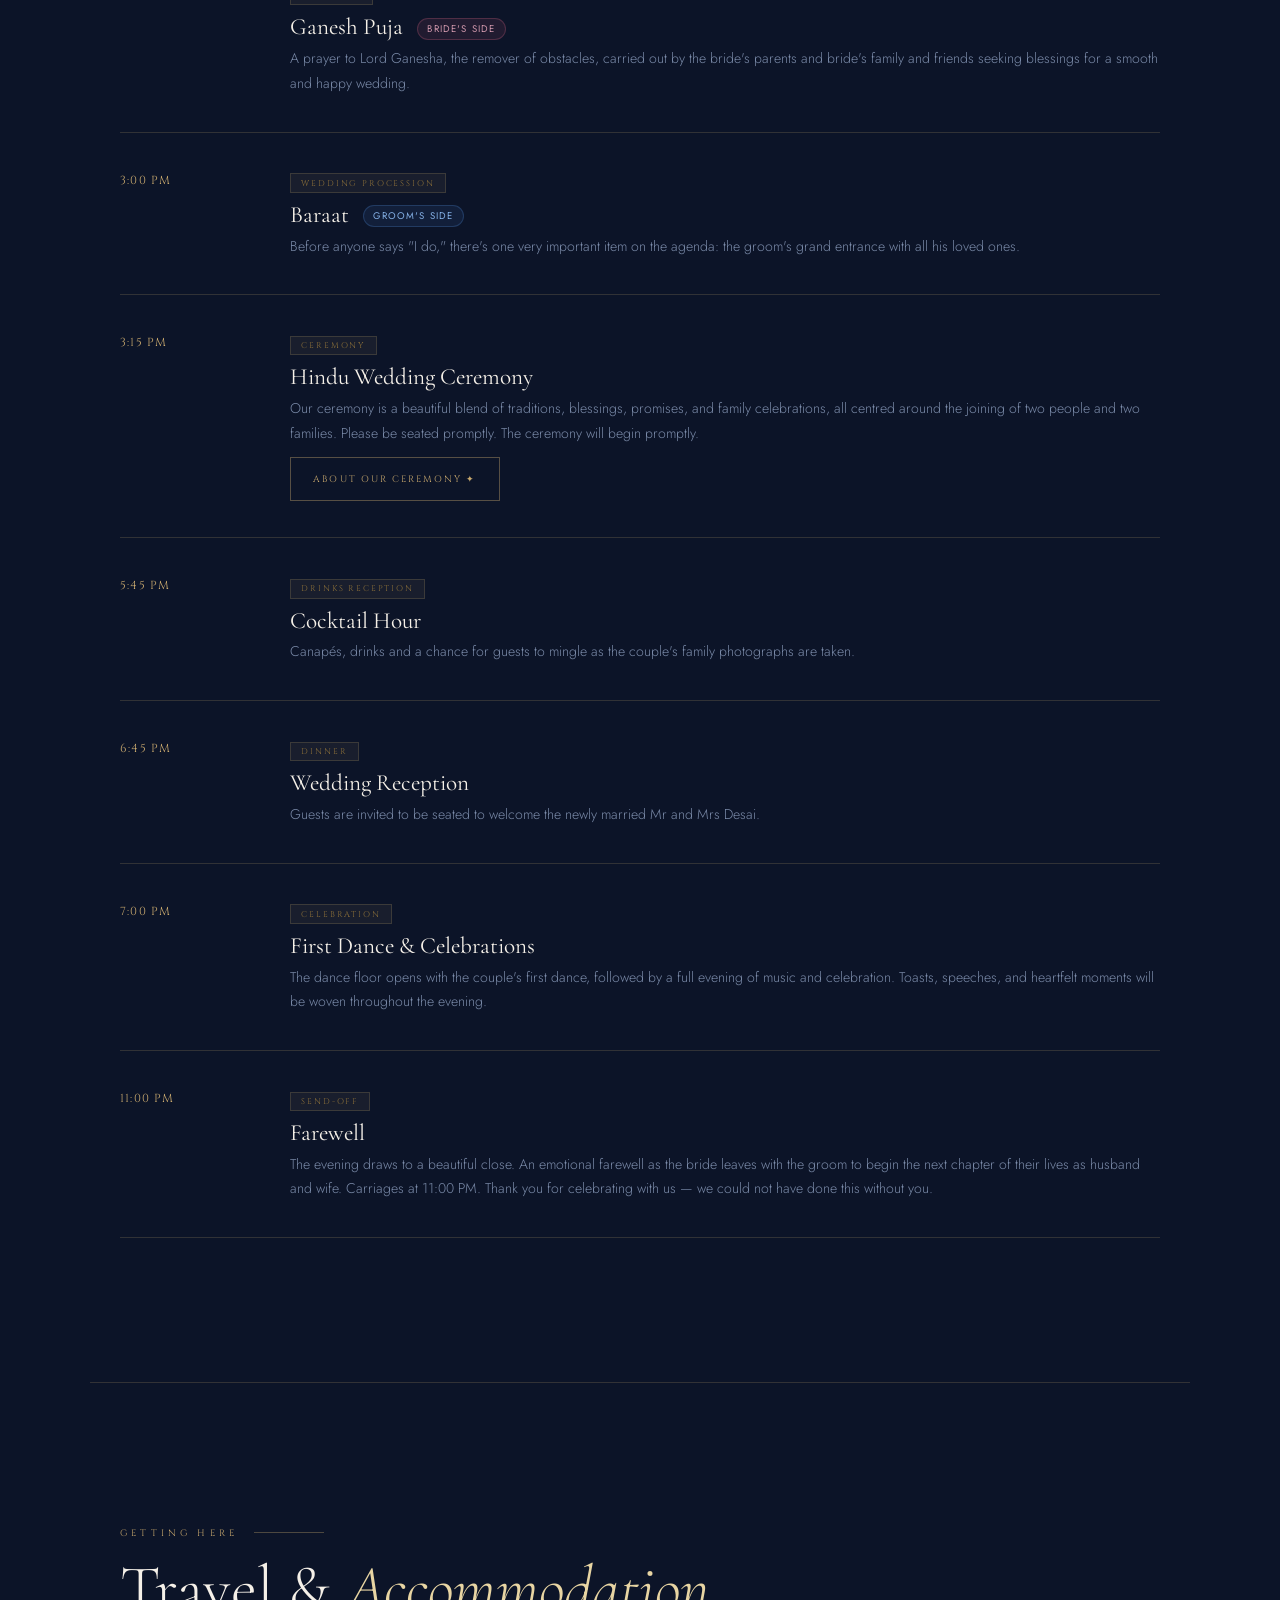
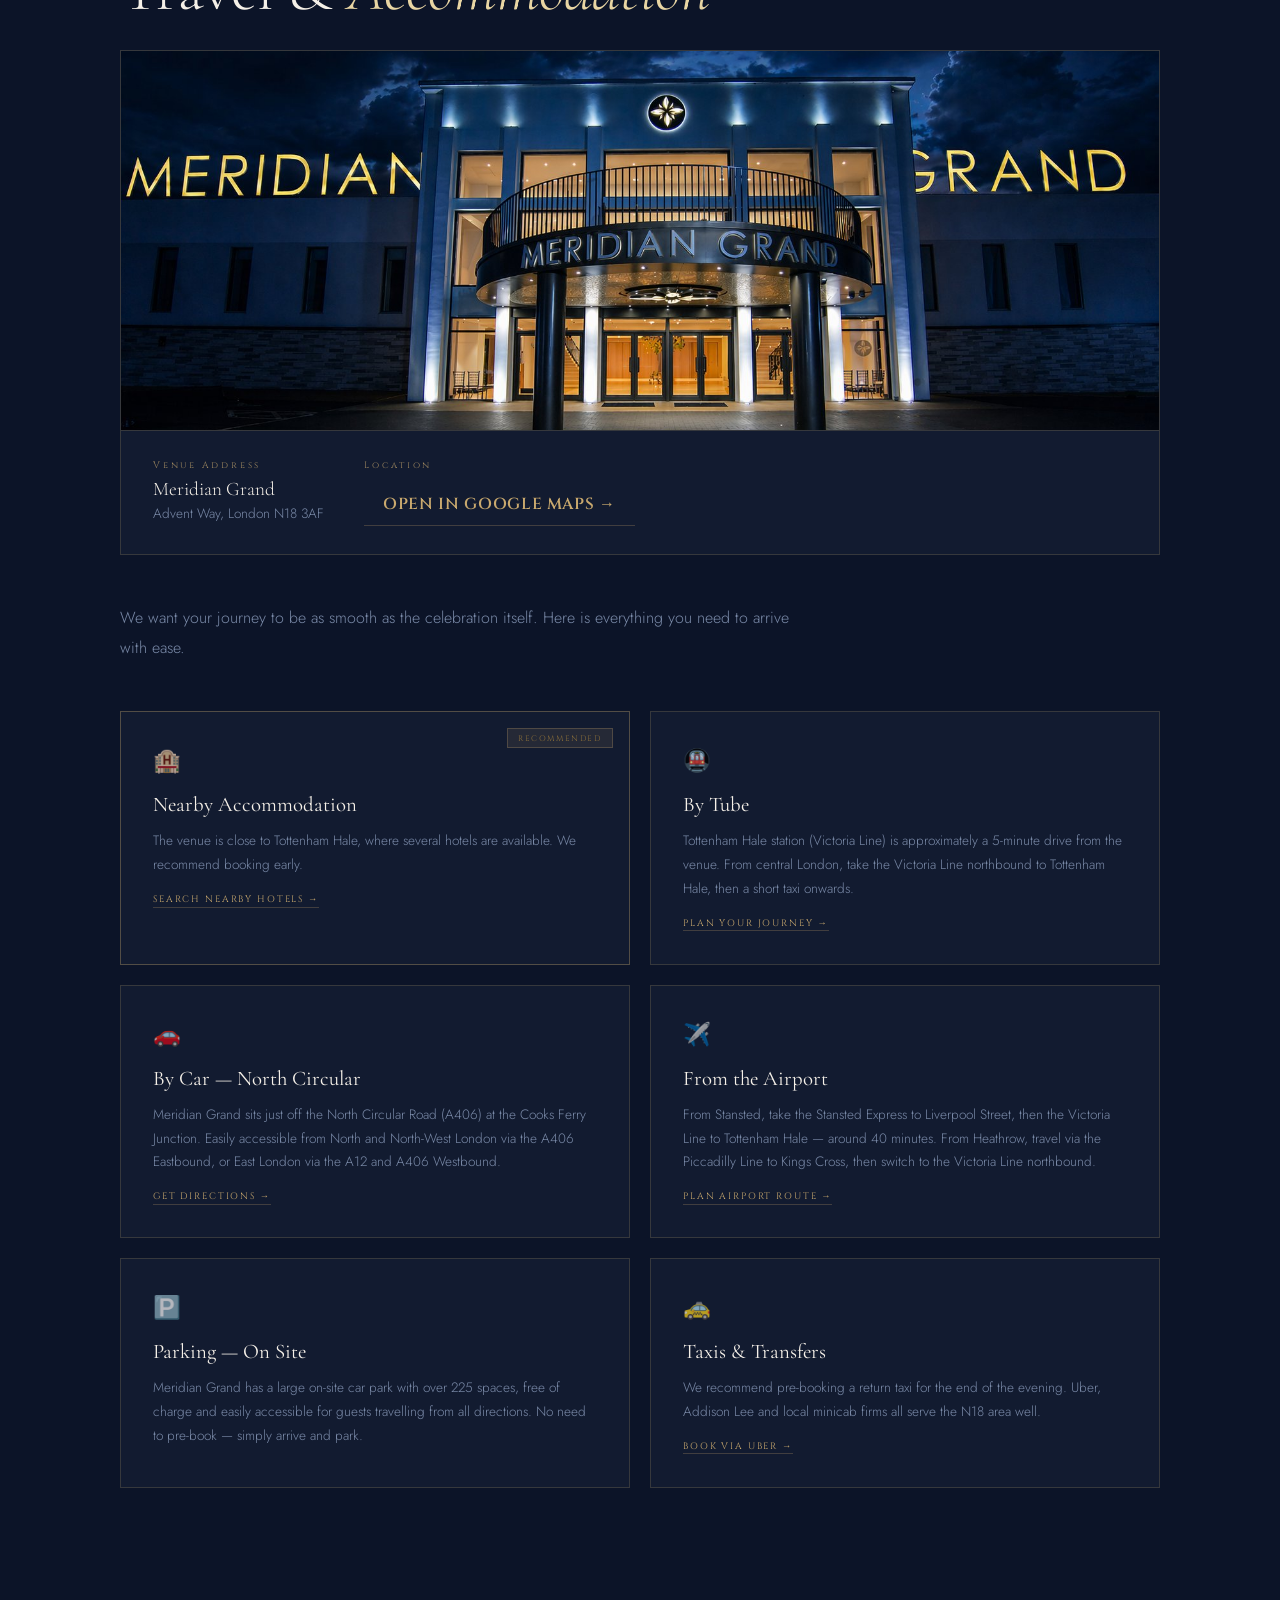
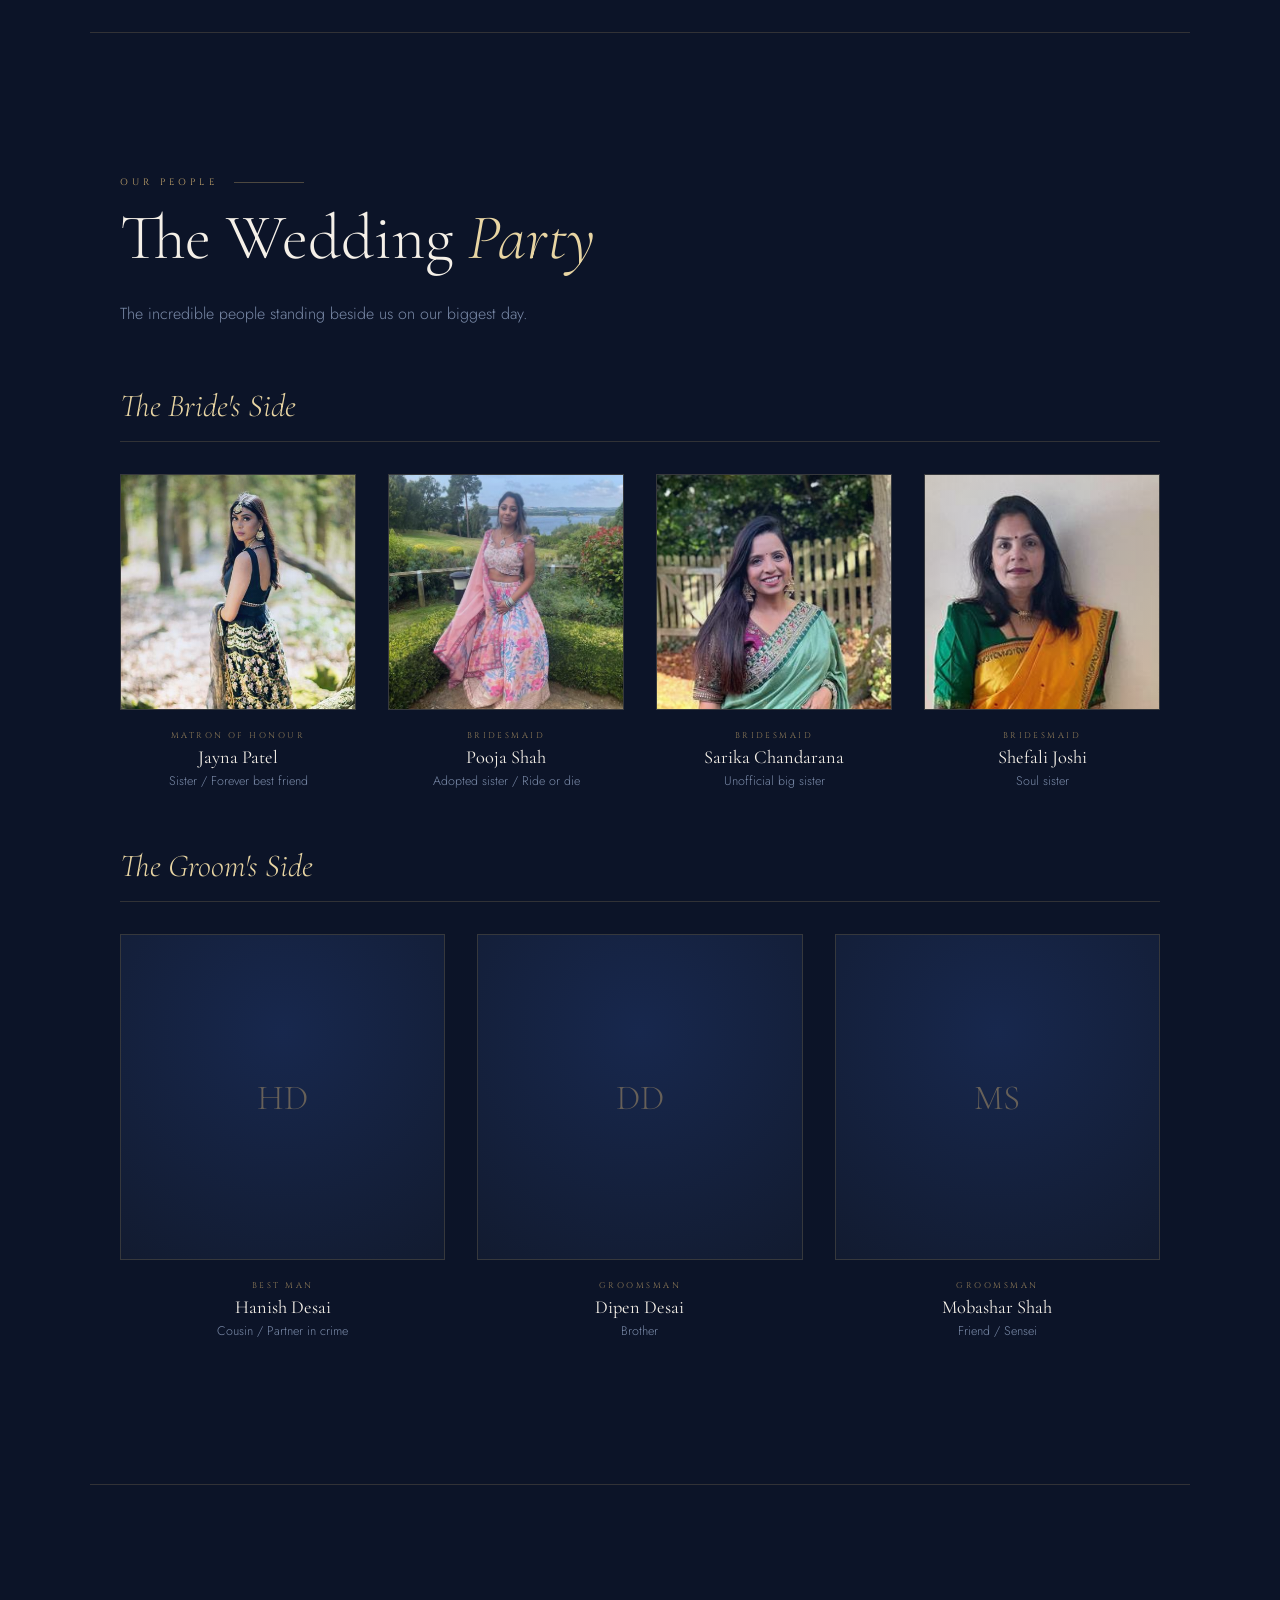
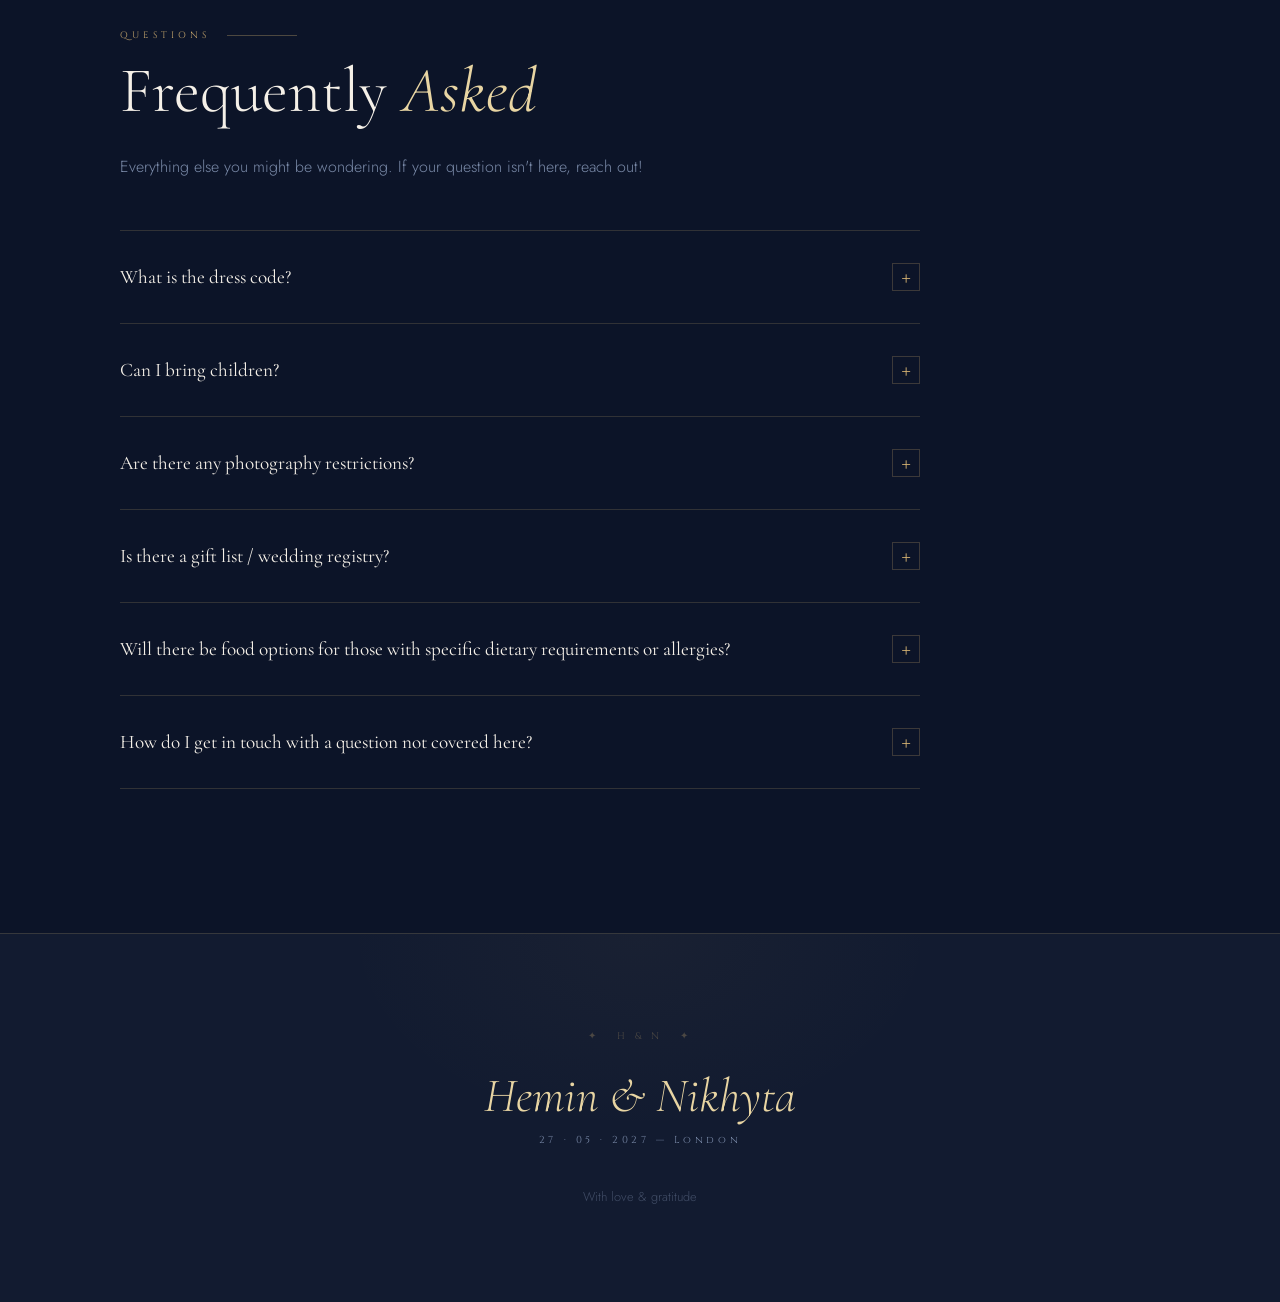
==== commit 6550af6d: "Update index.html" ====
--- a/index.html
+++ b/index.html
@@ -1709,6 +1709,14 @@
   <p class="body-text reveal reveal-delay-2" style="margin-bottom:3.5rem">Everything you need to know to make the most of our celebration together.</p>
   <div class="schedule-grid">
     <div class="schedule-item reveal reveal-delay-1">
+      <div class="schedule-time">2:15 PM</div>
+      <div class="schedule-event">
+        <div class="schedule-tag">Arrival</div>
+        <h3>Guest Arrival</h3>
+        <p>Guests are warmly welcomed from 2:15 PM. Refreshments will be available on arrival as you take your seats ahead of the celebrations.</p>
+      </div>
+    </div>
+    <div class="schedule-item reveal reveal-delay-2">
       <div class="schedule-time">2:30 PM</div>
       <div class="schedule-event">
         <div class="schedule-tag">Blessings</div>
@@ -1717,7 +1725,7 @@
       </div>
     </div>
     <div class="schedule-item reveal reveal-delay-2">
-      <div class="schedule-time">2:30 PM</div>
+      <div class="schedule-time">3:00 PM</div>
       <div class="schedule-event">
         <div class="schedule-tag">Wedding Procession</div>
         <h3>Baraat <span class="schedule-side-tag groom">Groom's Side</span></h3>
@@ -1758,11 +1766,11 @@
       </div>
     </div>
     <div class="schedule-item reveal reveal-delay-7">
-      <div class="schedule-time">11:30 PM</div>
+      <div class="schedule-time">11:00 PM</div>
       <div class="schedule-event">
         <div class="schedule-tag">Send-off</div>
         <h3>Farewell</h3>
-        <p>The evening draws to a beautiful close. An emotional farewell as the bride leaves with the groom to begin the next chapter of their lives as husband and wife. Carriages at midnight. Thank you for celebrating with us — we could not have done this without you.</p>
+        <p>The evening draws to a beautiful close. An emotional farewell as the bride leaves with the groom to begin the next chapter of their lives as husband and wife. Carriages at 11:00 PM. Thank you for celebrating with us — we could not have done this without you.</p>
       </div>
     </div>
   </div>
@@ -2568,4 +2576,4 @@
 
 
 </body>
-</html>+</html>
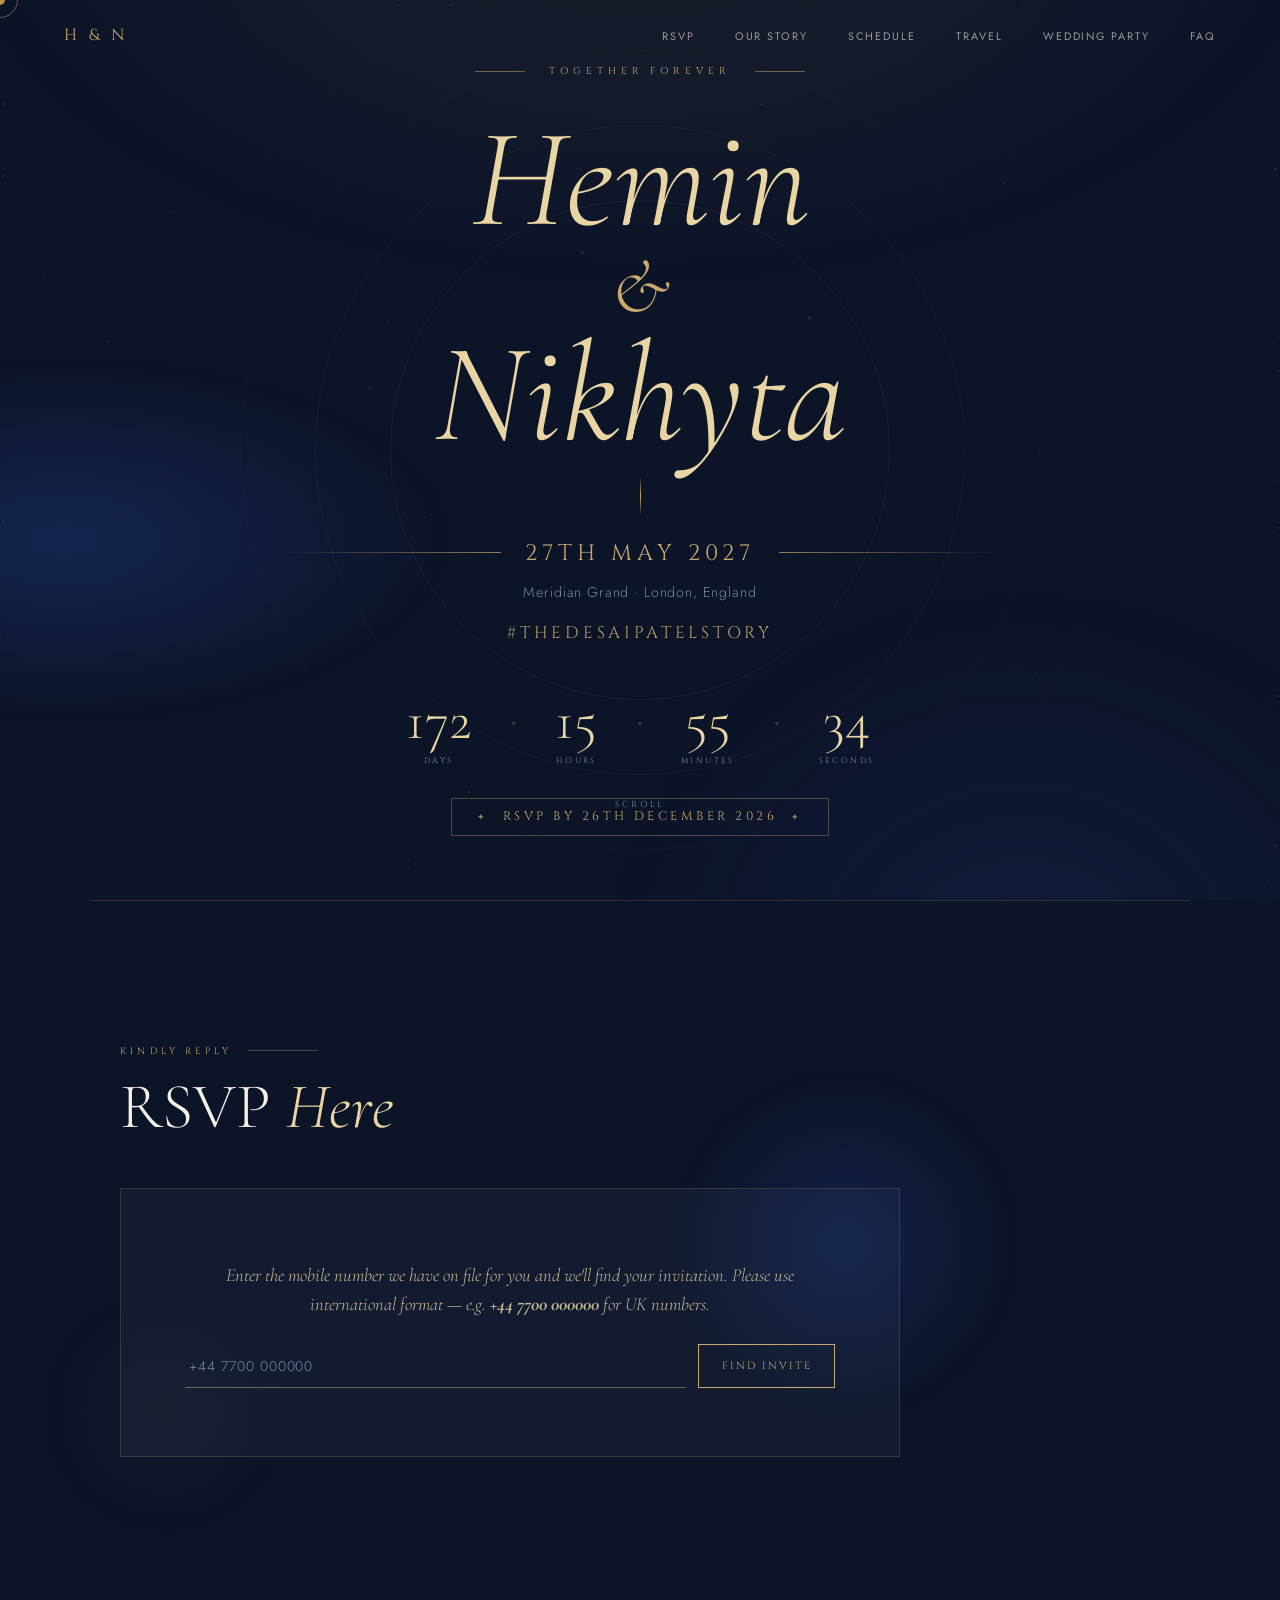
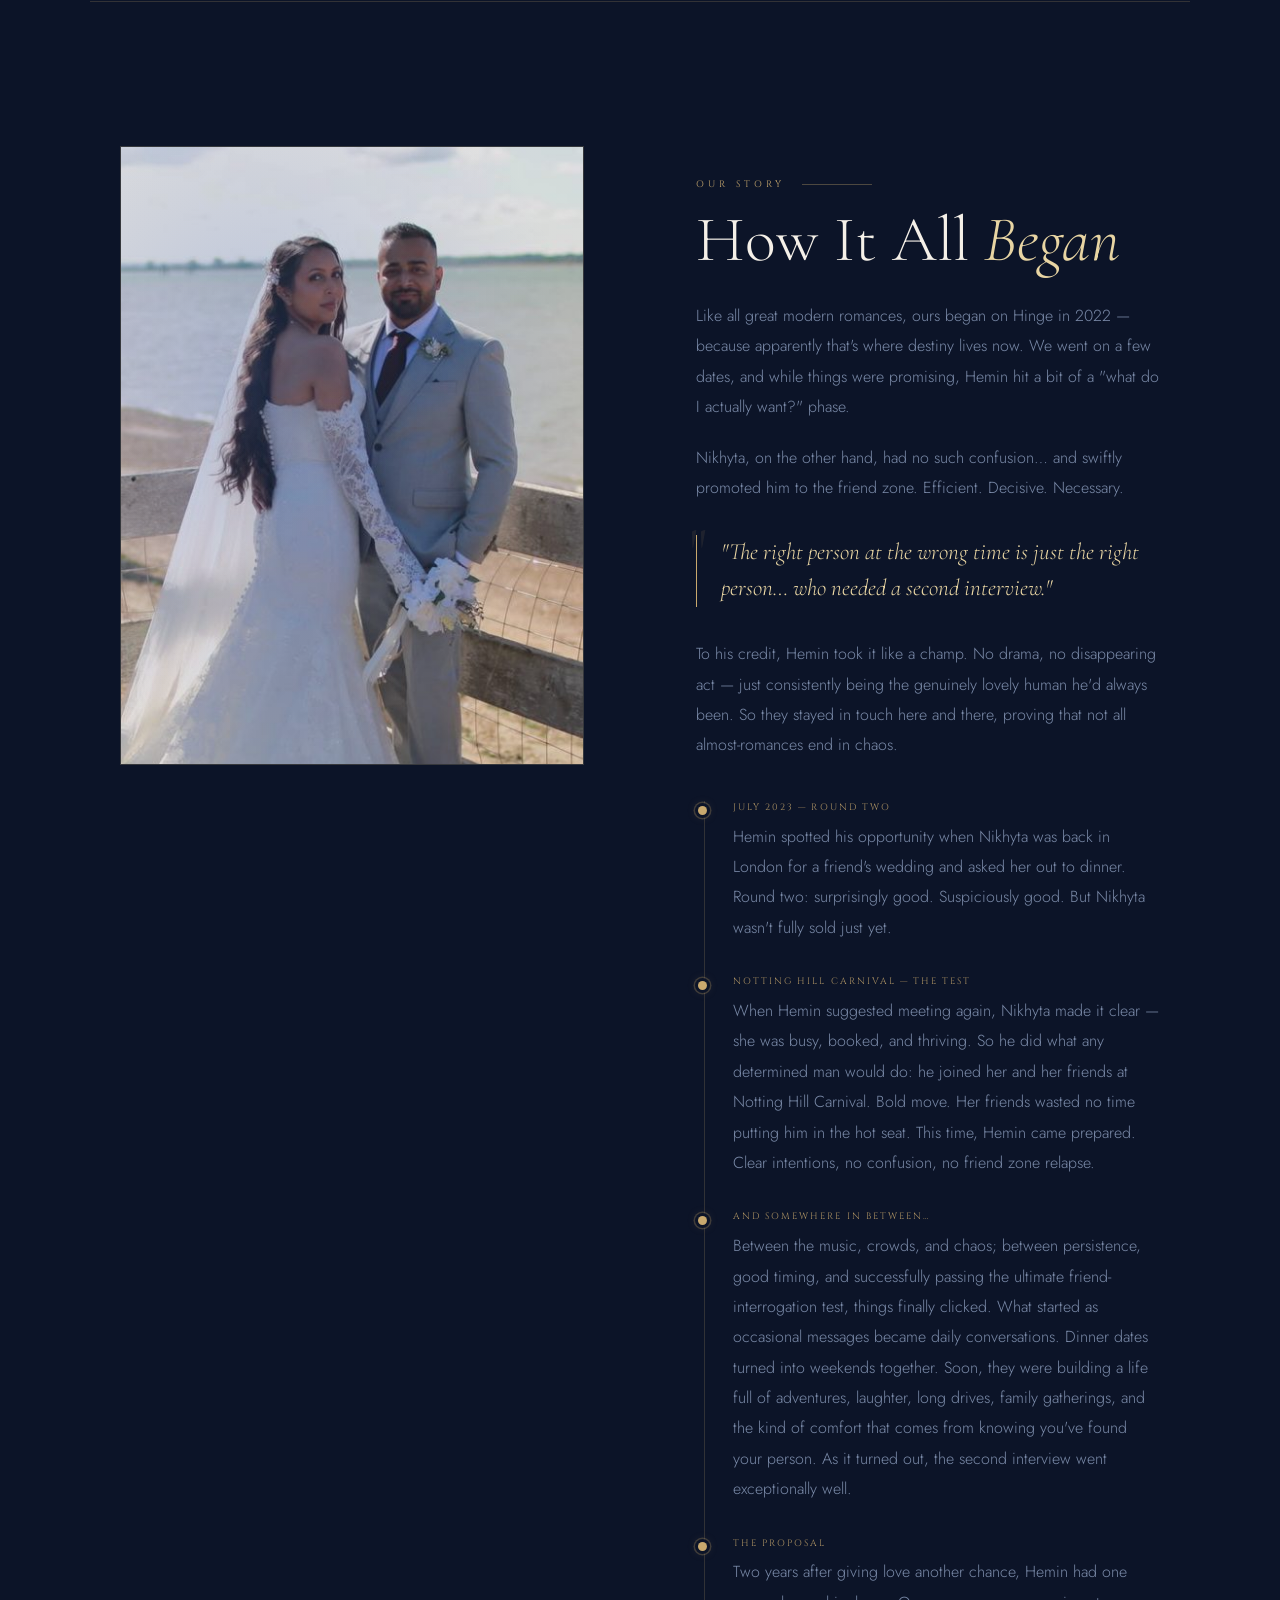
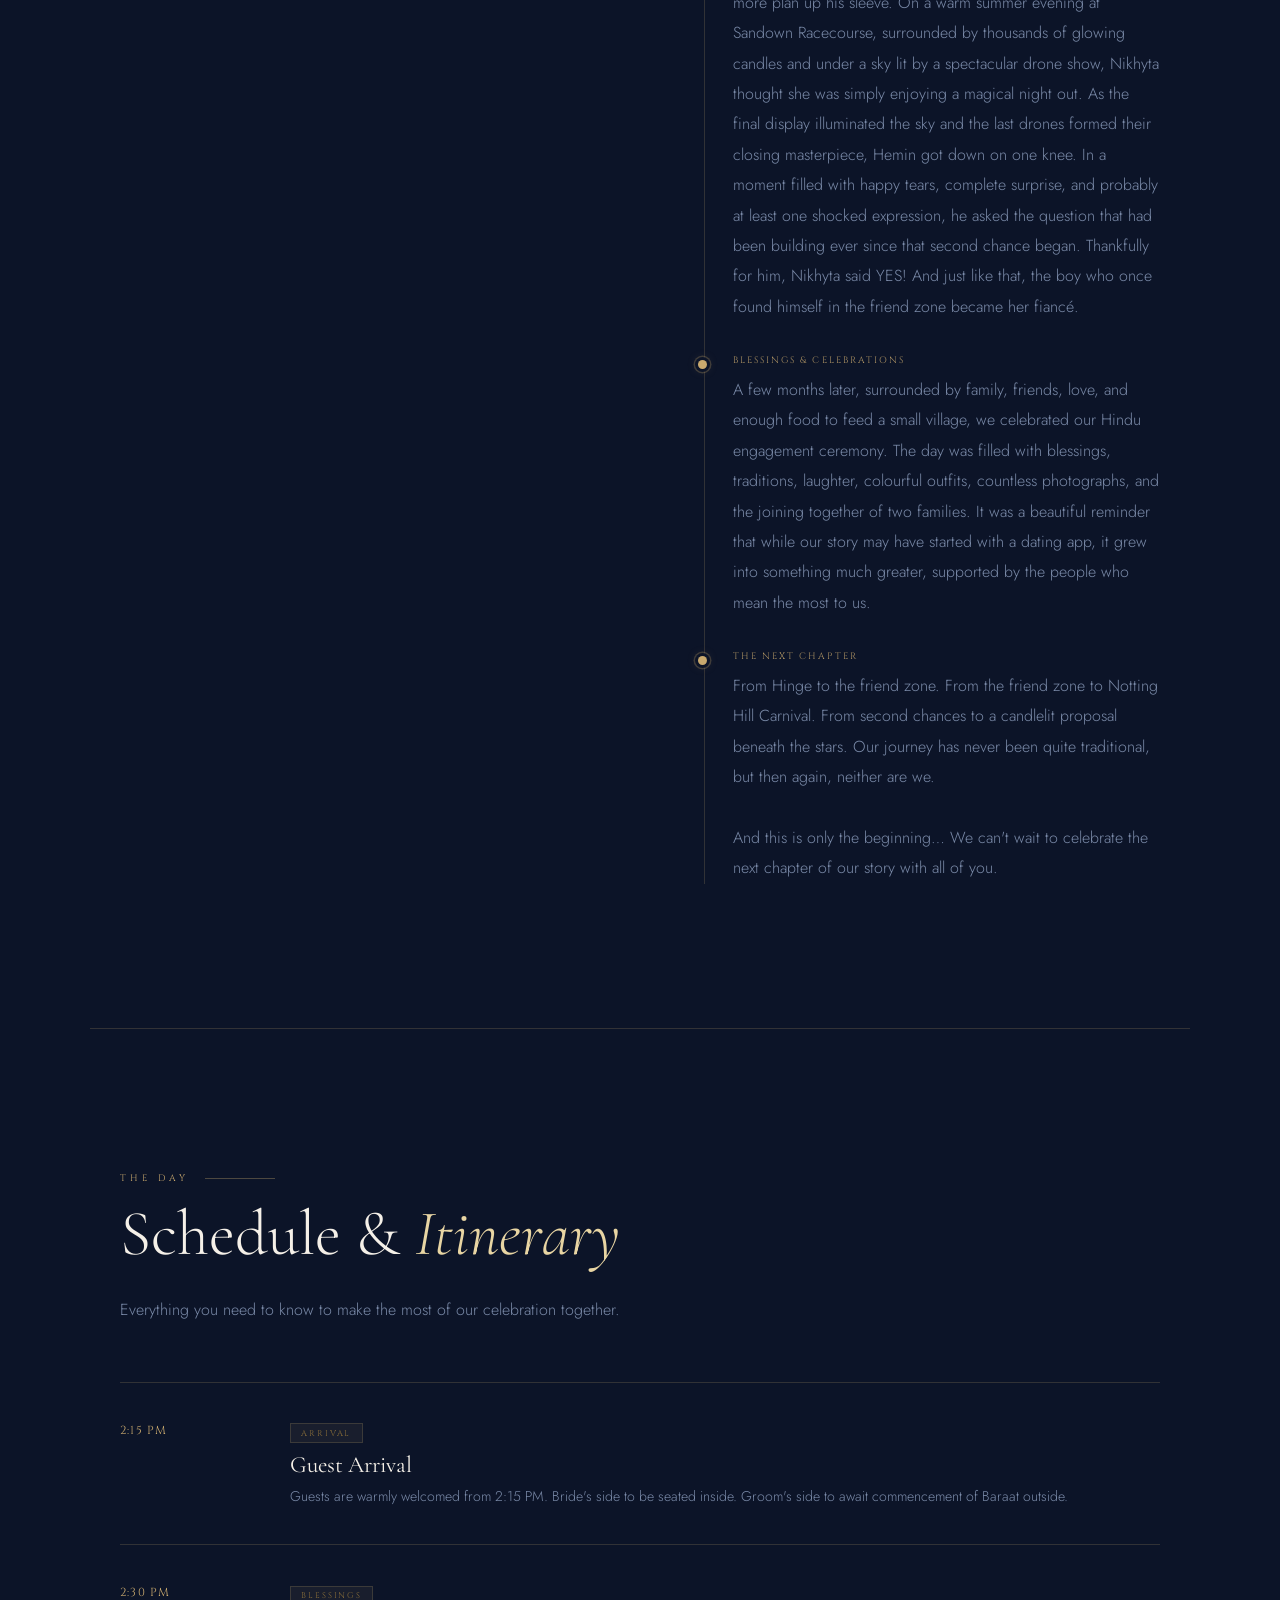
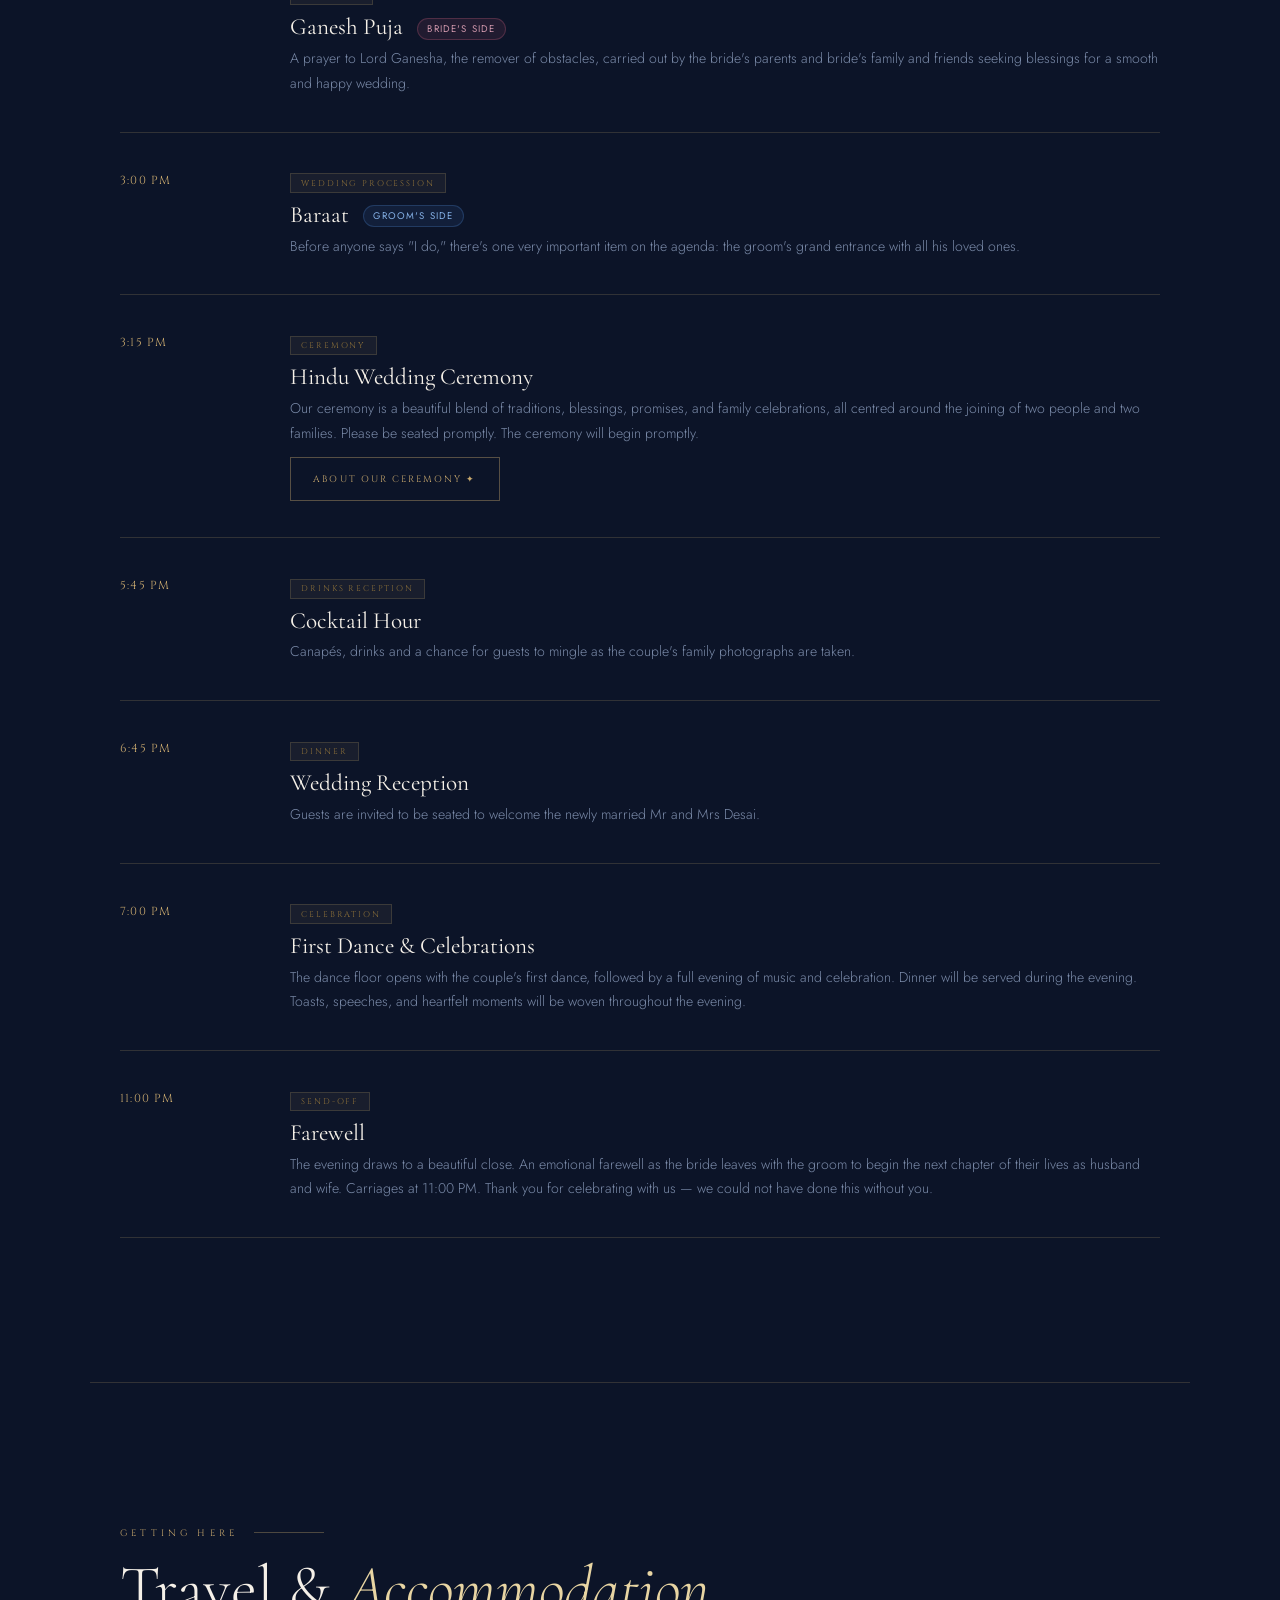
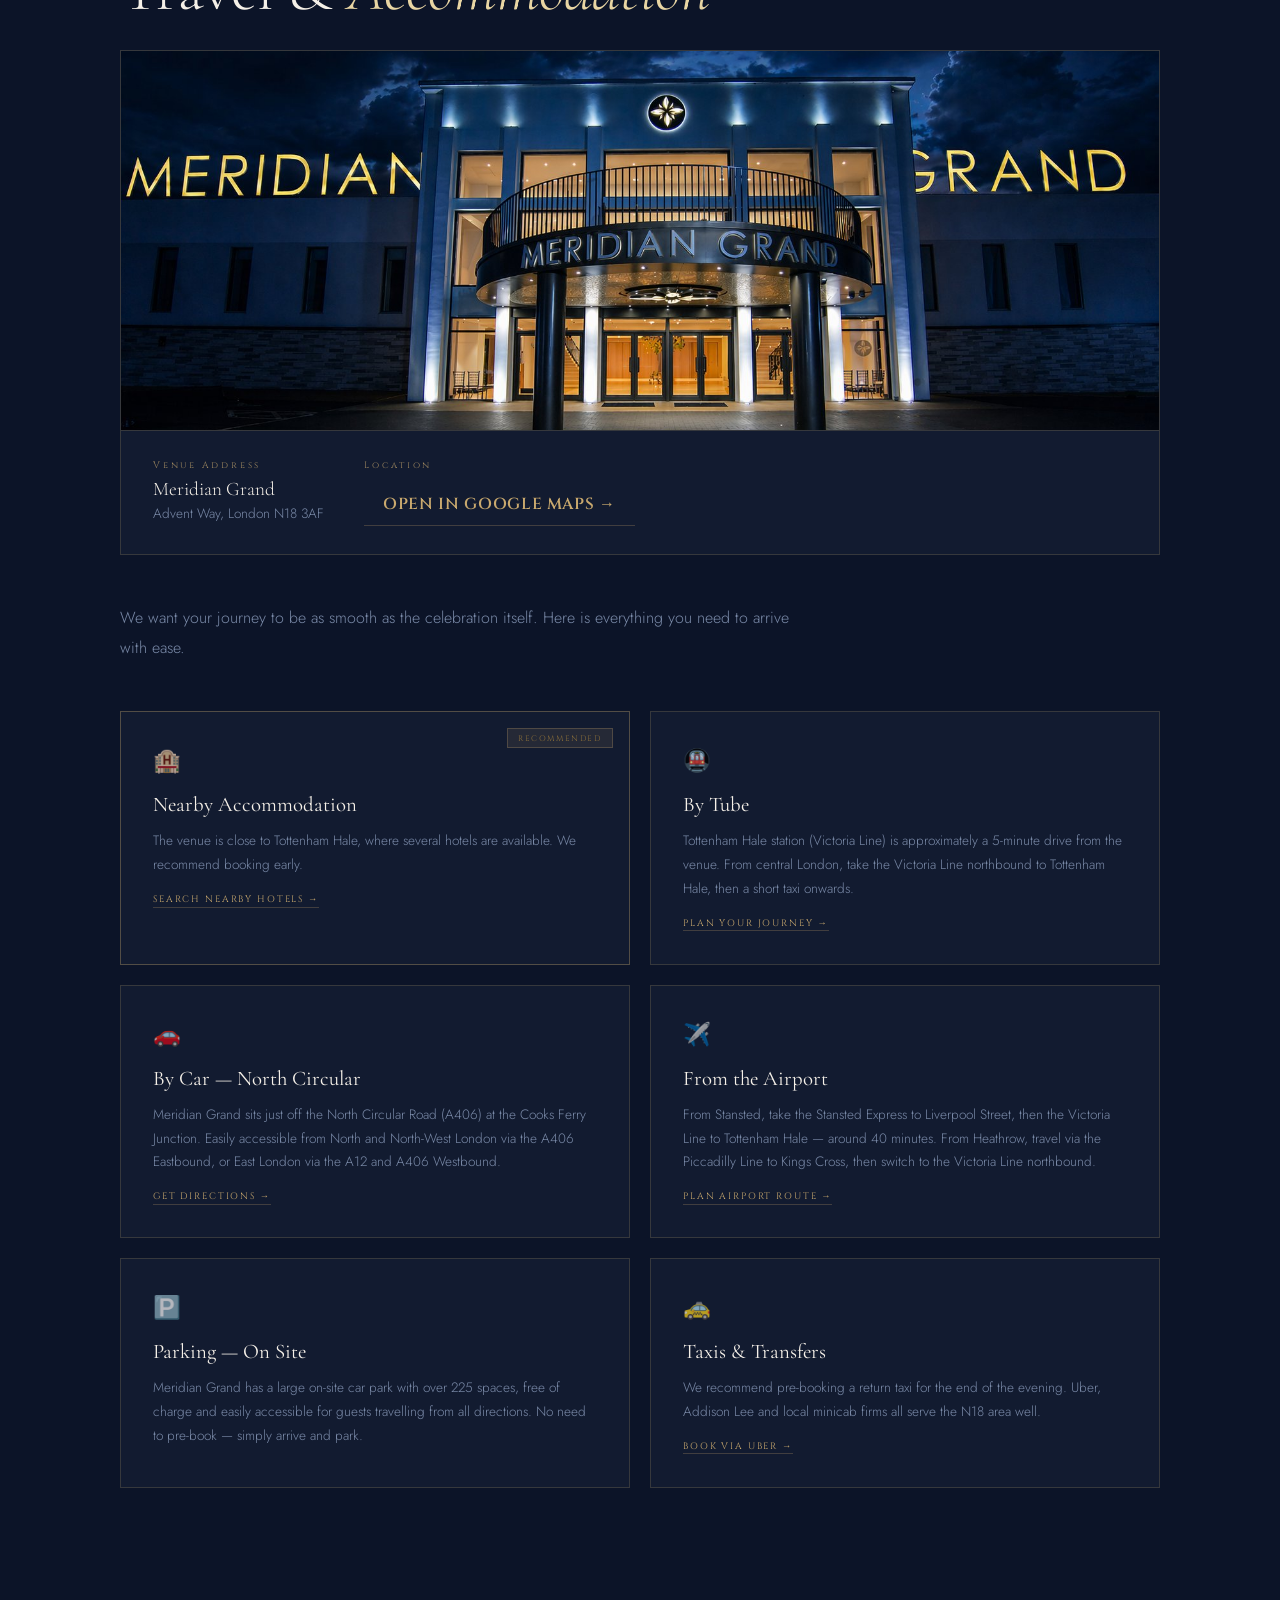
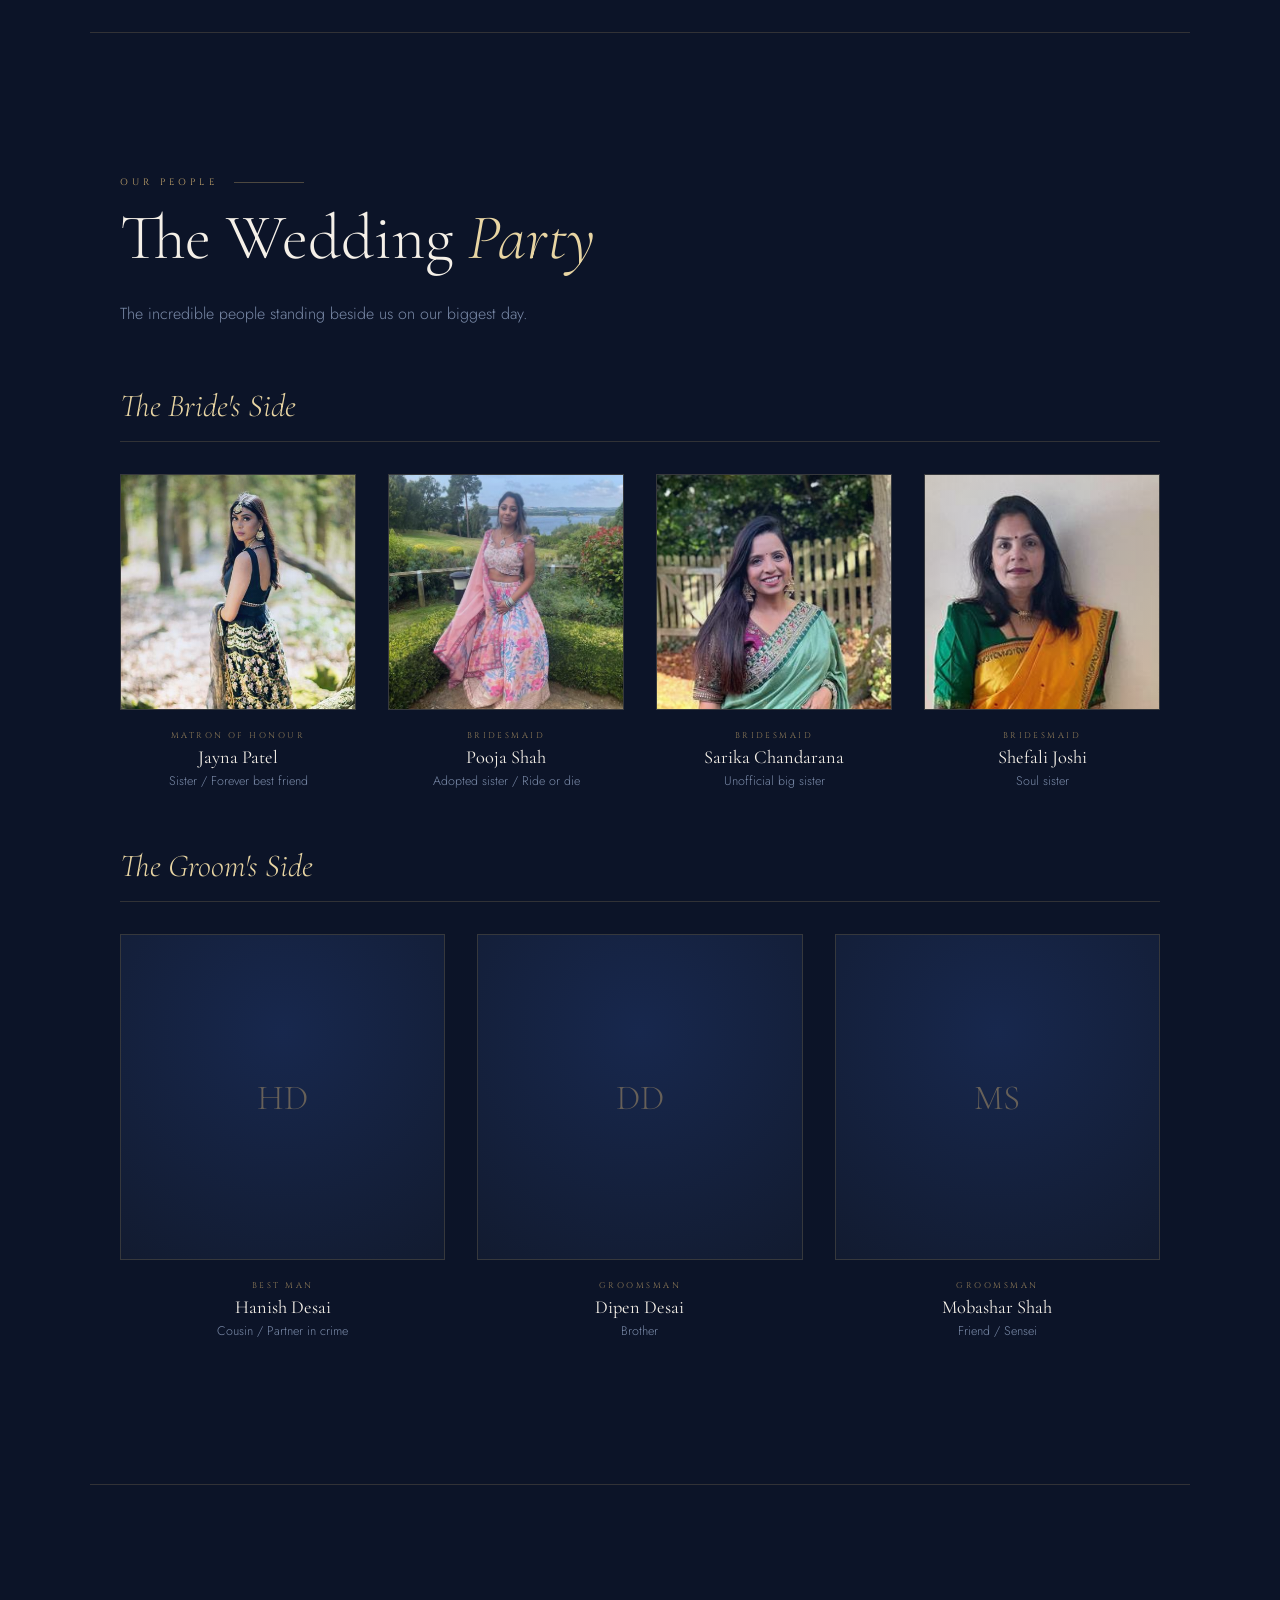
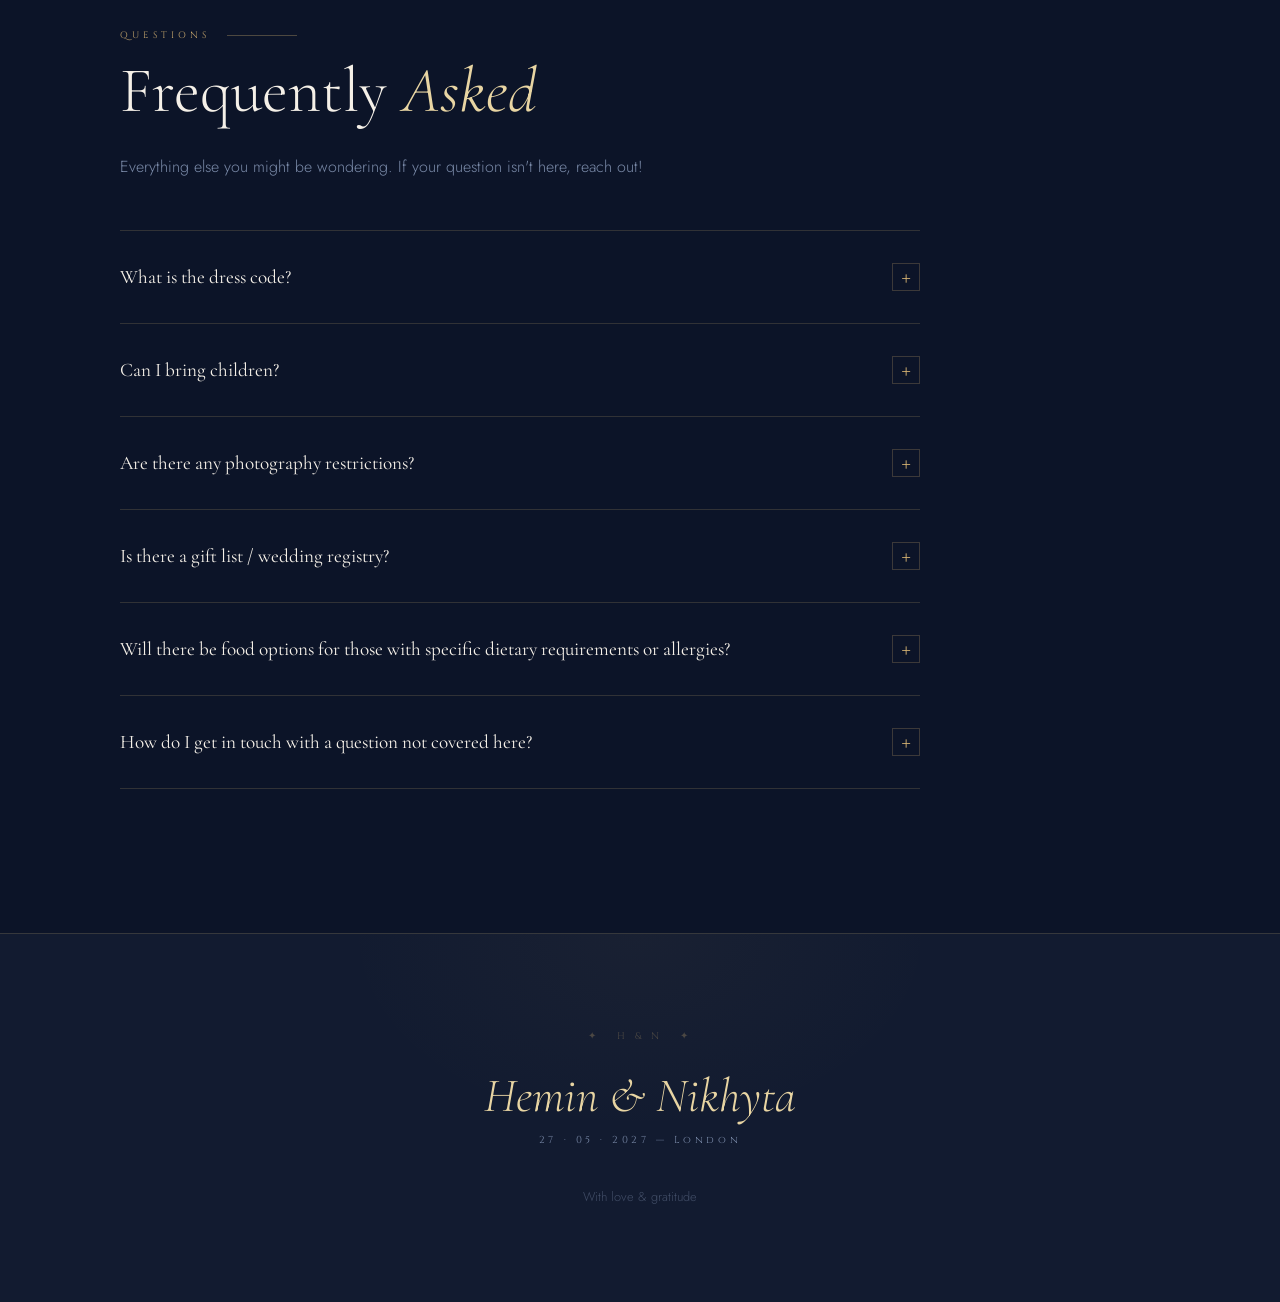
==== commit a9402022: "Update index.html" ====
--- a/index.html
+++ b/index.html
@@ -232,17 +232,40 @@
   opacity: 0;
   animation: heroFadeUp 1s ease 1.4s forwards;
 }
+.hero-date-rule {
+  display: inline-flex;
+  align-items: center;
+  gap: clamp(0.75rem, 2.5vw, 1.5rem);
+  width: clamp(320px, 70vw, 720px);
+  margin: 0 auto 0.6rem;
+}
+.hero-date-rule::before,
+.hero-date-rule::after {
+  content: '';
+  flex: 1;
+  height: 1px;
+  min-width: 40px;
+}
+.hero-date-rule::before {
+  background: linear-gradient(to right, transparent, rgba(201,169,110,0.7));
+}
+.hero-date-rule::after {
+  background: linear-gradient(to left, transparent, rgba(201,169,110,0.7));
+}
 .hero-date {
   font-family: 'Cinzel', serif;
-  font-size: 0.78rem;
-  letter-spacing: 0.35em;
-  color: var(--muted);
+  font-size: clamp(1rem, 2.4vw, 1.4rem);
+  letter-spacing: clamp(0.18em, 0.4vw, 0.32em);
+  color: var(--gold);
+  text-transform: uppercase;
+  white-space: nowrap;
+  flex-shrink: 0;
 }
 .hero-venue {
   font-size: 0.88rem;
   font-weight: 300;
   color: var(--muted);
-  margin-top: 0.4rem;
+  margin-top: 0.3rem;
   letter-spacing: 0.06em;
 }
 .hero-hashtag {
@@ -943,7 +966,8 @@
   #hero { padding: 1.25rem; }
   .hero-eyebrow { font-size: 0.48rem; letter-spacing: 0.25em; gap: 0.8rem; }
   .hero-eyebrow::before, .hero-eyebrow::after { width: 28px; }
-  .hero-date { font-size: 0.62rem; letter-spacing: 0.15em; }
+  .hero-date { font-size: clamp(0.88rem, 4vw, 1.1rem); letter-spacing: 0.15em; }
+  .hero-date-rule { width: min(90vw, 340px); gap: 0.5rem; }
   .hero-venue { font-size: 0.78rem; }
   .hero-hashtag { font-size: 0.78rem; letter-spacing: 0.16em; margin-top: 0.9rem; }
 
@@ -1536,7 +1560,9 @@
     </h1>
     <div class="hero-divider"></div>
     <div class="hero-meta">
-      <div class="hero-date">27th May 2027</div>
+      <div class="hero-date-rule">
+        <div class="hero-date">27th May 2027</div>
+      </div>
       <div class="hero-venue">Meridian Grand &middot; London, England</div>
       <div class="hero-hashtag">#TheDesaiPatelStory</div>
     </div>
@@ -1713,7 +1739,7 @@
       <div class="schedule-event">
         <div class="schedule-tag">Arrival</div>
         <h3>Guest Arrival</h3>
-        <p>Guests are warmly welcomed from 2:15 PM. Refreshments will be available on arrival as you take your seats ahead of the celebrations.</p>
+        <p>Guests are warmly welcomed from 2:15 PM. Bride's side to be seated inside. Groom's side to await commencement of Baraat outside.</p>
       </div>
     </div>
     <div class="schedule-item reveal reveal-delay-2">
@@ -1762,7 +1788,7 @@
       <div class="schedule-event">
         <div class="schedule-tag">Celebration</div>
         <h3>First Dance &amp; Celebrations</h3>
-        <p>The dance floor opens with the couple's first dance, followed by a full evening of music and celebration. Toasts, speeches, and heartfelt moments will be woven throughout the evening.</p>
+        <p>The dance floor opens with the couple's first dance, followed by a full evening of music and celebration. Dinner will be served during the evening. Toasts, speeches, and heartfelt moments will be woven throughout the evening.</p>
       </div>
     </div>
     <div class="schedule-item reveal reveal-delay-7">
